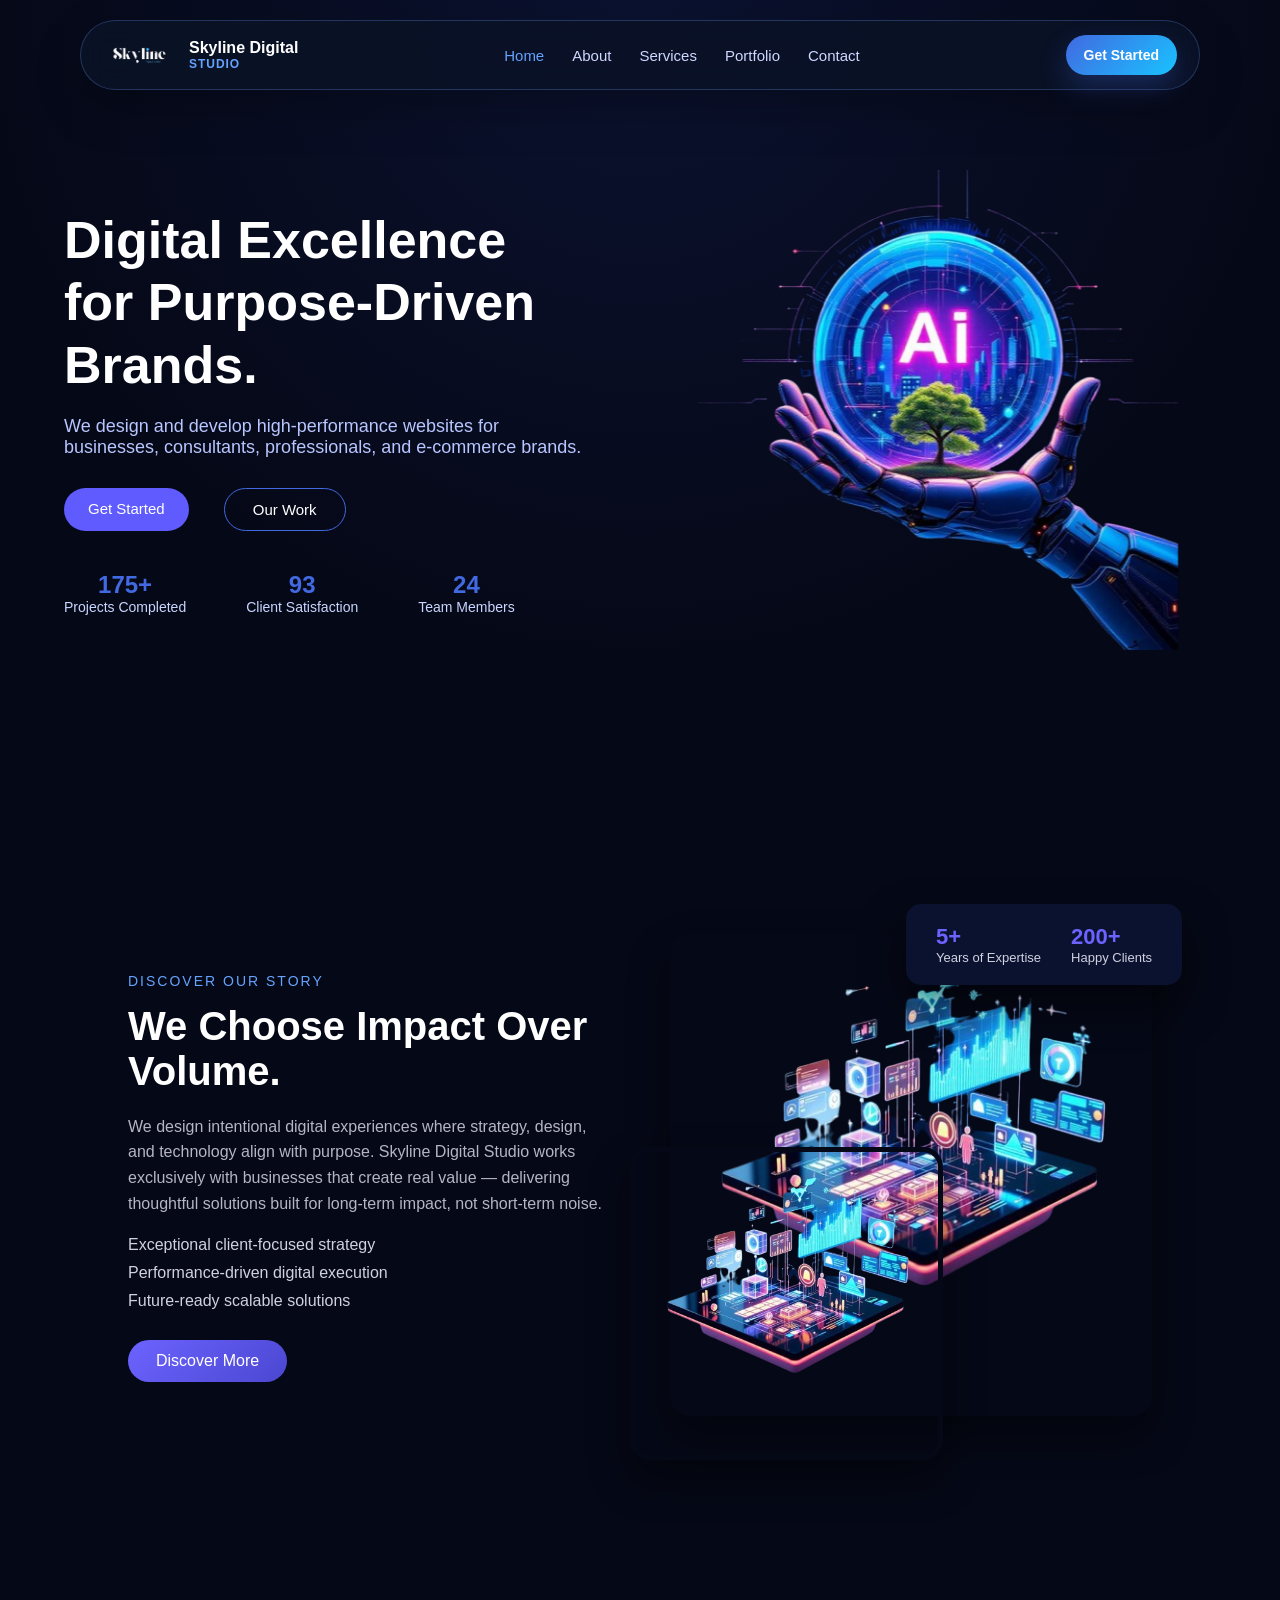
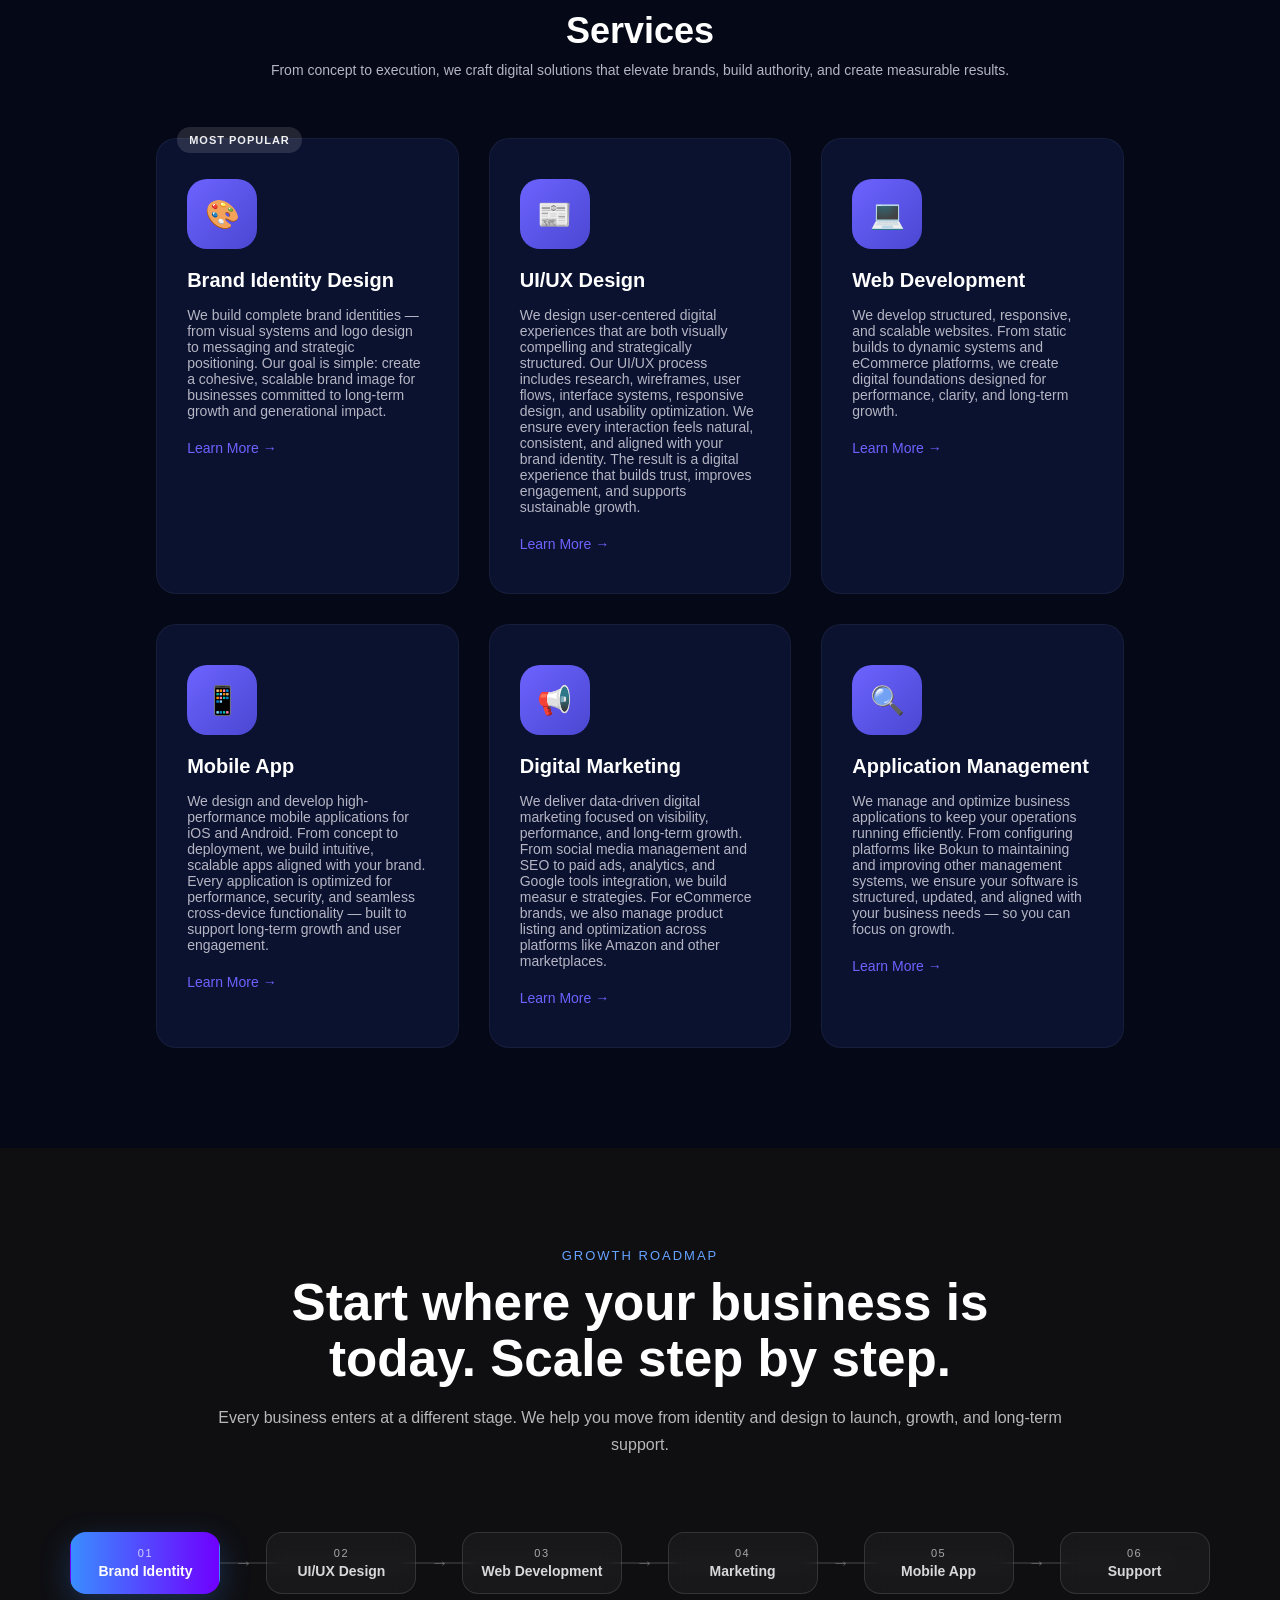
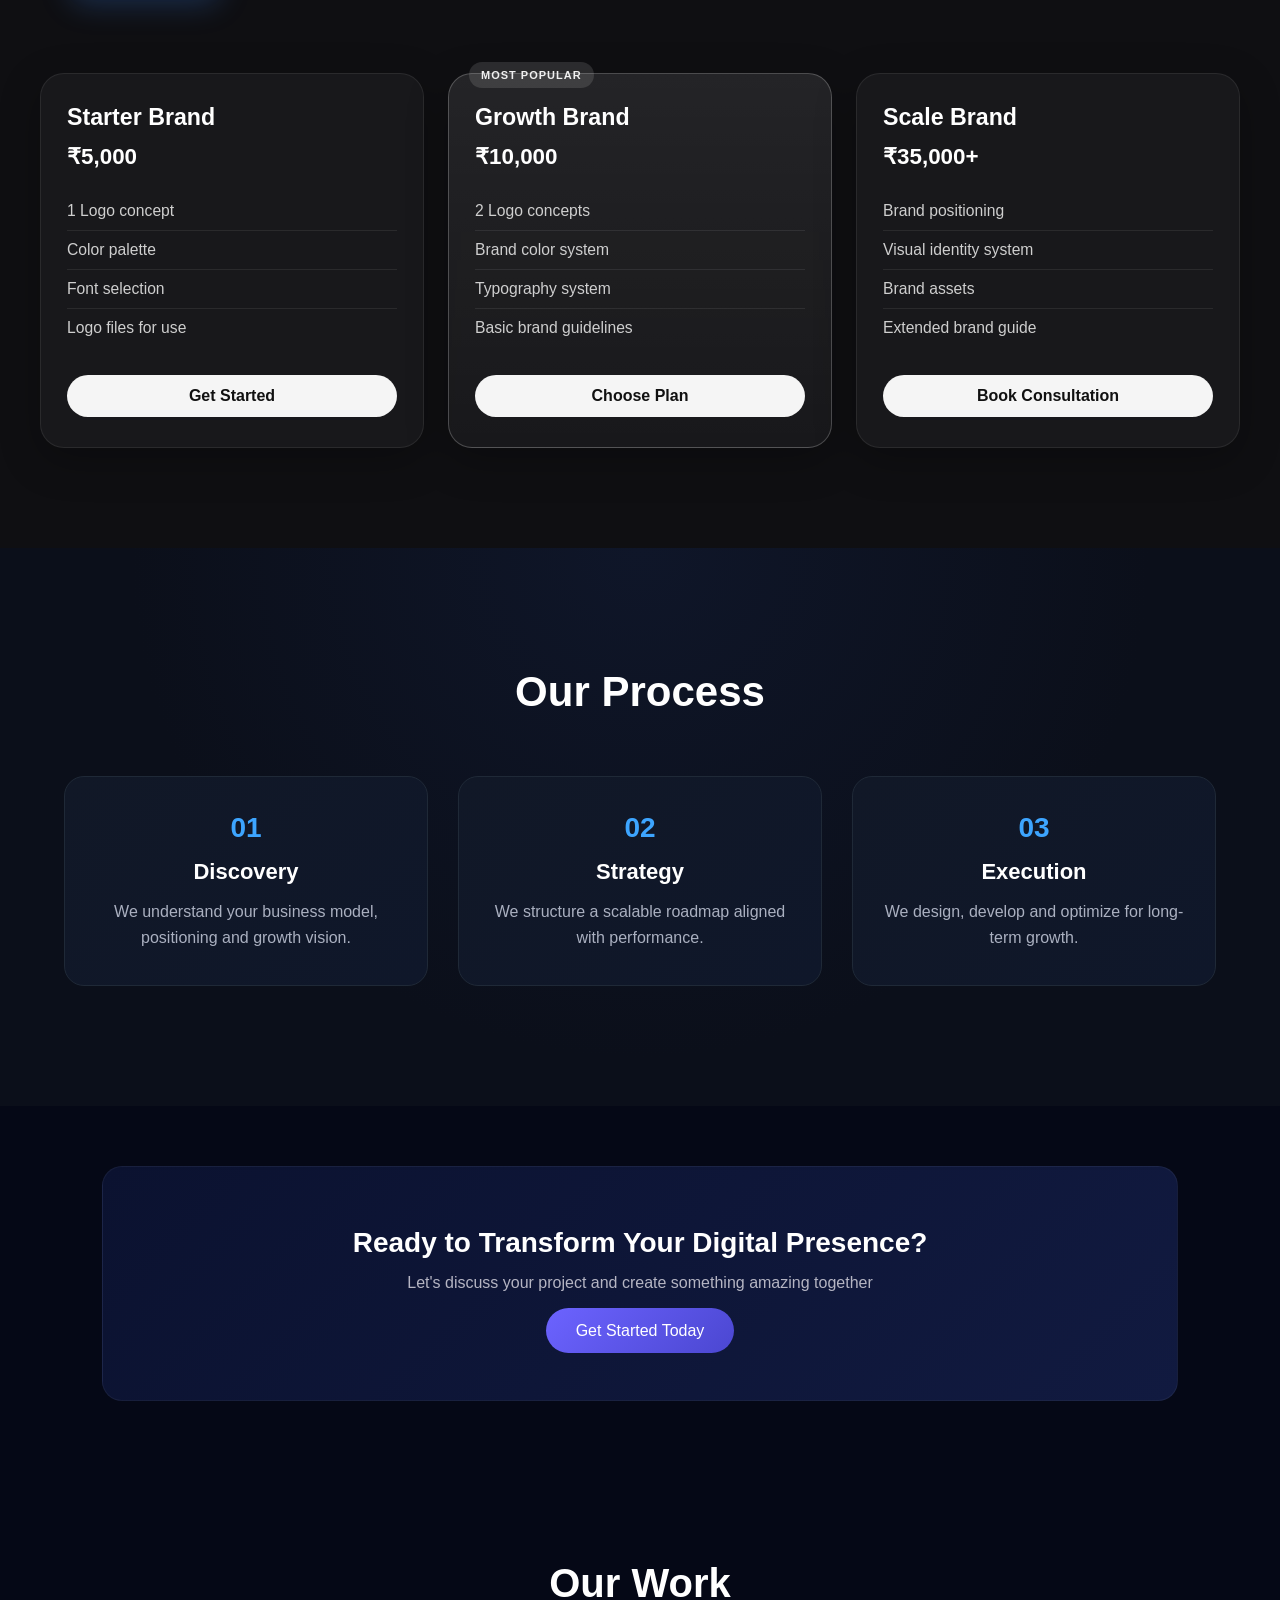
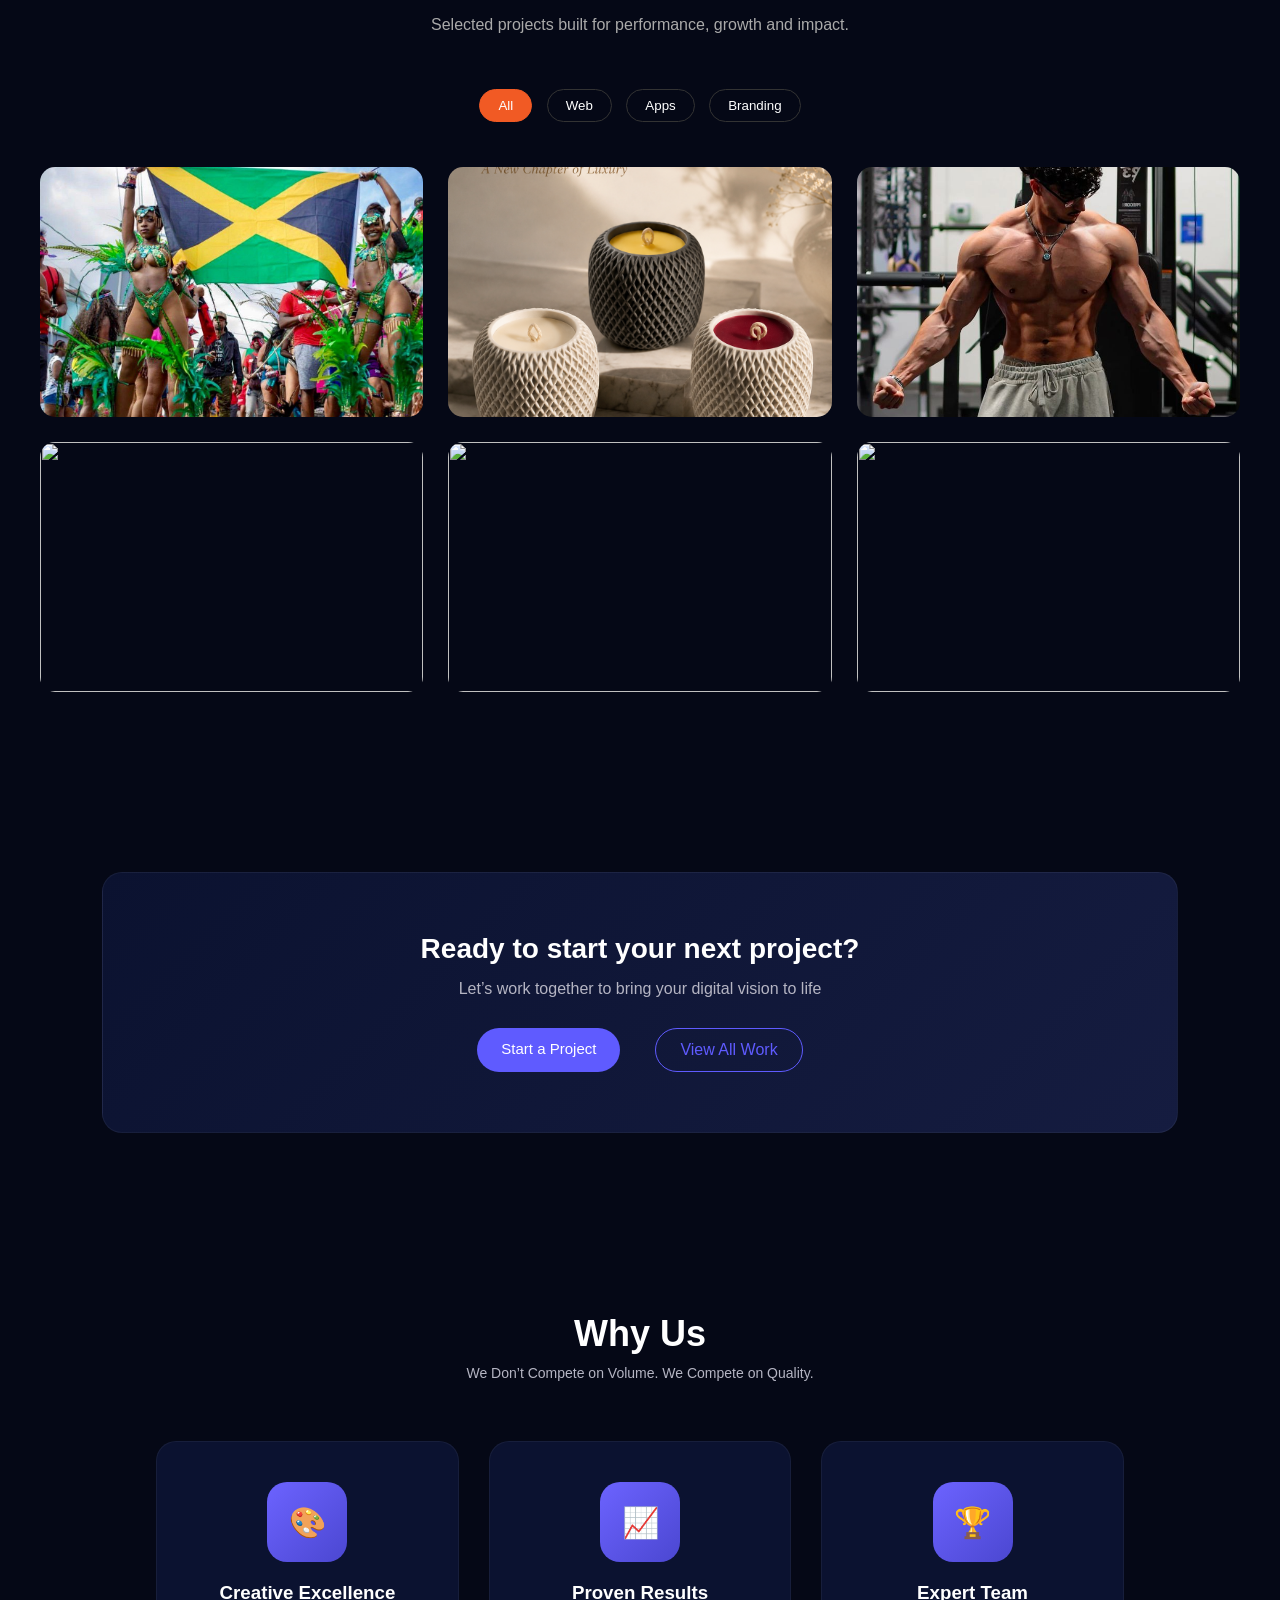
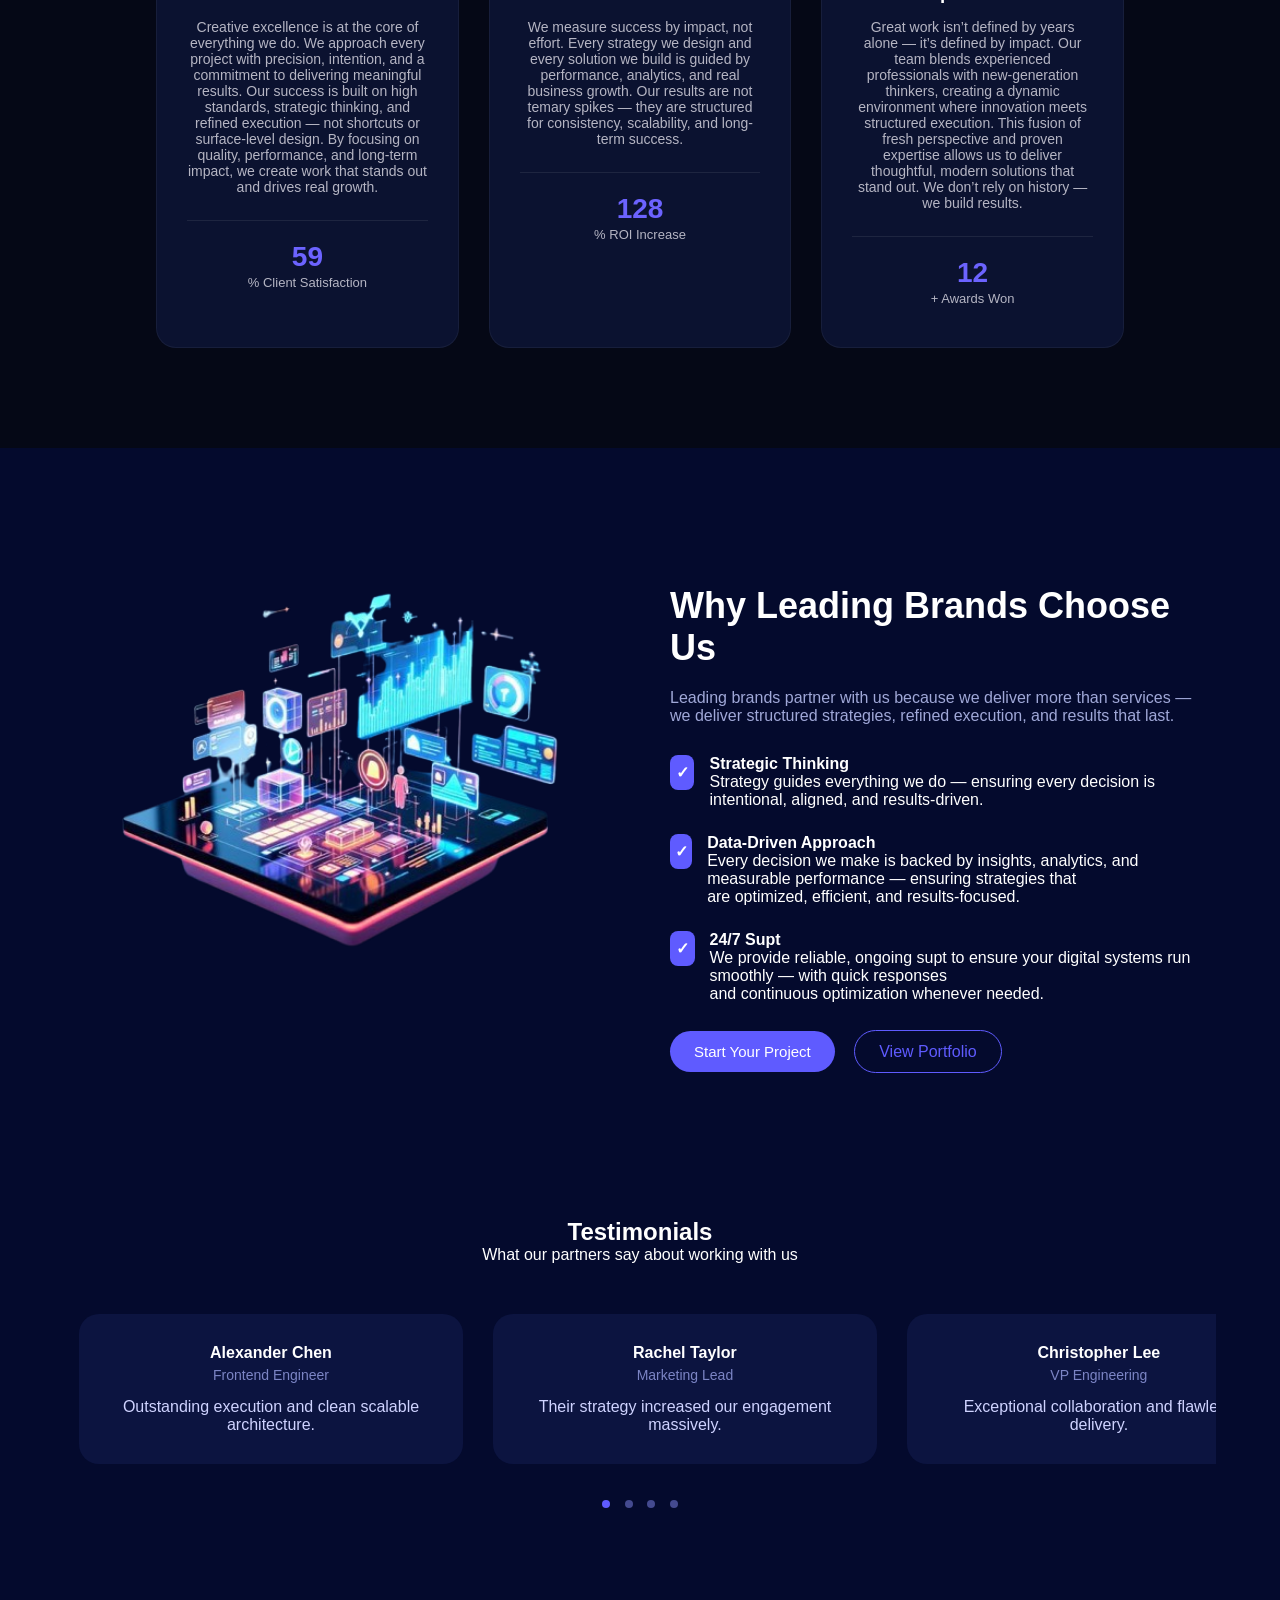
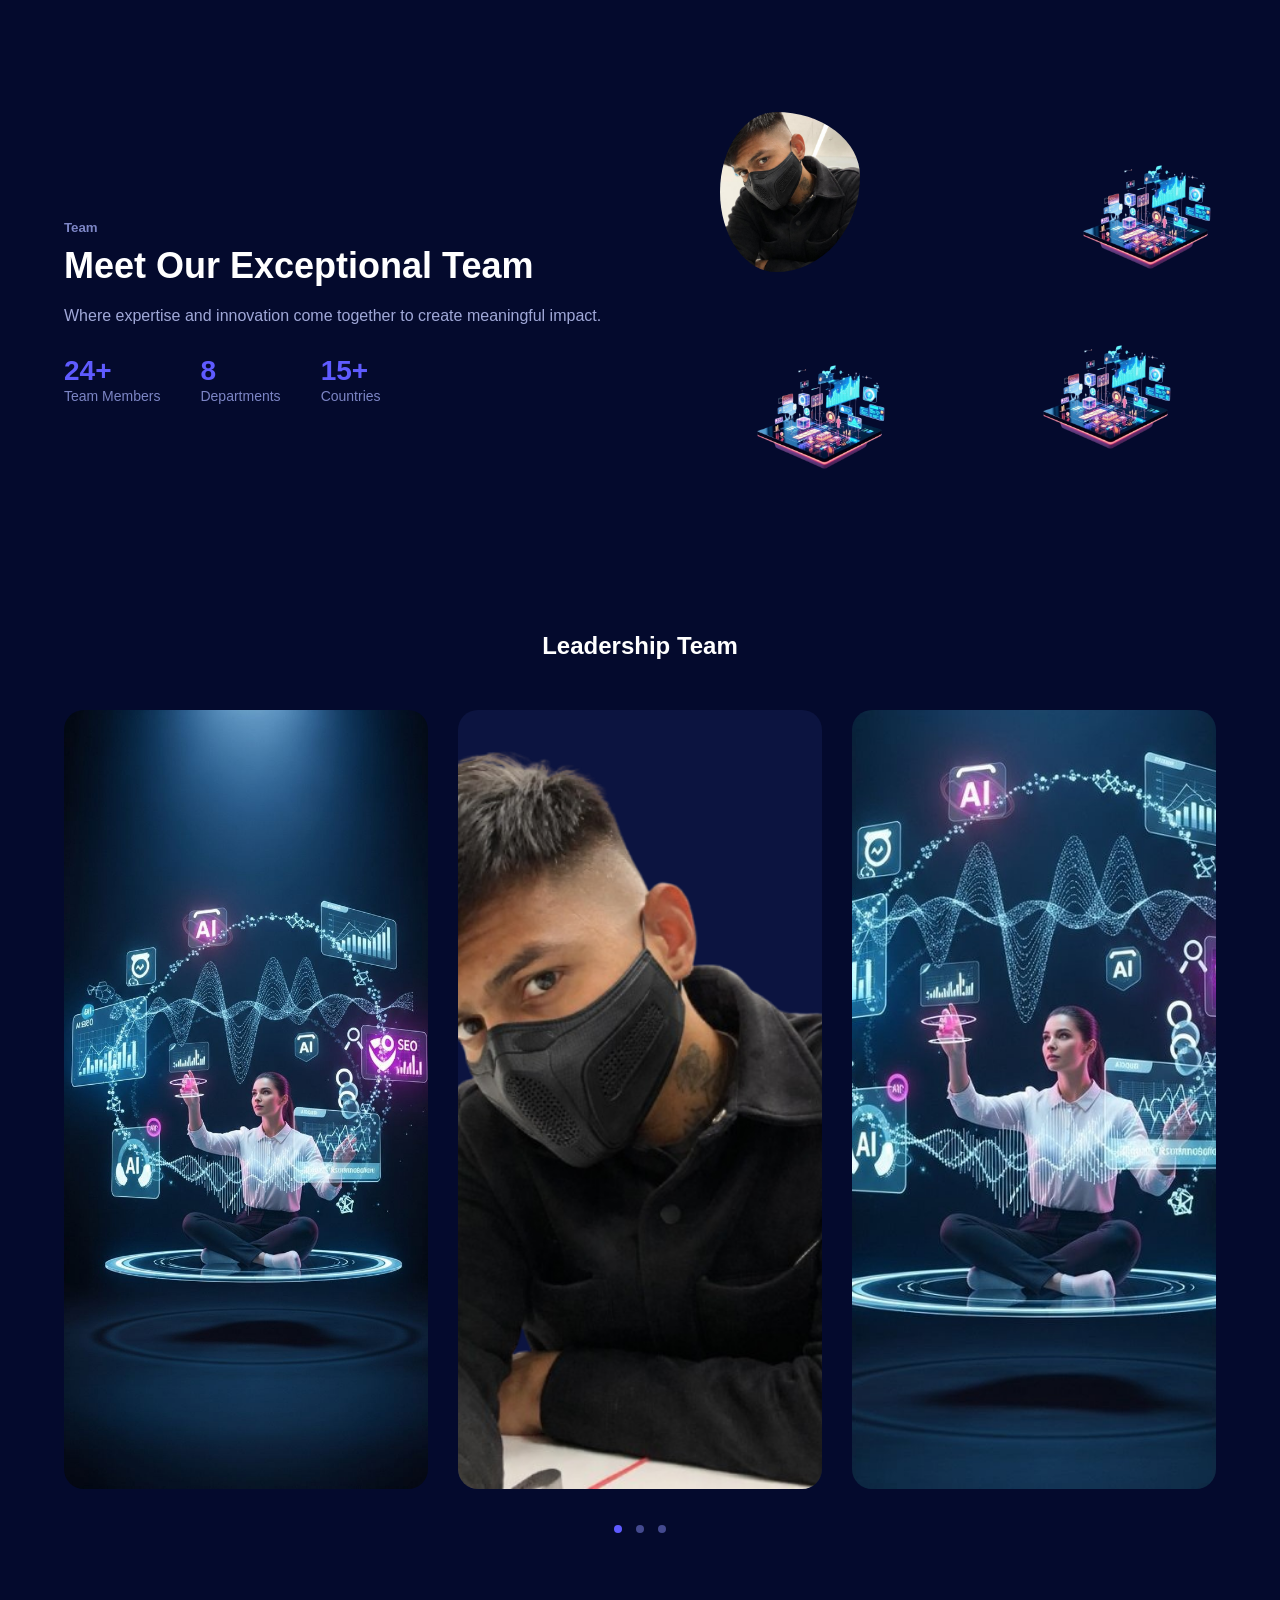
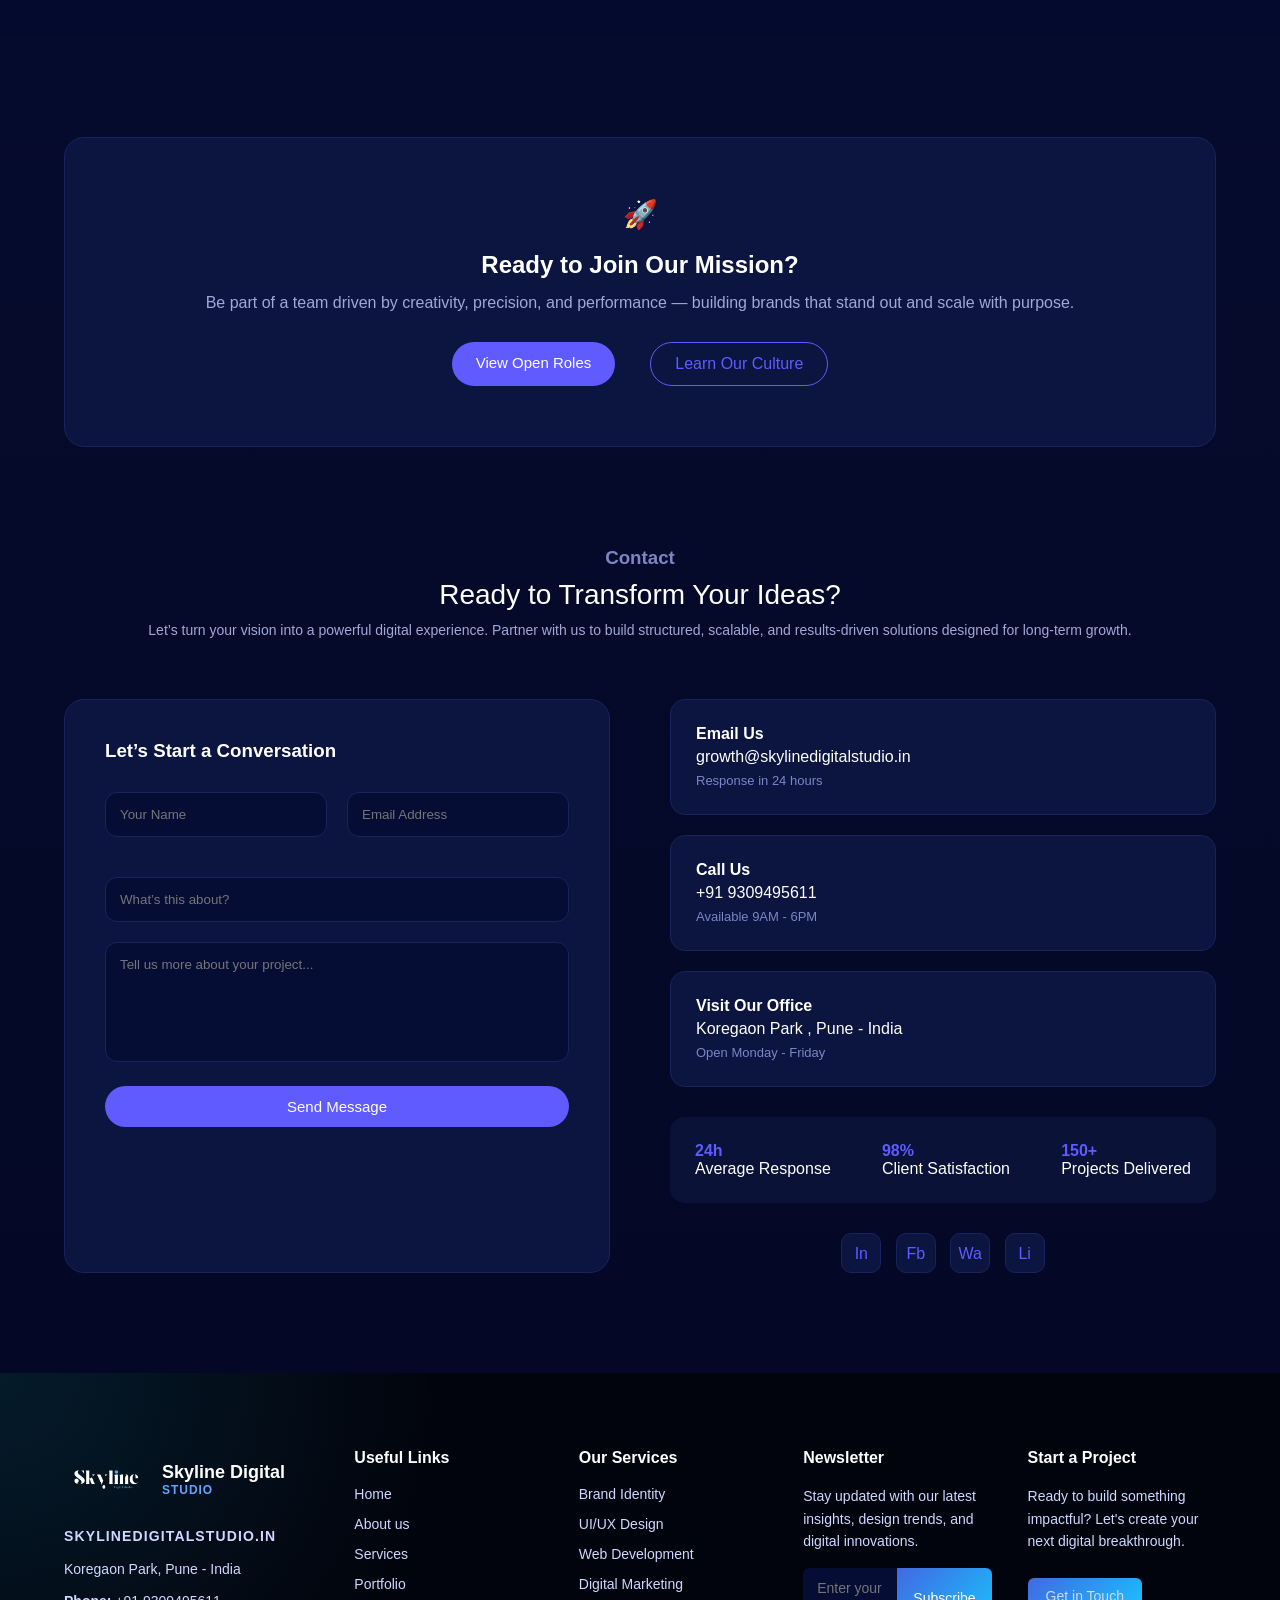
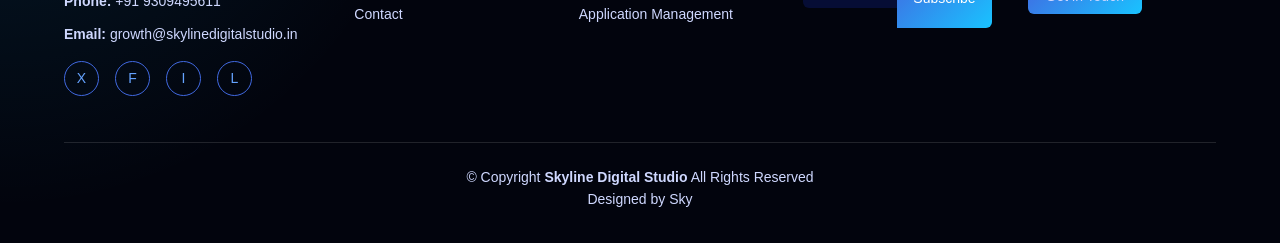
==== index.html @ 2f99b2ff "Update index.html" ====
<!DOCTYPE html>
<html lang="en">
<head>
    <meta charset="UTF-8">
    
    <meta name="viewport" content="width=device-width, initial-scale=1.0">
    <title>Skyline Digital Studio | Digital Strategy, Design & Development</title>
    <meta name="description" content="Skyline Digital Studio builds brand identity, UI/UX, websites, applications, and digital growth systems for purpose-driven businesses.">
    
    <link rel="stylesheet" href="css/style.css">
    <link rel="stylesheet" href="css/layout.css">

       <script async src="https://www.googletagmanager.com/gtag/js?id=G-9115CDZFJK"></script>
<script>
window.dataLayer = window.dataLayer || [];
function gtag(){dataLayer.push(arguments);}
gtag('js', new Date());
gtag('config', 'G-9115CDZFJK');
</script>
</head>
<body>
<div id="site-header"></div>

<!-- ===== Hero ===== -->

<section class="hero">
    <div class="hero-inner">

        <!-- LEFT -->
        <div class="hero-left">
            <h1 class="hero-title">Digital Excellence  <br>  for Purpose-Driven Brands.
</h1>

            <p class="hero-desc">
We design and develop high-performance websites for businesses,
consultants, professionals, and e-commerce brands.

            </p>

            <div class="hero-buttons">
                <a href="#contact" class="btn-primary">Get Started</a>
                <a href="portfolio.html" class="btn-secondary">Our Work</a>
            </div>

            <div class="hero-stats">
                <div class="stat">
                    <h2>175+</h2>
                    <p>Projects Completed</p>
                </div>
                <div class="stat">
                    <h2>93</h2>
                    <p>Client Satisfaction</p>
                </div>
                <div class="stat">
                    <h2>24</h2>
                    <p>Team Members</p>
                </div>
            </div>
        </div>

        <!-- RIGHT -->
        <div class="hero-right">
            <img src="images/bgg-removebg-preview.png" alt="Digital Brain">
        </div>

    </div>
</section>


<!-- ===== ABOUT SECTION ===== -->
<section  id="about"  class="about-section">

    <div class="about-container">

        <!-- LEFT -->
        <div class="about-left reveal">
            <span class="about-tag">DISCOVER OUR STORY</span>

            <h2 class="about-title">
                We Choose Impact Over Volume.

            </h2>

            <p class="about-description">
                We design intentional digital experiences where strategy, design, and technology align with purpose. Skyline Digital Studio works exclusively with businesses that create real value — delivering thoughtful solutions built for long-term impact, not short-term noise.

            </p>

            <ul class="about-list">
                <li>Exceptional client-focused strategy</li>
                <li>Performance-driven digital execution</li>
                <li>Future-ready scalable solutions</li>
            </ul>

            <a href="About.html" class="about-btn">Discover More</a>
        </div>

        <!-- RIGHT -->
        <div class="about-right reveal">

            <div class="image-wrapper">

                <img src="images/images_sky-removebg-preview.png" class="img-main" alt="">
                <img src="images/images_sky-removebg-preview.png" class="img-small" alt="">

                <div class="stats-card">
                    <div>
                        <h3>5+</h3>
                        <p>Years of Expertise</p>
                    </div>
                    <div>
                        <h3>200+</h3>
                        <p>Happy Clients</p>
                    </div>
                </div>

            </div>

        </div>

    </div>

</section>



<!-- ===== ABOUT SECTION ===== -->


<section  id="services" class="services-section">

    <div class="container">

        <div class="services-header">
            <h2>Services</h2>
            <p>From concept to execution, we craft digital solutions that elevate brands, build authority, and create measurable results.</p>
        </div>

        <div class="services-grid">

            <!-- CARD 1 -->
            <div class="service-card popular reveal-scale">
                <span class="badge">MOST POPULAR</span>
                <div class="icon-box">🎨</div>
                <h3>Brand Identity Design</h3>
                <p>We build complete brand identities — from visual systems and logo design to messaging and strategic positioning.

Our goal is simple: create a cohesive, scalable brand image for businesses committed to long-term growth and generational impact.
</p>
                <a href="services.html" class="learn-more">Learn More →</a>
            </div>

            <!-- CARD 2 -->
            <div class="service-card reveal-scale">
                <div class="icon-box">📰</div>
                <h3>UI/UX Design</h3>
                <p>We design user-centered digital experiences that are both visually compelling and strategically structured.

Our UI/UX process includes research, wireframes, user flows, interface systems, responsive design, and usability optimization. We ensure every interaction feels natural, consistent, and aligned with your brand identity.

The result is a digital experience that builds trust, improves engagement, and supports sustainable growth.
</p>
                <a href="services.html" class="learn-more">Learn More →</a>
            </div>

            <!-- CARD 3 -->
            <div class="service-card reveal-scale">
                <div class="icon-box">💻</div>
                <h3>Web Development</h3>
                <p>We develop structured, responsive, and scalable websites.

From static builds to dynamic systems and eCommerce platforms, we create digital foundations designed for performance, clarity, and long-term growth.
</p>
                <a href="services.html" class="learn-more">Learn More →</a>
            </div>

            <!-- CARD 4 -->
            <div class="service-card reveal-scale">
                <div class="icon-box">📱</div>
                <h3>Mobile App</h3>
                <p>We design and develop high-performance mobile applications for iOS and Android.

From concept to deployment, we build intuitive, scalable apps aligned with your brand. Every application is optimized for performance, security, and seamless cross-device functionality — built to support long-term growth and user engagement.

</p>
                <a href="services.html" class="learn-more">Learn More →</a>
            </div>

            <!-- CARD 5 -->
            <div class="service-card reveal-scale">
                <div class="icon-box">📢</div>
                <h3>Digital Marketing</h3>
                <p>We deliver data-driven digital marketing focused on visibility, performance, and long-term growth.

From social media management and SEO to paid ads, analytics, and Google tools integration, we build measur e strategies. For eCommerce brands, we also manage product listing and optimization across platforms like Amazon and other marketplaces.

</p>
                <a href="services.html" class="learn-more">Learn More →</a>
            </div>

            <!-- CARD 6 -->
            <div class="service-card reveal-scale">
                <div class="icon-box">🔍</div>
                <h3>Application Management </h3>
                <p>We manage and optimize business applications to keep your operations running efficiently.

From configuring platforms like Bokun to maintaining and improving other management systems, we ensure your software is structured, updated, and aligned with your business needs — so you can focus on growth.
</p>
                <a href="services.html" class="learn-more">Learn More →</a>
            </div>

        </div>

    </div>

</section>


    <!--growth road map / section -->

<section class="service-tabs-section">

  <div class="section-head">
    <p class="eyebrow">Growth Roadmap</p>
    <h2>Start where your business is today. Scale step by step.</h2>
    <p class="section-subtext">
      Every business enters at a different stage. We help you move from identity and design
      to launch, growth, and long-term support.
    </p>
  </div>

  <!-- ROADMAP TABS -->
  <div class="roadmap-tabs">
    <div class="roadmap-line">
      <span class="roadmap-line-fill"></span>
    </div>

    <button class="tab-btn active" data-tab="brand" data-step="1">
      <span class="step-no">01</span>
      <span class="step-label">Brand Identity</span>
    </button>

    <span class="road-arrow">→</span>

    <button class="tab-btn" data-tab="uiux" data-step="2">
      <span class="step-no">02</span>
      <span class="step-label">UI/UX Design</span>
    </button>

    <span class="road-arrow">→</span>

    <button class="tab-btn" data-tab="web" data-step="3">
      <span class="step-no">03</span>
      <span class="step-label">Web Development</span>
    </button>

    <span class="road-arrow">→</span>

    <button class="tab-btn" data-tab="marketing" data-step="4">
      <span class="step-no">04</span>
      <span class="step-label">Marketing</span>
    </button>

    <span class="road-arrow">→</span>

    <button class="tab-btn" data-tab="mobile" data-step="5">
      <span class="step-no">05</span>
      <span class="step-label">Mobile App</span>
    </button>

    <span class="road-arrow">→</span>

    <button class="tab-btn" data-tab="support" data-step="6">
      <span class="step-no">06</span>
      <span class="step-label">Support</span>
    </button>
  </div>

  <div class="tabs-content">

    <!-- BRAND -->
    <div class="tab-content active" id="brand">
      <div class="pricing-grid">

        <div class="pricing-card">
          <h3>Starter Brand</h3>
          <p class="price">₹5,000</p>
          <ul>
            <li>1 Logo concept</li>
            <li>Color palette</li>
            <li>Font selection</li>
            <li>Logo files for use</li>
          </ul>
          <a href="contact.html" class="price-btn">Get Started</a>
        </div>

        <div class="pricing-card popular"> 
          <span class="badge">Most Popular</span>
          <h3>Growth Brand</h3>
          <p class="price">₹10,000</p>
          <ul>
            <li>2 Logo concepts</li>
            <li>Brand color system</li>
            <li>Typography system</li>
            <li>Basic brand guidelines</li>
          </ul>
          <a href="contact.html" class="price-btn">Choose Plan</a>
        </div>

        <div class="pricing-card">
          <h3>Scale Brand</h3>
          <p class="price">₹35,000+</p>
          <ul>
            <li>Brand positioning</li>
            <li>Visual identity system</li>
            <li>Brand assets</li>
            <li>Extended brand guide</li>
          </ul>
          <a href="contact.html" class="price-btn">Book Consultation</a>
        </div>

      </div>
    </div>

    <!-- UI/UX -->
    <div class="tab-content" id="uiux">
      <div class="pricing-grid">

        <div class="pricing-card">
          <h3>Starter UI</h3>
          <p class="price">₹10,000</p>
          <ul>
            <li>3-page design</li>
            <li>Basic wireframes</li>
            <li>Responsive layout</li>
            <li>Homepage concept</li>
          </ul>
          <a href="contact.html" class="price-btn">Get Started</a>
        </div>

        <div class="pricing-card popular">
          <span class="badge">Most Popular</span>
          <h3>Growth UI/UX</h3>
          <p class="price">₹20,000 </p>
          <ul>
            <li>5–7 page design</li>
            <li>Wireframes + structure</li>
            <li>Desktop + mobile design</li>
            <li>User flow planning</li>
          </ul>
          <a href="contact.html" class="price-btn">Choose Plan</a>
        </div>

        <div class="pricing-card">
          <h3>Scale UX</h3>
          <p class="price">₹40,000+</p>
          <ul>
            <li>Full design system</li>
            <li>Interactive prototype</li>
            <li>Advanced UX planning</li>
            <li>Developer-ready design</li>
          </ul>
          <a href="contact.html" class="price-btn">Book Consultation</a>
        </div>

      </div>
    </div>

    <!-- WEB -->
    <div class="tab-content" id="web">
      <div class="pricing-grid">

        <div class="pricing-card">
          <h3>Starter Site</h3>
          <p class="price">₹15,000</p>
          <ul>
            <li>3–4 page website</li>
            <li>Static website build</li>
            <li>Contact form</li>
            <li>WhatsApp integration</li>
          </ul>
          <a href="contact.html" class="price-btn">Get Started</a>
        </div>

        <div class="pricing-card popular">
          <span class="badge">Most Popular</span>
          <h3>Business Website</h3>
          <p class="price">₹20,000 </p>
          <ul>
            <li>5–8 pages</li>
            <li>SEO-ready structure</li>
            <li>Blog section</li>
            <li>Analytics setup</li>
          </ul>
          <a href="contact.html" class="price-btn">Choose Plan</a>
        </div>

        <div class="pricing-card">
          <h3>Dynamic Website</h3>
          <p class="price">₹40,000+</p>
          <ul>
            <li>CMS or dashboard</li>
            <li>Dynamic content system</li>
            <li>Booking or store setup</li>
            <li>Custom integrations</li>
          </ul>
          <a href="contact.html" class="price-btn">Book Consultation</a>
        </div>

      </div>
    </div>

    <!-- MARKETING -->
    <div class="tab-content" id="marketing">
      <div class="pricing-grid">

        <div class="pricing-card">
          <h3>Starter Social</h3>
          <p class="price">₹8,000 </p>
          <ul>
            <li>8 posts monthly</li>
            <li>Caption writing</li>
            <li>Basic content planning</li>
            <li>Profile management</li>
          </ul>
          <a href="contact.html" class="price-btn">Get Started</a>
        </div>

        <div class="pricing-card popular">
          <span class="badge">Most Popular</span>
          <h3>Growth Marketing</h3>
          <p class="price">₹18,000/mo</p>
          <ul>
            <li>12–16 posts monthly</li>
            <li>Reels support</li>
            <li>Multi-platform posting</li>
            <li>Engagement handling</li>
          </ul>
          <a href="contact.html" class="price-btn">Choose Plan</a>
        </div>

        <div class="pricing-card">
          <h3>Scale Marketing</h3>
          <p class="price">₹30,000+/mo</p>
          <ul>
            <li>Lead generation support</li>
            <li>Ad campaign support</li>
            <li>Monthly reporting</li>
            <li>Growth strategy inputs</li>
          </ul>
          <a href="contact.html" class="price-btn">Book Consultation</a>
        </div>

      </div>
    </div>

    <!-- MOBILE -->
    <div class="tab-content" id="mobile">
      <div class="pricing-grid">

        <div class="pricing-card">
          <h3>Starter App</h3>
          <p class="price">₹80,000 – ₹1,50,000</p>
          <ul>
            <li>Basic business app</li>
            <li>Core screen development</li>
            <li>Android-first build</li>
            <li>Basic API connection</li>
          </ul>
          <a href="contact.html" class="price-btn">Get Started</a>
        </div>

        <div class="pricing-card popular">
          <span class="badge">Most Popular</span>
          <h3>Business App</h3>
          <p class="price">₹2,00,000 – ₹4,00,000</p>
          <ul>
            <li>Android + iOS app</li>
            <li>User login system</li>
            <li>Admin panel</li>
            <li>Payment integration</li>
          </ul>
          <a href="contact.html" class="price-btn">Choose Plan</a>
        </div>

        <div class="pricing-card">
          <h3>Scale App</h3>
          <p class="price">₹5,00,000+</p>
          <ul>
            <li>Custom backend</li>
            <li>Advanced feature planning</li>
            <li>Business-specific workflows</li>
            <li>Scalable setup</li>
          </ul>
          <a href="contact.html" class="price-btn">Book Consultation</a>
        </div>

      </div>
    </div>

    <!-- SUPPORT -->
    <div class="tab-content" id="support">
      <div class="pricing-grid">

        <div class="pricing-card">
          <h3>Basic Support</h3>
          <p class="price">₹8,000 – ₹15,000/mo</p>
          <ul>
            <li>Bug fixes</li>
            <li>Routine updates</li>
            <li>Basic maintenance</li>
            <li>Monthly checks</li>
          </ul>
          <a href="contact.html" class="price-btn">Get Started</a>
        </div>

        <div class="pricing-card popular">
          <span class="badge">Most Popular</span>
          <h3>Growth Support</h3>
          <p class="price">₹20,000 – ₹40,000/mo</p>
          <ul>
            <li>Feature improvements</li>
            <li>Priority support</li>
            <li>Performance updates</li>
            <li>Monitoring support</li>
          </ul>
          <a href="contact.html" class="price-btn">Choose Plan</a>
        </div>

        <div class="pricing-card">
          <h3>Scale Support</h3>
          <p class="price">₹60,000+/mo</p>
          <ul>
            <li>Dedicated tech support</li>
            <li>Long-term maintenance</li>
            <li>Technical oversight</li>
            <li>Scaling support</li>
          </ul>
          <a href="contact.html" class="price-btn">Book Consultation</a>
        </div>

      </div>
    </div>

  </div>
</section>


<!-- PROCESS SECTION -->

    
<section class="process-section">
    <div class="container">
        <h2>Our Process</h2>
        <div class="process-grid">
            <div class="process-step">
                <span>01</span>
                <h4>Discovery</h4>
                <p>We understand your business model, positioning and growth vision.</p>
            </div>
            <div class="process-step">
                <span>02</span>
                <h4>Strategy</h4>
                <p>We structure a scalable roadmap aligned with performance.</p>
            </div>
            <div class="process-step">
                <span>03</span>
                <h4>Execution</h4>
                <p>We design, develop and optimize for long-term growth.</p>
            </div>
        </div>
    </div>
</section>


<!-- ================= CTA SECTION ================= -->
<section class="cta-section">
    <div class="cta-box">
        <h2>Ready to Transform Your Digital Presence?</h2>
        <p>Let's discuss your project and create something amazing together</p>
        <a href="#contact-us" class="cta-btn">Get Started Today</a>
    </div>
</section>


 <!-- PROJECT GRID 11112321321321231231321 -->

<section class="featured-work">

  <div class="fw-container">

    <div class="fw-header">
      <h2>Our Work</h2>
      <p>Selected projects built for performance, growth and impact.</p>
    </div>

    <!-- FILTERS -->
    <div class="fw-filters">
      <button class="fw-btn active" data-filter="all">All</button>
      <button class="fw-btn" data-filter="web">Web</button>
      <button class="fw-btn" data-filter="app">Apps</button>
      <button class="fw-btn" data-filter="branding">Branding</button>
    </div>

    <!-- GRID -->
    <div class="fw-grid">

      <!-- CARD -->
    <a href="https://pajerovacationandtours.com/" target="_blank" class="fw-card" data-category="web">
  <img src="images/pajero cover.jpg">
  <div class="fw-overlay">
    <h3>Pajero Tours</h3>
    <p>Travel Website</p>
  </div>
</a>

   <a href="https://aromedebougie.in/" target="_blank" class="fw-card" data-category="web">
  <img src="images/newchap.png">
  <div class="fw-overlay">
    <h3>Arome de Bougie</h3>
    <p>luxury Home Decor</p>
  </div>
</a>

      <a href="https://eliteaesthetics.life/" target="_blank" class="fw-card" data-category="web">
  <img src="images/bodybuilder.jpg">
  <div class="fw-overlay">
    <h3>Elite Aesthetics</h3>
    <p>Fitness & Lifestyle </p>
  </div>
</a>

      <a href="https://pajerovacationandtours.com/" target="_blank" class="fw-card" data-category="web">
  <img src="https://picsum.photos/600/400?1">
  <div class="fw-overlay">
    <h3>Pajero Tours</h3>
    <p>Travel Website</p>
  </div>
</a>

       <a href="https://pajerovacationandtours.com/" target="_blank" class="fw-card" data-category="web">
  <img src="https://picsum.photos/600/400?1">
  <div class="fw-overlay">
    <h3>Pajero Tours</h3>
    <p>Travel Website</p>
  </div>
</a>

       <a href="https://pajerovacationandtours.com/" target="_blank" class="fw-card" data-category="web">
  <img src="https://picsum.photos/600/400?1">
  <div class="fw-overlay">
    <h3>Pajero Tours</h3>
    <p>Travel Website</p>
  </div>
</a>

    </div>

  </div>

</section>






<!-- ================= SECOND CTA ================= -->
<section class="cta-section-alt">
    <div class="cta-box-alt">
        <h2>Ready to start your next project?</h2>
        <p>Let’s work together to bring your digital vision to life</p>

        <div class="cta-buttons">
            <a href="#contact" class="btn-primary">Start a Project</a>
            <a href="portfolio.html" class="btn-outline">View All Work</a>
        </div>
    </div>
</section>


<!-- ================= WHY US SECTION ================= -->
<section class="why-section">

    <div class="container">

        <div class="why-header">
            <h2>Why Us</h2>
            <p>We Don’t Compete on Volume. We Compete on Quality.</p>
        </div>

        <div class="why-grid">

            <div class="why-card">
                <div class="why-icon">🎨</div>
                <h3>Creative Excellence</h3>
                <p>
                    Creative excellence is at the core of everything we do.

We approach every project with precision, intention, and a commitment to delivering meaningful results. Our success is built on high standards, strategic thinking, and refined execution — not shortcuts or surface-level design.

By focusing on quality, performance, and long-term impact, we create work that stands out and drives real growth.

                </p>
                <div class="why-divider"></div>
                <div class="why-stat">
                    <h4 data-target="93">0</h4>
                    <span>% Client Satisfaction</span>
                </div>
            </div>

            <div class="why-card">
                <div class="why-icon">📈</div>
                <h3>Proven Results</h3>
                <p>
                   We measure success by impact, not effort.

Every strategy we design and every solution we build is guided by performance, analytics, and real business growth. Our results are not temary spikes — they are structured for consistency, scalability, and long-term success.

                </p>
                <div class="why-divider"></div>
                <div class="why-stat">
                    <h4 data-target="200">0</h4>
                    <span>% ROI Increase</span>
                </div>
            </div>

            <div class="why-card">
                <div class="why-icon">🏆</div>
                <h3>Expert Team</h3>
                <p>
                    Great work isn’t defined by years alone — it’s defined by impact.

Our team blends experienced professionals with new-generation thinkers, creating a dynamic environment where innovation meets structured execution. This fusion of fresh perspective and proven expertise allows us to deliver thoughtful, modern solutions that stand out.

We don’t rely on history — we build results.

                </p>
                <div class="why-divider"></div>
                <div class="why-stat">
                    <h4 data-target="20">0</h4>
                    <span>+ Awards Won</span>
                </div>
            </div>

        </div>

    </div>

</section>

<section class="why-testimonial-section">

  <div class="boxed-container">

    <!-- WHY SECTION -->
    <div class="why-box">

      <div class="why-left">
        <img src="images/images_sky-removebg-preview.png" alt="Why Choose Us">
      </div>

      <div class="why-right">
        <h2>Why Leading Brands Choose Us</h2>
        <p class="why-desc">
         Leading brands partner with us because we deliver more than services — we deliver structured strategies, refined execution, and results that last.

        </p>

        <div class="why-list">

          <div class="why-item">
            <div class="check-icon">✓</div>
            <div>
              <h4>Strategic Thinking</h4>
              <p>Strategy guides everything we do — ensuring every decision is intentional, aligned, and results-driven.
</p>
            </div>
          </div>

          <div class="why-item">
            <div class="check-icon">✓</div>
            <div>
              <h4>Data-Driven Approach</h4>
              <p>Every decision we make is backed by insights, analytics, and measurable performance — ensuring strategies that <br>are optimized, efficient, and results-focused.

</p>
            </div>
          </div>

          <div class="why-item">
            <div class="check-icon">✓</div>
            <div>
              <h4>24/7 Supt</h4>
              <p>We provide reliable, ongoing supt to ensure your digital systems run smoothly — with quick responses <br> and continuous optimization whenever needed.
</p>
            </div>
          </div>

        </div>

        <div class="why-buttons">
          <a href="#contact" class="btn-primary">Start Your Project</a>
          <a href="portfolio.html" class="btn-outline">View Portfolio</a>
        </div>
      </div>

    </div>

    <div class="testimonial-box">

  <div class="testimonial-heading">
    <h2>Testimonials</h2>
    <p>What our partners say about working with us</p>
  </div>

  <div class="testimonial-slider">

    <div class="testimonial-track">

      <div class="testimonial-card">
        <h4>Alexander Chen</h4>
        <span>Frontend Engineer</span>
        <p>Outstanding execution and clean scalable architecture.</p>
      </div>

      <div class="testimonial-card">
        <h4>Rachel Taylor</h4>
        <span>Marketing Lead</span>
        <p>Their strategy increased our engagement massively.</p>
      </div>

      <div class="testimonial-card">
        <h4>Christopher Lee</h4>
        <span>VP Engineering</span>
        <p>Exceptional collaboration and flawless delivery.</p>
      </div>

      <div class="testimonial-card">
        <h4>Daniel Moore</h4>
        <span>Founder</span>
        <p>Professional team with strong technical clarity.</p>
      </div>

    </div>

  </div>

  <div class="dots">
    <span class="active" data-index="0"></span>
    <span data-index="1"></span>
    <span data-index="2"></span>
    <span data-index="3"></span>
  </div>

</div>


  </div>
</section>
   <!-- ===== tEAM SECTION  ===== -->

<section class="team-section">

  <div class="boxed-container">

    <!-- ===== TOP TEAM INTRO ===== -->

    <div  id="team" class="team-top">

      <div class="team-left">
        <h5 class="section-mini">Team</h5>
        <h2>Meet Our Exceptional Team</h2>
        <p>
         Where expertise and innovation come together to create meaningful impact.

        </p>

        <div class="team-stats">
          <div>
            <h3>24+</h3>
            <span>Team Members</span>
          </div>
          <div>
            <h3>8</h3>
            <span>Departments</span>
          </div>    
          <div>
            <h3>15+</h3>
            <span>Countries</span>
          </div>
        </div>
      </div>

      <div class="team-right">
        <img src="images/WhatsApp Image 2026-02-23 at 3.40.35 AM.jpeg" class="blob blob1">
        <img src="images/images_sky-removebg-preview.png" class="blob blob2">
        <img src="images/images_sky-removebg-preview.png" class="blob blob3">
        <img src="images/images_sky-removebg-preview.png" class="blob blob4">
      </div>

    </div>

    <!-- ===== LEADERSHIP SLIDER ===== -->

    <div class="leadership-section">

      <h2 class="leadership-title">Leadership Team</h2>

      <div class="leadership-slider">
        <div class="leadership-track">

          <div class="leader-card">
            <img src="images/hero sectuion.jpg" alt="Aastha Sawerdaker">
            <div class="leader-info">
              <h4>Aastha Sawerdaker</h4>
              <span>Lead UI/UX Designer</span>
              <p>UI/UX Design & Brand Strategy Specialists.</p>
            </div>
          </div>

          <div class="leader-card">
            <img src="images/WhatsApp_Image_2026-02-23_at_3.40.35_AM-removebg-preview.png" alt="Sky">
            <div class="leader-info">
              <h4>SKY</h4>
              <span>Founder/Chief Executive Officer</span>
              <p></p>
            </div>
          </div>

          <div class="leader-card">
            <img src="images/hero sectuion 2.jpg" alt="Atharva Kulkarni">
            <div class="leader-info">
              <h4>Atharva Kulkarni</h4>
              <span>Chief Technology Officer</span>
              <p>Backend engineer leading scalable, secure, and high-performance system architecture. </p>
            </div>
          </div>

        </div>
      </div>

      <div class="leadership-dots">
        <span class="active" data-index="0"></span>
        <span data-index="1"></span>
        <span data-index="2"></span>
      </div>

    </div>

  </div>
</section>


<section class="contact-section">

  <div class="boxed-container">

    <!-- ===== TOP CTA CARD ===== -->

    <div class="cta-card">
      <div class="cta-icon">🚀</div>
      <h2>Ready to Join Our Mission?</h2>
      <p>
      Be part of a team driven by creativity, precision, and performance — building brands that stand out and scale with purpose.
      </p>

      <div class="cta-buttons">
        <a href="contact.html" class="btn-primary">View Open Roles</a>
        <a href="About.html" class="btn-outline">Learn Our Culture</a>
      </div>
    </div>

    <!-- ===== CONTACT HEADER ===== -->

    <div id="contact" class="contact-header">
      <h3>Contact</h3>
      <p>Ready to Transform Your Ideas?</p>
      <span>
       Let’s turn your vision into a powerful digital experience. Partner with us to build structured, scalable, and results-driven solutions designed for long-term growth.
 
      </span>
    </div>

    <!-- ===== CONTACT CONTENT ===== -->

    <div id="contact-us"  class="contact-grid">

      <!-- LEFT FORM -->
      <div class="contact-form-card">
        <h3>Let’s Start a Conversation</h3>

        <form>
          <div class="form-row">
            <input type="text" placeholder="Your Name">
            <input type="email" placeholder="Email Address">
          </div>

          <input type="text" placeholder="What’s this about?">
          <textarea placeholder="Tell us more about your project..."></textarea>

          <button type="submit" class="btn-primary full-btn">
            Send Message
          </button>
        </form>
      </div>

      <!-- RIGHT INFO -->
      <div class="contact-info">

        <div class="info-card">
          <h4>Email Us</h4>
          <p>growth@skylinedigitalstudio.in</p>
          <span>Response in 24 hours</span>
        </div>

        <div class="info-card">
          <h4>Call Us</h4>
          <p>+91 9309495611</p>
          <span>Available 9AM - 6PM</span>
        </div>

        <div class="info-card">
          <h4>Visit Our Office</h4>
          <p>Koregaon Park , Pune - India </p>
          <span>Open Monday - Friday</span>
        </div>

        <div class="stats-bar">
          <div>
            <h4>24h</h4>
            <span>Average Response</span>
          </div>
          <div>
            <h4>98%</h4>
            <span>Client Satisfaction</span>
          </div>
          <div>
            <h4>150+</h4>
            <span>Projects Delivered</span>
          </div>
        </div>

        <div class="social-row">
          <a href="https://www.instagram.com/skylinedigitalstudio.in">In</a>
          <a href="contact.html">Fb</a>
          <a href="https://wa.me/919309495611">Wa</a>
          <a href="contact.html">Li</a>
        </div>

      </div>

    </div>

  </div>
</section>
<div id="site-footer"></div>

    <script src="js/layout.js"></script>
<script src="js/html.js"></script>


</body>
</html>
---- css/style.css ----
/* RESET */
* {
    margin: 0;
    padding: 0;
    box-sizing: border-box;
    font-family: 'Segoe UI', sans-serif;
}
.no-scroll {
  overflow: hidden;
}

html {
  scroll-behavior: smooth;
}

body {
    background: #050816;
}

.container {
    width: 90%;
    max-width: 1200px;
    margin: 0 auto;
}

h3{
  color:white;  
}
h2{
color:white;
    
}

h4{

 color:white;   
}

/* NAVIGATION CONTAINER(overlapping hero) */
.main-header {
    position: fixed;
    width: 100%;
    top: 25px;
    z-index: 1000;
    display: flex;
    justify-content: center;
}


/* NAVBAR PILL */
.navbar {
    width: 85%;
    max-width: 1200px;
    padding: 10px 30px;
    border-radius: 60px;
    background: rgba(15, 23, 60, 0.75);
    backdrop-filter: blur(12px);
    display: flex;
    align-items: center;
    justify-content: space-between;
    box-shadow: 0 0 25px rgba(65, 105, 225, 0.25);
    border: 1px solid rgba(65, 105, 225, 0.2);
}

/* LOGO */
.logo img {
    height: 40px;
}

/* NAV LINKS */
.nav-links {
    list-style: none;
    display: flex;
    gap: 35px;
}

.nav-links a {
    text-decoration: none;
    color: #dbe4ff;
    font-size: 15px;
    position: relative;
    transition: 0.3s;
}

/* Hover underline glow */
.nav-links a::after {
    content: '';
    position: absolute;
    bottom: -6px;
    left: 0;
    width: 0%;
    height: 2px;
    background: royalblue;
    transition: 0.3s;
}

.nav-links a:hover::after {
    width: 100%;
}

.nav-links a:hover {
    color: #ffffff;
}

/* CTA BUTTON */
.btn-start {
    padding: 10px 22px;
    border-radius: 30px;
    background: royalblue;
    color: #fff;
    text-decoration: none;
    font-size: 14px;
    transition: 0.3s;
}

.btn-start:hover {
    box-shadow: 0 0 15px royalblue;
}

/* HAMBURGER */
.hamburger {
    display: none;
    font-size: 26px;
    color: white;
    cursor: pointer;
}

/* RESPONSIVE */
/* ================= MOBILE NAV FIX ================= */

@media (max-width: 900px) {

    .navbar {
        padding: 12px 20px;
        border-radius: 40px;
    justify-content: space-between;

    }

/* Hide only links, not CTA */
.nav-links {
    position: fixed;
    top: 110px;
    right: 20px;
    width: 230px;
    background: rgba(8, 15, 40, 0.98);
    backdrop-filter: blur(10px);
    flex-direction: column;
    align-items: flex-start;
    padding: 25px;
    gap: 22px;
    border-radius: 18px;
    box-shadow: 0 0 25px rgba(65,105,225,0.35);

    transform: translateY(-20px);
    opacity: 0;
    pointer-events: none;
    transition: 0.35s ease;
}



.nav-links.active {
    transform: translateY(0);
    opacity: 1;
    pointer-events: auto;
}



    .nav-links a {
        font-size: 16px;
        width: 100%;
    }

    /* hide desktop CTA on mobile */
    .cta {
        display: none;
    }

    .hamburger {
        display: block;
    }


/* IMPORTANT: keep CTA visible */
.cta {
    display: block;
}

/* Order items correctly */
.logo { order: 1; }
.cta { order: 2; }
.hamburger { order: 3; }


}


/* ================= HERO ================= */

.hero {
    background: radial-gradient(circle at top, #0b1230, #050816 70%);
    color: white;
      padding: 170px 5% 90px;
       margin-bottom: 100px;
}

.hero-inner {
    display: flex;
    align-items: center;
    justify-content: space-between;
    gap: 40px;
    flex-wrap: wrap;

}



/* LEFT */
.hero-left {
    flex: 1;
    min-width: 300px;
    animation: fadeUp 1s ease forwards;
}

.hero-title {
    font-size: 52px;
    line-height: 1.2;
    margin-bottom: 20px;
}

.hero-desc {
    font-size: 18px;
    color: #b8c6ff;
    margin-bottom: 30px;
    max-width: 520px;
}

.hero-buttons {
    display: flex;
    gap: 20px;
    margin-bottom: 40px;
}

.btn-primary,
.btn-secondary {
    padding: 12px 28px;
    border-radius: 30px;
    text-decoration: none;
    font-size: 15px;
    transition: 0.3s ease;
}

.btn-primary {
    background: royalblue;
    color: white;
}

.btn-primary:hover {
    transform: translateY(-3px);
    box-shadow: 0 0 20px royalblue;
}

.btn-secondary {
    border: 1px solid royalblue;
    color: white;
}

.btn-secondary:hover {
    background: royalblue;
}

/* STATS */
.hero-stats {
    display: flex;
    gap: 50px;
}

.stat h2 {
    color: royalblue;
    font-size: 26px;
}

.stat p {
    font-size: 14px;
    color: #c9d6ff;
}

/* RIGHT */
.hero-right {
    flex: 1;
    min-width: 300px;
    text-align: center;
    animation: fadeUp 1.2s ease forwards;
}

.hero-right img {
    width: 100%;
    max-width: 480px;
    animation: float 4s ease-in-out infinite;
}

/* ANIMATIONS */
@keyframes fadeUp {
    from {
        opacity: 0;
        transform: translateY(40px);
    }
    to {
        opacity: 1;
        transform: translateY(0);
    }
}

@keyframes float {
    0% { transform: translateY(0); }
    50% { transform: translateY(-12px); }   
    100% { transform: translateY(0); }
}

/* ================= MOBILE ================= */

@media (max-width: 900px)



{
    
    .hero {
        padding: 120px 5% 70px;
    }

    .hero-inner {
        flex-direction: column;
        text-align: center;
    }

    .hero-title {
        font-size: 34px;
    }

    .hero-desc {
        margin: 20px auto;
         font-size: 14px;
    }

    .hero-buttons {
        justify-content: center;
    }

    .hero-stats {
        justify-content: center;
        flex-wrap: wrap;
        gap: 30px;
    }

    .hero-right {
        margin-top: 50px;
         margin-bottom: 0px;
    }


}



/* Center buttons on mobile */

/* STATS MOBILE LAYOUT */
.hero-stats {
    width: 100%;
    display: grid;
    grid-template-columns: 1fr 1fr;
    gap: 25px;
    margin-top: 35px;
    text-align: center;
}

.stat-center {
    grid-column: 1 / span 2;
}


/* ===== STATS SECTION ===== */

.hero-stats {
    display: flex;
    gap: 60px;
    margin-top: 40px;
}

.stat h2 {
    color: royalblue;
    font-size: 24px;
}

.stat p {
    font-size: 14px;
    color: #c9d6ff;
}


/* ================= ABOUT SECTION ================= */
/* =========================
   ABOUT SECTION
========================= */

.about-section {
      
    padding: 90px 10%;
    background: #050816;
    color: white;
}

.about-container {
    display: flex;
    align-items: center;
    justify-content: space-between;
    gap: 60px;
}

/* LEFT SIDE */
.about-left {
    flex: 1;
}

.about-tag {
    display: inline-block;
    color: #6c63ff;
    font-size: 14px;
    margin-bottom: 15px;
    letter-spacing: 2px;
}

.about-title {
    font-size: 40px;
    font-weight: 700;
    margin-bottom: 20px;
}

.about-description {
    color: #b5b5c3;
    margin-bottom: 20px;
    line-height: 1.6;
}

.about-list {
    list-style: none;
    margin-bottom: 30px;
}

.about-list li {
    margin-bottom: 10px;
    color: #d1d1e0;
}

.about-btn {
    display: inline-block;
    padding: 12px 28px;
    background: linear-gradient(135deg, #6c63ff, #4b47d1);
    border-radius: 30px;
    color: white;
    text-decoration: none;
    transition: 0.3s;
}

.about-btn:hover {
    transform: translateY(-3px);
}

/* RIGHT SIDE */
.about-right {
    flex: 1;
    display: flex;
    justify-content: center;
}

.image-wrapper {
    position: relative;
    width: 100%;
    max-width: 500px;
}

/* Main Image */
.img-main {
    width: 100%;
    border-radius: 20px;
    box-shadow: 0 20px 40px rgba(0,0,0,0.4);
}

/* Small Overlapping Image */
.img-small {
    position: absolute;
    bottom: -40px;
    left: -40px;
    width: 65%;
    border-radius: 20px;
    border: 5px solid #050816;
    box-shadow: 0 20px 40px rgba(0,0,0,0.4);
}

/* Stats Card */
.stats-card {
    position: absolute;
    top: -30px;
    right: -30px;
    background: #0b1230;
    padding: 20px 30px;
    border-radius: 15px;
    display: flex;
    gap: 30px;
    box-shadow: 0 20px 40px rgba(0,0,0,0.5);
}

.stats-card h3 {
    font-size: 22px;
    color: #6c63ff;
}

.stats-card p {
    font-size: 13px;
    color: #d1d1e0;
}

/* =========================
   MOBILE VERSION
========================= */

@media (max-width: 768px) {


 

    .about-container {
        flex-direction: column;
        gap: 50px;
        
    }

    .about-title {
        font-size: 30px;
    }

    .image-wrapper {
        max-width: 100%;
    }

    /* Make it look wrapped & clean */
    .img-small {
        position: absolute;
        bottom: -20px;
        left: 20px;
        width: 70%;
    }

    .stats-card {
        position: absolute;
        top: -20px;
        right: 10px;
        padding: 15px 20px;
        gap: 20px;
    }
}

.reveal-left,
.reveal-right,
.reveal-scale {
    opacity: 0;
    transform: translateY(50px);
    transition: 0.8s ease;
}

.reveal-left.active,
.reveal-right.active,
.reveal-scale.active {
    opacity: 1;
    transform: translateY(0);
}



/* =========================
   SERVICES SECTION
========================= */

.services-section {
    padding: 100px 8%;
    background: #050816;
    color: white;
}

.services-header {
    text-align: center;
    margin-bottom: 60px;
}

.services-header h2 {
    font-size: 36px;
    margin-bottom: 10px;
}

.services-header p {
    color: #b5b5c3;
    font-size: 14px;
}

/* GRID */
.services-grid {
    display: grid;
    grid-template-columns: repeat(3, 1fr);
    gap: 30px;
}

/* CARD */
.service-card {
    background: #0b1230;
    padding: 40px 30px;
    border-radius: 20px;
    position: relative;
    transition: 0.4s ease;
    border: 1px solid rgba(255,255,255,0.05);
}

/* HOVER EFFECT */
.service-card:hover {
    transform: translateY(-10px);
    box-shadow: 0 20px 50px rgba(108,99,255,0.2);
    border: 1px solid rgba(108,99,255,0.3);
}

/* ICON */
.icon-box {
    width: 70px;
    height: 70px;
    background: linear-gradient(135deg, #6c63ff, #4b47d1);
    border-radius: 20px;
    display: flex;
    align-items: center;
    justify-content: center;
    font-size: 28px;
    margin-bottom: 20px;
}

/* TITLE */
.service-card h3 {
    margin-bottom: 15px;
    font-size: 20px;
}

/* TEXT */
.service-card p {
    color: #b5b5c3;
    font-size: 14px;
    margin-bottom: 20px;
}

/* LEARN MORE */
.learn-more {
    color: #6c63ff;
    text-decoration: none;
    font-size: 14px;
    transition: 0.3s;
}

.learn-more:hover {
    letter-spacing: 1px;
}

/* BADGE */
.badge {
    position: absolute;
    top: -12px;
    left: 20px;
    background: linear-gradient(135deg, #ff6a6a, #ff9b6a);
    padding: 5px 15px;
    font-size: 11px;
    border-radius: 20px;
    font-weight: 600;
}

/* =========================
   MOBILE VERSION
========================= */

@media (max-width: 992px) {
    .services-grid {
        grid-template-columns: repeat(2, 1fr);
    }
}

@media (max-width: 768px) {
    .services-grid {
        grid-template-columns: 1fr;
    }

    .services-section {
        padding: 80px 6%;
    }
}
/* =========================
   road maps service cost 
========================= */

.service-tabs-section {
  padding: 100px 40px;
  background: #0f0f12;
  color: #f5f5f5;
}

.section-head {
  max-width: 850px;
  margin: 0 auto 50px;
  text-align: center;
}

.eyebrow {
  font-size: 13px;
  letter-spacing: 2px;
  text-transform: uppercase;
  color: #a7a7a7;
  margin-bottom: 12px;
}

.section-head h2 {
  font-size: clamp(2rem, 4vw, 3.4rem);
  line-height: 1.1;
  margin-bottom: 16px;
}

.section-subtext {
  color: #b7b7b7;
  font-size: 1rem;
  line-height: 1.7;
}


.roadmap-tabs {
  position: relative;
  display: flex;
  align-items: center;
  justify-content: center;
  flex-wrap: wrap;
  gap: 14px;
  max-width: 1300px;
  margin: 0 auto 55px;
  padding: 24px 10px;
}

.roadmap-line {
  position: absolute;
  top: 50%;
  left: 6%;
  width: 88%;
  height: 2px;
  background: rgba(255,255,255,0.12);
  transform: translateY(-50%);
  z-index: 0;
}

.roadmap-line-fill {
  display: block;
  width: 0%;
  height: 100%;
  background: linear-gradient(90deg, #3a8dff, #6f00ff);
  transition: width 0.4s ease;
}

.tab-btn {
  position: relative;
  z-index: 2;
  min-width: 150px;
  padding: 14px 18px;
  border: 1px solid rgba(255,255,255,0.12);
  background: rgba(255,255,255,0.04);
  color: #d8d8d8;
  border-radius: 16px;
  cursor: pointer;
  transition: 0.3s ease;
  backdrop-filter: blur(10px);
  text-align: center;
}

.tab-btn:hover {
  transform: translateY(-2px);
  border-color: rgba(255,255,255,0.25);
  background: rgba(255,255,255,0.08);
}

.tab-btn.active {
  background: linear-gradient(90deg, #3a8dff, #6f00ff);
  color: #fff;
  border-color: transparent;
  box-shadow: 0 10px 30px rgba(58,141,255,0.25);
}

.tab-btn.completed {
  border-color: rgba(255,255,255,0.22);
  color: #fff;
}

.step-no {
  display: block;
  font-size: 11px;
  letter-spacing: 1.5px;
  text-transform: uppercase;
  opacity: 0.75;
  margin-bottom: 4px;
}

.step-label {
  display: block;
  font-size: 14px;
  font-weight: 600;
}

.road-arrow {
  position: relative;
  z-index: 2;
  font-size: 18px;
  color: rgba(255,255,255,0.45);
  user-select: none;
}

/* Tabs Content */

.tabs-content {
  max-width: 1250px;
  margin: 0 auto;
}

.tab-content {
  display: none;
  animation: fadeUp 0.35s ease;
}

.tab-content.active {
  display: block;
}

@keyframes fadeUp {
  from {
    opacity: 0;
    transform: translateY(16px);
  }
  to {
    opacity: 1;
    transform: translateY(0);
  }
}

/* Pricing */

.pricing-grid {
  display: grid;
  grid-template-columns: repeat(3, 1fr);
  gap: 24px;
  align-items: stretch;
}

.pricing-card {
  position: relative;
  padding: 30px 26px;
  border-radius: 24px;
  background: rgba(255,255,255,0.04);
  border: 1px solid rgba(255,255,255,0.08);
  box-shadow: 0 12px 40px rgba(0,0,0,0.25);
  transition: 0.35s ease;

  display: flex;
  flex-direction: column;
  height: 100%;
}


.pricing-card:hover {
  transform: translateY(-6px);
  border-color: rgba(255,255,255,0.18);
}

.pricing-card h3 {
  font-size: 1.45rem;
  margin-bottom: 12px;
}

.price {
  font-size: 1.4rem;
  font-weight: 600;
  margin-bottom: 22px;
  color: #ffffff;
}

.pricing-card ul {
  list-style: none;
  padding: 0;
  margin: 0 0 28px;
  flex-grow: 1;
}


.pricing-card ul li {
  padding: 10px 0;
  border-bottom: 1px solid rgba(255,255,255,0.08);
  color: #cfcfcf;
  font-size: 0.98rem;
}

.pricing-card ul li:last-child {
  border-bottom: none;
}

.price-btn {
  display: inline-flex;
  align-items: center;
  justify-content: center;
  padding: 12px 18px;
  border-radius: 999px;
  text-decoration: none;
  color: #111;
  background: #f5f5f5;
  font-weight: 600;
  transition: 0.3s ease;
  width: 100%;
  margin-top: auto;
}
.price-btn:hover {
  transform: translateY(-2px);
}

.pricing-card.popular {
  background: linear-gradient(180deg, rgba(255,255,255,0.09), rgba(255,255,255,0.04));
  border-color: rgba(255,255,255,0.22);
}

.badge {
  display: inline-block;
  margin-bottom: 16px;
  padding: 7px 12px;
  border-radius: 999px;
  font-size: 11px;
  letter-spacing: 1px;
  text-transform: uppercase;
  background: rgba(255,255,255,0.12);
  color: #f0f0f0;
}

.badge {
  display: inline-block;
  margin-bottom: 20px;
}

/* Responsive tabs */

@media (max-width: 1100px) {
  .pricing-grid {
    grid-template-columns: repeat(2, 1fr);
  }

  .roadmap-line,
  .road-arrow {
    display: none;
  }

  .roadmap-tabs {
    gap: 12px;
  }
}

@media (max-width: 768px) {
  .service-tabs-section {
    padding: 80px 20px;
  }

  .pricing-grid {
    grid-template-columns: 1fr;
  }

  .tab-btn {
    min-width: calc(50% - 10px);
    flex: 1 1 calc(50% - 10px);
  }

  .step-label {
    font-size: 13px;
  }
}

@media (max-width: 520px) {
  .tab-btn {
    min-width: 100%;
    flex: 1 1 100%;
  }
}

/* ================= PROCESS ================= */

.process-section {
  padding: 120px 0;
  background: radial-gradient(circle at top, #0f1629, #0b0f1a 60%);
}

.process-section h2 {
  text-align: center;
  font-size: 42px;
  margin-bottom: 60px;
}

.process-grid {
  display: grid;
  grid-template-columns: repeat(3, 1fr);
  gap: 30px;
}

.process-step {
  background: linear-gradient(145deg, #111827, #0f172a);
  padding: 35px 30px;
  border-radius: 20px;
  border: 1px solid #1f2937;
  text-align: center;
}

.process-step span {
  display: inline-block;
  font-size: 28px;
  font-weight: 700;
  color: #3da5ff;
  margin-bottom: 15px;
}

.process-step h4 {
  font-size: 22px;
  margin-bottom: 14px;
}

.process-step p {
  color: #aab0c0;
  line-height: 1.6;
}

@media (max-width: 900px) {
  .process-grid {
    grid-template-columns: 1fr;
  }
}


/* ================= CTA ================= */

.cta-section {
    padding: 60px 8%;
    background: #050816;
}

.cta-box {
    background: linear-gradient(135deg, #0b1230, #111a40);
    padding: 60px;
    border-radius: 20px;
    text-align: center;
    border: 1px solid rgba(255,255,255,0.05);
}

.cta-box h2 {
    font-size: 28px;
    margin-bottom: 15px;
    color: white;
}

.cta-box p {
    color: #b5b5c3;
    margin-bottom: 30px;
}

.cta-btn {
    background: linear-gradient(135deg, #6c63ff, #4b47d1);
    padding: 14px 30px;
    border-radius: 30px;
    color: white;
    text-decoration: none;
    transition: 0.3s;
}

.cta-btn:hover {
    transform: translateY(-4px);
    box-shadow: 0 15px 40px rgba(108,99,255,0.3);
}



/* ================= ALT CTA ================= */

.cta-section-alt {
    padding: 80px 8%;
    background: #050816;
}

.cta-box-alt {
    background: linear-gradient(135deg, #0b1230, #151c40);
    padding: 60px;
    border-radius: 20px;
    text-align: center;
    border: 1px solid rgba(255,255,255,0.05);
}

.cta-box-alt h2 {
    font-size: 28px;
    margin-bottom: 15px;
    color: white;
}

.cta-box-alt p {
    color: #b5b5c3;
    margin-bottom: 30px;
}

.cta-buttons {
    display: flex;
    justify-content: center;
    gap: 20px;
    flex-wrap: wrap;
}

.btn-primary {
    background: linear-gradient(135deg, #6c63ff, #4b47d1);
    padding: 14px 30px;
    border-radius: 30px;
    color: white;
    text-decoration: none;
    transition: 0.3s;
}

.btn-primary:hover {
    transform: translateY(-4px);
    box-shadow: 0 15px 40px rgba(108,99,255,0.3);
}

.btn-outline {
    padding: 14px 30px;
    border-radius: 30px;
    border: 1px solid #6c63ff;
    color: #6c63ff;
    text-decoration: none;
    transition: 0.3s;
}

.btn-outline:hover {
    background: #6c63ff;
    color: white;
}


/* ================= WHY US ================= */
/* ================= WHY US SECTION ================= */

.why-section {
    padding: 100px 8%;
    background: #050816;
    color: white;
}

.why-header {
    text-align: center;
    margin-bottom: 60px;
}

.why-header h2 {
    font-size: 36px;
    margin-bottom: 10px;
}

.why-header p {
    color: #b5b5c3;
    font-size: 14px;
}

/* GRID */

.why-grid {
    display: grid;
    grid-template-columns: repeat(3, 1fr);
    gap: 30px;
}

/* CARD */

.why-card {
    background: #0b1230;
    padding: 40px 30px;
    border-radius: 20px;
    text-align: center;
    border: 1px solid rgba(255,255,255,0.05);

    opacity: 0;
    transform: translateY(60px);
    transition: all 0.9s cubic-bezier(0.22, 1, 0.36, 1);
}

.why-card.show {
    opacity: 1;
    transform: translateY(0);
}

.why-card:hover {
    transform: translateY(-8px);
    box-shadow: 0 20px 50px rgba(108,99,255,0.2);
}

/* ICON */

.why-icon {
    width: 80px;
    height: 80px;
    margin: 0 auto 20px;
    background: linear-gradient(135deg, #6c63ff, #4b47d1);
    border-radius: 20px;
    display: flex;
    align-items: center;
    justify-content: center;
    font-size: 30px;
}

/* TEXT */

.why-card h3 {
    margin-bottom: 15px;
}

.why-card p {
    color: #b5b5c3;
    font-size: 14px;
    margin-bottom: 25px;
}

/* DIVIDER */

.why-divider {
    height: 1px;
    background: rgba(255,255,255,0.08);
    margin-bottom: 20px;
}

/* STATS */

.why-stat h4 {
    font-size: 28px;
    color: #6c63ff;
}

.why-stat span {
    font-size: 13px;
    color: #b5b5c3;
}

/* RESPONSIVE */

@media (max-width: 992px) {
    .why-grid {
        grid-template-columns: repeat(2, 1fr);
    }
}

@media (max-width: 768px) {
    .why-grid {
        grid-template-columns: 1fr;
    }

    .why-section {
        padding: 80px 6%;
    }
}


/* ===== SECTION BACKGROUND ===== */

.why-testimonial-section {
    background: #040a2d;
    padding: 100px 0;
    color: white;
}

/* ===== BOXED CONTAINER ===== */

.boxed-container {
    width: 90%;
    max-width: 1200px;
    margin: auto;
}

/* ================= WHY SECTION ================= */

.why-box {
    display: grid;
    grid-template-columns: 1fr 1fr;
    gap: 60px;
    align-items: center;
    margin-bottom: 120px;
}

.why-left img {
    width: 100%;
}

.why-right h2 {
    font-size: 36px;
    margin-bottom: 20px;
}

.why-desc {
    color: #a0a8d8;
    margin-bottom: 30px;
}

.why-list {
    display: flex;
    flex-direction: column;
    gap: 25px;
    margin-bottom: 40px;
}

.why-item {
    display: flex;
    gap: 15px;
}

.check-icon {
    width: 35px;
    height: 35px;
    background: #5f5bff;
    border-radius: 8px;
    display: flex;
    align-items: center;
    justify-content: center;
    font-weight: bold;
}

/* Buttons */

.btn-primary {
    background: #5f5bff;
    padding: 12px 26px;
    border-radius: 30px;
    text-decoration: none;
    color: white;
    margin-right: 15px;
    transition: 0.3s;
}

.btn-primary:hover {
    background: #4c48e0;
}

.btn-outline {
    border: 1px solid #5f5bff;
    padding: 12px 26px;
    border-radius: 30px;
    text-decoration: none;
    color: #5f5bff;
    transition: 0.3s;
}

.btn-outline:hover {
    background: #5f5bff;
    color: white;
}

/* ===== TESTIMONIAL SLIDER ===== */

.testimonial-box {
    margin-top: 100px;
    text-align: center;
}

.testimonial-slider {
    overflow: hidden;
    position: relative;
    margin-top: 50px;
}

.testimonial-track {
    display: flex;
    transition: transform 0.6s ease;
}

.testimonial-card {
    min-width: 33.33%;
    padding: 30px;
    background: #0c1440;
    border-radius: 20px;
    margin: 0 15px;
    transition: 0.4s;
}

.testimonial-card h4 {
    margin-bottom: 5px;
}

.testimonial-card span {
    font-size: 14px;
    color: #7c85c5;
    display: block;
    margin-bottom: 15px;
}

.testimonial-card p {
    color: #cfd3ff;
}

/* Active center highlight */
.testimonial-card.active {
    transform: scale(1.05);
    background: #121c5a;
}

/* Dots */

.dots {
    margin-top: 30px;
}

.dots span {
    display: inline-block;
    width: 8px;
    height: 8px;
    background: #444a8f;
    border-radius: 50%;
    margin: 0 5px;
    cursor: pointer;
}

.dots span.active {
    background: #5f5bff;
}




/* ================= RESPONSIVE ================= */

@media (max-width: 992px) {

    .why-box {
        grid-template-columns: 1fr;
        text-align: center;
    }

    .why-item {
        justify-content: center;
        text-align: left;
    }

    .testimonial-grid {
        grid-template-columns: 1fr;
    }

    .why-right h2 {
        font-size: 28px;
    }

}


/* MOBILE */

@media (max-width: 992px) {

    .testimonial-card {
        min-width: 100%;
        margin: 0;
    }

}


.team-section {
    background: #040a2d;
    padding: 100px 0;
    color: white;
}

.boxed-container {
    width: 90%;
    max-width: 1200px;
    margin: auto;
}

/* ===== TOP TEAM ===== */

.team-top {
    display: grid;
    grid-template-columns: 1fr 1fr;
    align-items: center;
    gap: 60px;
    margin-bottom: 120px;
}

.section-mini {
    color: #7c85c5;
    margin-bottom: 10px;
}

.team-left h2 {
    font-size: 36px;
    margin-bottom: 20px;
}

.team-left p {
    color: #a0a8d8;
    margin-bottom: 30px;
}

.team-stats {
    display: flex;
    gap: 40px;
}

.team-stats h3 {
    color: #5f5bff;
    font-size: 28px;
}

.team-stats span {
    font-size: 14px;
    color: #7c85c5;
}

/* ===== BLOB IMAGES ===== */

.team-right {
    position: relative;
    height: 400px;
}

.blob {
    width: 140px;
    height: 160px;
    object-fit: cover;
    border-radius: 40% 60% 60% 40% / 50% 40% 60% 50%;
    position: absolute;
}

.blob1 { top: 0; left: 50px; }
.blob2 { top: 40px; right: 0; }
.blob3 { bottom: 0; left: 80px; }
.blob4 { bottom: 20px; right: 40px; }

/* ===== LEADERSHIP SLIDER ===== */

.leadership-title {
    text-align: center;
    margin-bottom: 50px;
}

.leadership-slider {
    overflow: hidden;
}

.leadership-track {
    display: flex;
    transition: transform 0.6s ease;
}

.leadership-track {
    display: flex;
    gap: 30px; /* instead of margin */
    transition: transform 0.6s ease;
}

.leader-card {
    min-width: calc(33.33% - 20px);
    background: #0c1440;
    border-radius: 20px;
    overflow: hidden;
    transition: 0.4s;
}


.leader-card img {
    width: 100%;
    height: 250px;
    object-fit: cover;
}

.leader-info {
    padding: 25px;
    text-align: center;
}

.leader-info span {
    color: #5f5bff;
    font-size: 14px;
}

.leader-info p {
    color: #cfd3ff;
    font-size: 14px;
    margin-top: 10px;
}

.leader-card:hover {
    transform: translateY(-10px);
}

/* Dots */

.leadership-dots {
    text-align: center;
    margin-top: 30px;
}

.leadership-dots span {
    display: inline-block;
    width: 8px;
    height: 8px;
    background: #444a8f;
    border-radius: 50%;
    margin: 0 5px;
    cursor: pointer;
}

.leadership-dots .active {
    background: #5f5bff;
}

/* ===== RESPONSIVE ===== */

@media (max-width: 992px) {

    .team-top {
        grid-template-columns: 1fr;
        text-align: center;
    }

    .team-stats {
        justify-content: center;
    }

    .team-right {
        margin-top: 40px;
    }

    .leader-card {
        min-width: 100%;
        margin: 0;
    }
}


.contact-section {
    background: linear-gradient(180deg, #050b2c, #040826);
    padding: 100px 0;
    color: white;
}

.boxed-container {
    width: 90%;
    max-width: 1200px;
    margin: auto;
}

/* ===== CTA CARD ===== */

.cta-card {
    background: #0c1440;
    border-radius: 20px;
    padding: 60px 40px;
    text-align: center;
    margin-bottom: 100px;
    border: 1px solid #1a235e;
}

.cta-icon {
    font-size: 28px;
    margin-bottom: 20px;
}

.cta-card h2 {
    margin-bottom: 15px;
}

.cta-card p {
    color: #a0a8d8;
    margin-bottom: 30px;
}

.cta-buttons {
    display: flex;
    justify-content: center;
    gap: 20px;
}

/* ===== CONTACT HEADER ===== */

.contact-header {
    text-align: center;
    margin-bottom: 60px;
}

.contact-header h3 {
    color: #7c85c5;
}

.contact-header p {
    font-size: 28px;
    margin: 10px 0;
}

.contact-header span {
    color: #a0a8d8;
    font-size: 14px;
}

/* ===== GRID ===== */

.contact-grid {
    display: grid;
    grid-template-columns: 1fr 1fr;
    gap: 60px;
}

/* ===== FORM CARD ===== */

.contact-form-card {
    background: #0c1440;
    padding: 40px;
    border-radius: 20px;
    border: 1px solid #1a235e;
}

.contact-form-card h3 {
    margin-bottom: 30px;
}

.form-row {
    display: flex;
    gap: 20px;
    margin-bottom: 20px;
}

input, textarea {
    width: 100%;
    padding: 14px;
    border-radius: 12px;
    border: 1px solid #1a235e;
    background: #060d35;
    color: white;
    margin-bottom: 20px;
}

textarea {
    height: 120px;
    resize: none;
}

.full-btn {
    width: 100%;
}

/* ===== INFO SIDE ===== */

.info-card {
    background: #0c1440;
    padding: 25px;
    border-radius: 15px;
    margin-bottom: 20px;
    border: 1px solid #1a235e;
}

.info-card p {
    margin: 5px 0;
}

.info-card span {
    font-size: 13px;
    color: #7c85c5;
}

/* ===== STATS BAR ===== */

.stats-bar {
    background: #0a1238;
    padding: 25px;
    border-radius: 15px;
    display: flex;
    justify-content: space-between;
    margin: 30px 0;
}

.stats-bar h4 {
    color: #5f5bff;
}

/* ===== SOCIAL ===== */

.social-row {
    text-align: center;
}

.social-row a {
    display: inline-block;
    width: 40px;
    height: 40px;
    line-height: 40px;
    background: #0c1440;
    border-radius: 10px;
    margin: 0 5px;
    text-decoration: none;
    color: #5f5bff;
    border: 1px solid #1a235e;
    transition: 0.3s;
}

.social-row a:hover {
    background: #5f5bff;
    color: white;
}

/* ===== BUTTONS ===== */

.btn-primary {
    background: #5f5bff;
    padding: 12px 24px;
    border-radius: 30px;
    color: white;
    text-decoration: none;
    border: none;
    cursor: pointer;
}

.btn-outline {
    border: 1px solid #5f5bff;
    padding: 12px 24px;
    border-radius: 30px;
    color: #5f5bff;
    text-decoration: none;
}

.btn-outline:hover,
.btn-primary:hover {
    opacity: 0.9;
}

/* ===== RESPONSIVE ===== */

@media (max-width: 992px) {

    .contact-grid {
        grid-template-columns: 1fr;
    }

    .form-row {
        flex-direction: column;
    }

    .stats-bar {
        flex-direction: column;
        gap: 20px;
        text-align: center;
    }

}



.footer {
  background: #000000;
  color: #fff;
  padding: 70px 5% 30px;
  font-family: 'Poppins', sans-serif;
}

.footer-container {
  display: grid;
  grid-template-columns: repeat(5, 1fr);
  gap: 40px;
}

.footer-col h2,
.footer-col h4 {
  margin-bottom: 20px;
  font-weight: 600;
}

.footer-col p {
  font-size: 14px;
  margin-bottom: 10px;
  color: #cfd3ff;
}

.footer-col ul {
  list-style: none;
  padding: 0;
}

.footer-col ul li {
  margin-bottom: 12px;
}

.footer-col ul li a {
  text-decoration: none;
  color: #cfd3ff;
  font-size: 14px;
  transition: 0.3s;
}

.footer-col ul li a:hover {
  color: #3a8bfd;
  padding-left: 5px;
}

/* Social Icons */
.social-icons {
  margin-top: 15px;
}

.social-icons a {
  display: inline-block;
  width: 35px;
  height: 35px;
  border: 1px solid #3a8bfd;
  border-radius: 50%;
  text-align: center;
  line-height: 35px;
  margin-right: 8px;
  color: #3a8bfd;
  transition: 0.3s;
}

.social-icons a:hover {
  background: #3a8bfd;
  color: #fff;
}

/* Bottom */
.footer-bottom {
  text-align: center;
  margin-top: 50px;
  padding-top: 20px;
  border-top: 1px solid rgba(255,255,255,0.1);
  font-size: 14px;
  color: #cfd3ff;
}
.newsletter-form {
    display: flex;
    align-items: stretch;
    margin-top: 15px;
    width: 100%;
}

.newsletter-form input {
    flex: 1;
    padding: 12px 15px;
    border: none;
    outline: none;
    font-size: 14px;
    border-radius: 6px 0 0 6px;
    box-sizing: border-box;
}

.newsletter-form button {
    padding: 0 20px;
    border: none;
    background: #5f5bff;
    color: white;
    font-size: 14px;
    cursor: pointer;
    border-radius: 0 6px 6px 0;
    display: flex;
    align-items: center;
    justify-content: center;
}


.footer-btn {
    display: inline-block;
    margin-top: 15px;
    padding: 10px 18px;
    background: #5f5bff;
    color: white;
    border-radius: 5px;
    text-decoration: none;
}


@media (max-width: 992px) {
  .footer-container {
    grid-template-columns: repeat(2, 1fr);
  }
}

@media (max-width: 600px) {
  .footer-container {
    grid-template-columns: 1fr;
  }
}







/* SECTION */
.featured-work {
  padding: 100px 20px;
  background: #050816;
  color: #fff;
}

.fw-container {
  max-width: 1200px;
  margin: auto;
}

/* HEADER */
.fw-header {
  text-align: center;
  margin-bottom: 50px;
}

.fw-header h2 {
  font-size: 40px;
  margin-bottom: 10px;
}

.fw-header p {
  color: #aaa;
}

/* FILTERS */
.fw-filters {
  text-align: center;
  margin-bottom: 40px;
}

.fw-btn {
  background: transparent;
  border: 1px solid #333;
  color: #fff;
  padding: 8px 18px;
  margin: 5px;
  border-radius: 20px;
  cursor: pointer;
  transition: 0.3s;
}

.fw-btn.active,
.fw-btn:hover {
  background: #f15a24;
  border-color: #f15a24;
}

/* GRID */
.fw-grid {
  display: grid;
  grid-template-columns: repeat(3, 1fr);
  gap: 25px;
}

/* CARD */
.fw-card {
  position: relative;
  overflow: hidden;
  border-radius: 15px;
  cursor: pointer;
}

.fw-card img {
  width: 100%;
  height: 250px;
  object-fit: cover;
  display: block;
  transition: 0.4s;
}

/* OVERLAY */
.fw-overlay {
  position: absolute;
  inset: 0;
  background: rgba(0,0,0,0.6);
  display: flex;
  flex-direction: column;
  justify-content: center;
  align-items: center;
  opacity: 0;
  transition: 0.4s;
  text-align: center;
}

.fw-overlay h3 {
  margin-bottom: 5px;
}

.fw-overlay p {
  font-size: 14px;
  color: #ccc;
}

/* HOVER */
.fw-card:hover img {
  transform: scale(1.1);
}

.fw-card:hover .fw-overlay {
  opacity: 1;
}
/* TABLET */
@media (max-width: 992px) {
  .fw-grid {
    grid-template-columns: repeat(2, 1fr);
  }
}

/* MOBILE */
@media (max-width: 768px) {

  .featured-work {
    padding: 60px 20px;
  }

  .fw-grid {
    grid-template-columns: 1fr;
  }

  .fw-header h2 {
    font-size: 28px;
  }

}
---- css/layout.css ----
:root {
  --sky-bg: #050816;
  --sky-surface: rgba(10, 18, 38, 0.9);
  --sky-surface-solid: #0b1220;
  --sky-border: rgba(100, 149, 237, 0.28);
  --sky-text: #ffffff;
  --sky-muted: #cfd8ff;
  --sky-primary: #4169e1;
  --sky-primary-soft: #65a3ff;
  --sky-accent: #19c3ff;
}

body.menu-open {
  overflow: hidden;
}

#site-header .main-header {
  position: fixed;
  top: 20px;
  left: 0;
  width: 100%;
  z-index: 1000;
  display: flex;
  justify-content: center;
  padding: 0 16px;
  background: transparent;
  backdrop-filter: none;
}

#site-header .container-head,
#site-header .navbar {
  width: min(1120px, 100%);
  min-height: 68px;
  margin: 0 auto;
  padding: 10px 22px;
  border: 1px solid var(--sky-border);
  border-radius: 999px;
  background: var(--sky-surface);
  box-shadow: 0 18px 45px rgba(0, 0, 0, 0.26);
  backdrop-filter: blur(14px);
  display: flex;
  align-items: center;
  justify-content: space-between;
  gap: 24px;
}

#site-header .logo {
  display: inline-flex;
  align-items: center;
  gap: 12px;
  color: var(--sky-text);
  text-decoration: none;
  white-space: nowrap;
}

#site-header .logo img {
  width: 74px;
  height: 48px;
  object-fit: contain;
}

#site-header .brand-copy {
  display: flex;
  flex-direction: column;
  gap: 2px;
  line-height: 1;
}

#site-header .brand-copy strong {
  color: var(--sky-text);
  font-size: 16px;
  font-weight: 800;
}

#site-header .brand-copy small {
  color: var(--sky-primary-soft);
  font-size: 12px;
  font-weight: 700;
  letter-spacing: 0.08em;
  text-transform: uppercase;
}

#site-header .nav-links {
  display: flex;
  align-items: center;
  justify-content: center;
  gap: 28px;
  margin: 0;
  padding: 0;
  list-style: none;
}

#site-header .nav-links a {
  margin: 0;
  color: var(--sky-muted);
  font-size: 15px;
  line-height: 1;
  text-decoration: none;
  transition: color 0.25s ease;
}

#site-header .nav-links a:hover,
#site-header .nav-links a.active {
  color: var(--sky-primary-soft);
  border: 0;
  padding-bottom: 0;
}

#site-header .btn-start {
  display: inline-flex;
  align-items: center;
  justify-content: center;
  min-height: 40px;
  padding: 0 18px;
  border-radius: 999px;
  background: linear-gradient(135deg, var(--sky-primary), var(--sky-accent));
  color: var(--sky-text);
  font-size: 14px;
  font-weight: 700;
  text-decoration: none;
  box-shadow: 0 12px 28px rgba(65, 105, 225, 0.28);
}

#site-header .hamburger {
  display: none;
  width: 42px;
  height: 42px;
  border: 0;
  border-radius: 50%;
  background: rgba(255, 255, 255, 0.08);
  cursor: pointer;
  align-items: center;
  justify-content: center;
  flex-direction: column;
  gap: 5px;
}

#site-header .hamburger span {
  width: 20px;
  height: 2px;
  background: var(--sky-text);
  border-radius: 999px;
  transition: transform 0.25s ease, opacity 0.25s ease;
}

#site-header .hamburger.active span:nth-child(1) {
  transform: translateY(7px) rotate(45deg);
}

#site-header .hamburger.active span:nth-child(2) {
  opacity: 0;
}

#site-header .hamburger.active span:nth-child(3) {
  transform: translateY(-7px) rotate(-45deg);
}

#site-footer .footer {
  margin-top: 0;
  padding: 76px 5% 30px;
  background:
    radial-gradient(circle at top left, rgba(25, 195, 255, 0.12), transparent 32%),
    #02040d;
  color: var(--sky-text);
  font-family: "Poppins", "Segoe UI", sans-serif;
}

#site-footer .footer-container {
  display: grid;
  grid-template-columns: 1.35fr repeat(4, minmax(0, 1fr));
  gap: 36px;
}

#site-footer .footer-col h4 {
  margin: 0 0 18px;
  color: var(--sky-text);
  font-weight: 700;
}

#site-footer .footer-col p {
  margin: 0 0 10px;
  color: var(--sky-muted);
  font-size: 14px;
  line-height: 1.6;
}

#site-footer .footer-brand {
  display: inline-flex;
  align-items: center;
  gap: 12px;
  margin-bottom: 16px;
  color: var(--sky-text);
  text-decoration: none;
}

#site-footer .footer-brand img {
  width: 86px;
  height: 60px;
  object-fit: contain;
}

#site-footer .footer-brand span {
  display: flex;
  flex-direction: column;
  gap: 3px;
  line-height: 1;
}

#site-footer .footer-brand strong {
  color: var(--sky-text);
  font-size: 18px;
  font-weight: 800;
}

#site-footer .footer-brand small,
#site-footer .footer-domain {
  color: var(--sky-primary-soft);
  font-size: 12px;
  font-weight: 700;
  letter-spacing: 0.08em;
  text-transform: uppercase;
}

#site-footer .footer-col ul {
  margin: 0;
  padding: 0;
  list-style: none;
}

#site-footer .footer-col li {
  margin-bottom: 12px;
}

#site-footer .footer-col a {
  color: var(--sky-muted);
  font-size: 14px;
  text-decoration: none;
  transition: color 0.25s ease;
}

#site-footer .footer-col a:hover {
  color: var(--sky-primary-soft);
}

#site-footer .social-icons {
  display: flex;
  gap: 8px;
  margin-top: 16px;
}

#site-footer .social-icons a {
  display: inline-flex;
  width: 35px;
  height: 35px;
  border: 1px solid var(--sky-primary);
  border-radius: 50%;
  align-items: center;
  justify-content: center;
  color: var(--sky-primary-soft);
}

#site-footer .social-icons a:hover {
  background: var(--sky-primary);
  color: var(--sky-text);
}

#site-footer .newsletter-form {
  display: flex;
  width: 100%;
  margin-top: 15px;
}

#site-footer .newsletter-form input {
  min-width: 0;
  flex: 1;
  padding: 12px 14px;
  border: 0;
  border-radius: 6px 0 0 6px;
  outline: 0;
}

#site-footer .newsletter-form button,
#site-footer .footer-btn {
  border: 0;
  background: linear-gradient(135deg, var(--sky-primary), var(--sky-accent));
  color: var(--sky-text);
  cursor: pointer;
  text-decoration: none;
}

#site-footer .newsletter-form button {
  padding: 0 16px;
  border-radius: 0 6px 6px 0;
}

#site-footer .footer-btn {
  display: inline-flex;
  margin-top: 15px;
  padding: 10px 18px;
  border-radius: 6px;
}

#site-footer .footer-bottom {
  margin-top: 46px;
  padding-top: 20px;
  border-top: 1px solid rgba(255, 255, 255, 0.12);
  color: var(--sky-muted);
  text-align: center;
  font-size: 14px;
}

#site-footer .footer-bottom p {
  margin: 6px 0;
  color: var(--sky-muted);
}

@media (max-width: 900px) {
  #site-header .main-header {
    top: 14px;
  }

  #site-header .container-head,
  #site-header .navbar {
    min-height: 62px;
    padding: 10px 12px 10px 16px;
  }

  #site-header .logo img {
    width: 58px;
    height: 40px;
  }

  #site-header .brand-copy strong {
    font-size: 14px;
  }

  #site-header .brand-copy small {
    font-size: 10px;
  }

  #site-header .nav-links {
    position: fixed;
    top: 88px;
    right: 16px;
    width: min(280px, calc(100vw - 32px));
    height: auto;
    padding: 24px;
    border: 1px solid var(--sky-border);
    border-radius: 22px;
    background: rgba(8, 15, 35, 0.98);
    box-shadow: 0 24px 60px rgba(0, 0, 0, 0.34);
    display: flex;
    flex-direction: column;
    align-items: flex-start;
    gap: 22px;
    opacity: 0;
    pointer-events: none;
    transform: translateY(-12px);
    transition: opacity 0.25s ease, transform 0.25s ease;
    z-index: 1001;
  }

  #site-header .nav-links.active {
    opacity: 1;
    pointer-events: auto;
    transform: translateY(0);
  }

  #site-header .nav-links a {
    width: 100%;
    font-size: 18px;
    opacity: 1;
    transform: none;
    letter-spacing: 0;
  }

  #site-header .btn-start {
    display: none;
  }

  #site-header .hamburger {
    display: inline-flex;
  }
}

@media (max-width: 992px) {
  #site-footer .footer-container {
    grid-template-columns: repeat(2, minmax(0, 1fr));
  }
}

@media (max-width: 640px) {
  #site-footer .footer-container {
    grid-template-columns: 1fr;
  }

  #site-footer .newsletter-form {
    flex-direction: column;
    gap: 10px;
  }

  #site-footer .newsletter-form input,
  #site-footer .newsletter-form button {
    width: 100%;
    min-height: 44px;
    border-radius: 6px;
  }
}


/* Shared page polish */
:where(.btn-primary, .primary-btn, .price-btn, .cta-btn, .calendly-btn) {
  background: linear-gradient(135deg, var(--sky-primary), var(--sky-accent));
  color: #ffffff;
}

:where(.btn-secondary, .outline-btn, .btn-outline) {
  border-color: var(--sky-primary-soft);
  color: var(--sky-primary-soft);
}

.card-img {
  overflow: hidden;
}

.card-img img,
.leader-card img {
  display: block;
  width: 100%;
  height: 100%;
  object-fit: cover;
}

.portfolio-card .card-img img {
  min-height: 180px;
}

.contact-details strong,
.about-tag,
.eyebrow {
  color: var(--sky-primary-soft);
}
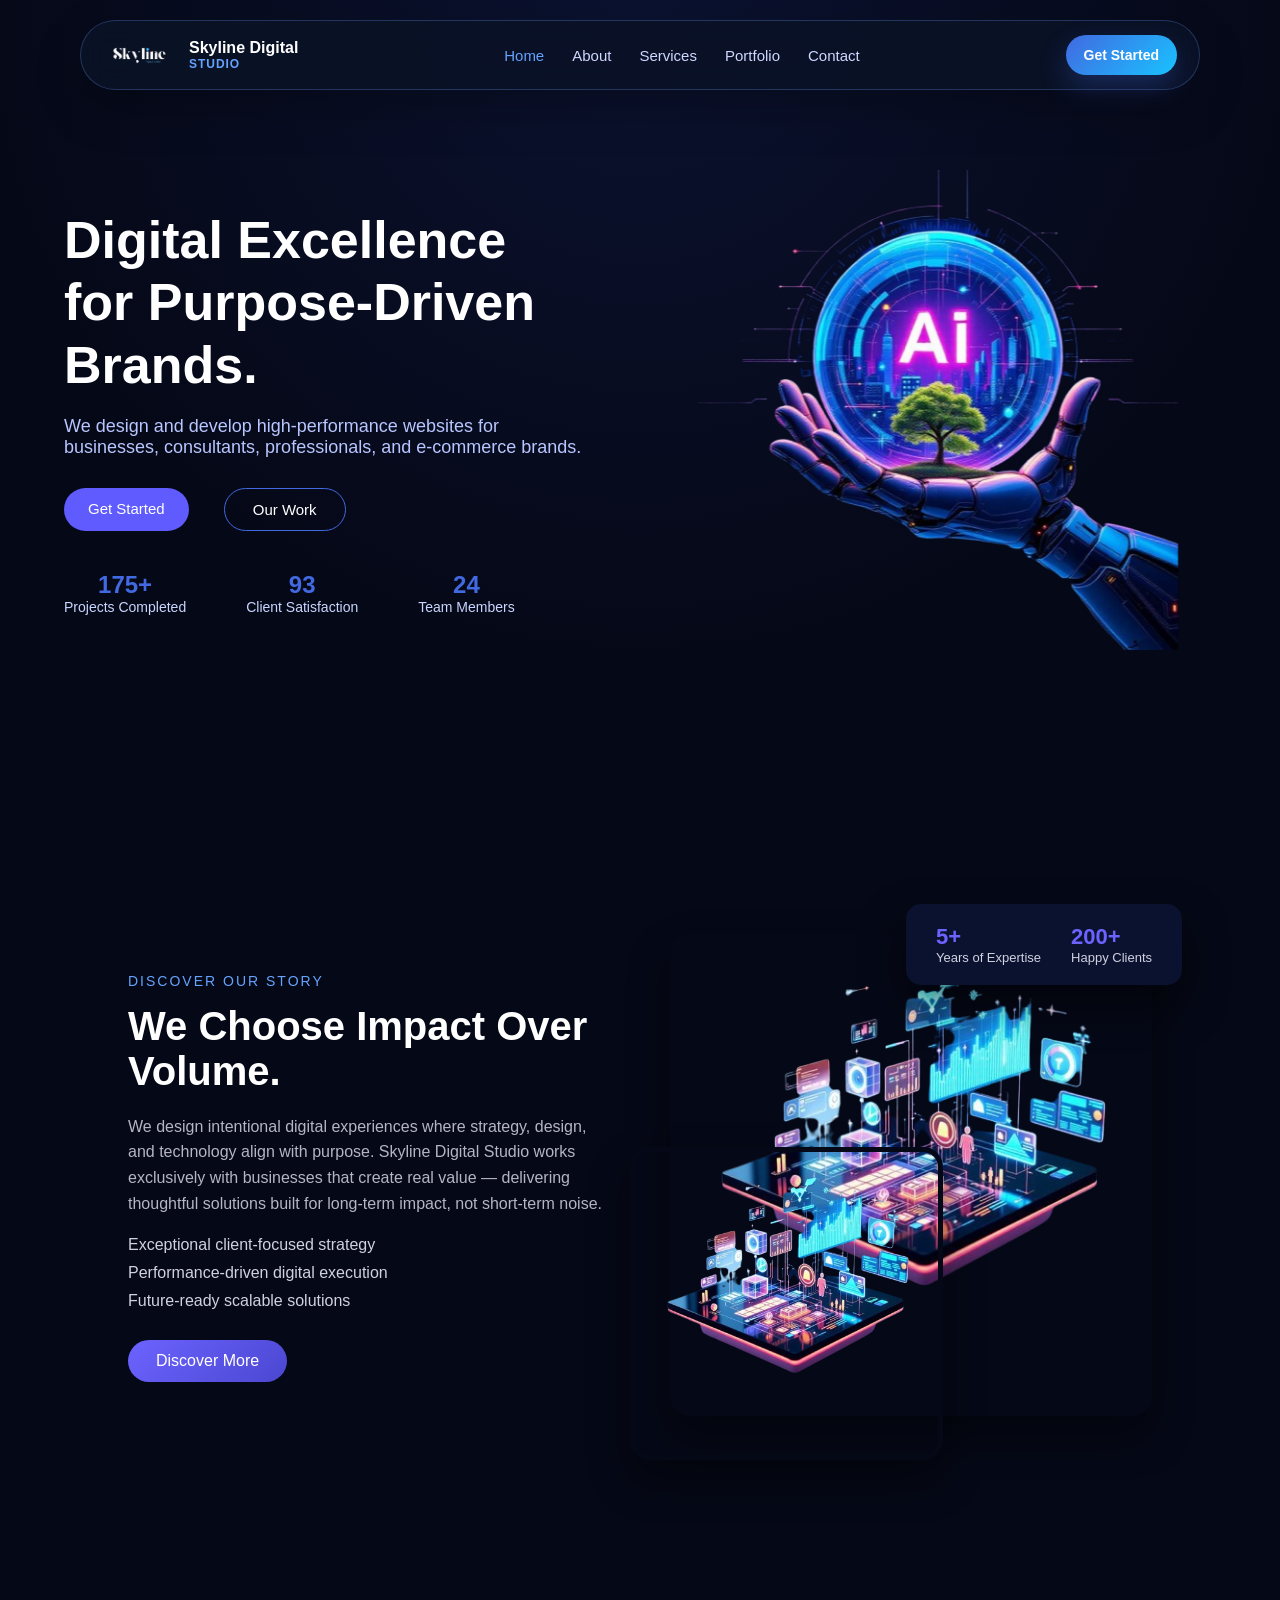
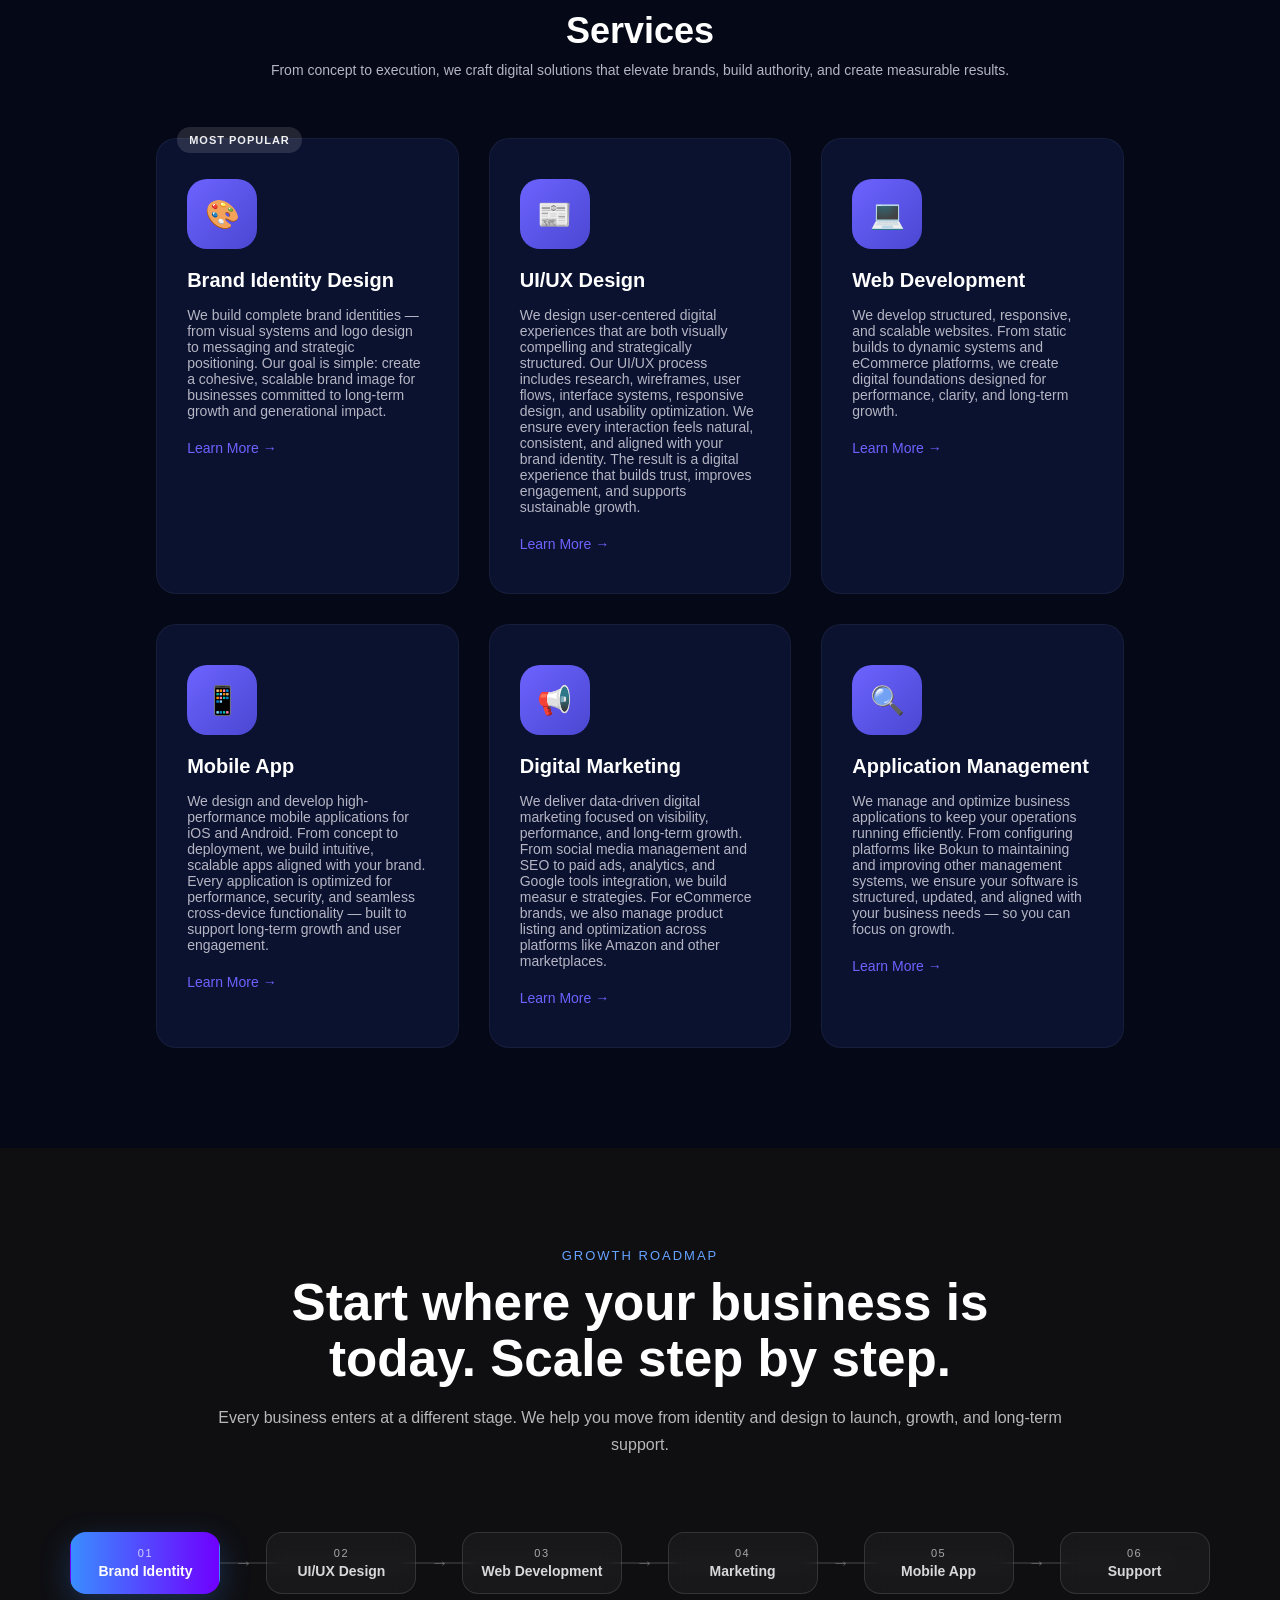
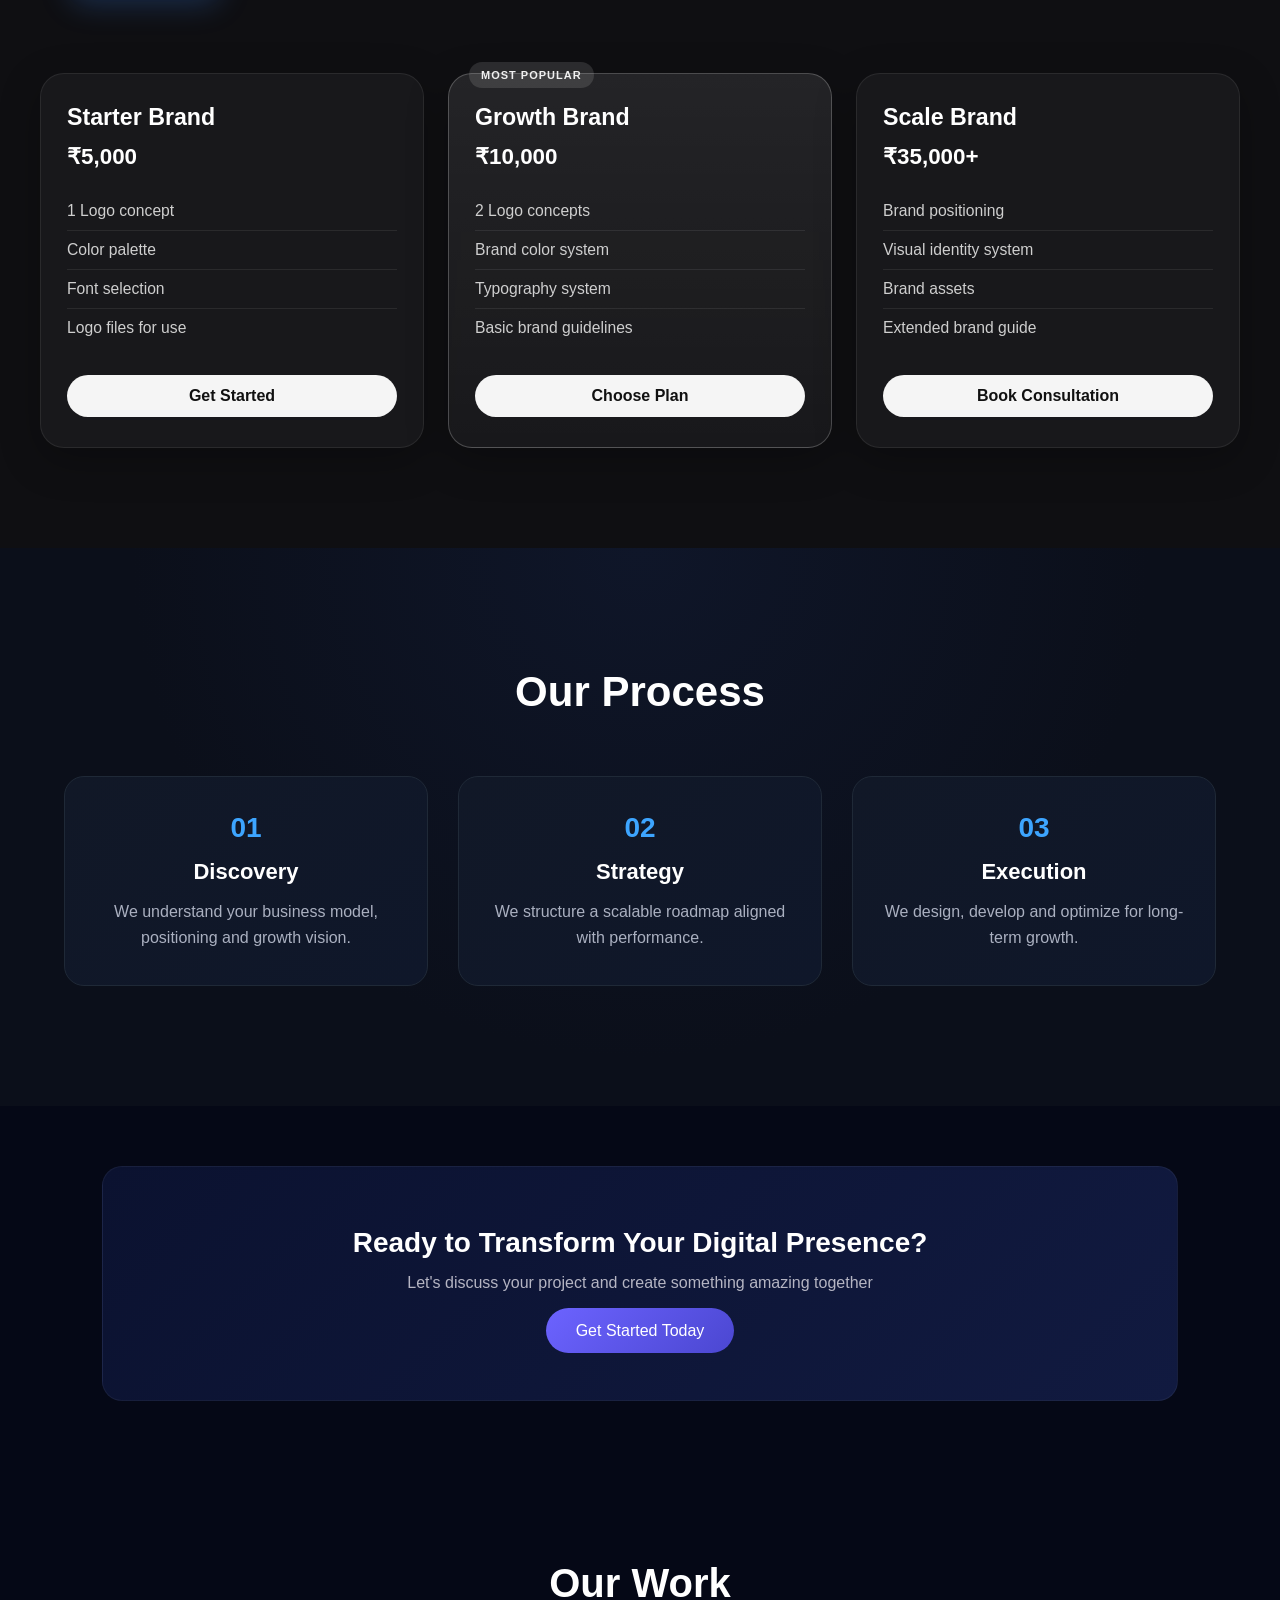
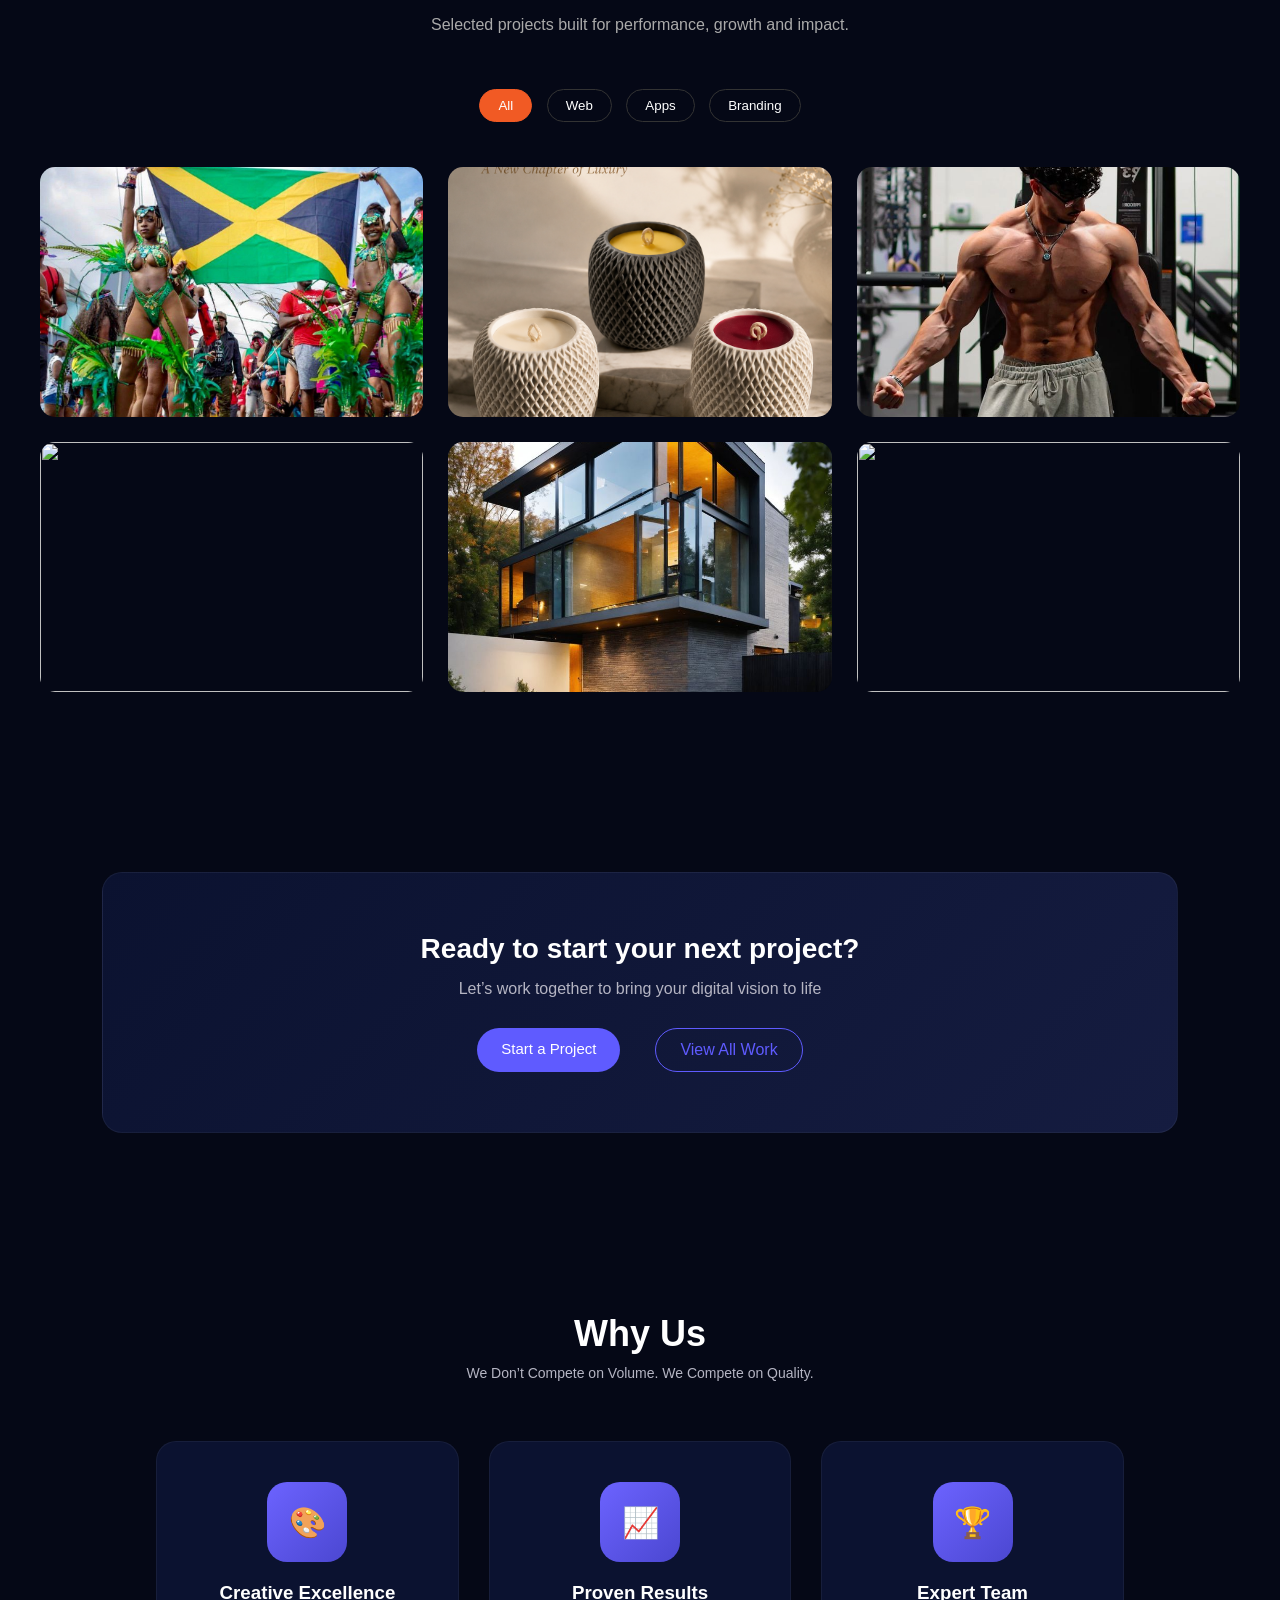
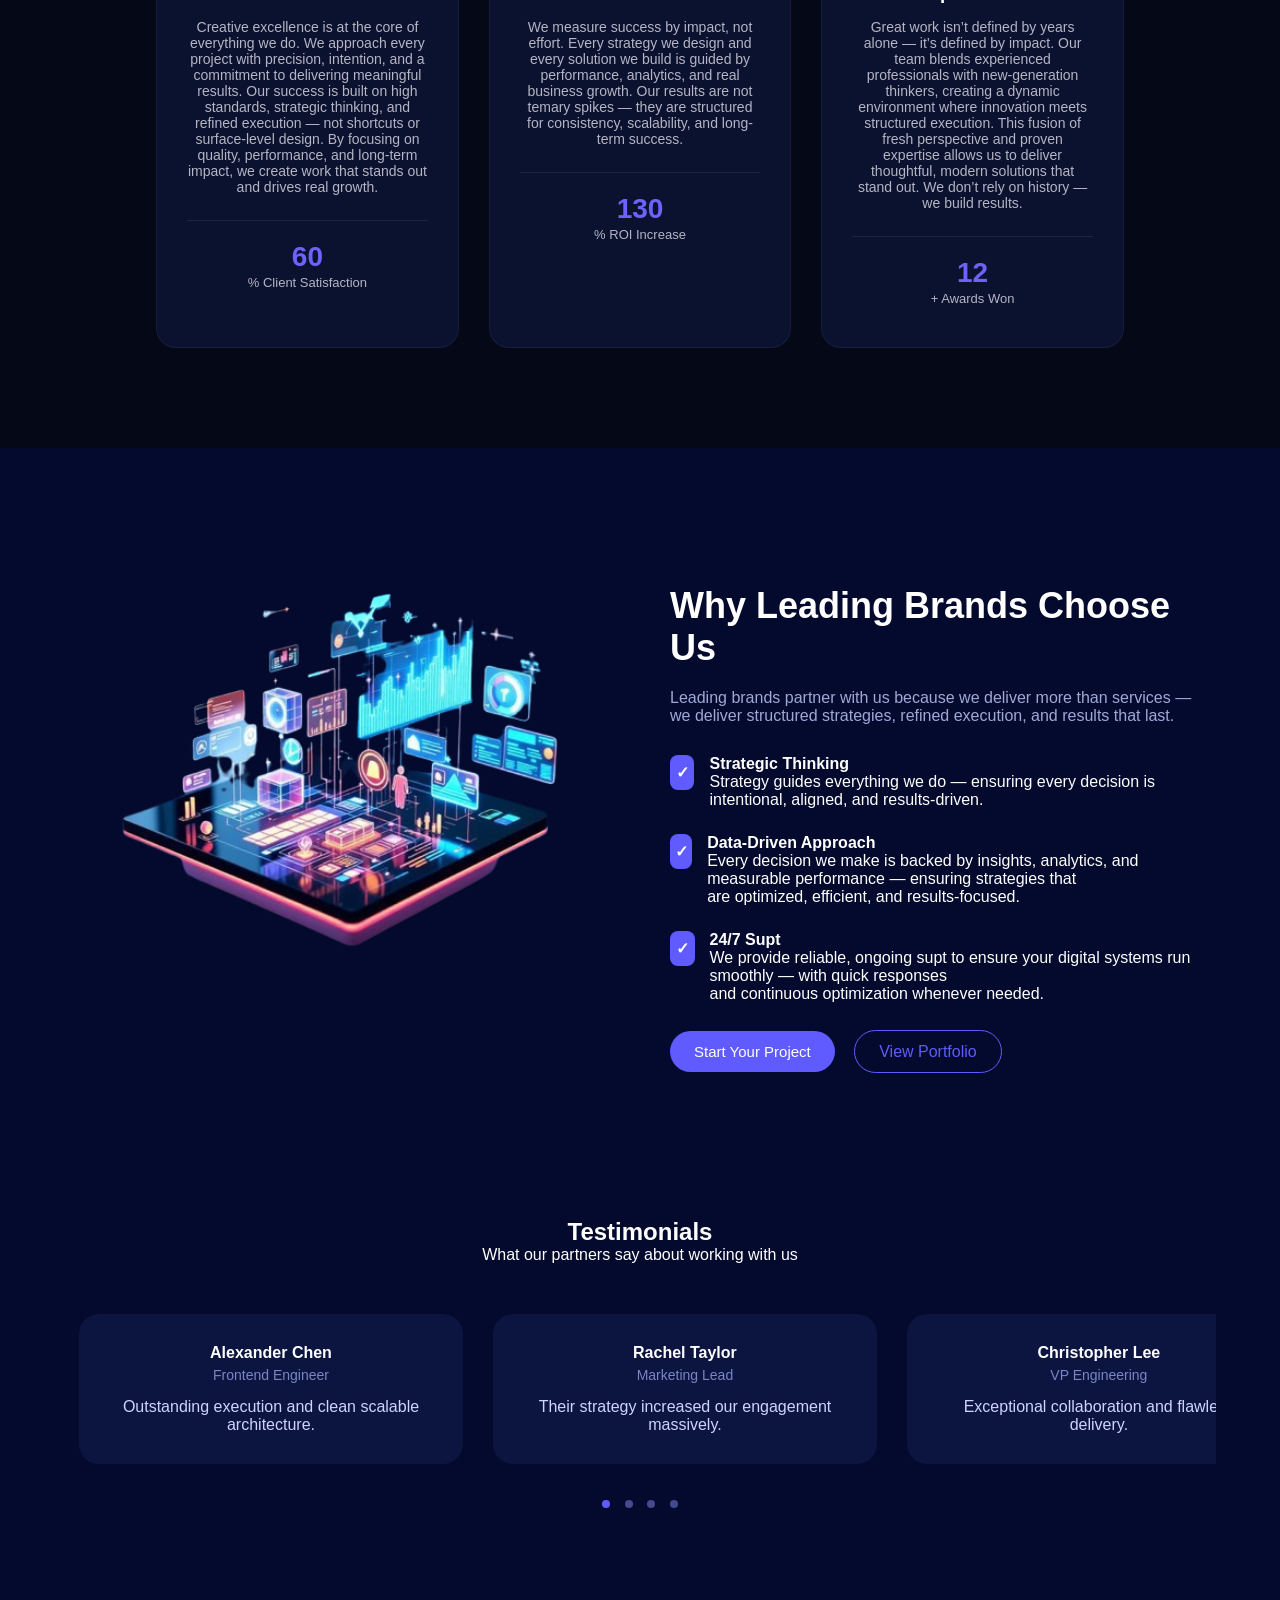
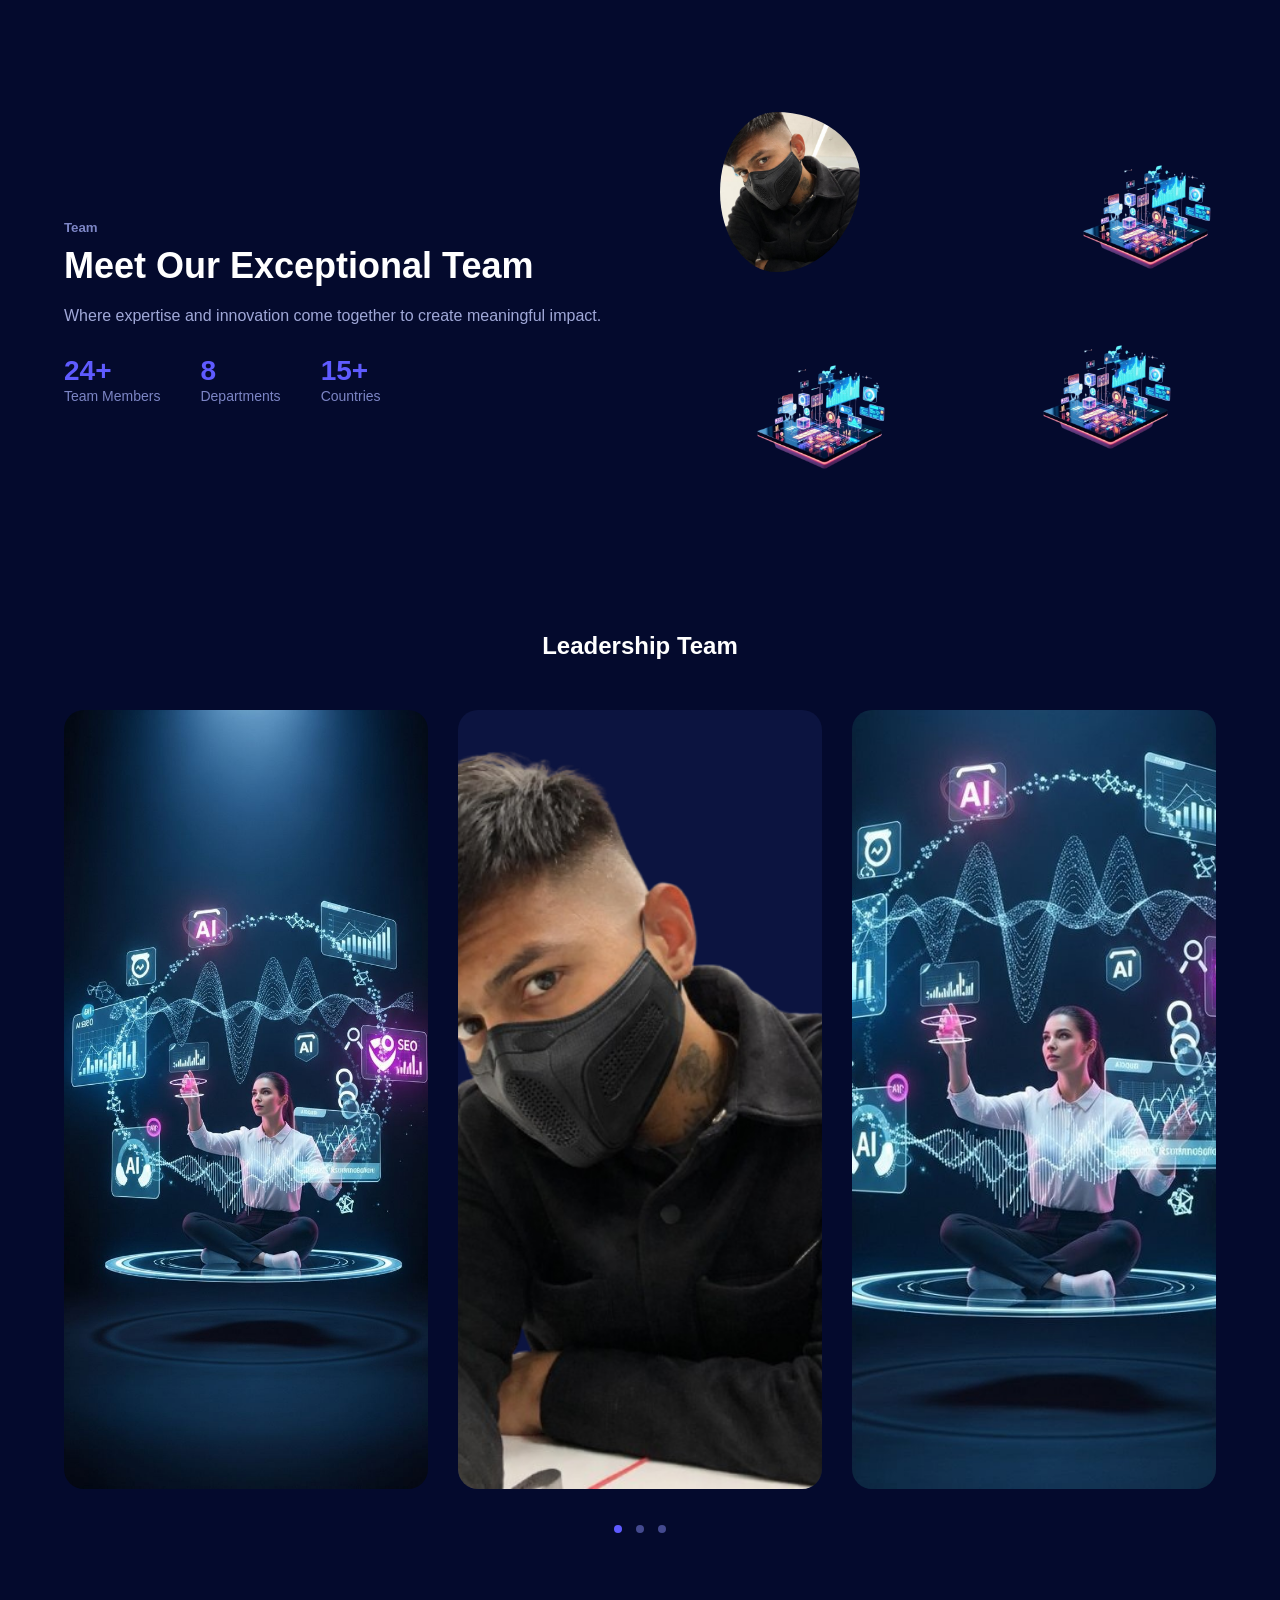
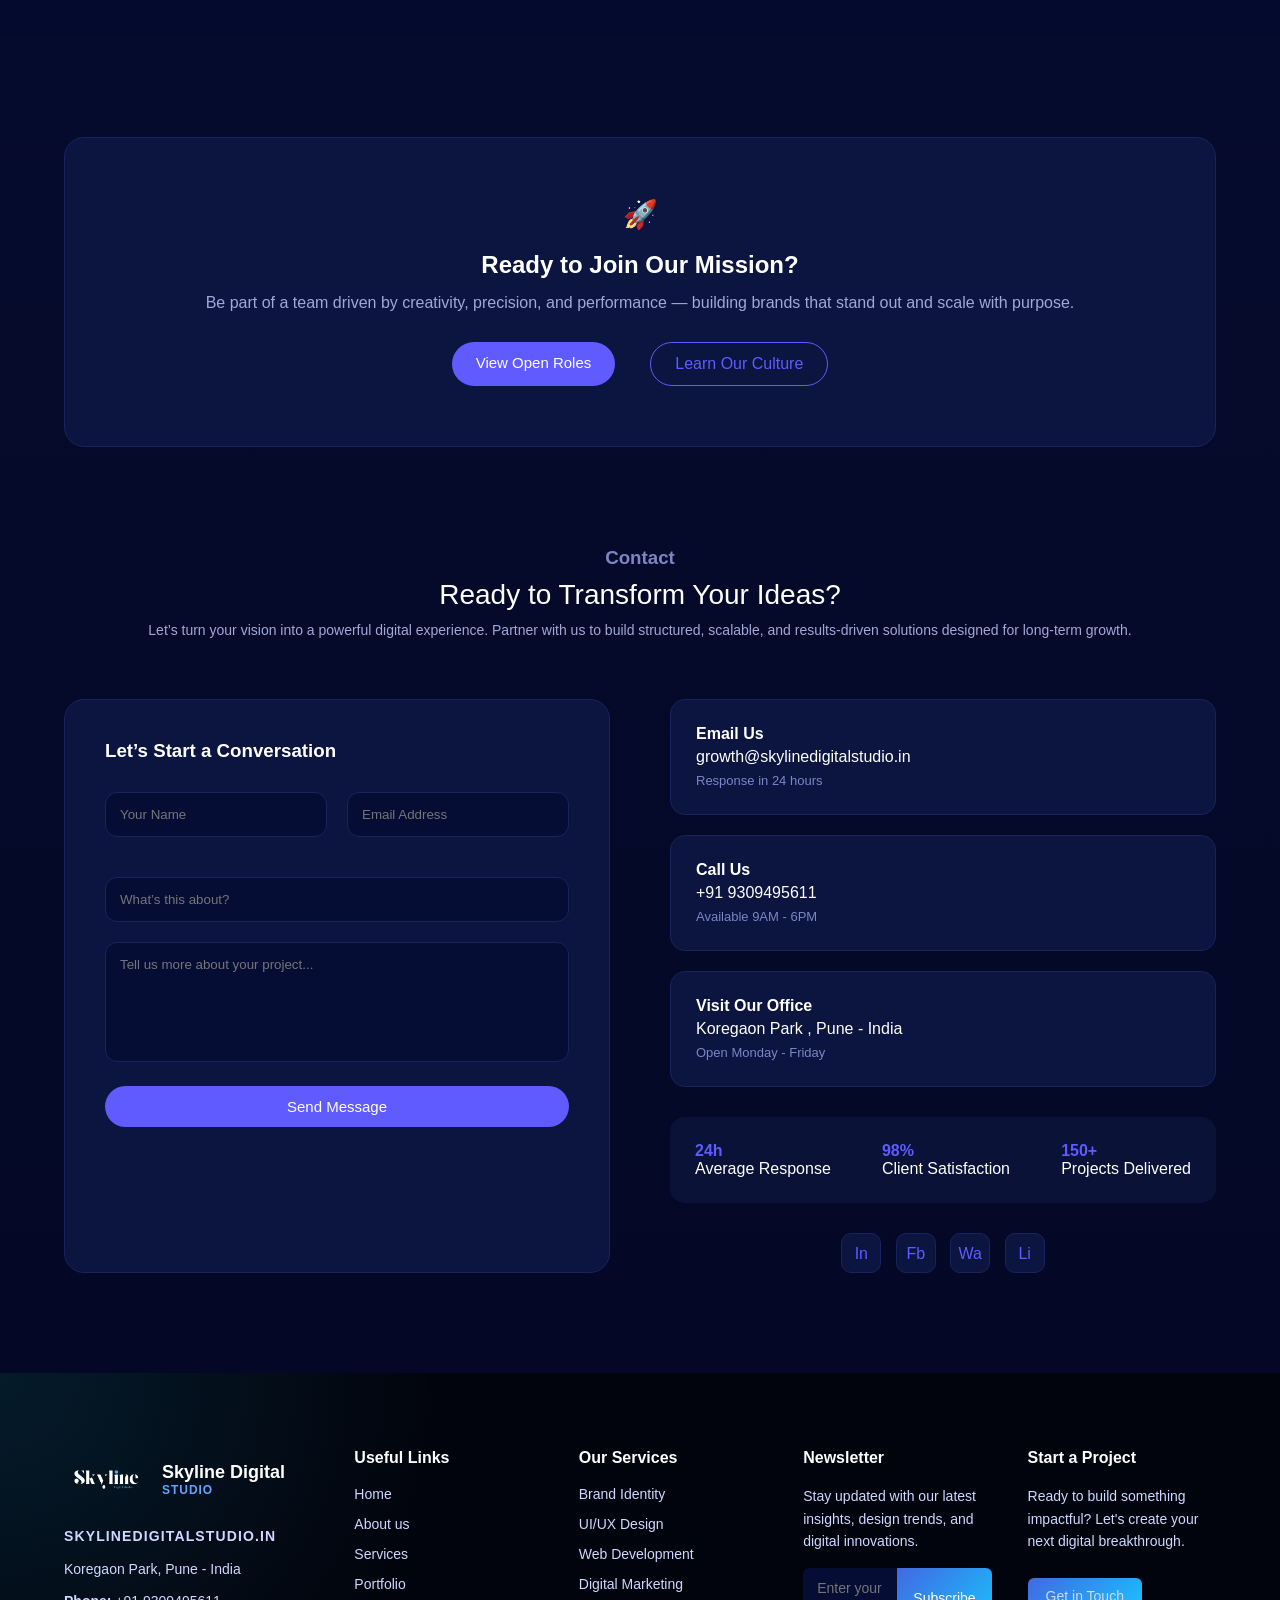
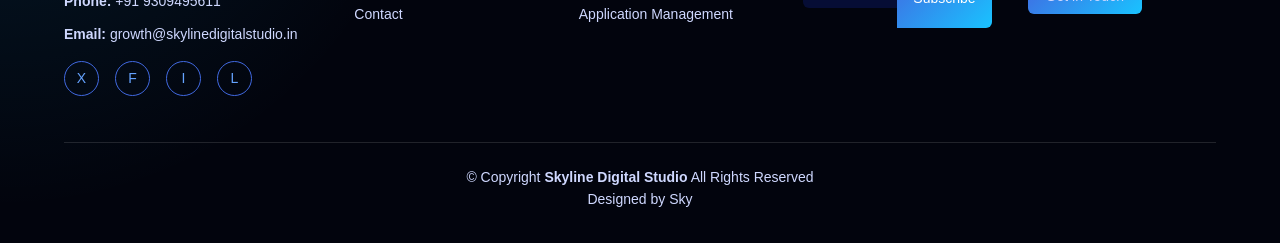
==== commit 35f97a51: "Update index.html" ====
--- a/index.html
+++ b/index.html
@@ -638,11 +638,11 @@
   </div>
 </a>
 
-       <a href="https://pajerovacationandtours.com/" target="_blank" class="fw-card" data-category="web">
-  <img src="https://picsum.photos/600/400?1">
+       <a href="" target="_blank" class="fw-card" data-category="web">
+  <img src="images/real estate.jpg">
   <div class="fw-overlay">
-    <h3>Pajero Tours</h3>
-    <p>Travel Website</p>
+    <h3>Cominng Soon </h3>
+    <p>Real Estate</p>
   </div>
 </a>
 
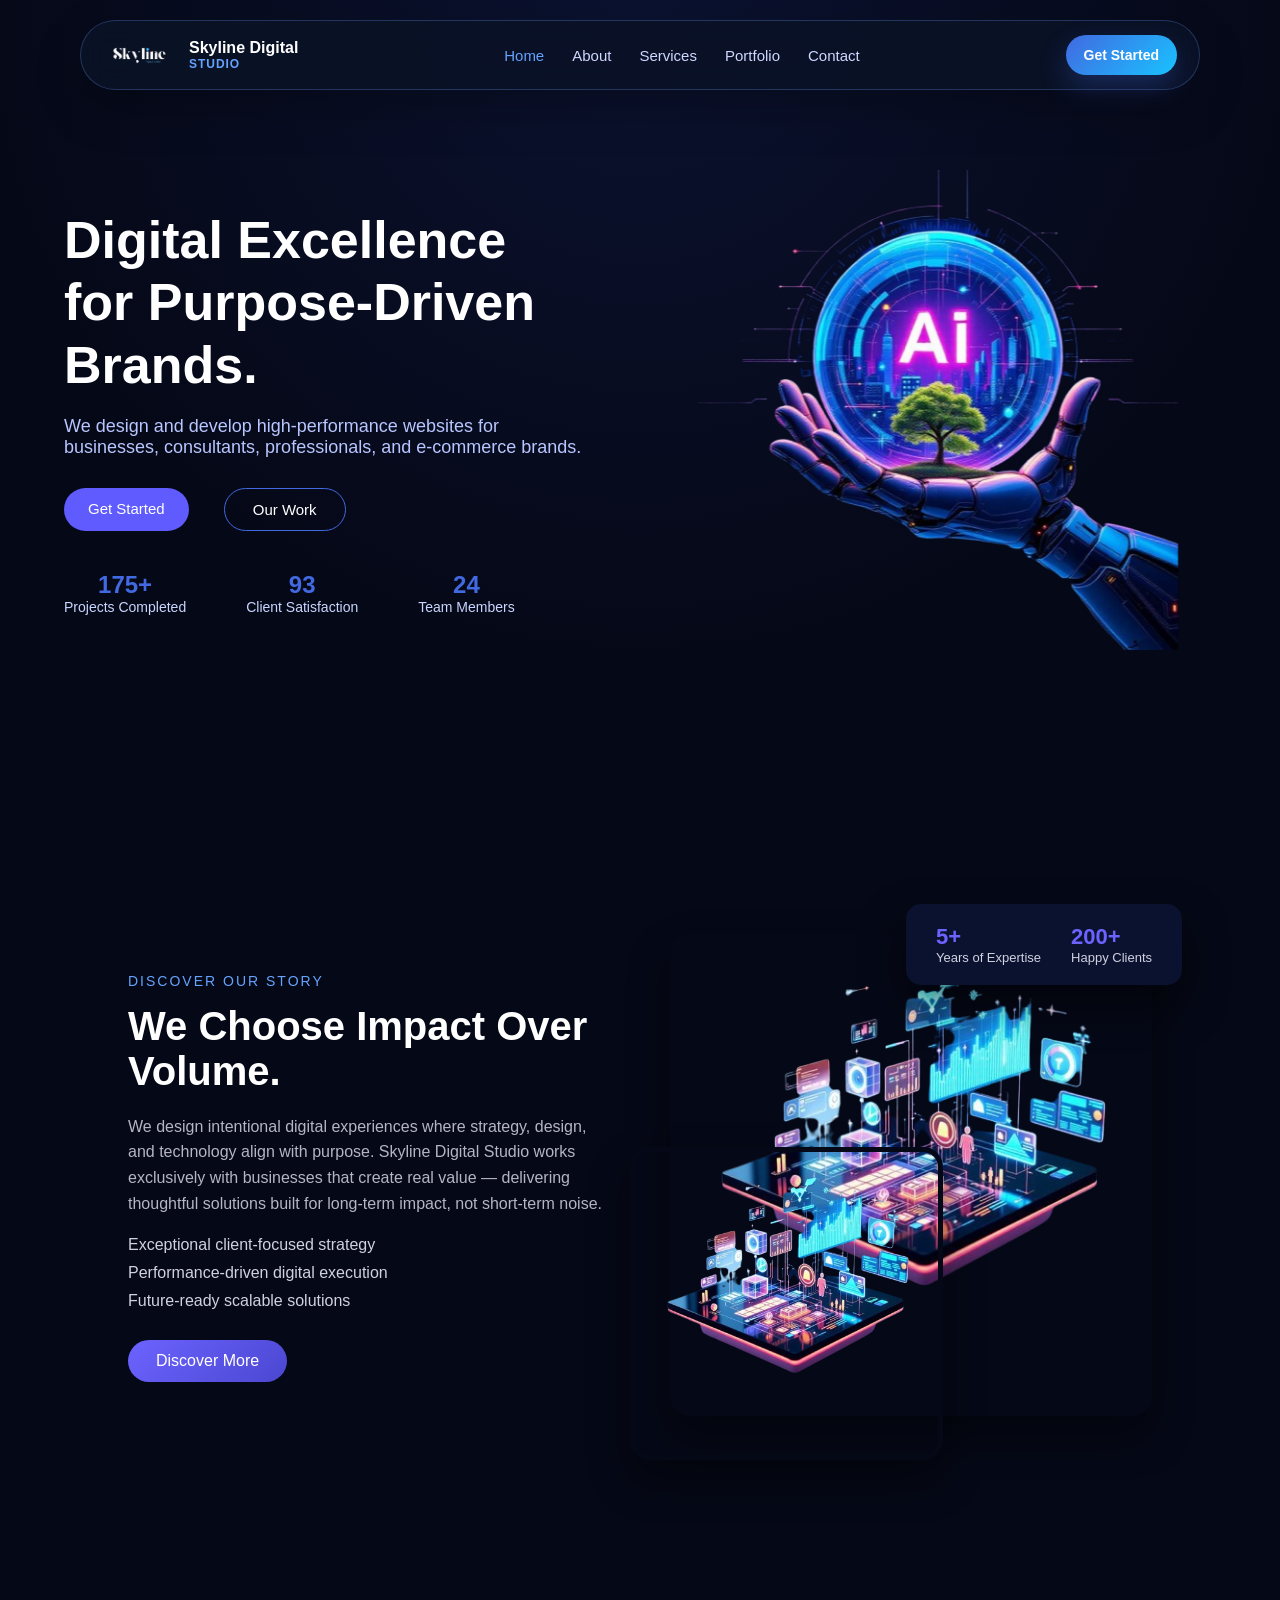
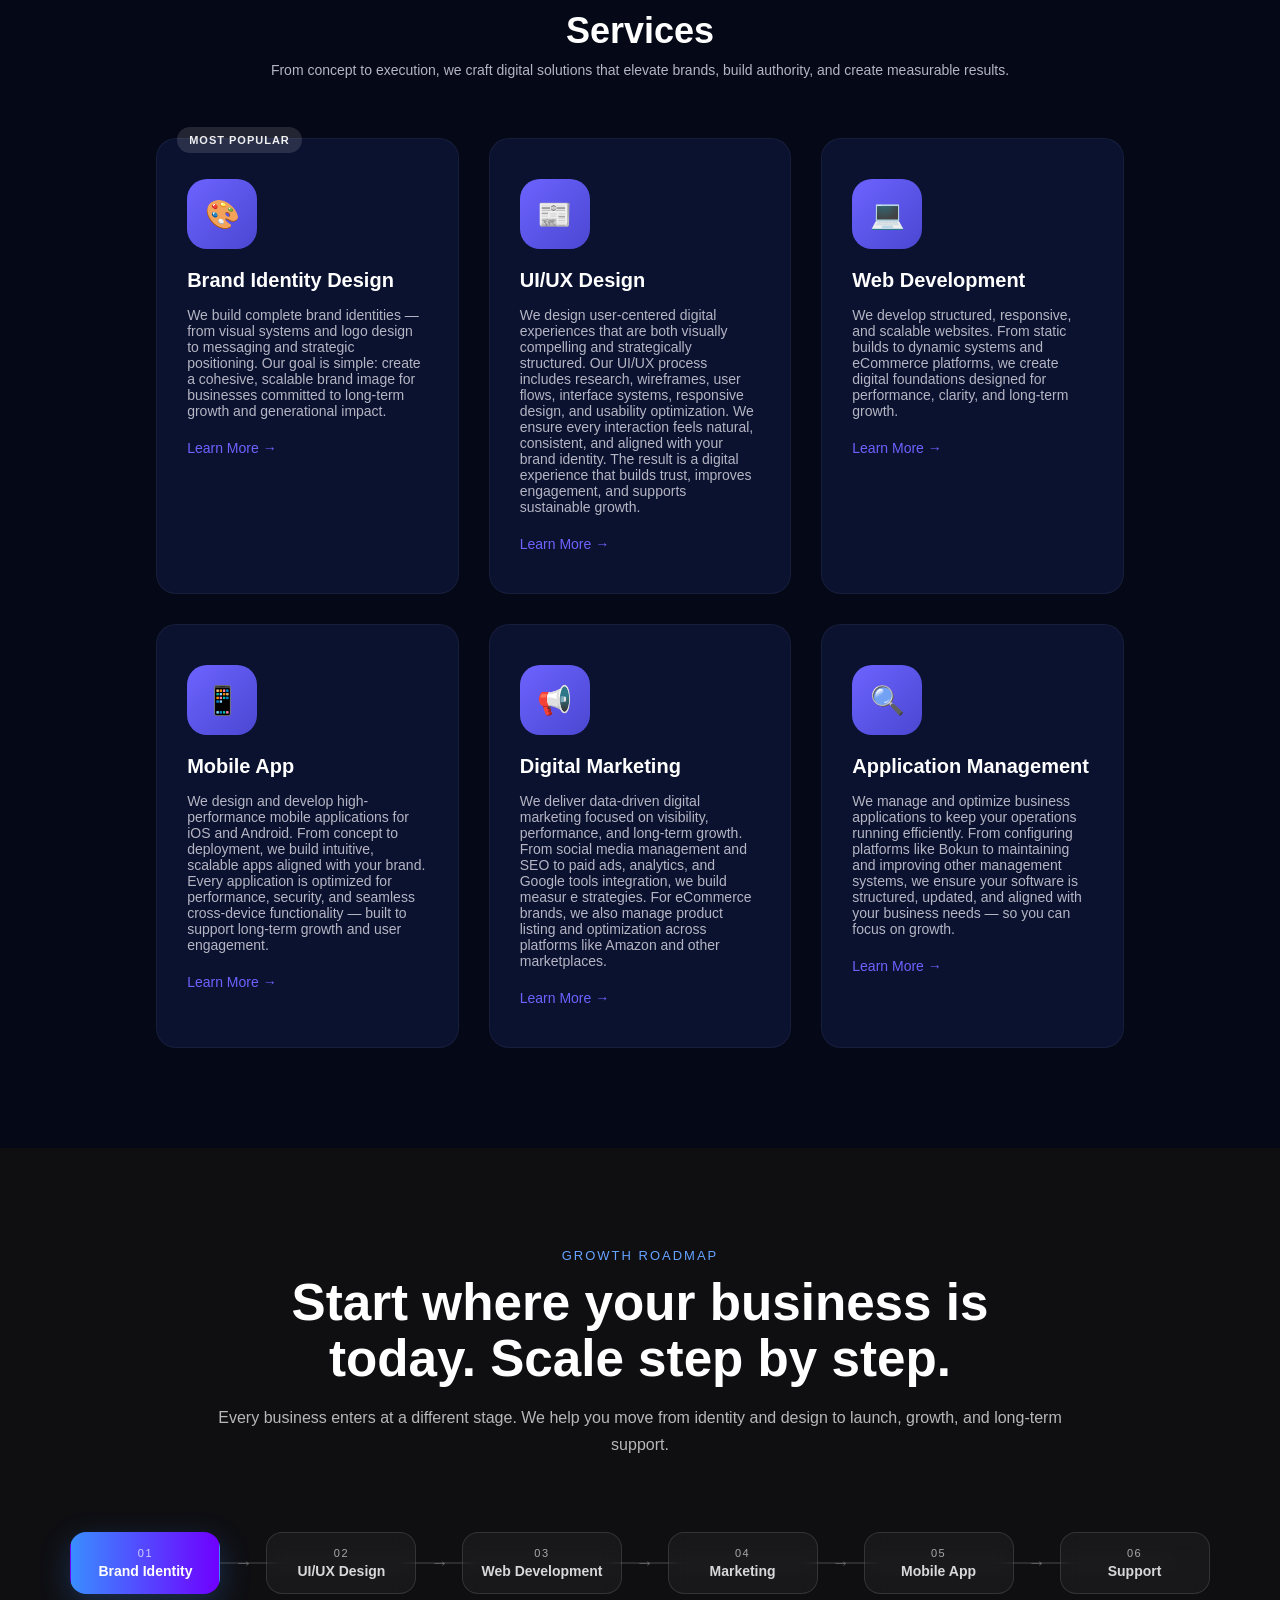
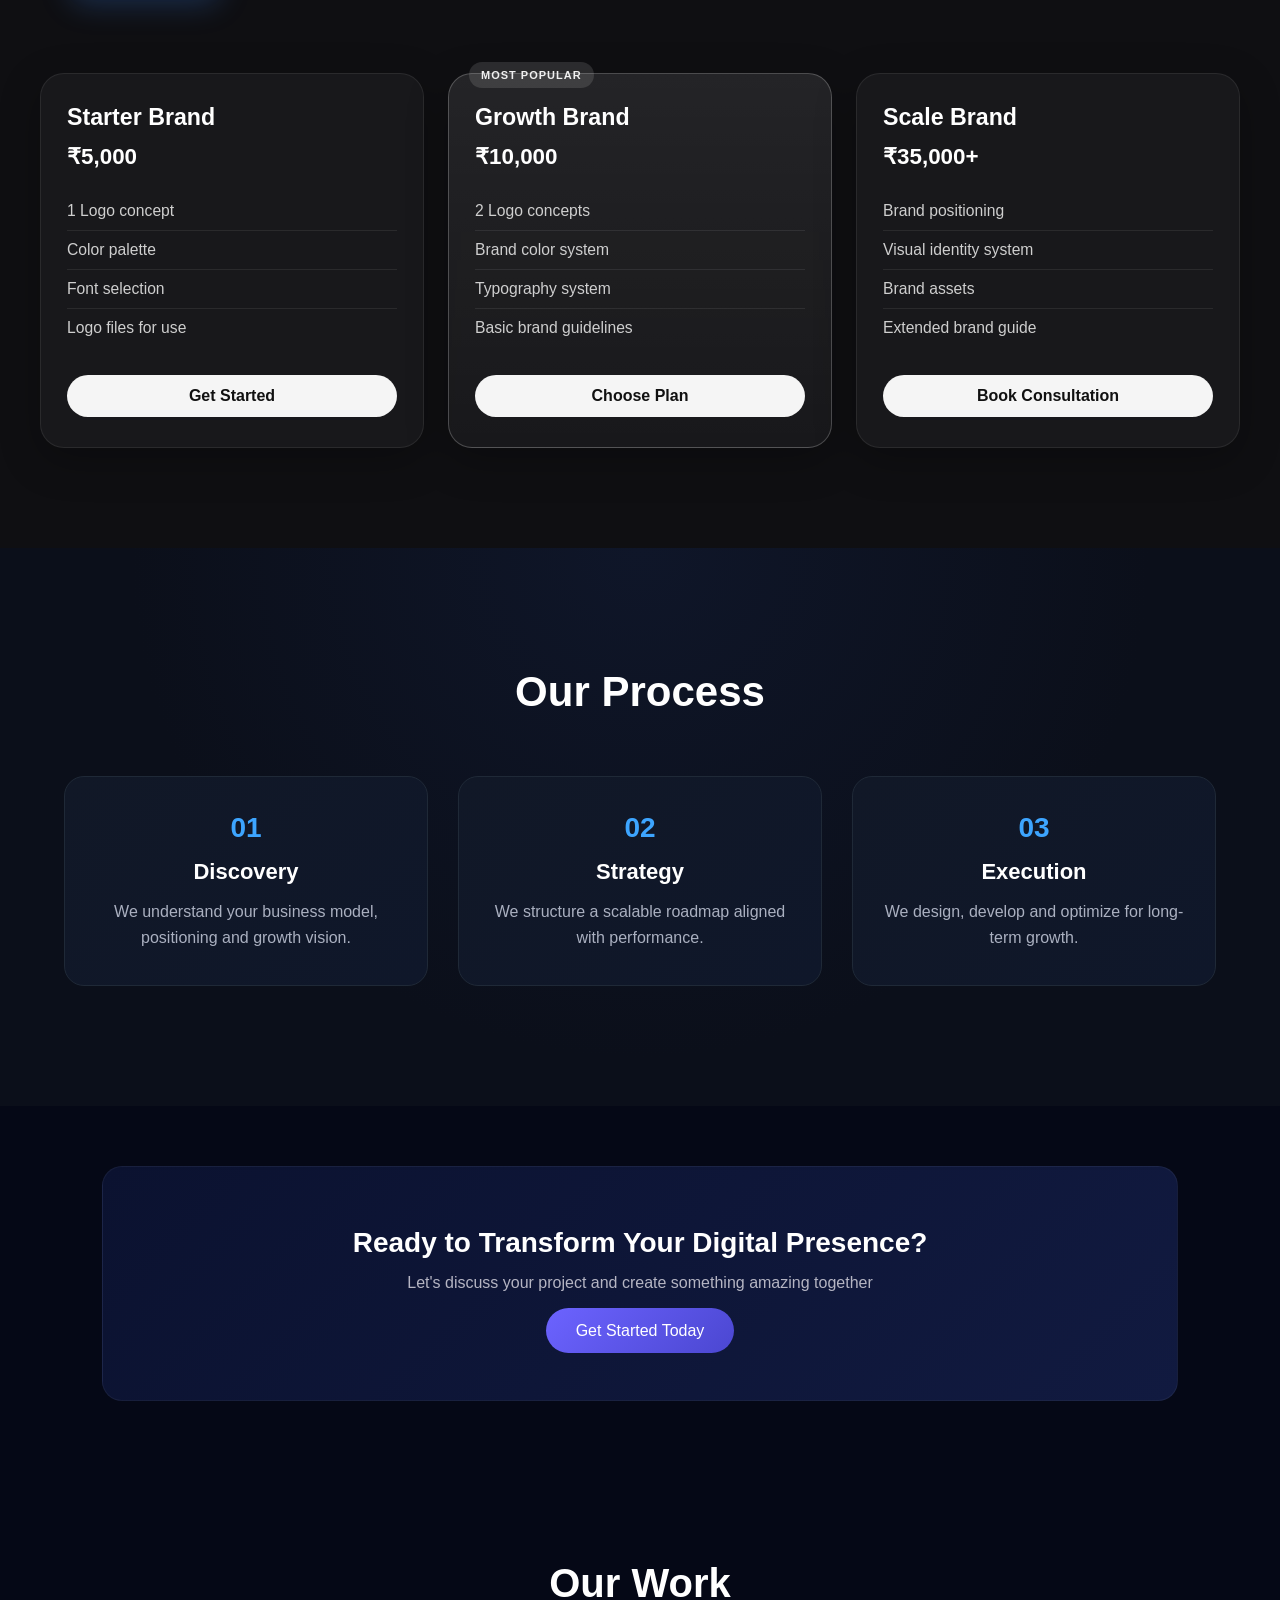
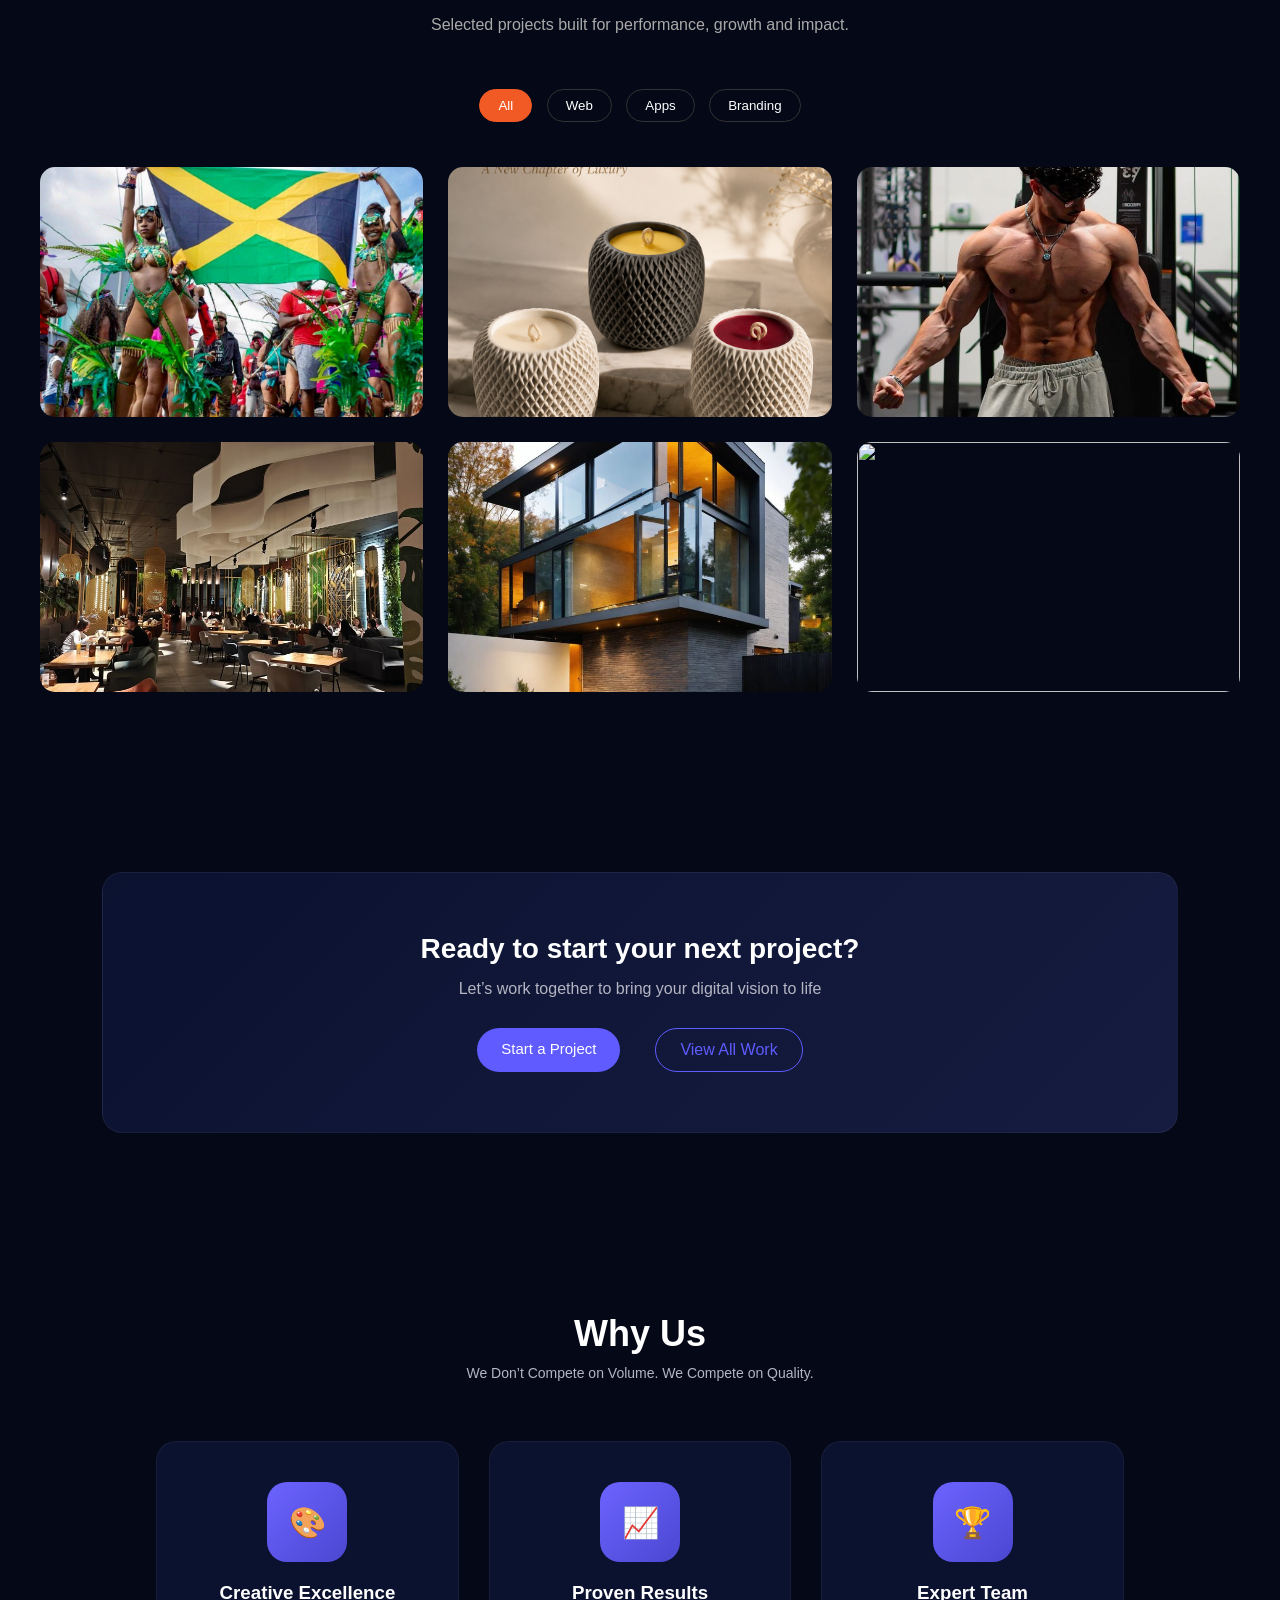
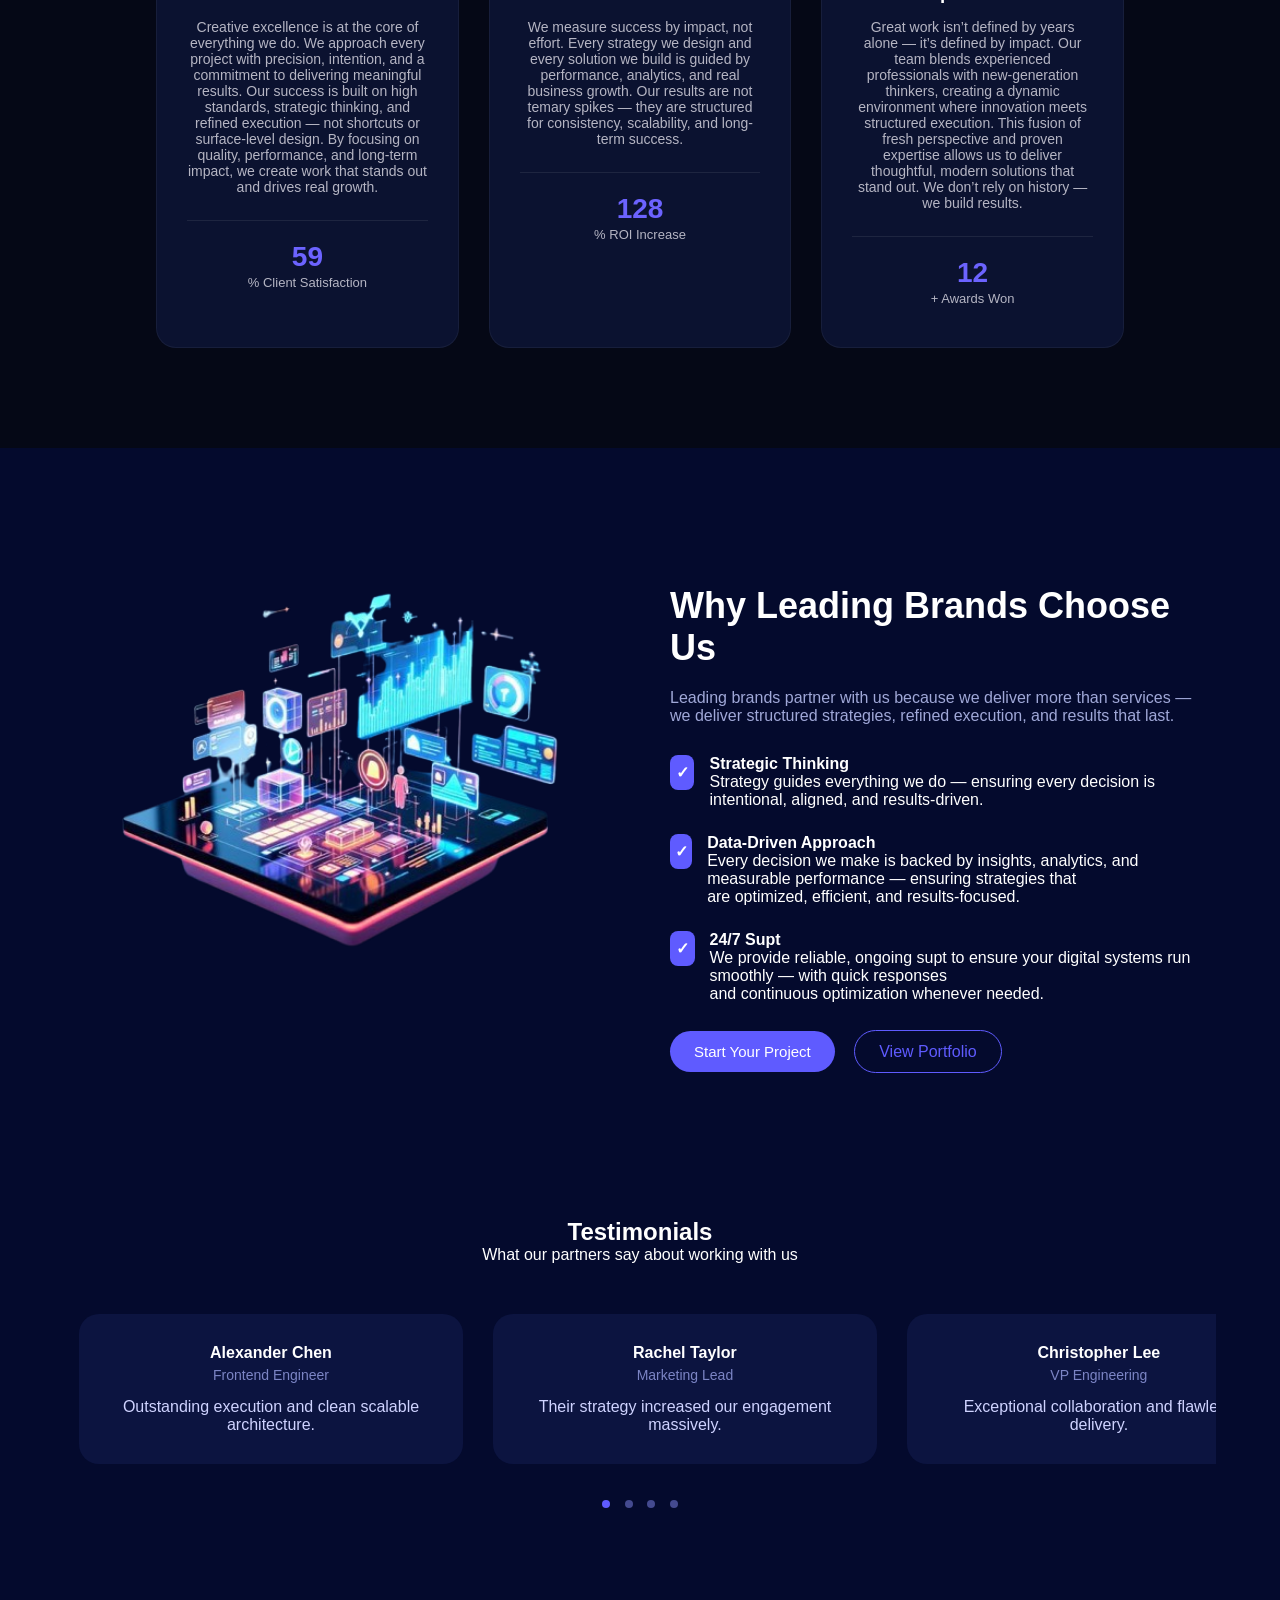
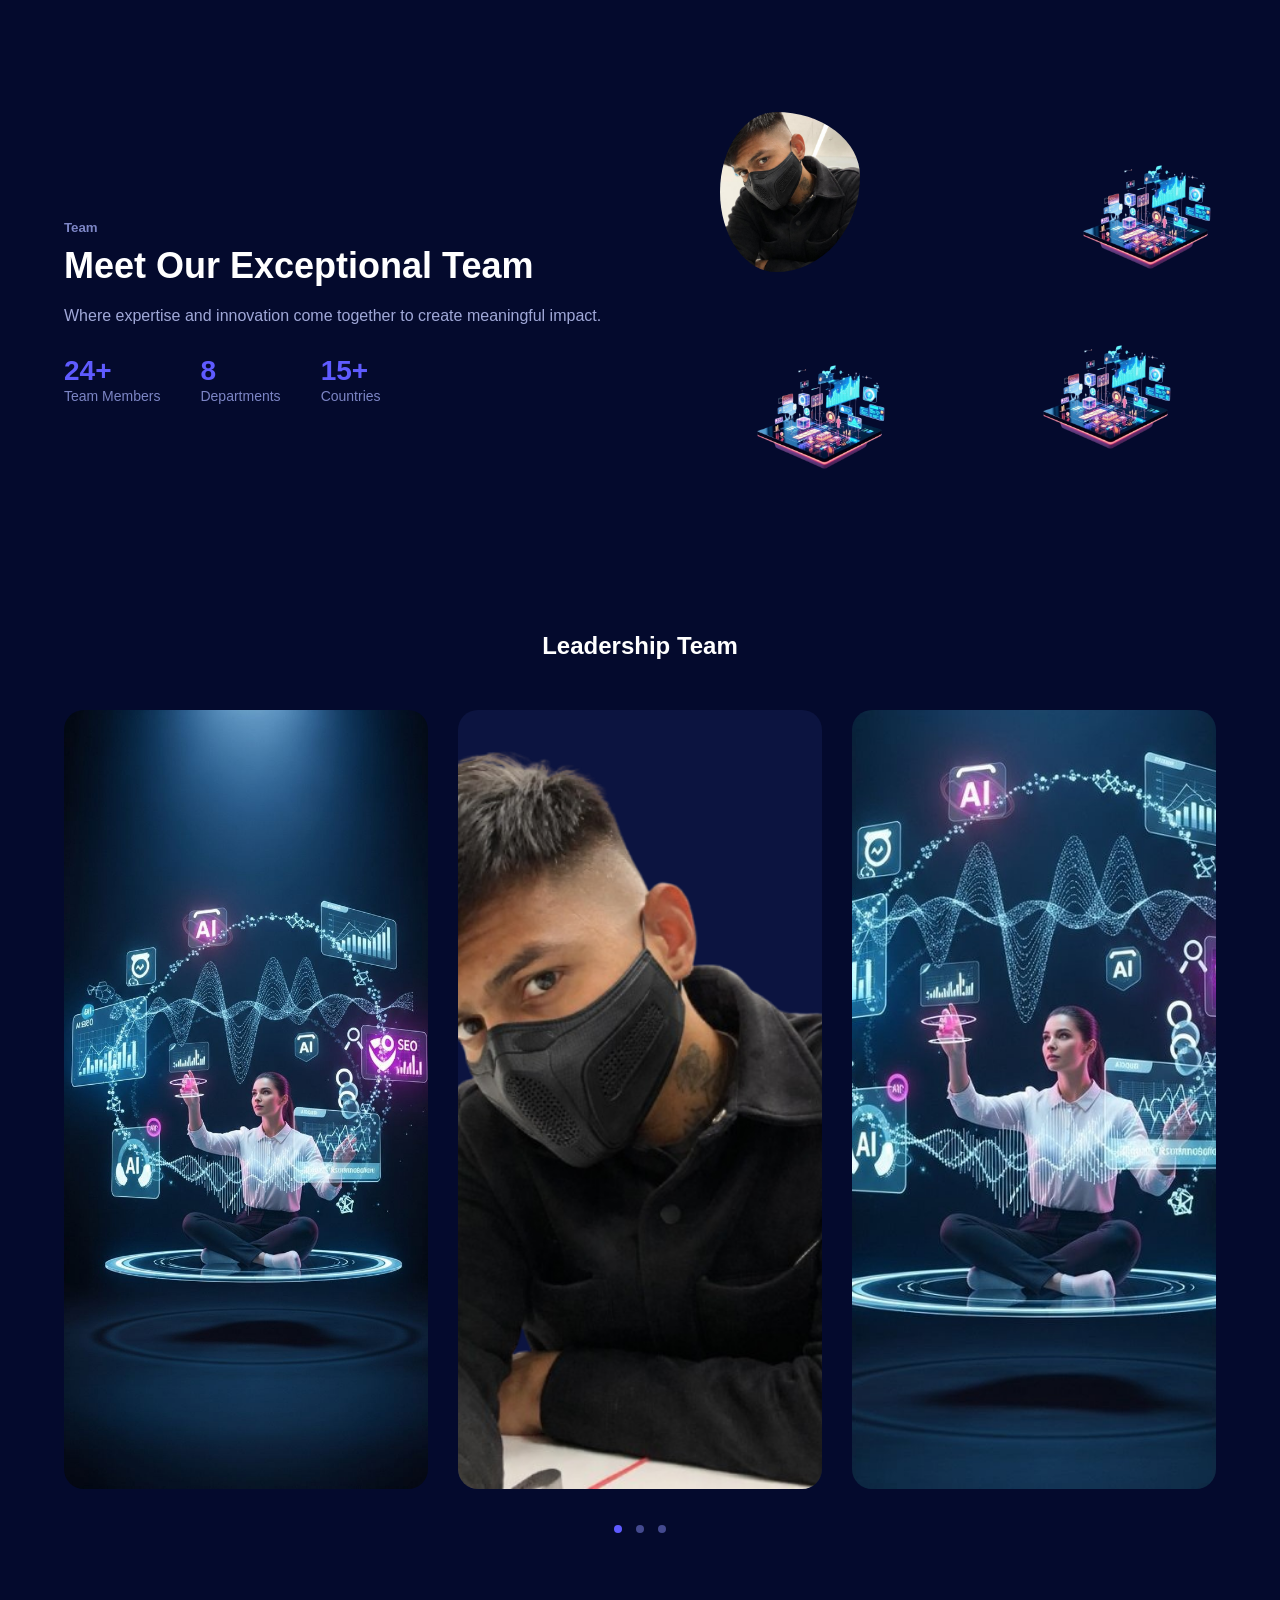
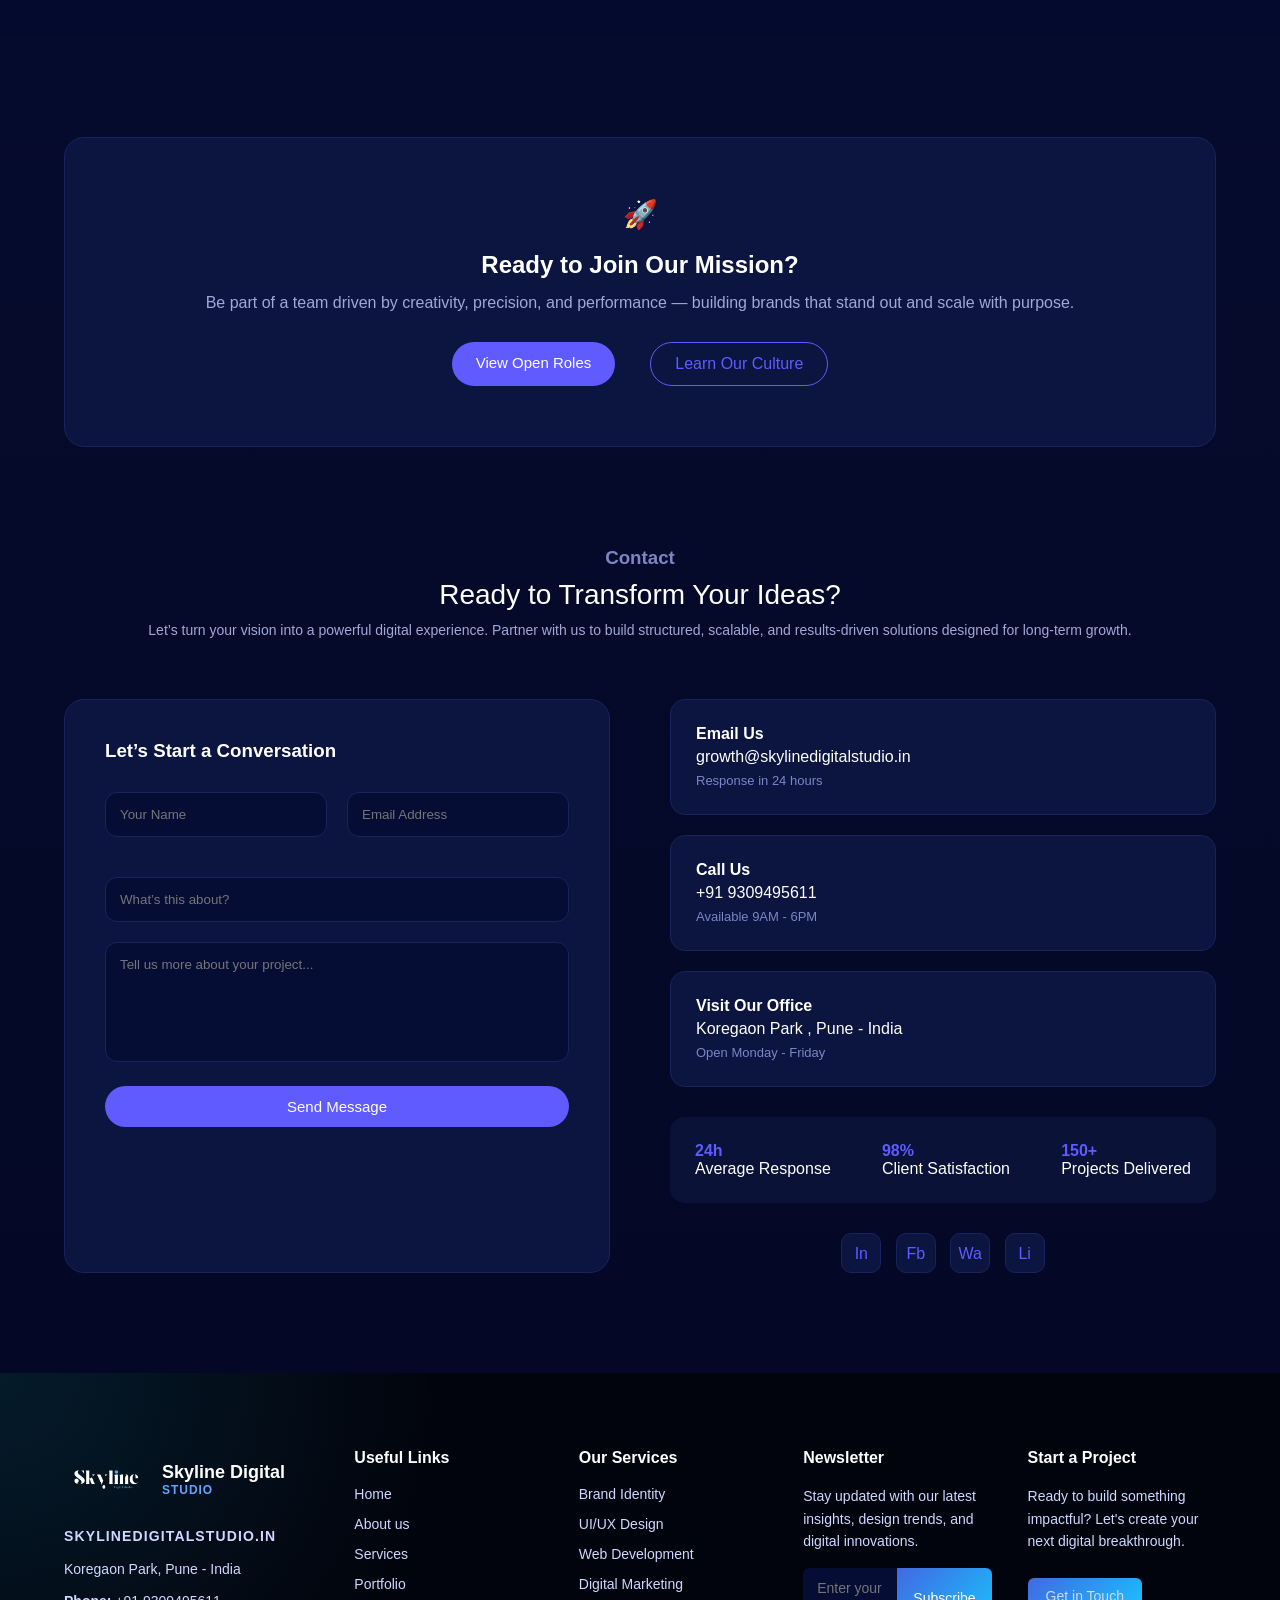
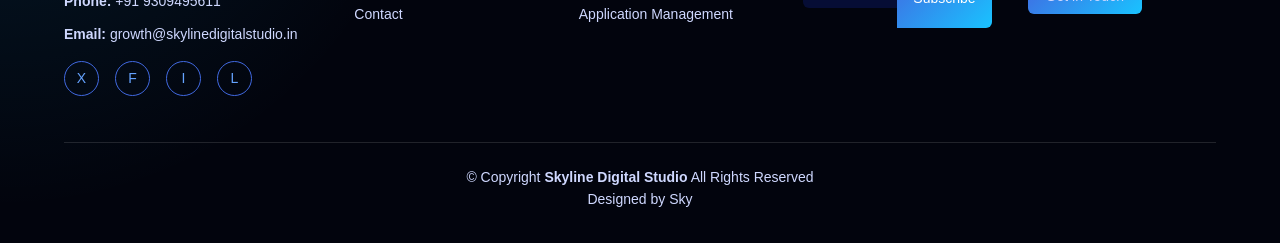
==== commit e77d4245: "Update index.html" ====
--- a/index.html
+++ b/index.html
@@ -630,11 +630,11 @@
   </div>
 </a>
 
-      <a href="https://pajerovacationandtours.com/" target="_blank" class="fw-card" data-category="web">
-  <img src="https://picsum.photos/600/400?1">
+      <a href=" target="_blank" class="fw-card" data-category="web">
+  <img src="images/Hotels.jpg">
   <div class="fw-overlay">
-    <h3>Pajero Tours</h3>
-    <p>Travel Website</p>
+    <h3>Restrauts and Cafes </h3>
+    <p>Coming Soon </p>
   </div>
 </a>
 
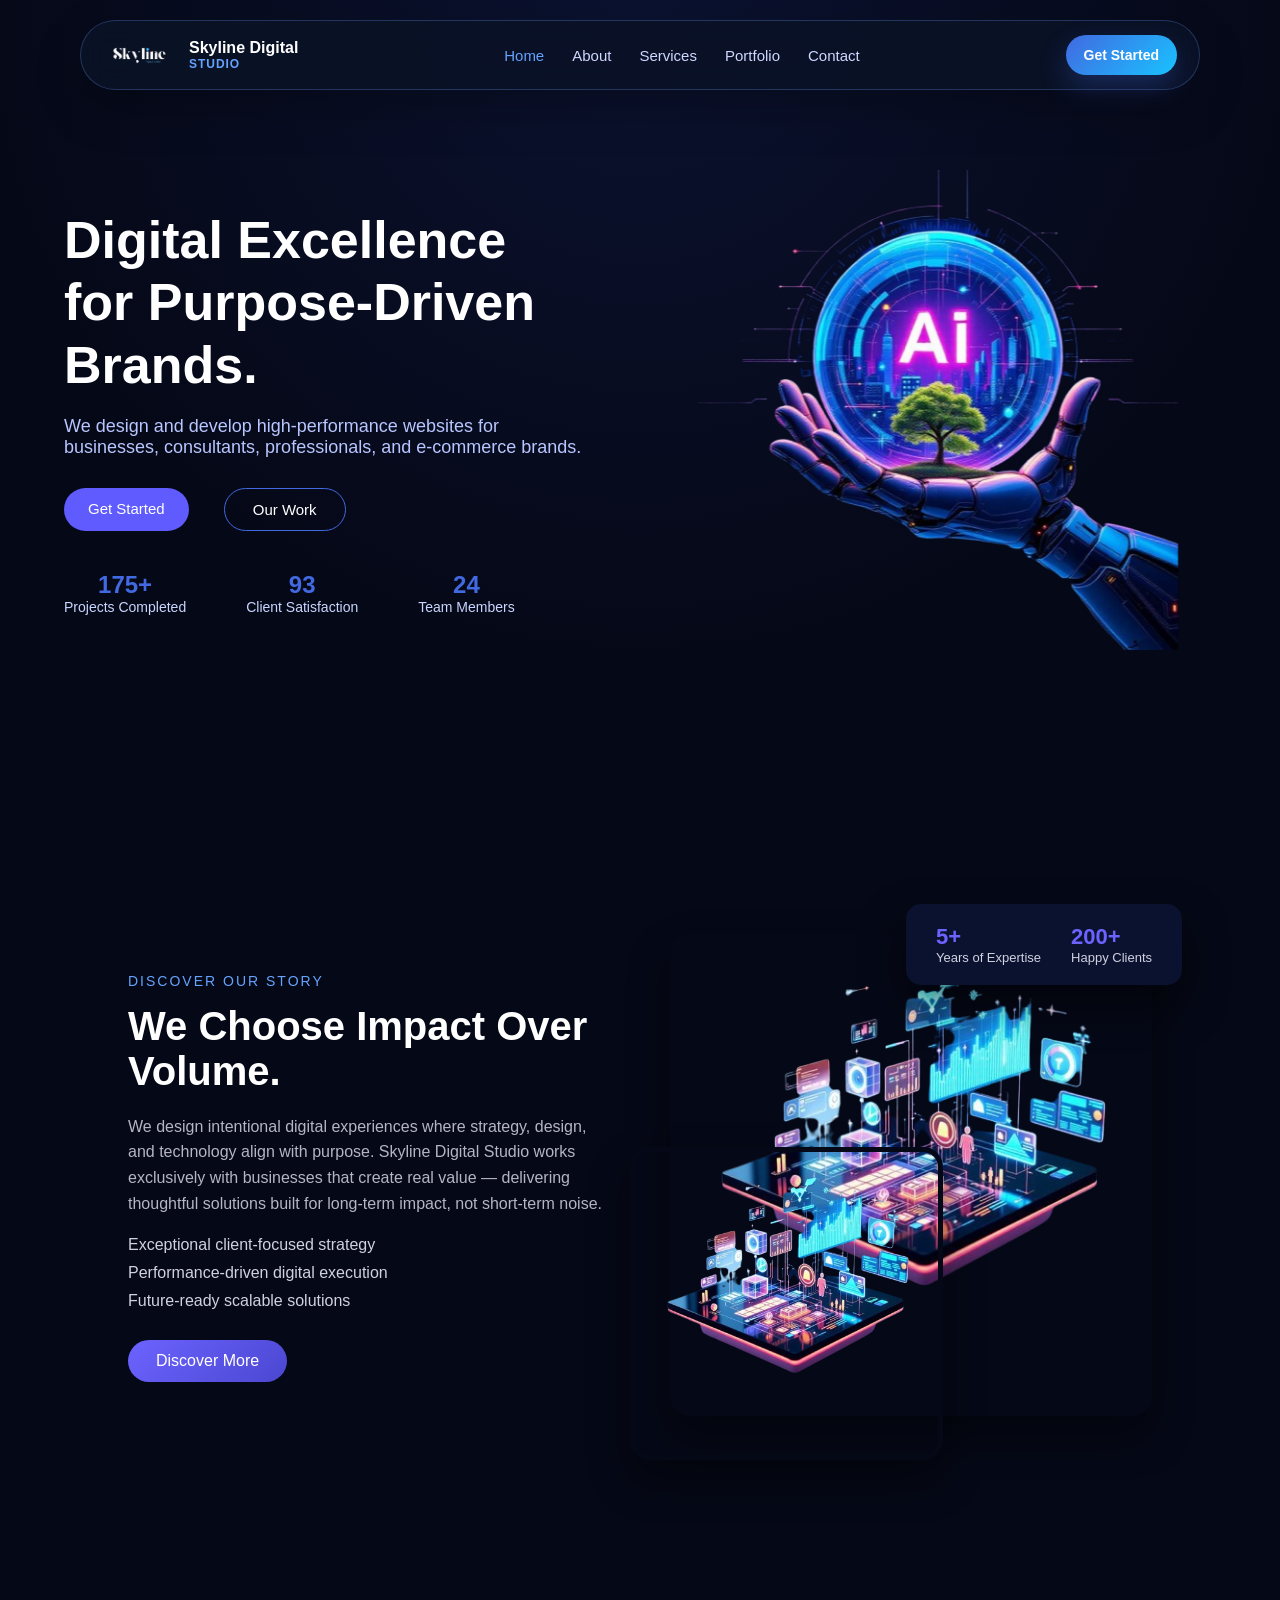
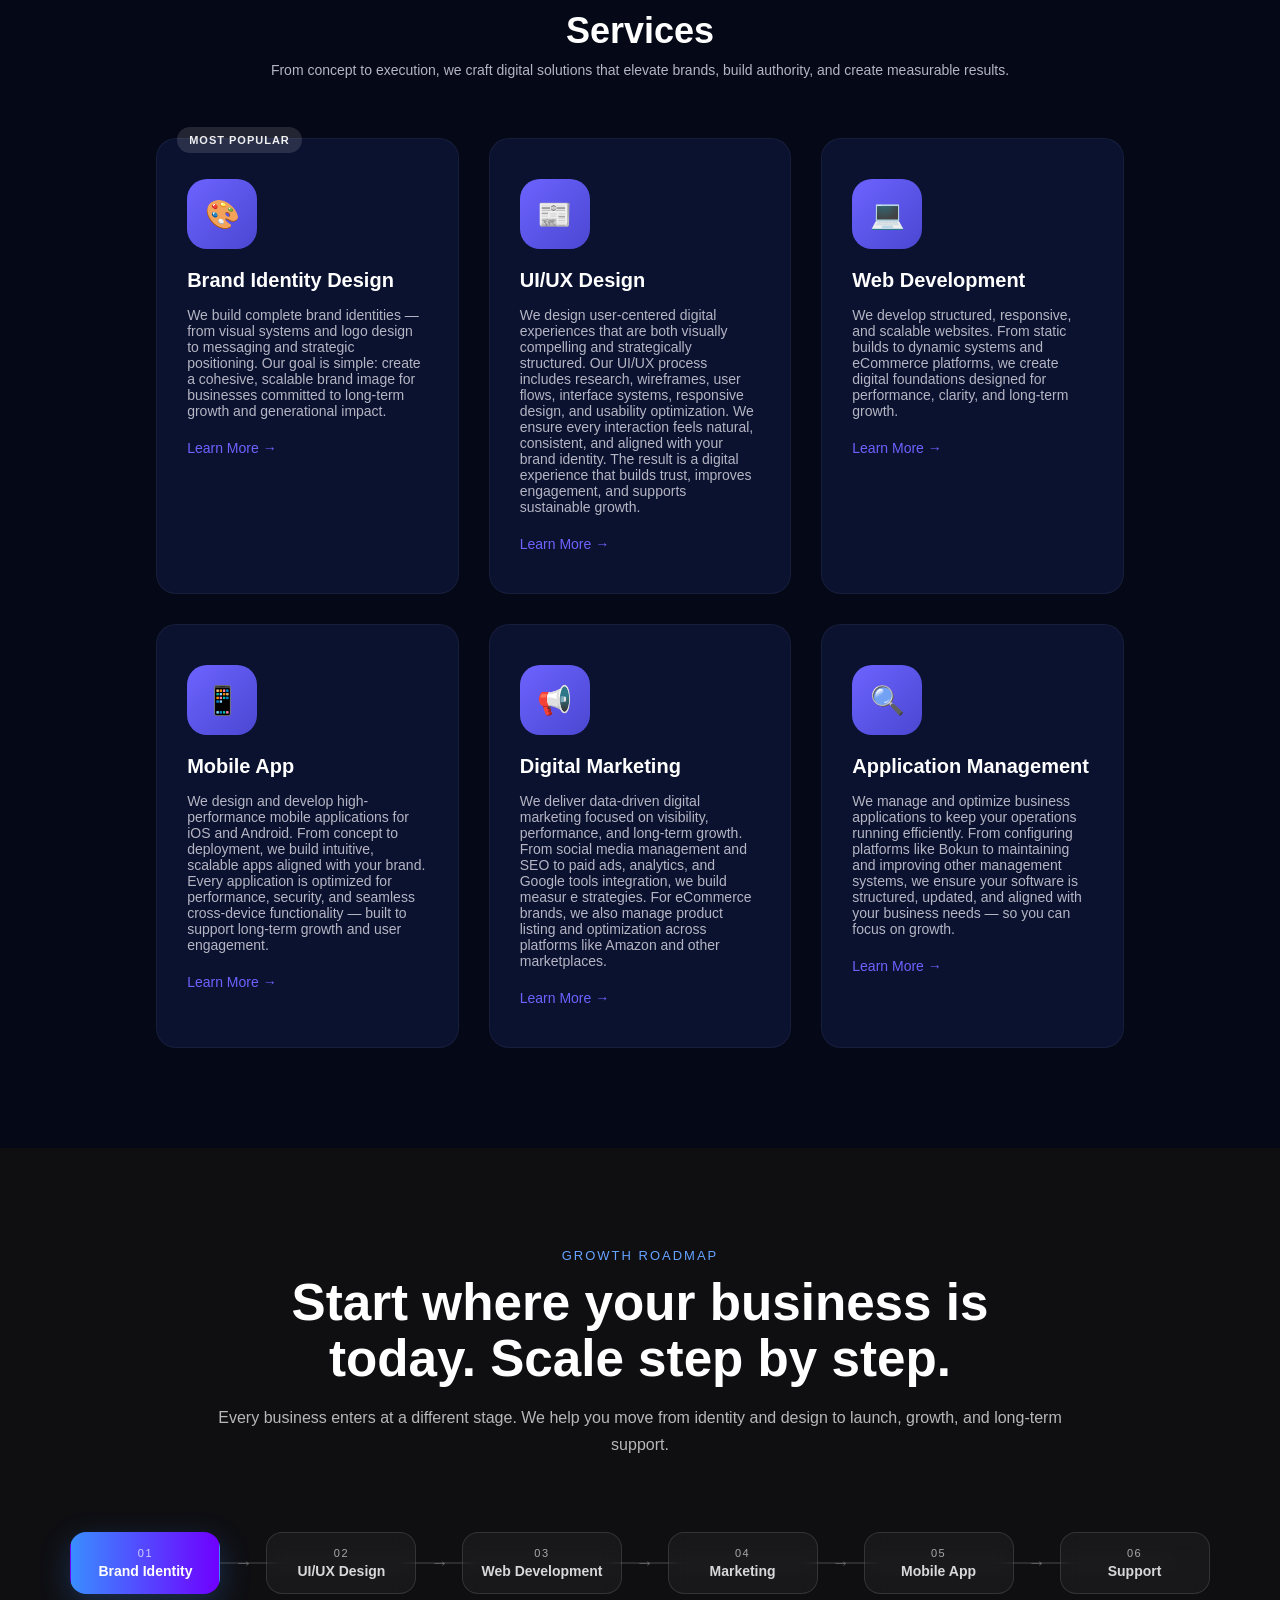
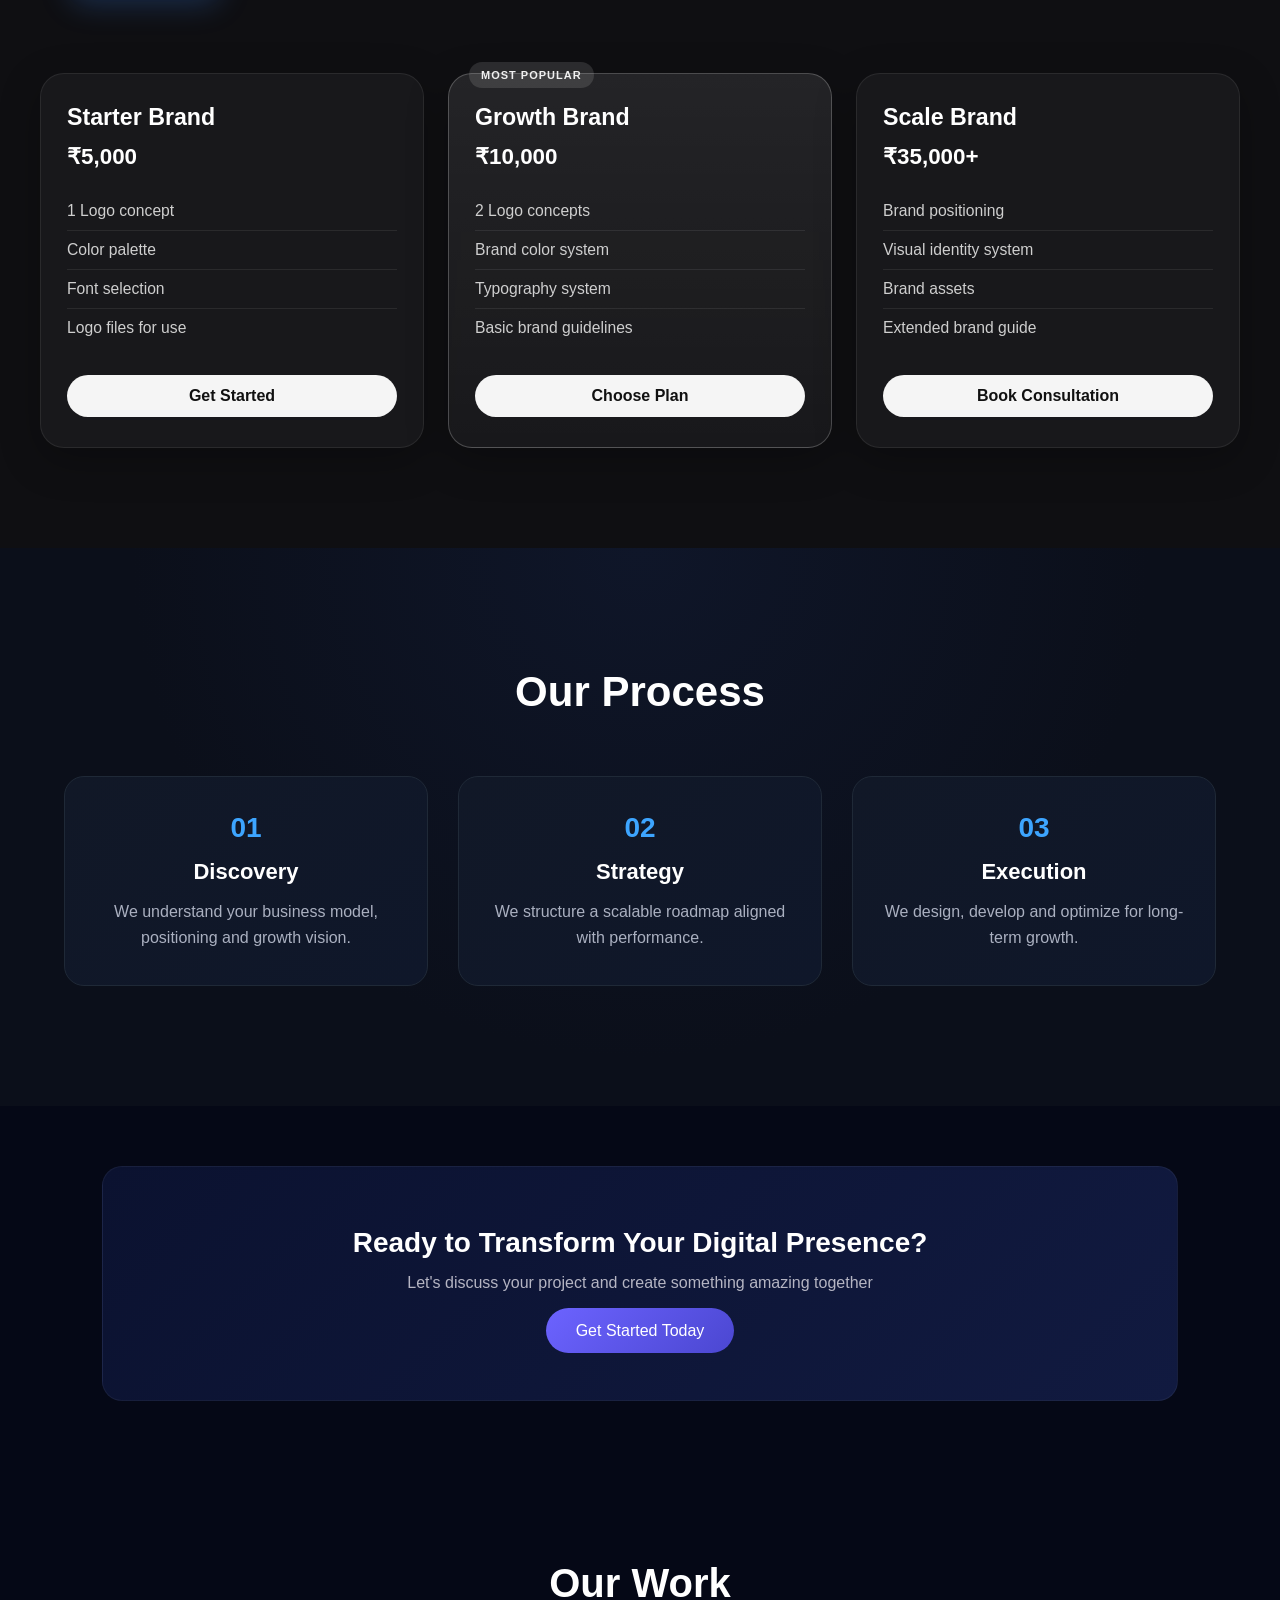
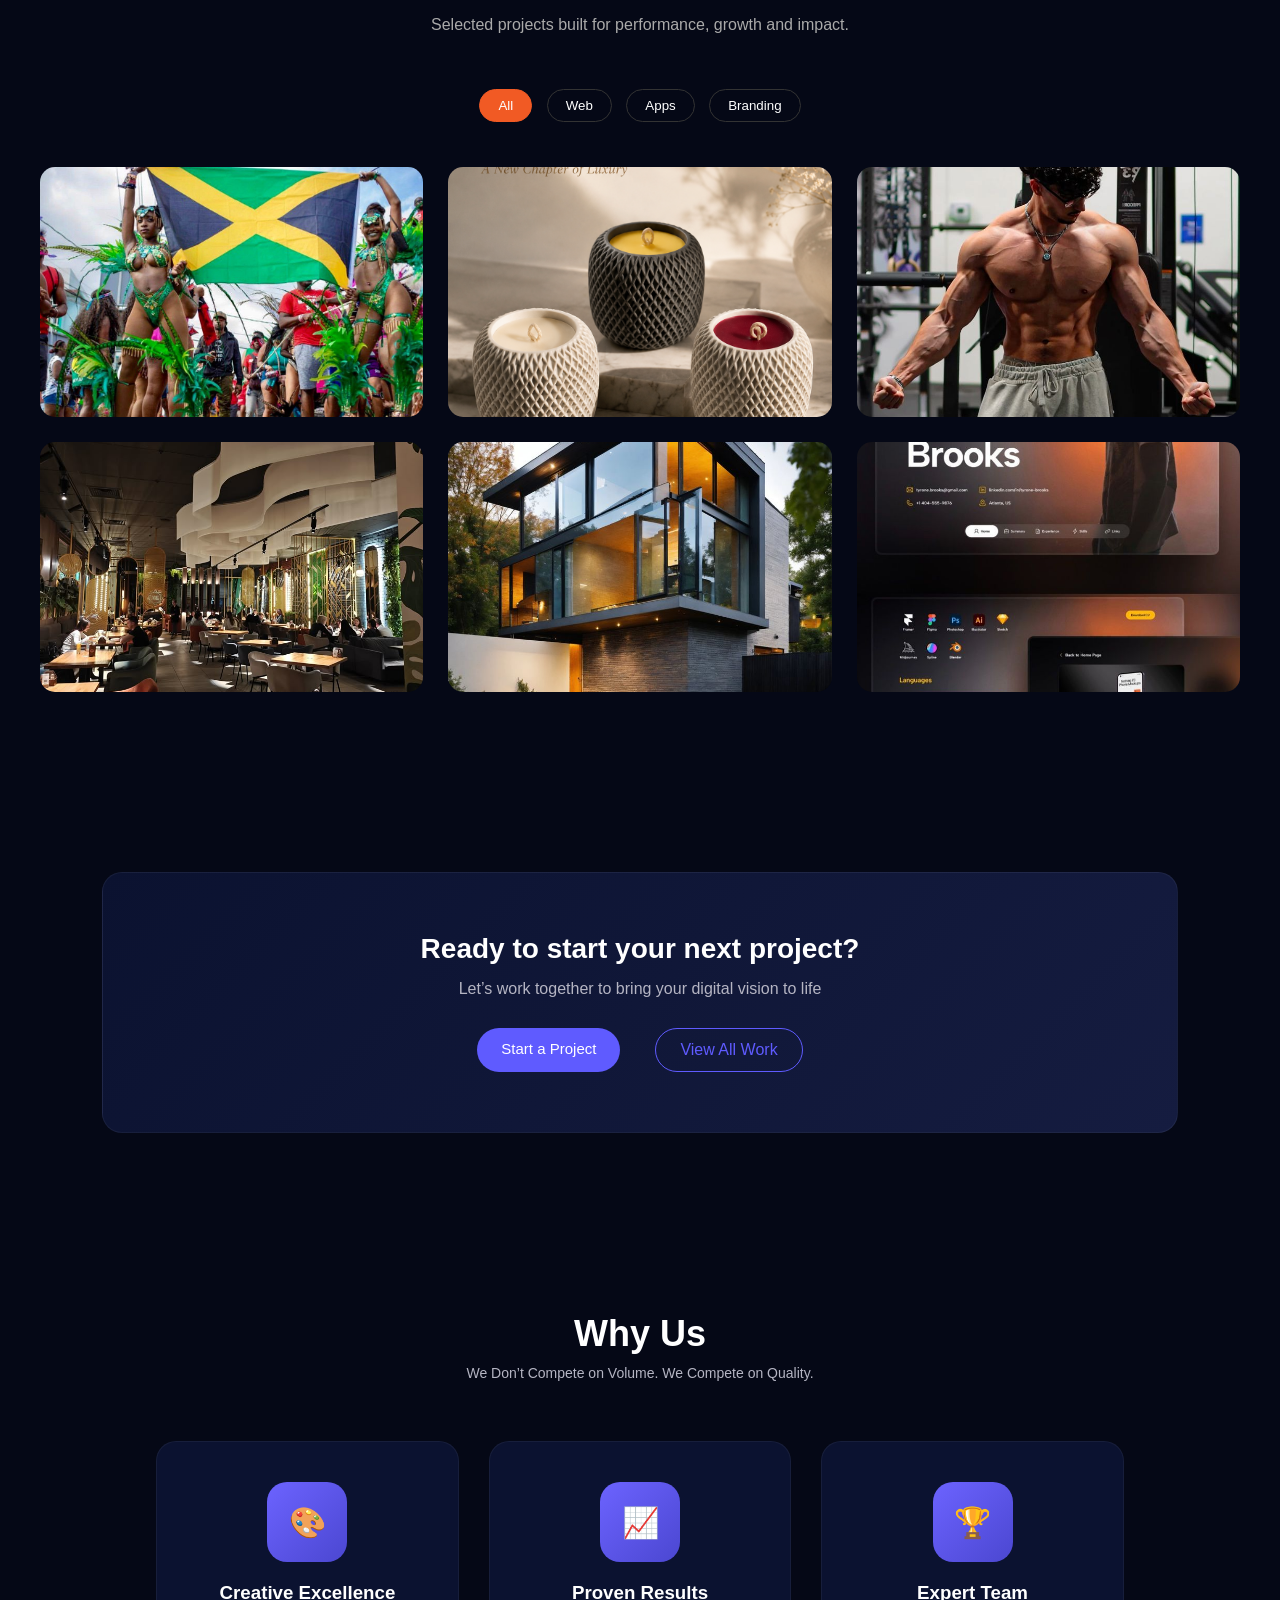
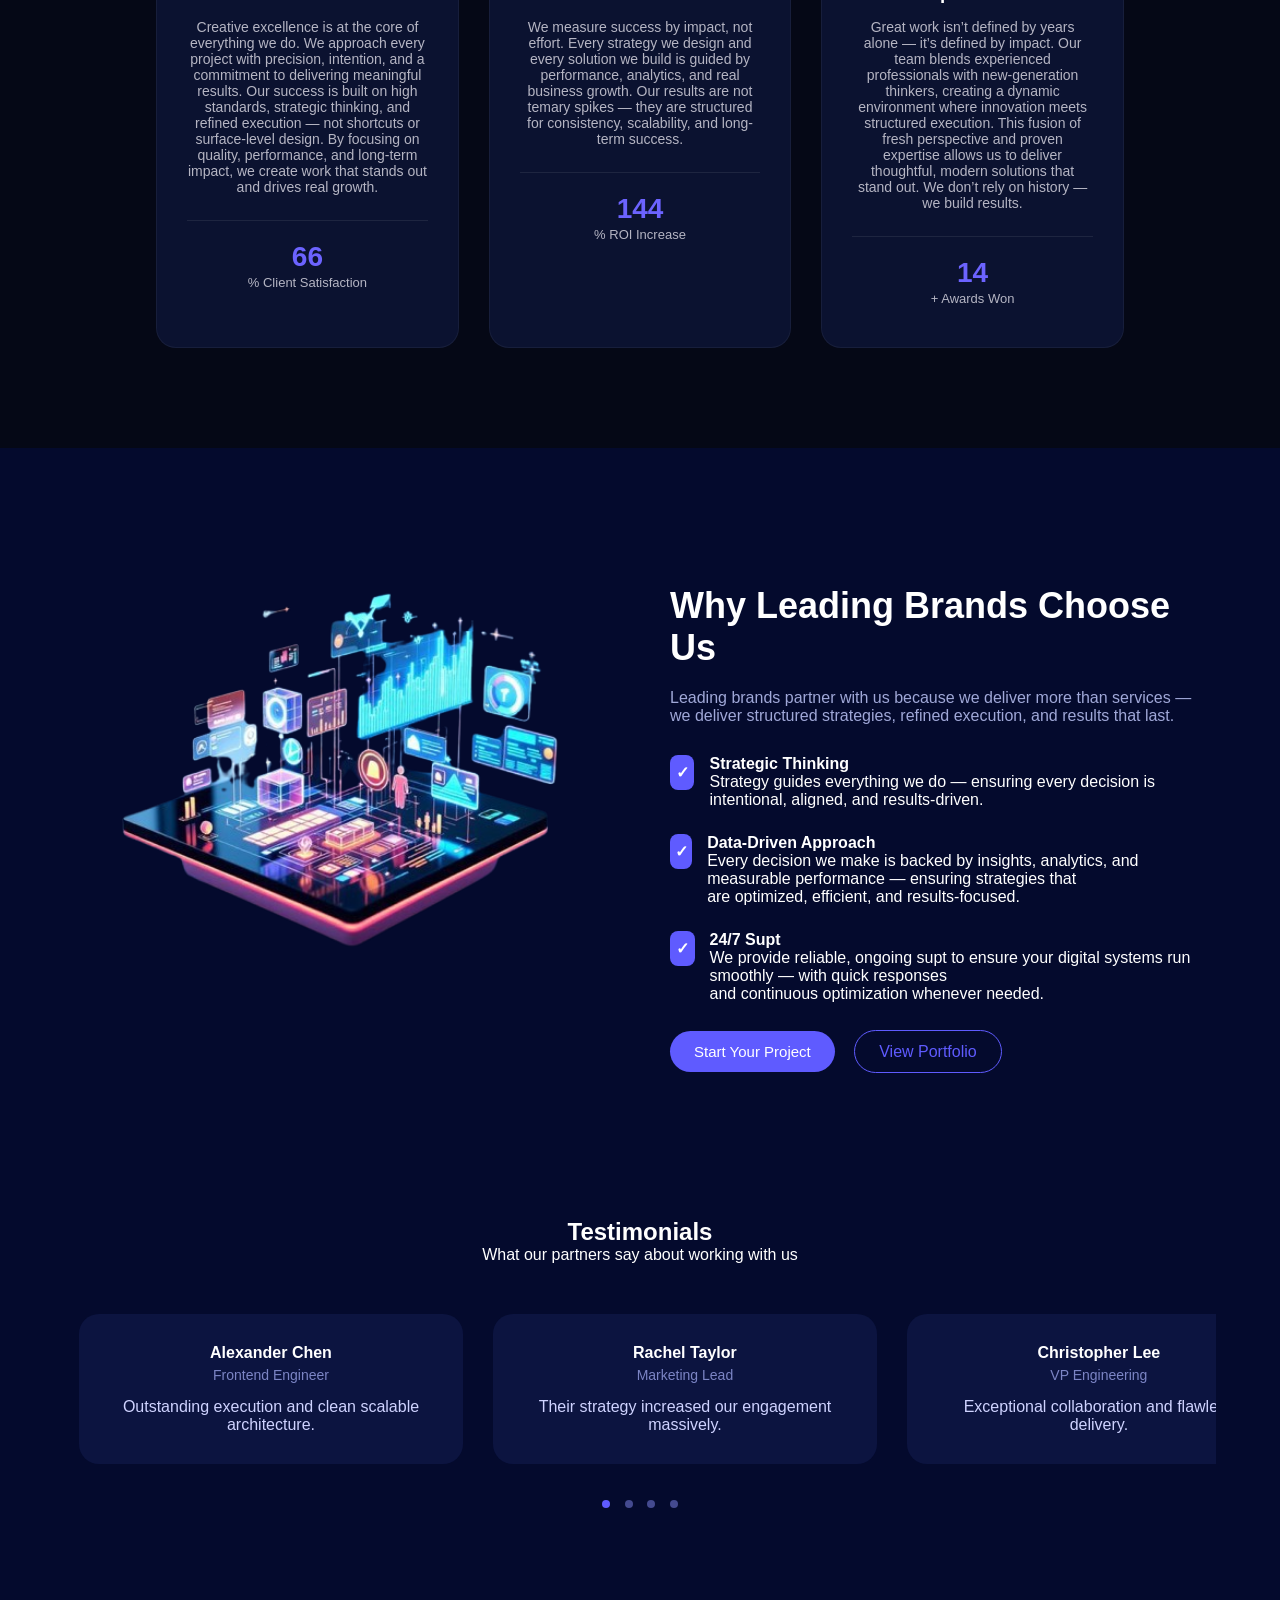
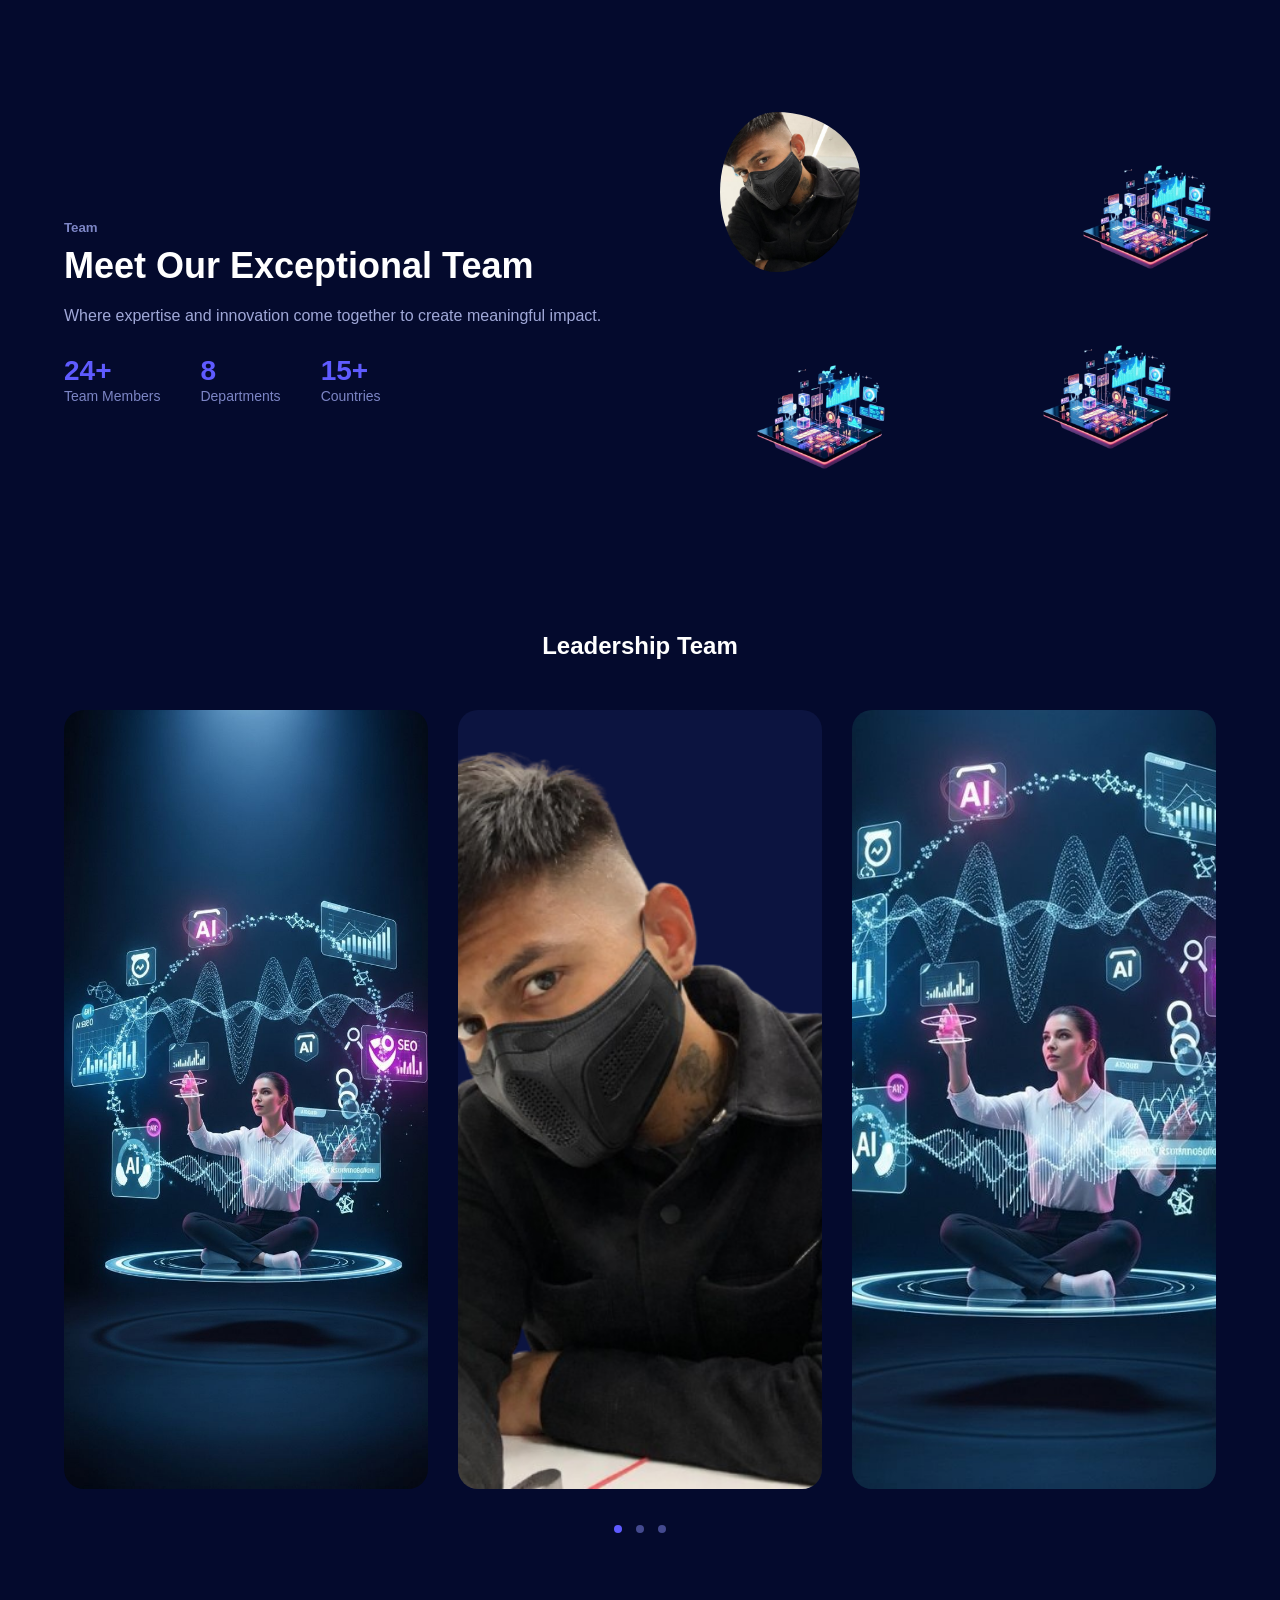
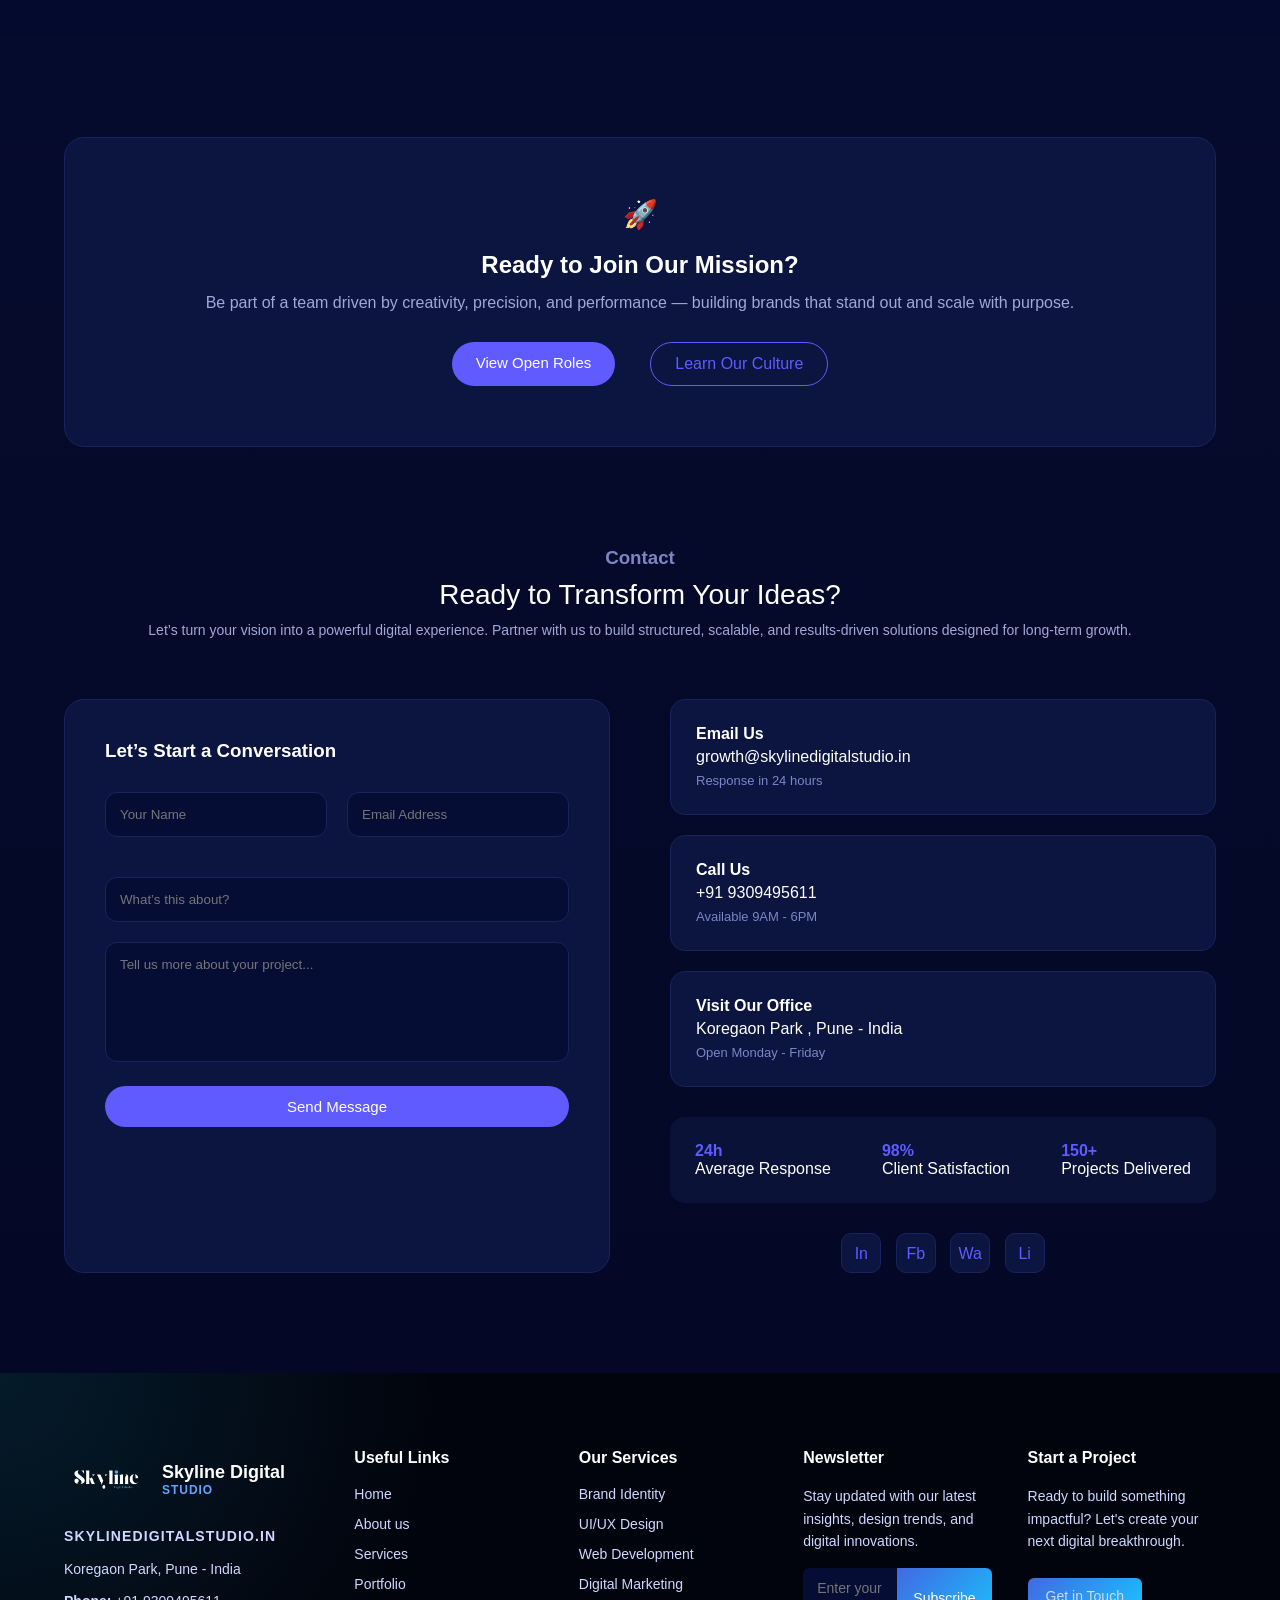
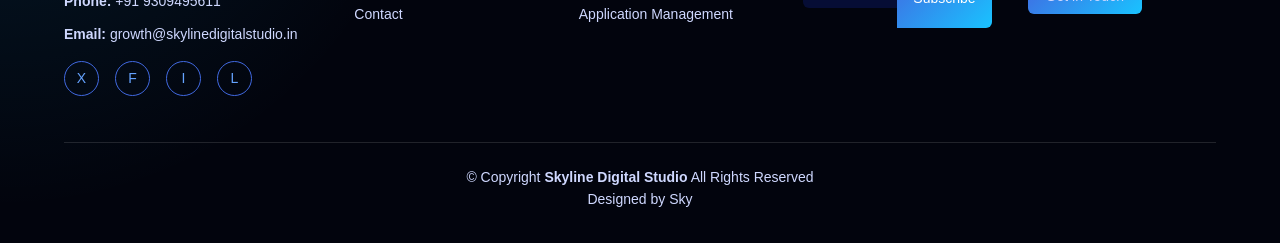
==== commit 547174dd: "Update index.html" ====
--- a/index.html
+++ b/index.html
@@ -646,8 +646,8 @@
   </div>
 </a>
 
-       <a href="https://pajerovacationandtours.com/" target="_blank" class="fw-card" data-category="web">
-  <img src="https://picsum.photos/600/400?1">
+       <a href="" target="_blank" class="fw-card" data-category="web">
+  <img src="images/portfolioscreenshot.jpg">
   <div class="fw-overlay">
     <h3>Pajero Tours</h3>
     <p>Travel Website</p>
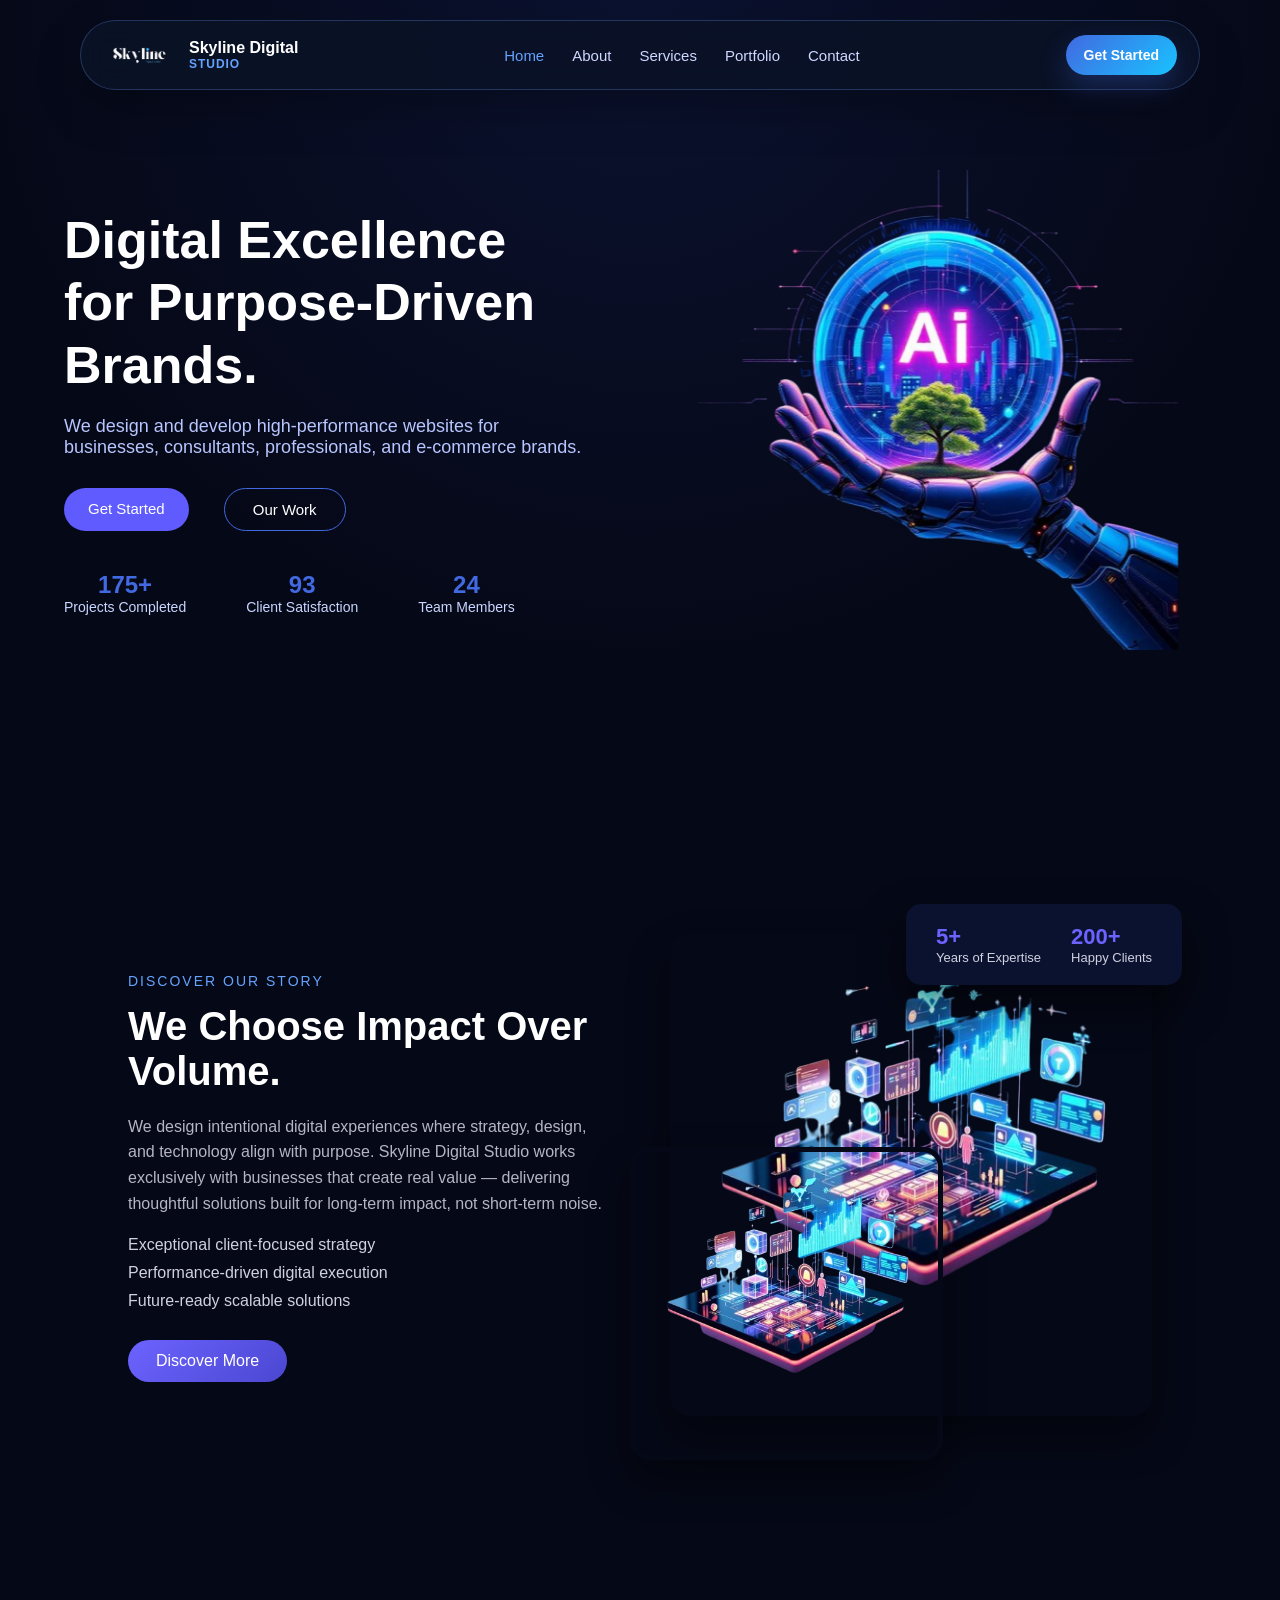
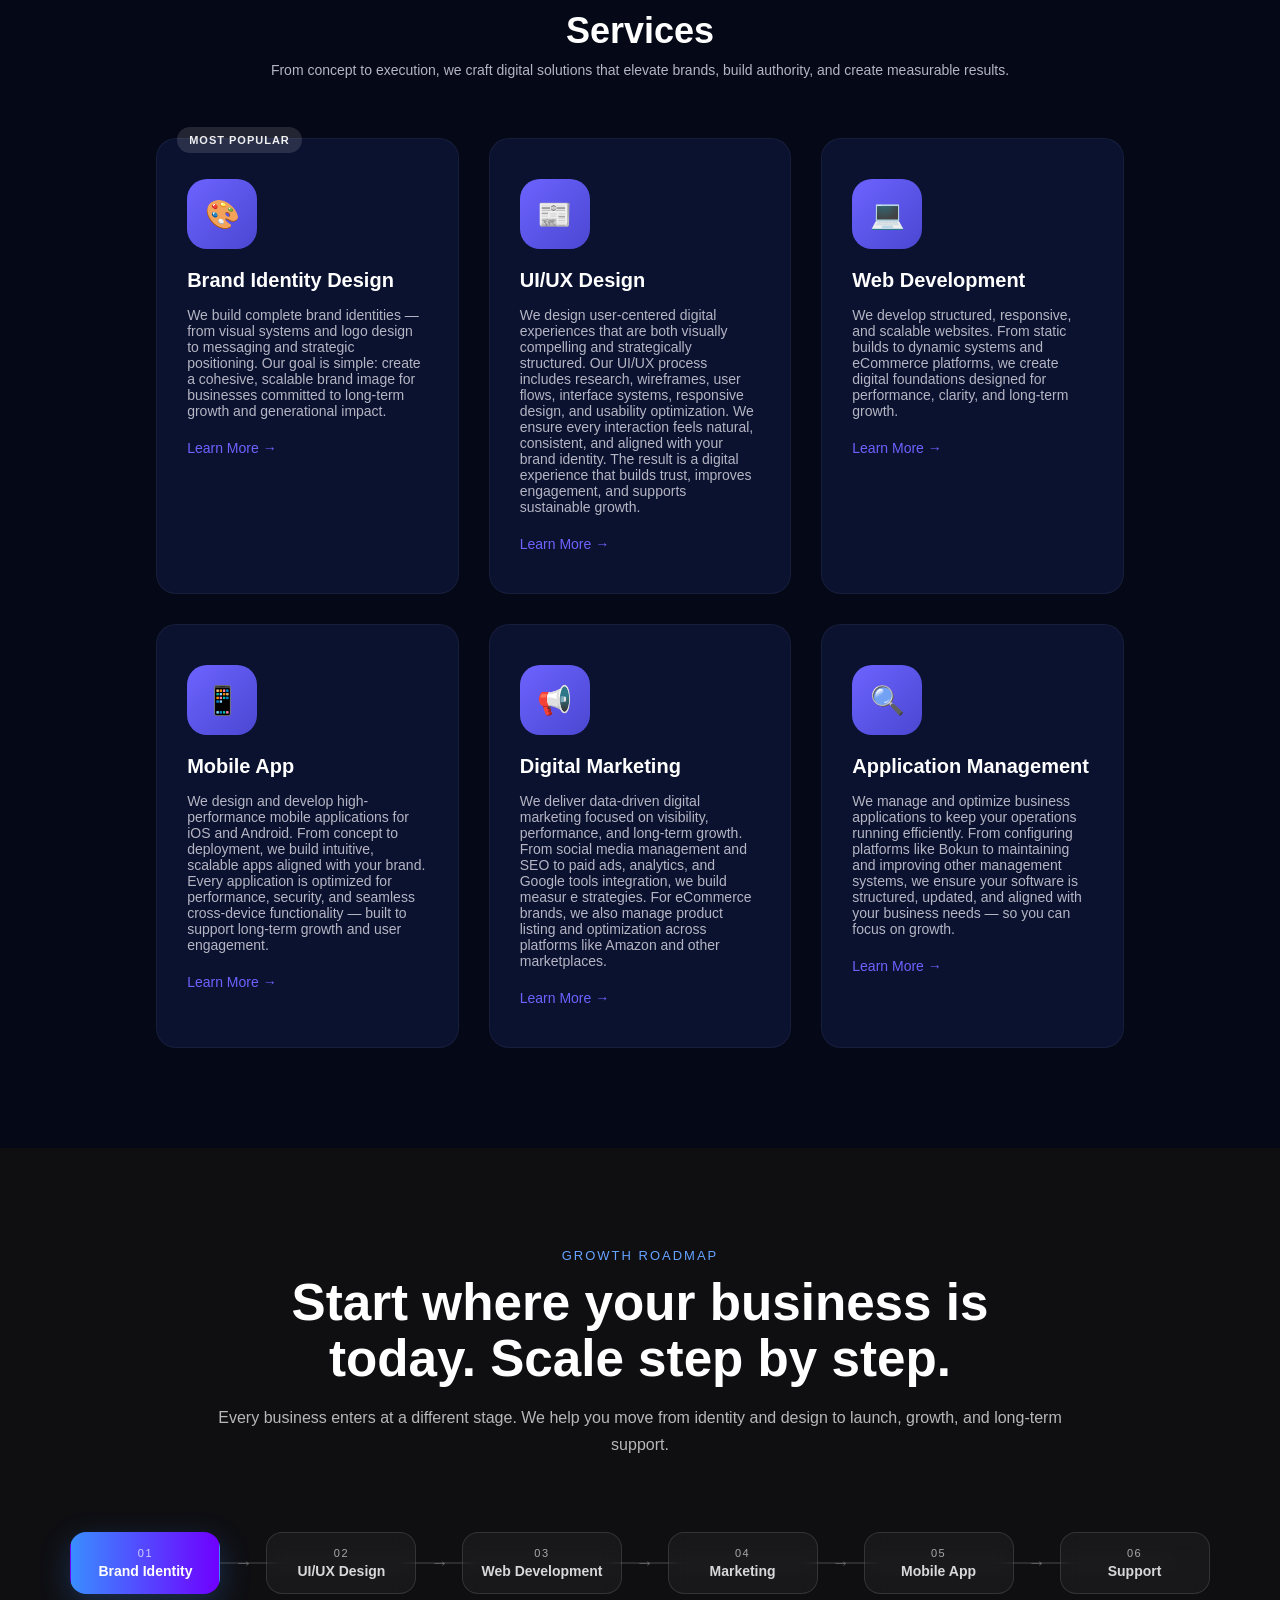
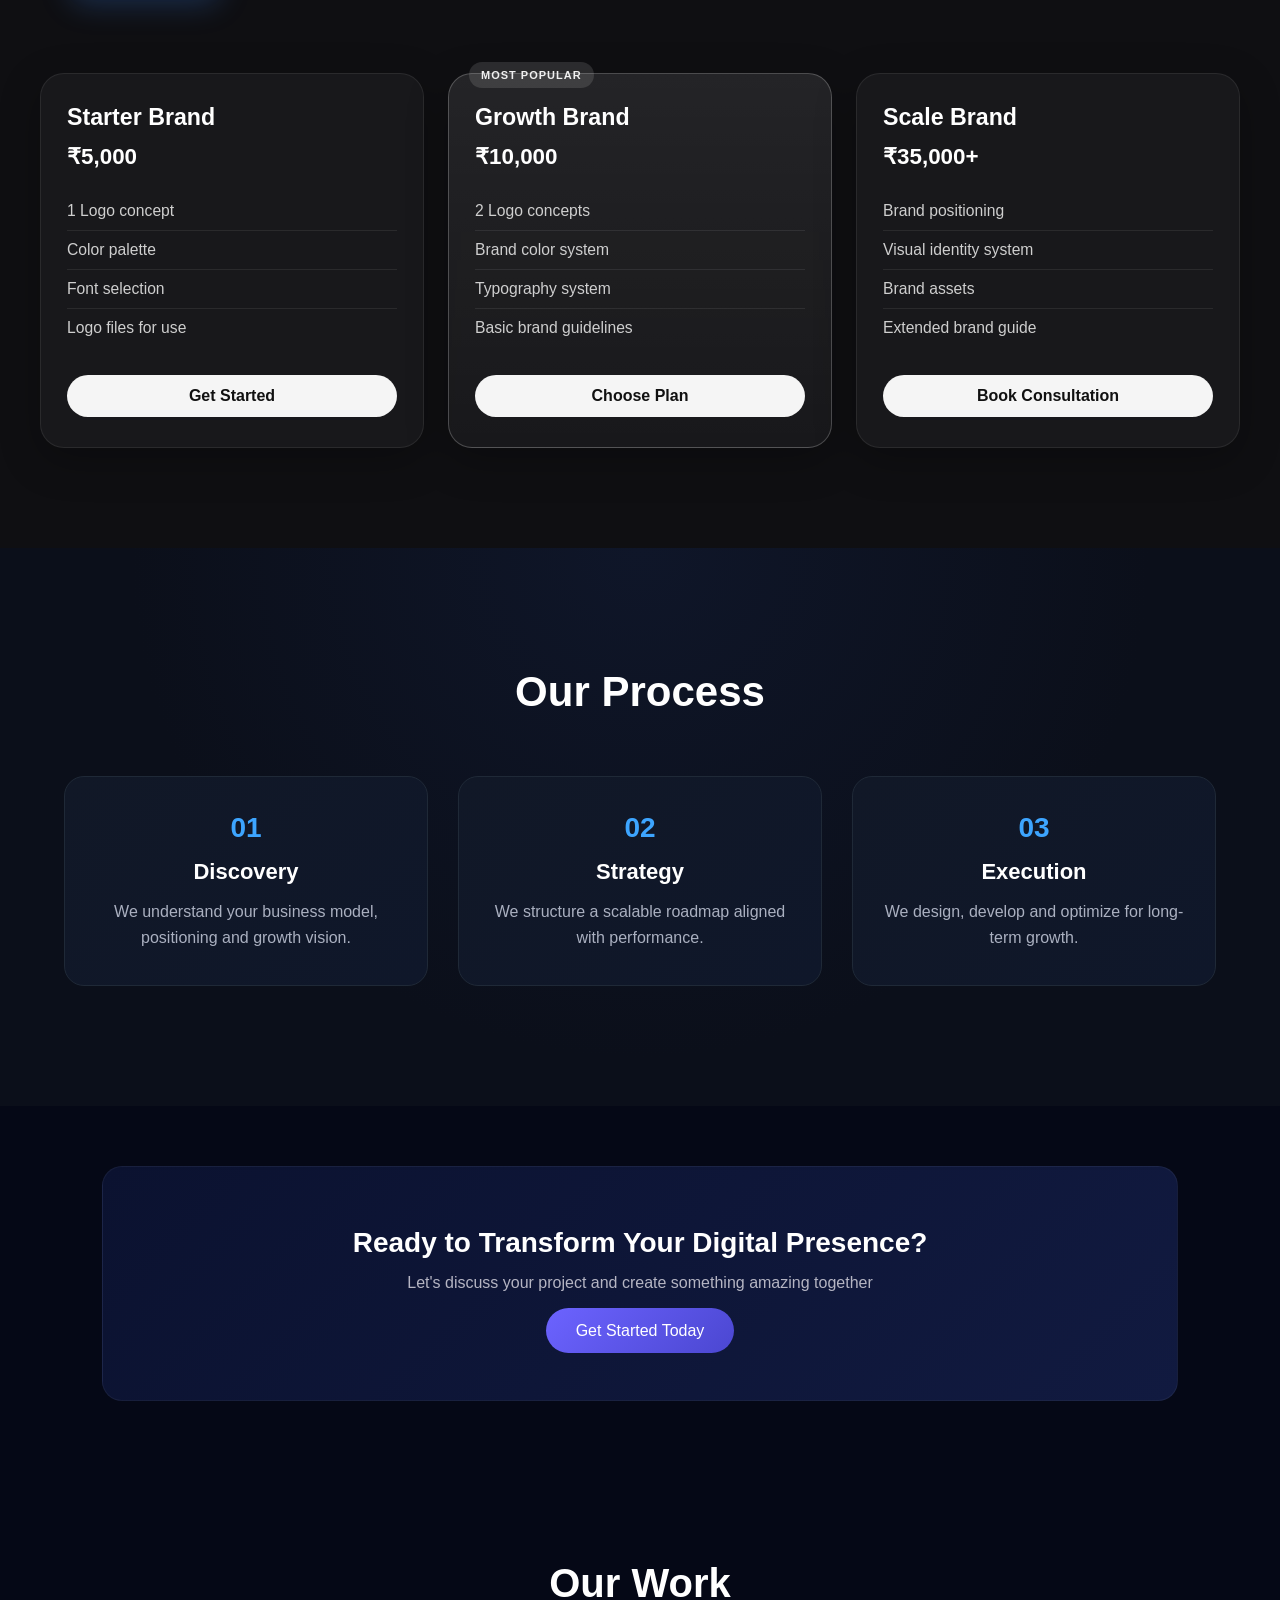
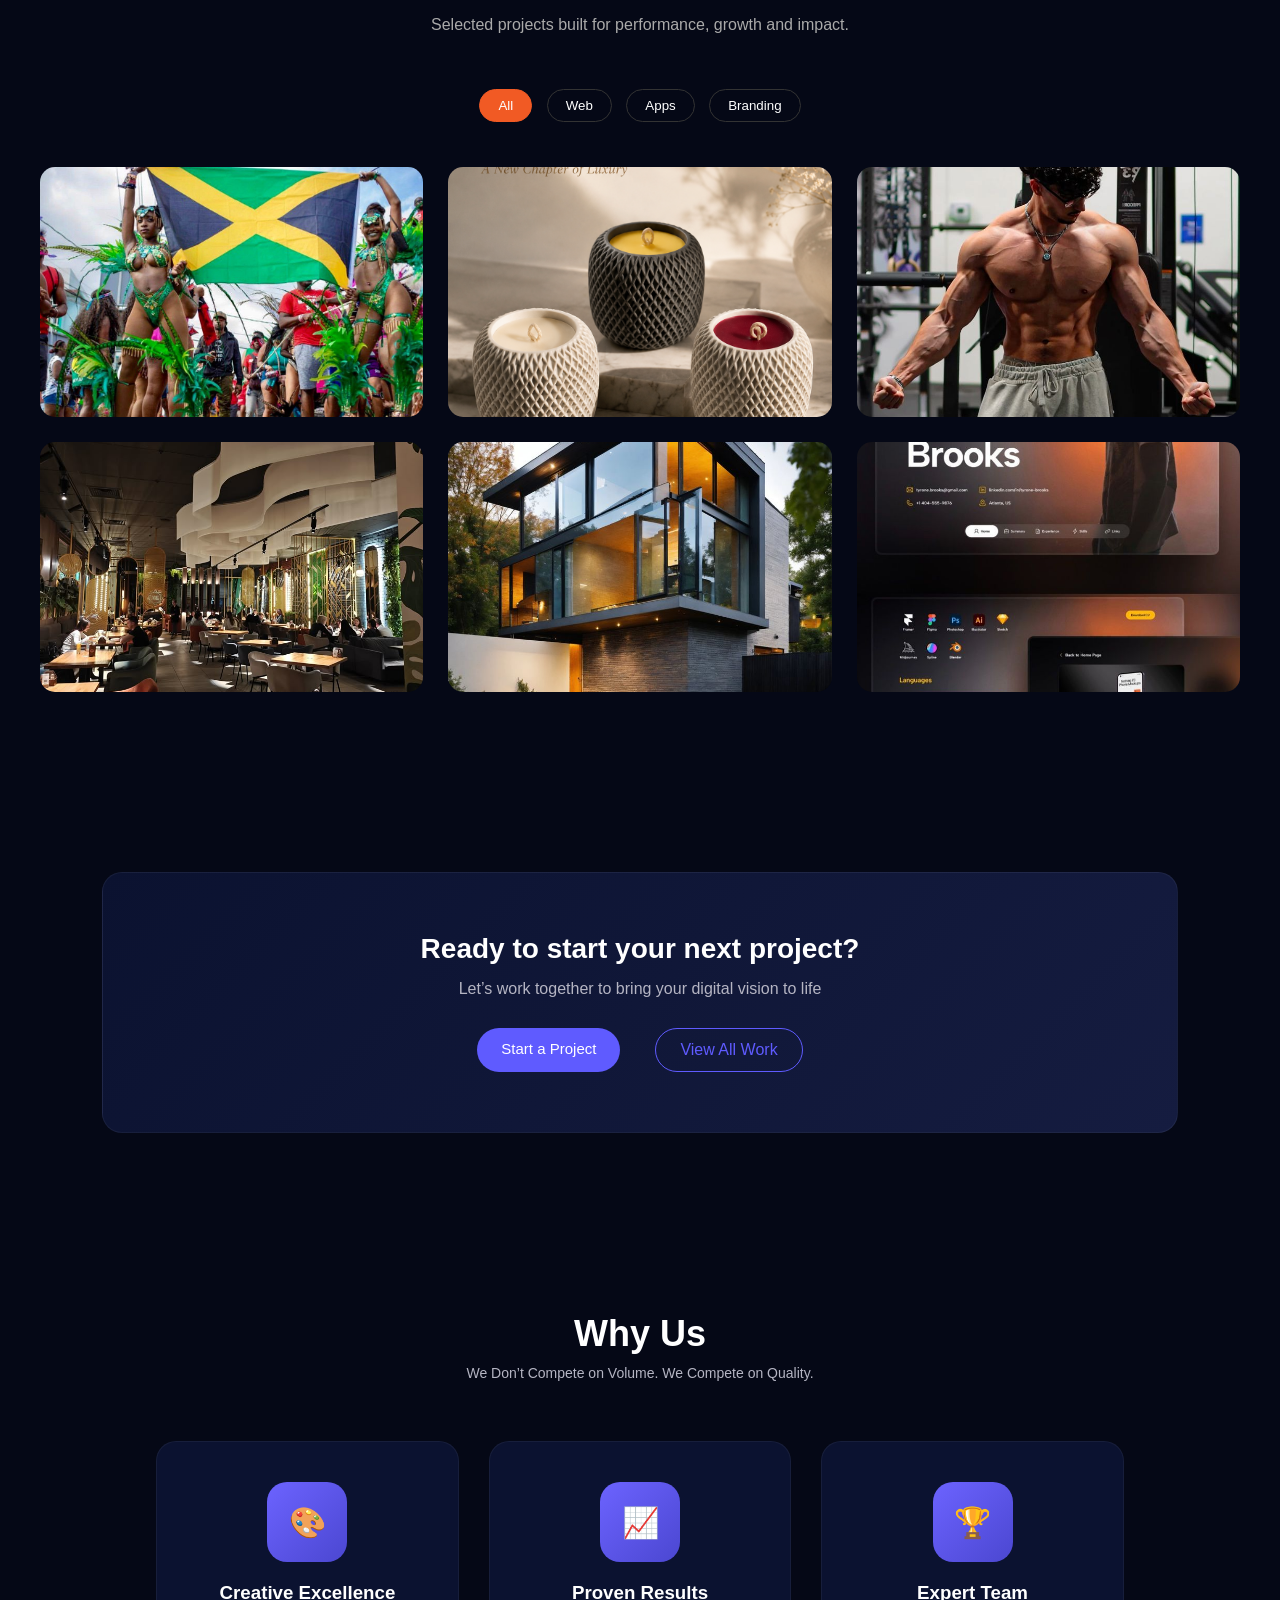
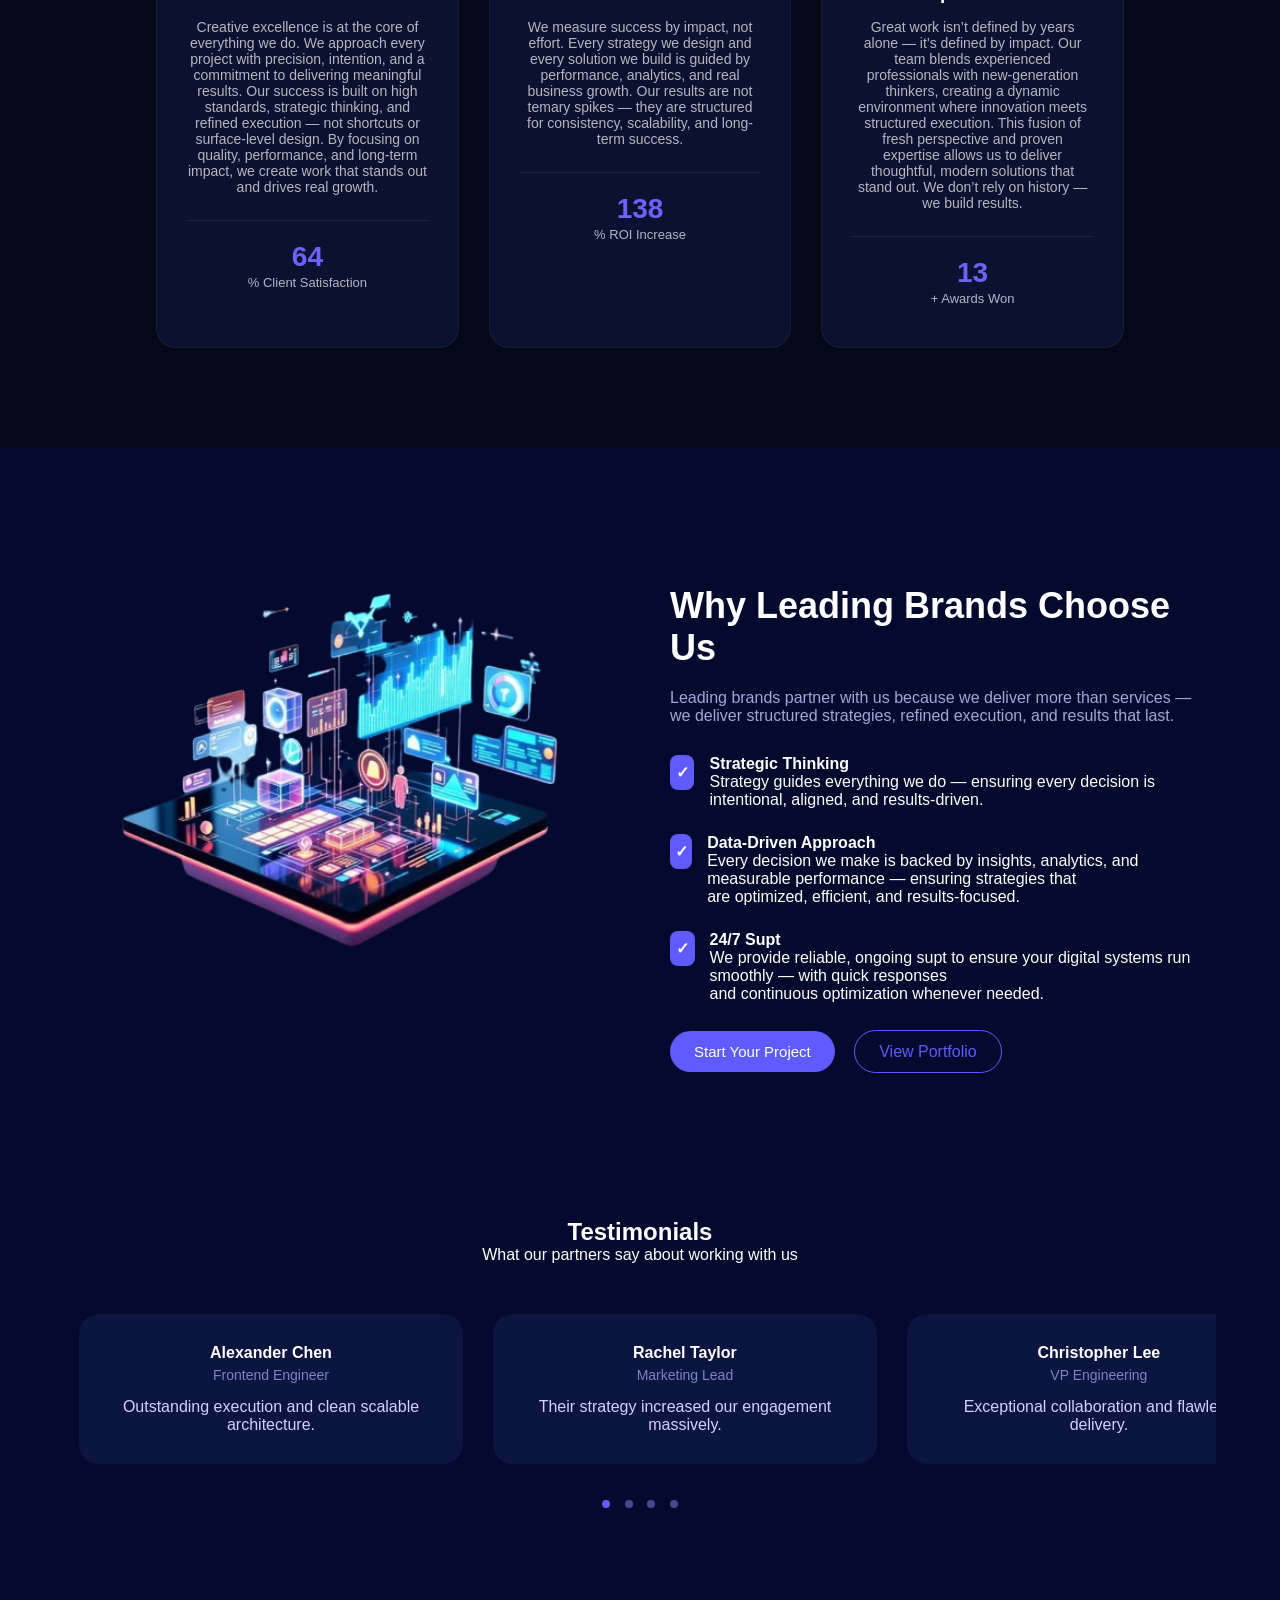
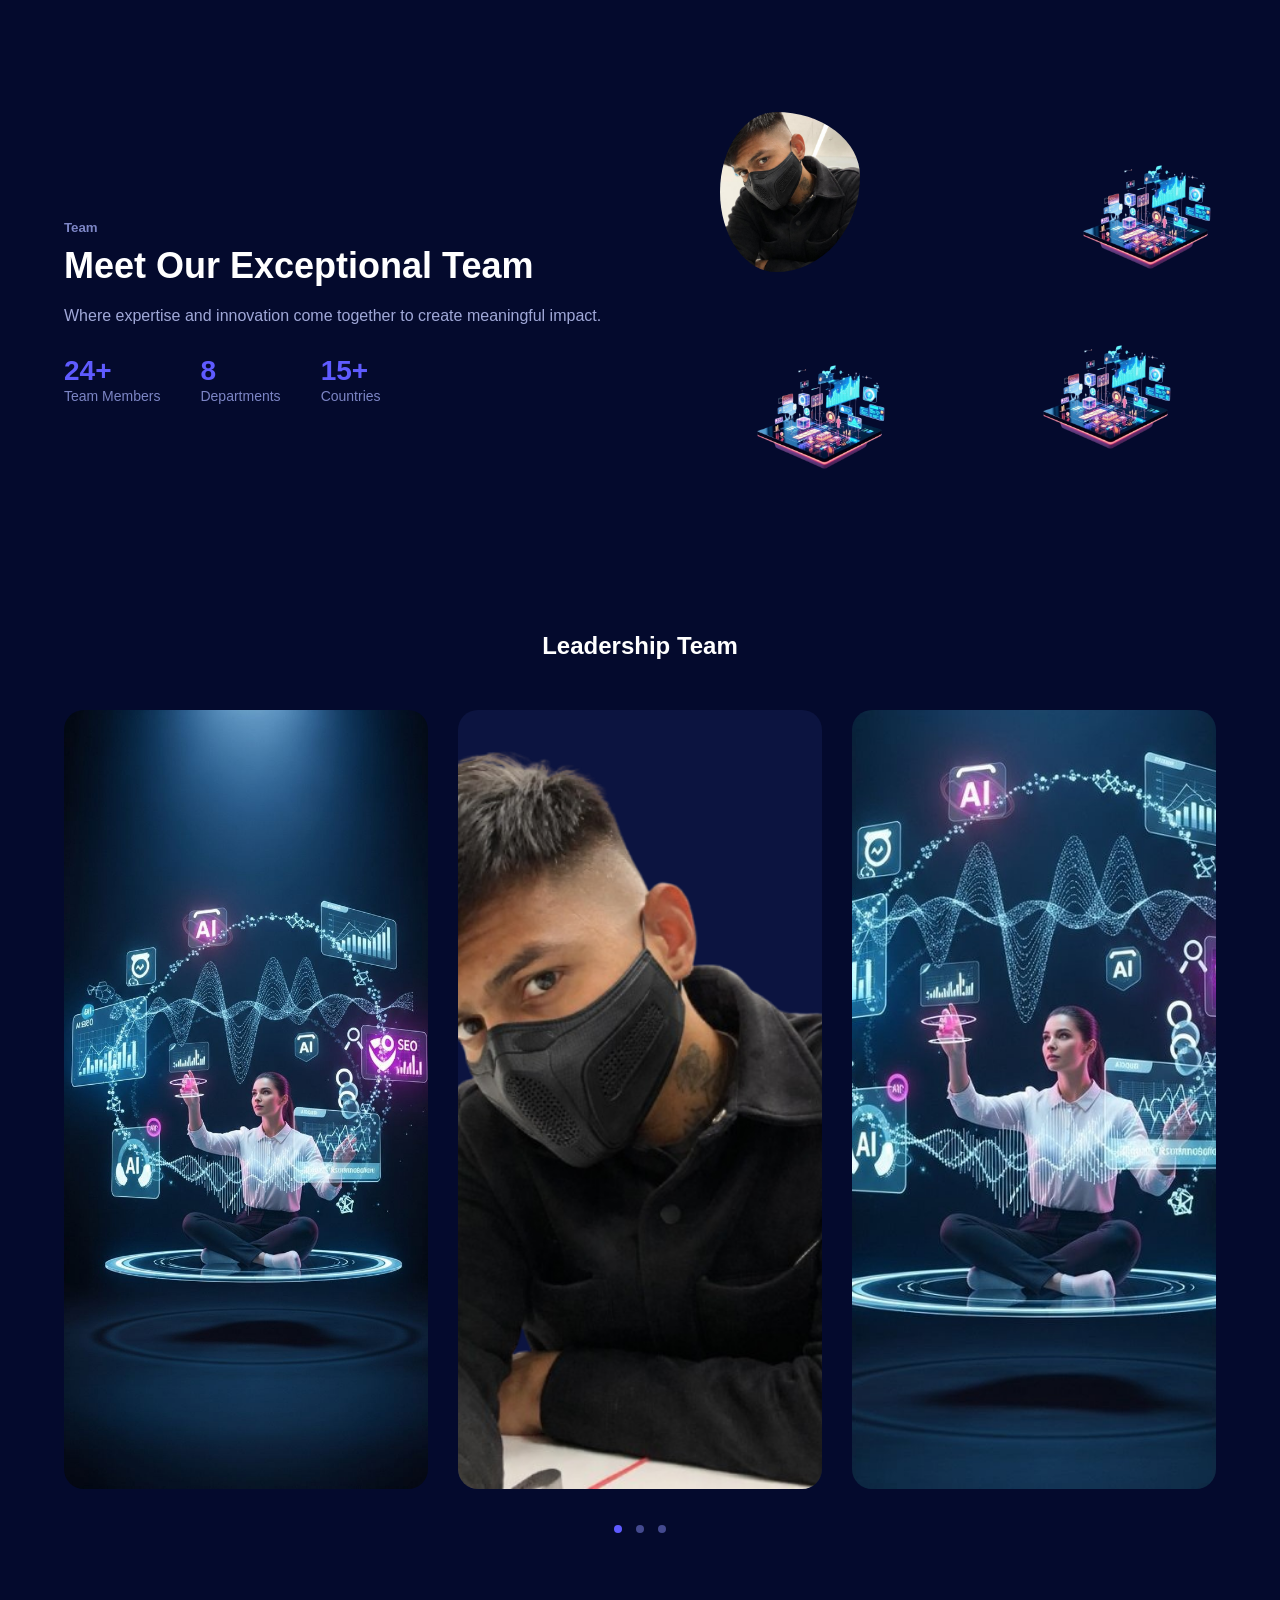
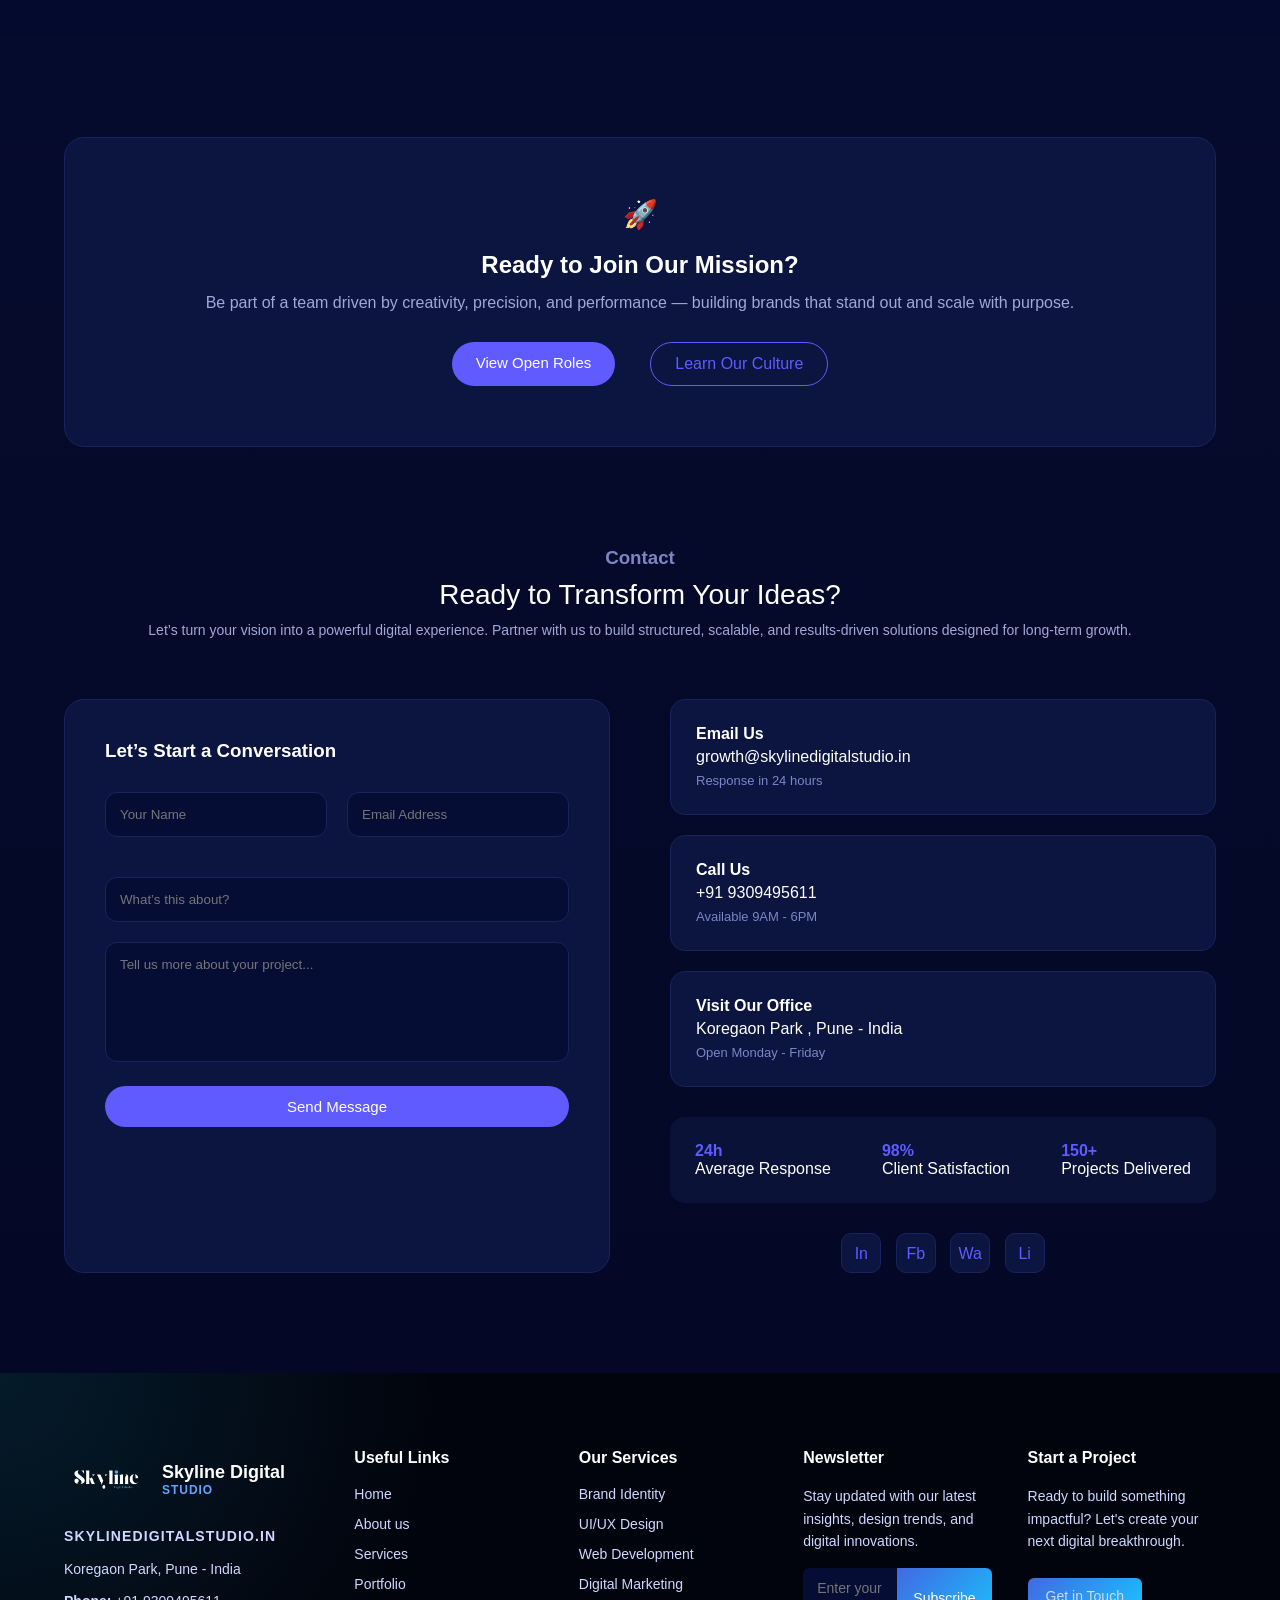
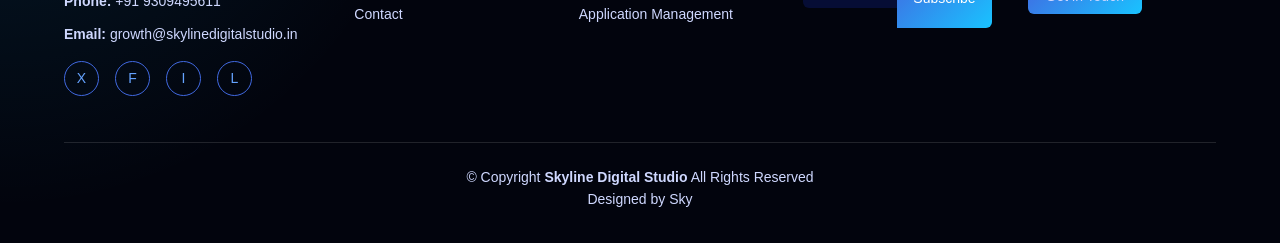
==== commit 83cd43c6: "Update index.html" ====
--- a/index.html
+++ b/index.html
@@ -649,7 +649,7 @@
        <a href="" target="_blank" class="fw-card" data-category="web">
   <img src="images/portfolioscreenshot.jpg">
   <div class="fw-overlay">
-    <h3>Pajero Tours</h3>
+    <h3>Portfoloi</h3>
     <p>Travel Website</p>
   </div>
 </a>
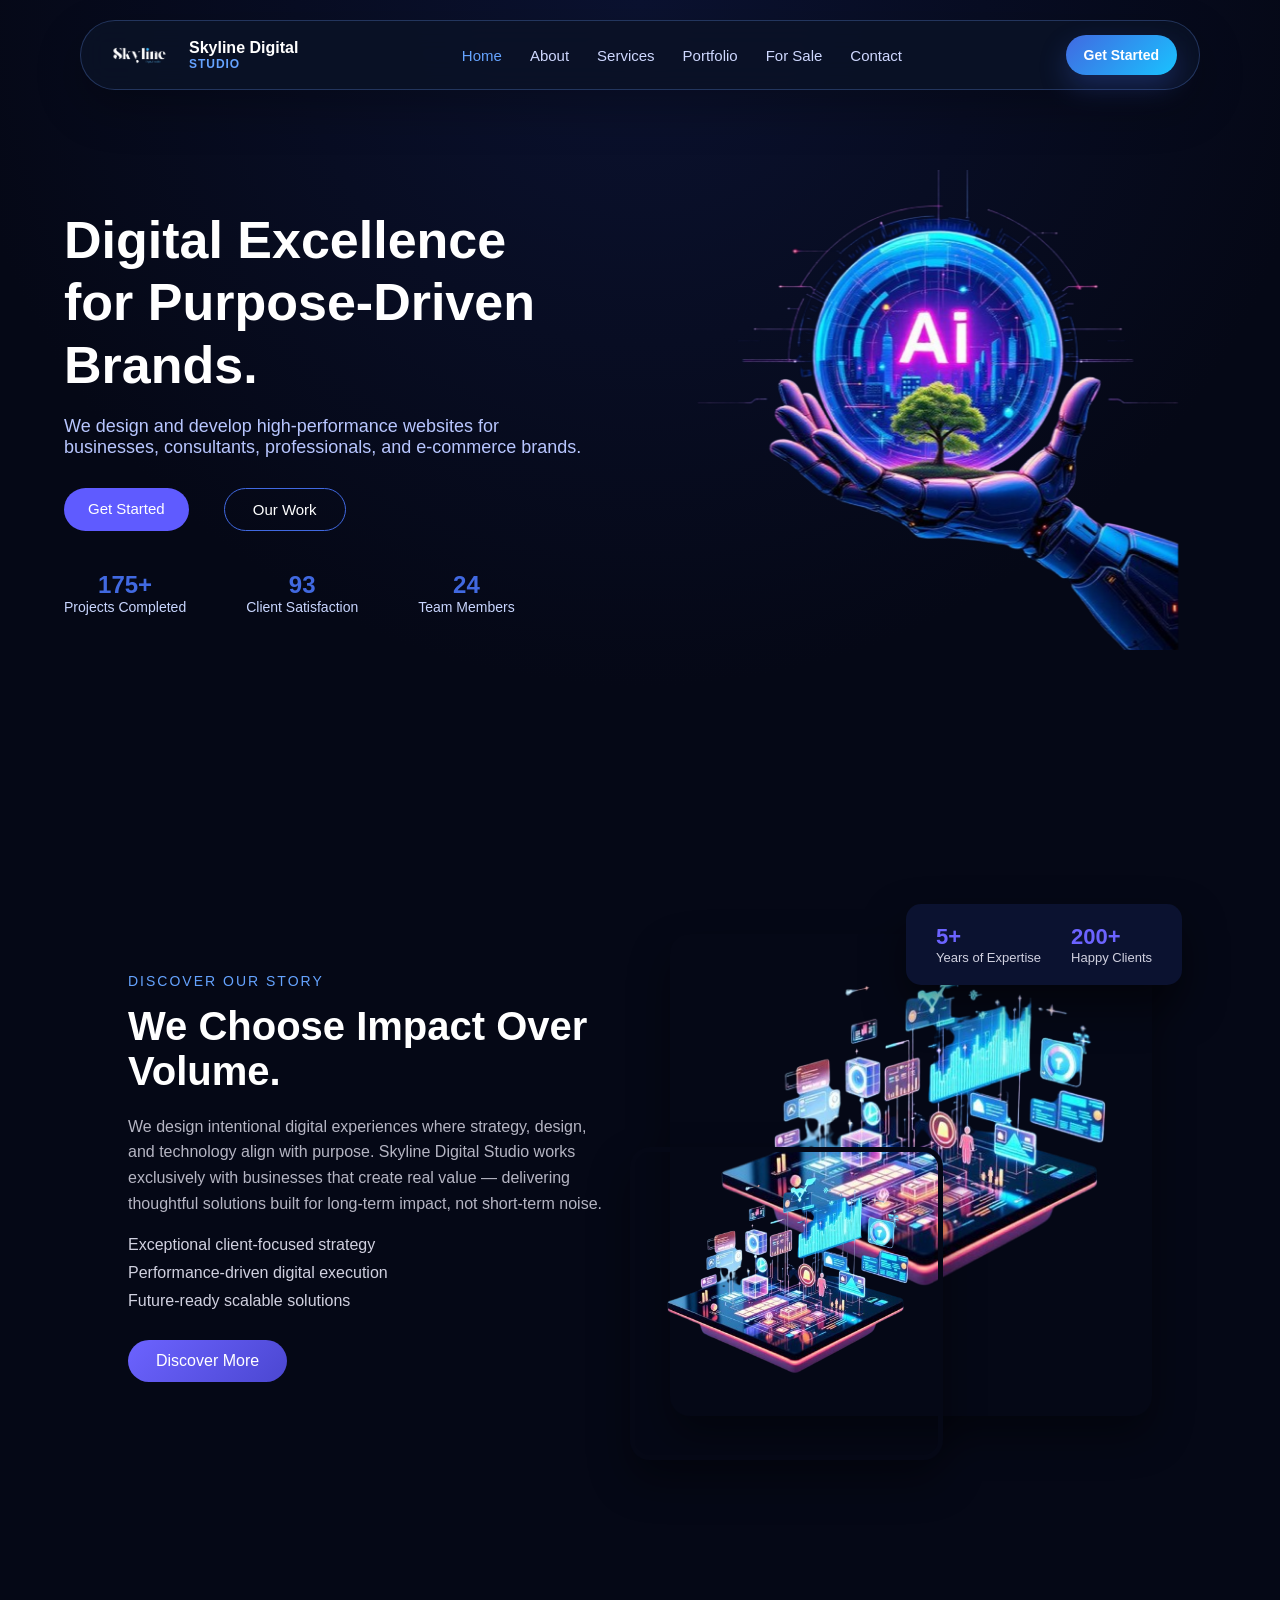
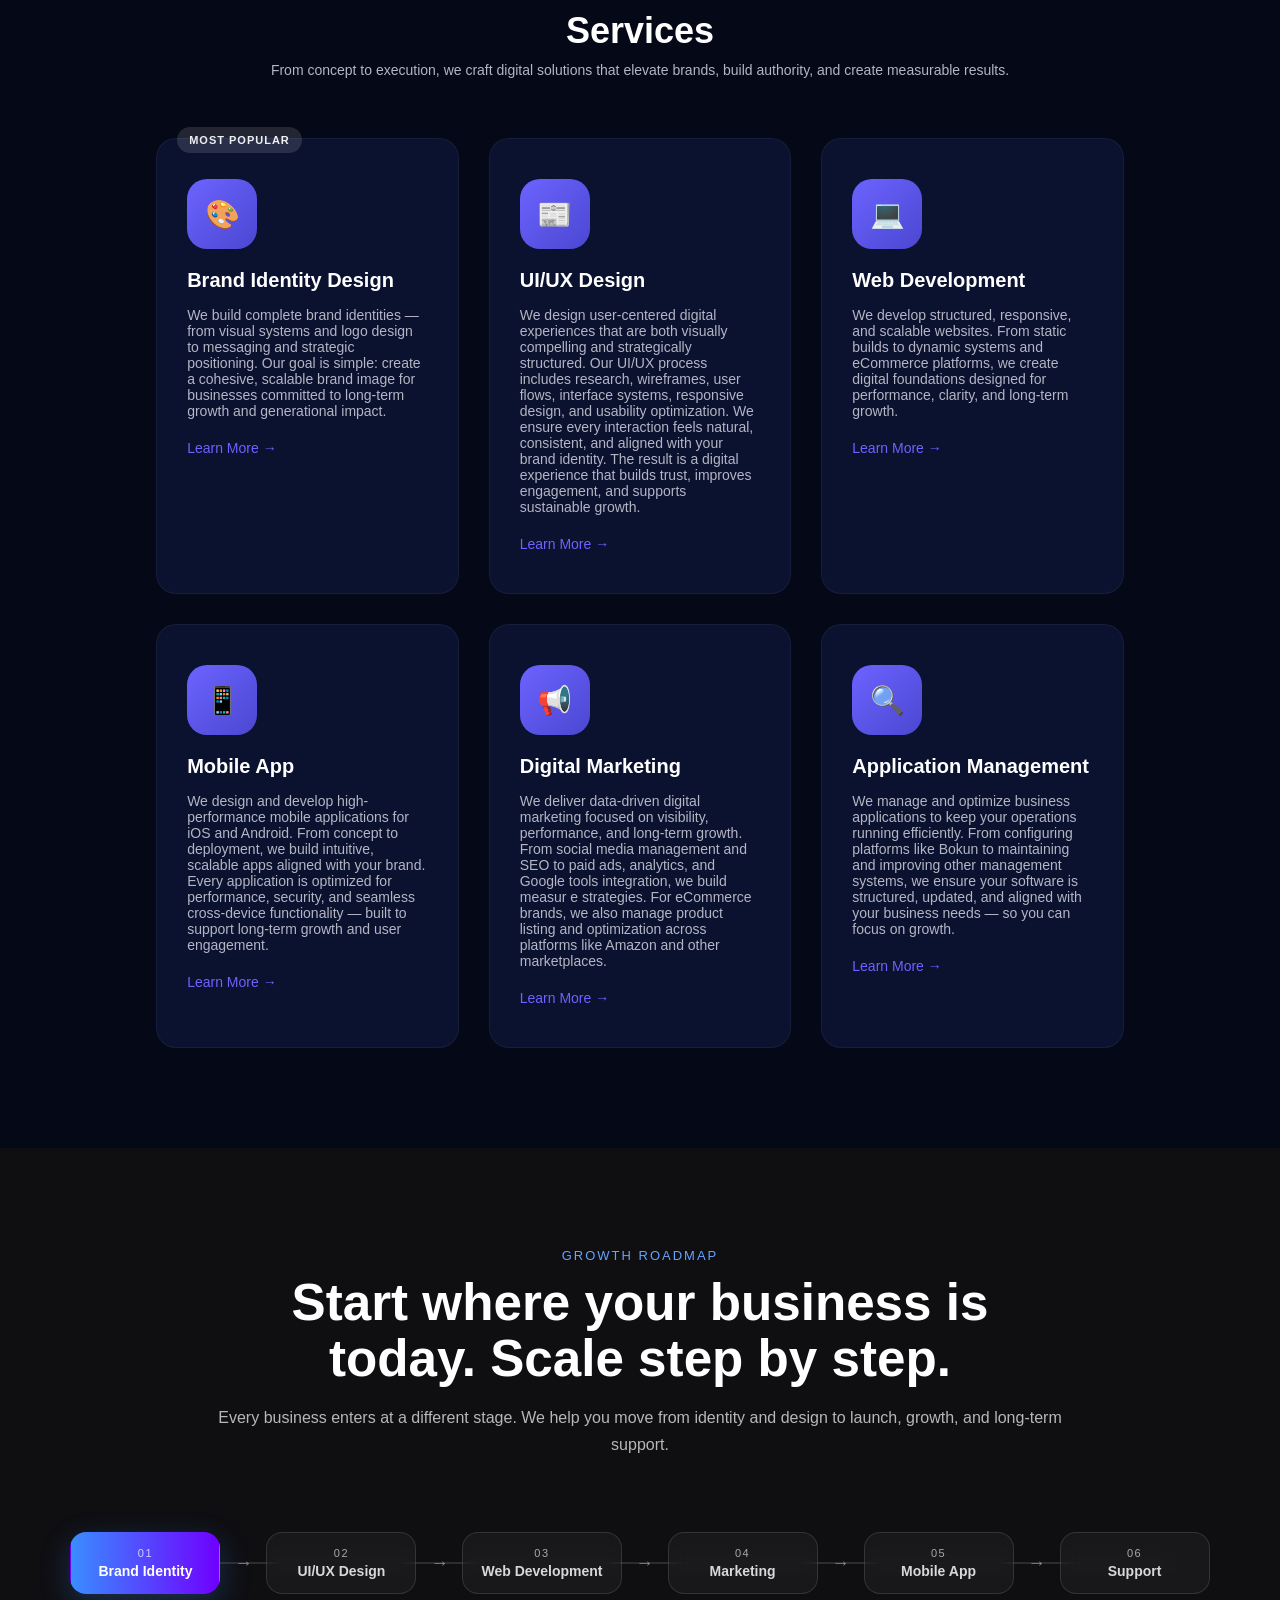
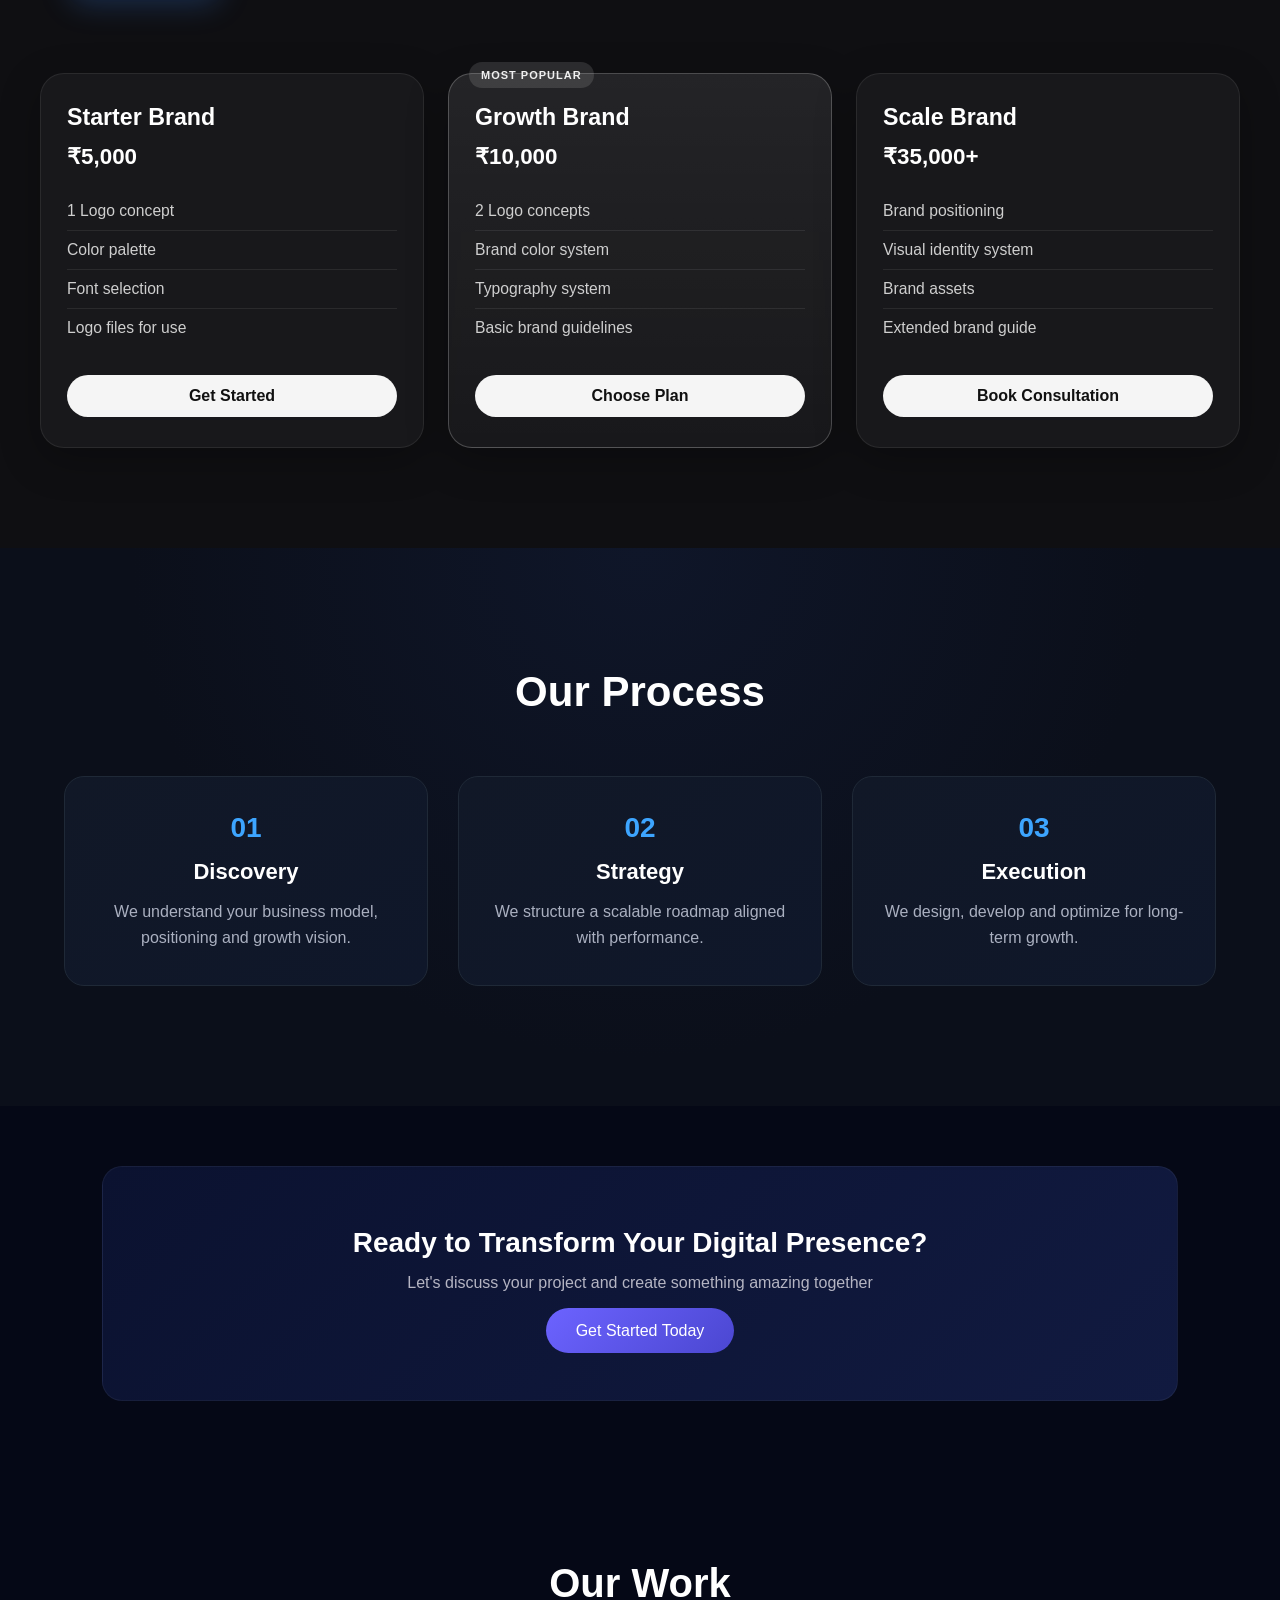
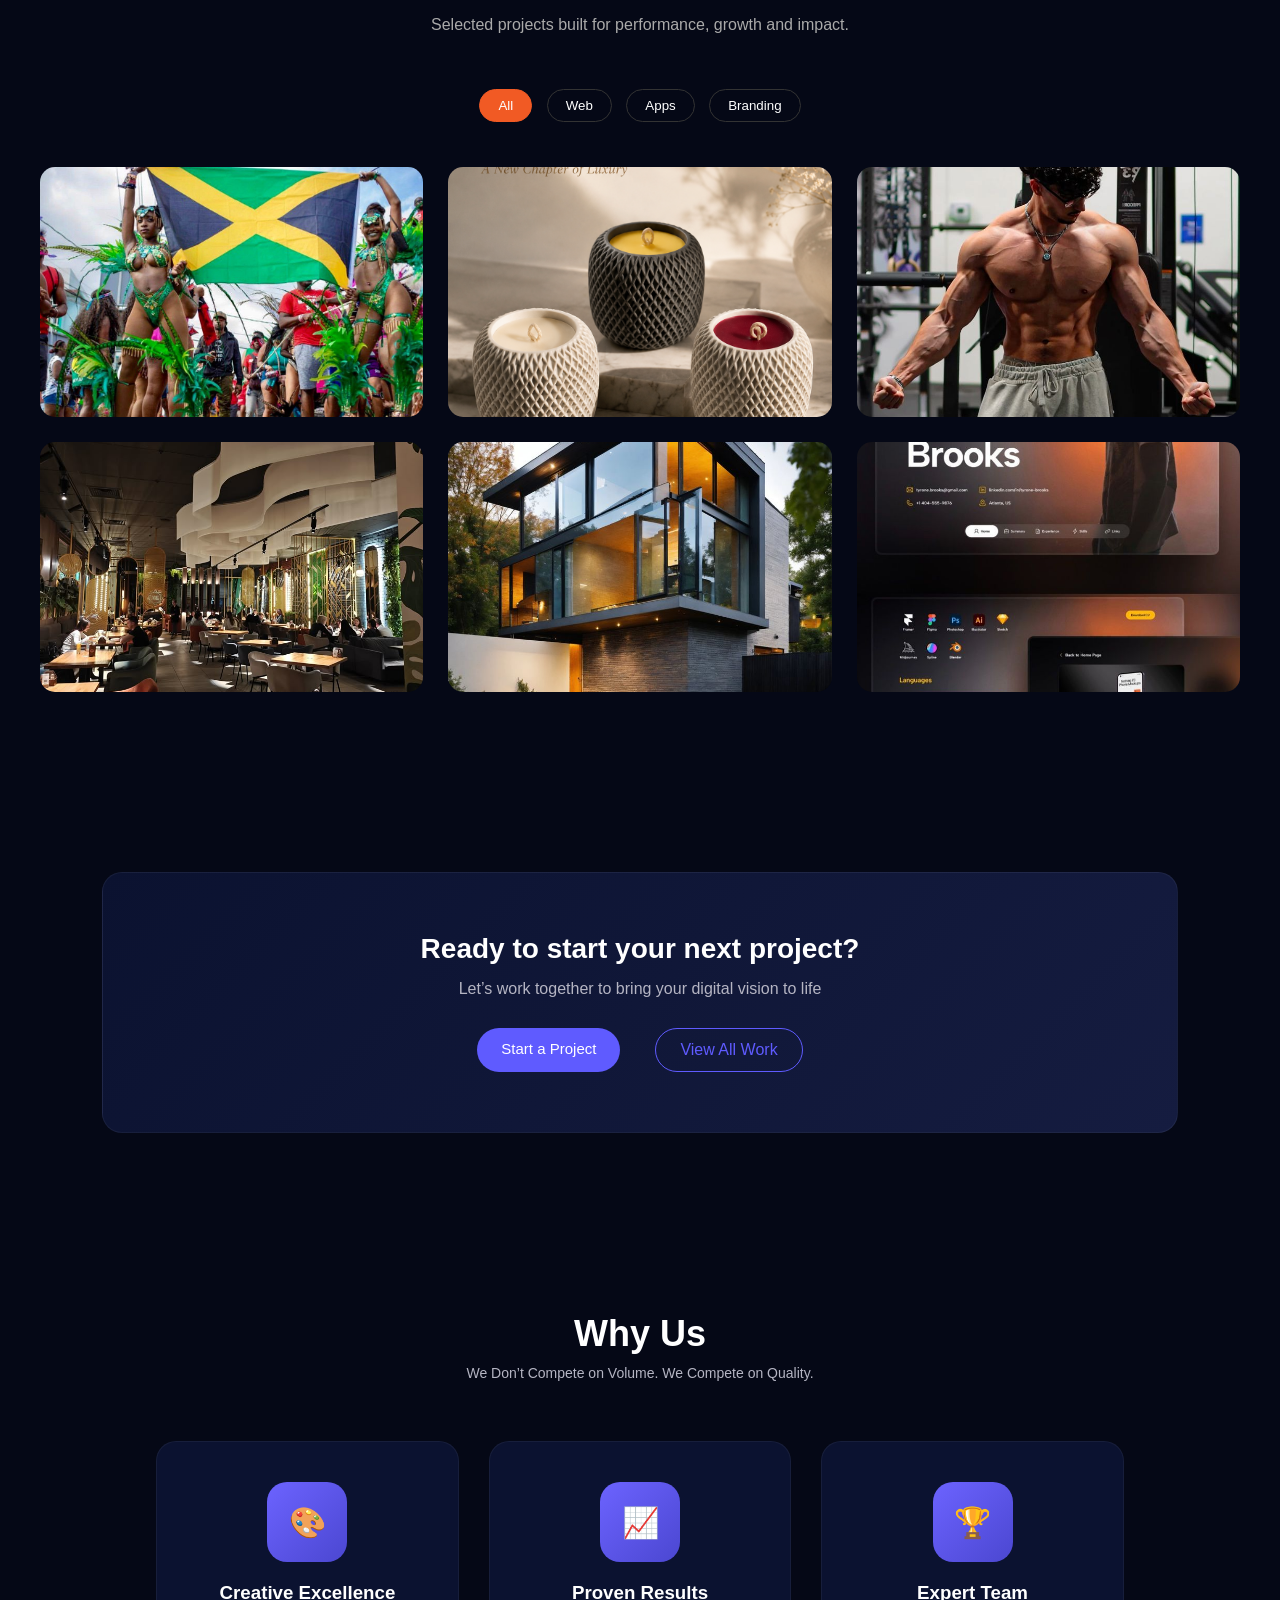
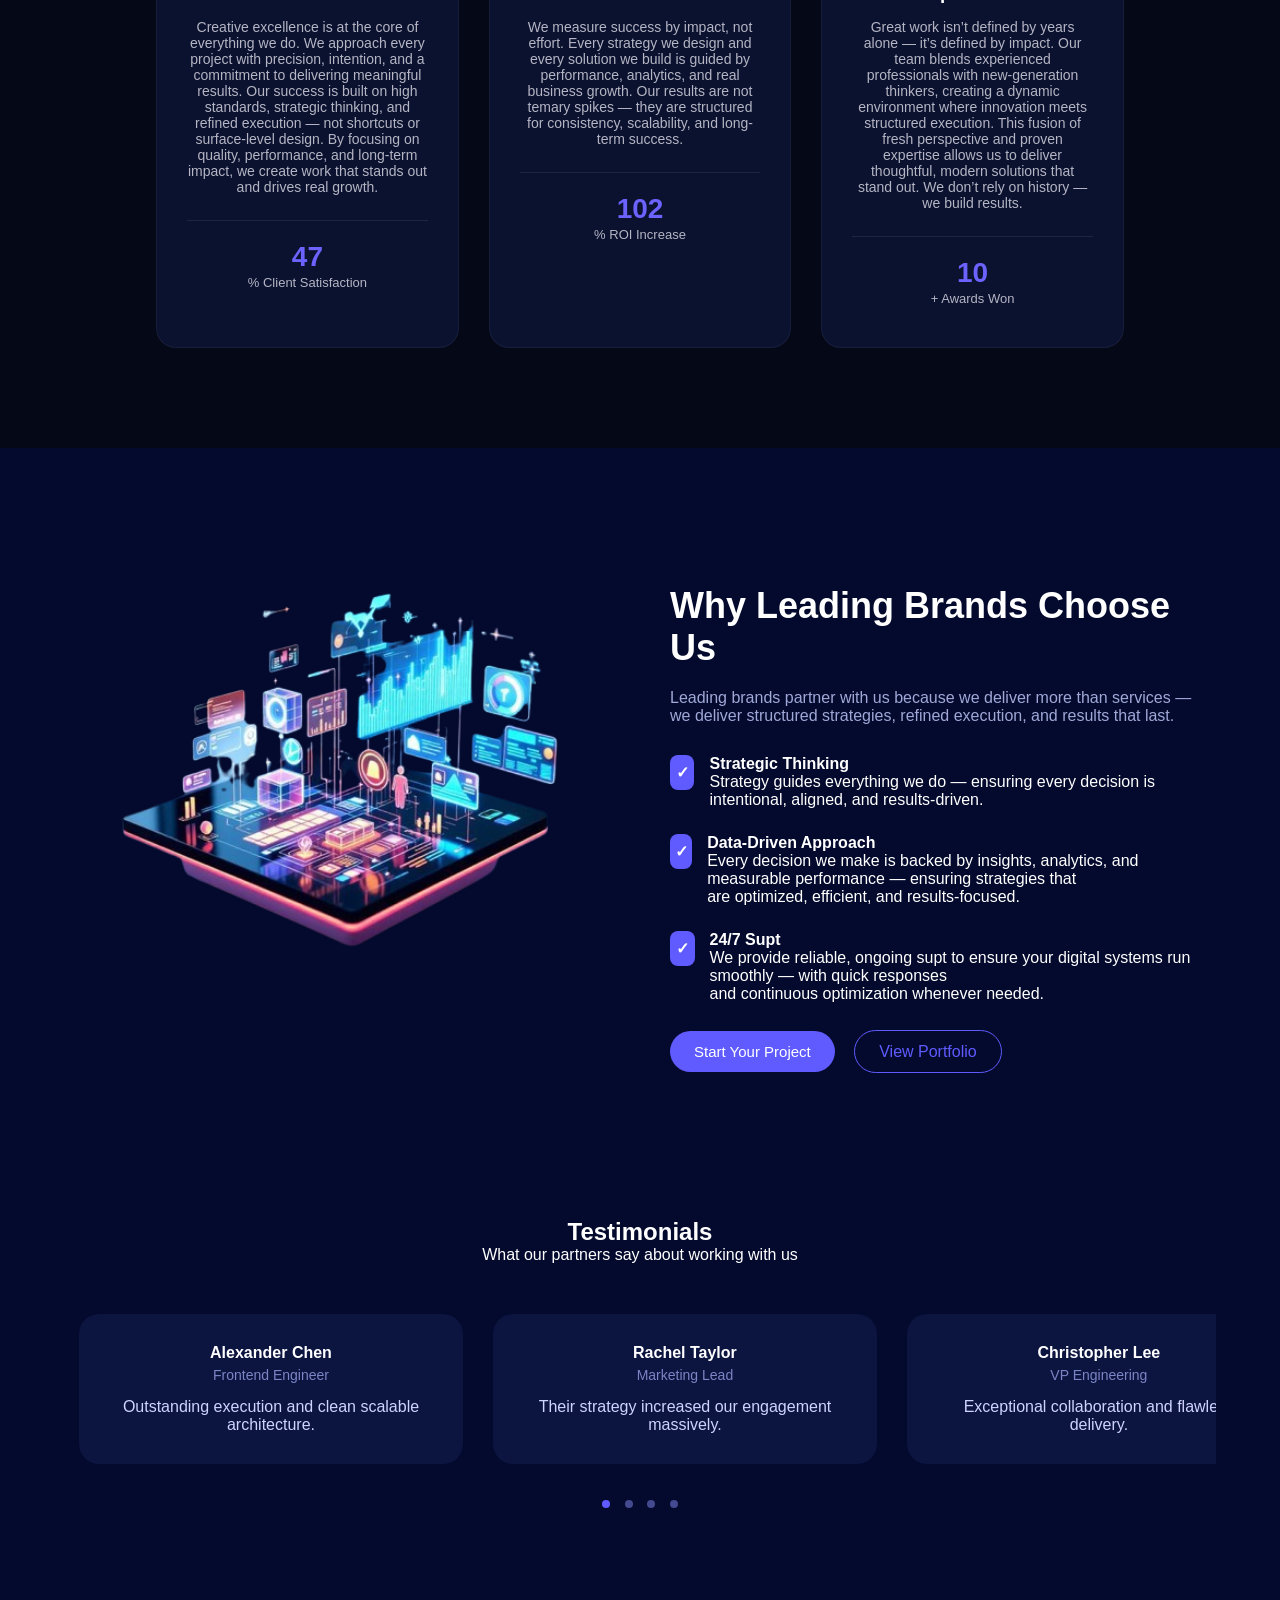
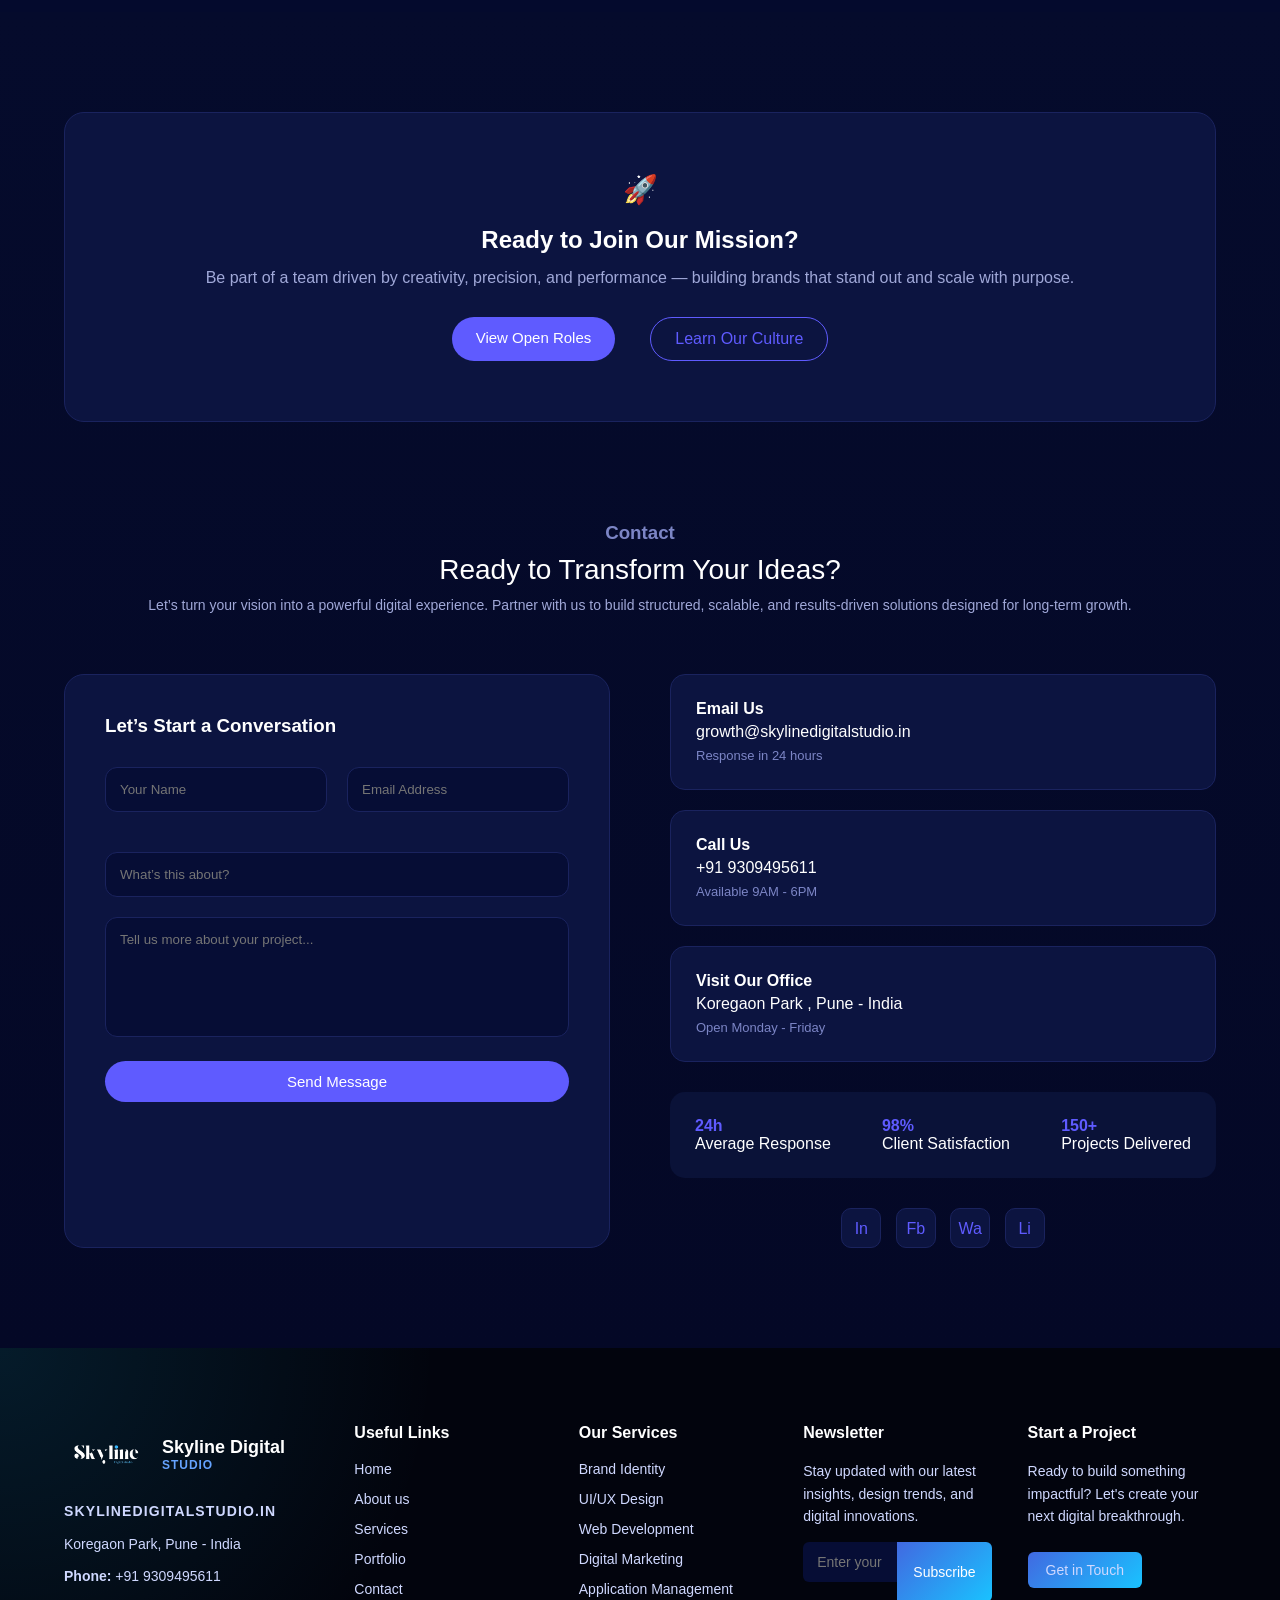
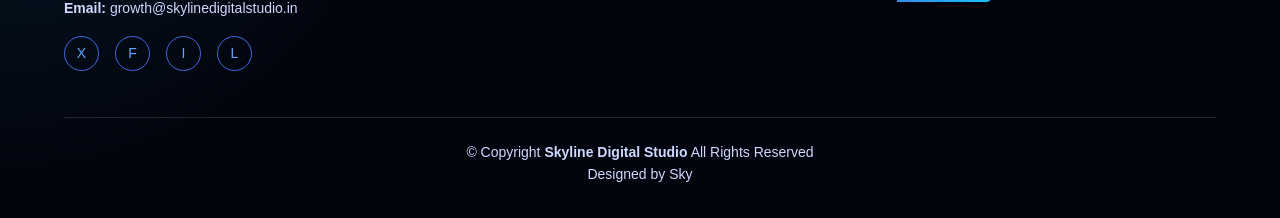
==== commit 86a8609e: "Update index.html" ====
--- a/index.html
+++ b/index.html
@@ -5,7 +5,7 @@
     
     <meta name="viewport" content="width=device-width, initial-scale=1.0">
     <title>Skyline Digital Studio | Digital Strategy, Design & Development</title>
-    <meta name="description" content="Skyline Digital Studio builds brand identity, UI/UX, websites, applications, and digital growth systems for purpose-driven businesses.">
+    <meta name="description" content="Skylinef Digital Studio builds brand identity, UI/UX, websites, applications, and digital growth systems for purpose-driven businesses.">
     
     <link rel="stylesheet" href="css/style.css">
     <link rel="stylesheet" href="css/layout.css">
@@ -858,98 +858,8 @@
 
   </div>
 </section>
-   <!-- ===== tEAM SECTION  ===== -->
-
-<section class="team-section">
-
-  <div class="boxed-container">
-
-    <!-- ===== TOP TEAM INTRO ===== -->
-
-    <div  id="team" class="team-top">
-
-      <div class="team-left">
-        <h5 class="section-mini">Team</h5>
-        <h2>Meet Our Exceptional Team</h2>
-        <p>
-         Where expertise and innovation come together to create meaningful impact.
-
-        </p>
-
-        <div class="team-stats">
-          <div>
-            <h3>24+</h3>
-            <span>Team Members</span>
-          </div>
-          <div>
-            <h3>8</h3>
-            <span>Departments</span>
-          </div>    
-          <div>
-            <h3>15+</h3>
-            <span>Countries</span>
-          </div>
-        </div>
-      </div>
-
-      <div class="team-right">
-        <img src="images/WhatsApp Image 2026-02-23 at 3.40.35 AM.jpeg" class="blob blob1">
-        <img src="images/images_sky-removebg-preview.png" class="blob blob2">
-        <img src="images/images_sky-removebg-preview.png" class="blob blob3">
-        <img src="images/images_sky-removebg-preview.png" class="blob blob4">
-      </div>
-
-    </div>
-
-    <!-- ===== LEADERSHIP SLIDER ===== -->
-
-    <div class="leadership-section">
-
-      <h2 class="leadership-title">Leadership Team</h2>
-
-      <div class="leadership-slider">
-        <div class="leadership-track">
-
-          <div class="leader-card">
-            <img src="images/hero sectuion.jpg" alt="Aastha Sawerdaker">
-            <div class="leader-info">
-              <h4>Aastha Sawerdaker</h4>
-              <span>Lead UI/UX Designer</span>
-              <p>UI/UX Design & Brand Strategy Specialists.</p>
-            </div>
-          </div>
-
-          <div class="leader-card">
-            <img src="images/WhatsApp_Image_2026-02-23_at_3.40.35_AM-removebg-preview.png" alt="Sky">
-            <div class="leader-info">
-              <h4>SKY</h4>
-              <span>Founder/Chief Executive Officer</span>
-              <p></p>
-            </div>
-          </div>
-
-          <div class="leader-card">
-            <img src="images/hero sectuion 2.jpg" alt="Atharva Kulkarni">
-            <div class="leader-info">
-              <h4>Atharva Kulkarni</h4>
-              <span>Chief Technology Officer</span>
-              <p>Backend engineer leading scalable, secure, and high-performance system architecture. </p>
-            </div>
-          </div>
-
-        </div>
-      </div>
-
-      <div class="leadership-dots">
-        <span class="active" data-index="0"></span>
-        <span data-index="1"></span>
-        <span data-index="2"></span>
-      </div>
-
-    </div>
-
-  </div>
-</section>
+
+
 
 
 <section class="contact-section">
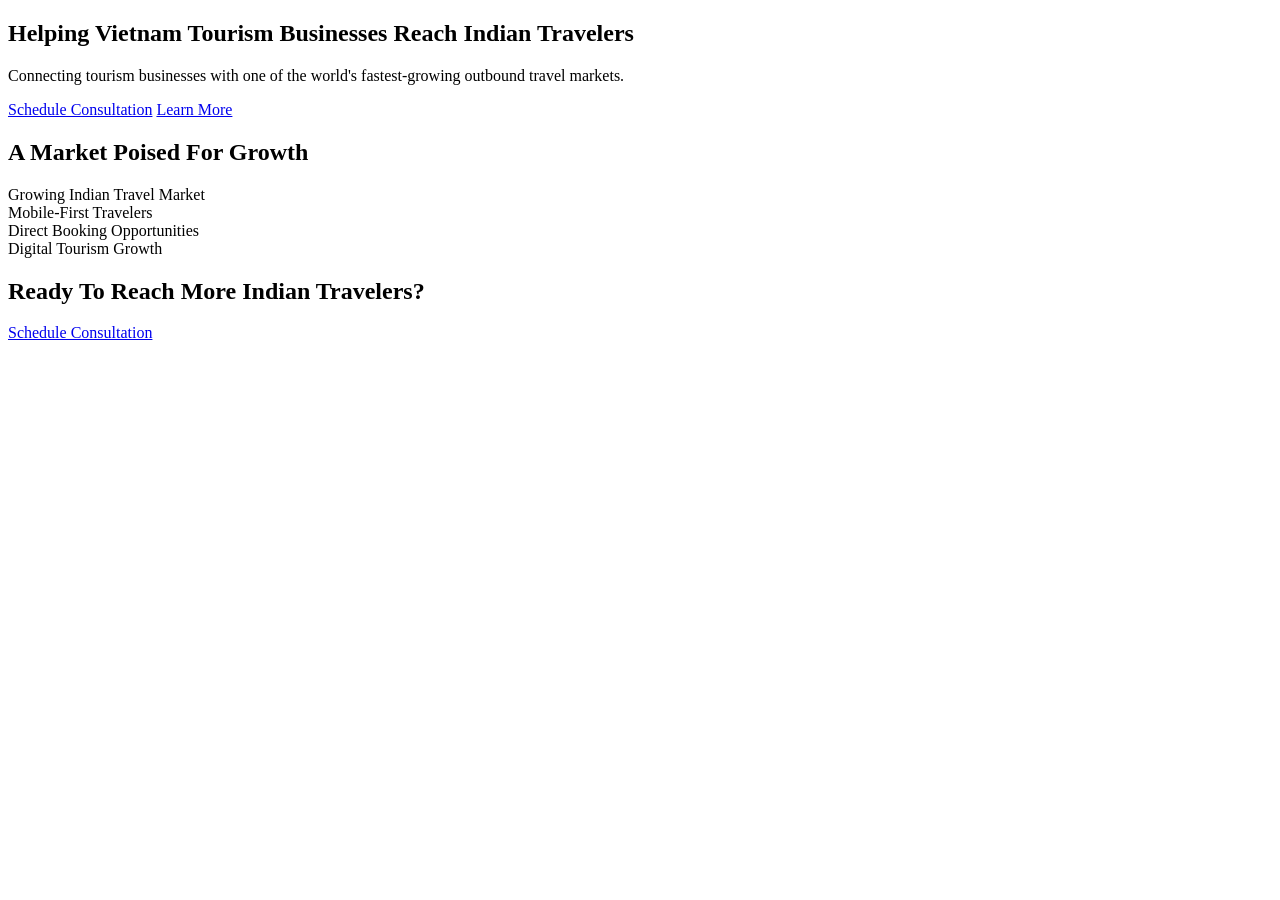
==== commit 18c4aecf: "Add files via upload" ====
--- a/index.html
+++ b/index.html
@@ -1,979 +1,36 @@
-<!DOCTYPE html>
-<html lang="en">
-<head>
-    <meta charset="UTF-8">
-    
-    <meta name="viewport" content="width=device-width, initial-scale=1.0">
-    <title>Skyline Digital Studio | Digital Strategy, Design & Development</title>
-    <meta name="description" content="Skylinef Digital Studio builds brand identity, UI/UX, websites, applications, and digital growth systems for purpose-driven businesses.">
-    
-    <link rel="stylesheet" href="css/style.css">
-    <link rel="stylesheet" href="css/layout.css">
-
-       <script async src="https://www.googletagmanager.com/gtag/js?id=G-9115CDZFJK"></script>
-<script>
-window.dataLayer = window.dataLayer || [];
-function gtag(){dataLayer.push(arguments);}
-gtag('js', new Date());
-gtag('config', 'G-9115CDZFJK');
-</script>
-</head>
-<body>
-<div id="site-header"></div>
-
-<!-- ===== Hero ===== -->
-
-<section class="hero">
-    <div class="hero-inner">
-
-        <!-- LEFT -->
-        <div class="hero-left">
-            <h1 class="hero-title">Digital Excellence  <br>  for Purpose-Driven Brands.
-</h1>
-
-            <p class="hero-desc">
-We design and develop high-performance websites for businesses,
-consultants, professionals, and e-commerce brands.
-
-            </p>
-
-            <div class="hero-buttons">
-                <a href="#contact" class="btn-primary">Get Started</a>
-                <a href="portfolio.html" class="btn-secondary">Our Work</a>
-            </div>
-
-            <div class="hero-stats">
-                <div class="stat">
-                    <h2>175+</h2>
-                    <p>Projects Completed</p>
-                </div>
-                <div class="stat">
-                    <h2>93</h2>
-                    <p>Client Satisfaction</p>
-                </div>
-                <div class="stat">
-                    <h2>24</h2>
-                    <p>Team Members</p>
-                </div>
-            </div>
-        </div>
-
-        <!-- RIGHT -->
-        <div class="hero-right">
-            <img src="images/bgg-removebg-preview.png" alt="Digital Brain">
-        </div>
-
-    </div>
-</section>
-
-
-<!-- ===== ABOUT SECTION ===== -->
-<section  id="about"  class="about-section">
-
-    <div class="about-container">
-
-        <!-- LEFT -->
-        <div class="about-left reveal">
-            <span class="about-tag">DISCOVER OUR STORY</span>
-
-            <h2 class="about-title">
-                We Choose Impact Over Volume.
-
-            </h2>
-
-            <p class="about-description">
-                We design intentional digital experiences where strategy, design, and technology align with purpose. Skyline Digital Studio works exclusively with businesses that create real value — delivering thoughtful solutions built for long-term impact, not short-term noise.
-
-            </p>
-
-            <ul class="about-list">
-                <li>Exceptional client-focused strategy</li>
-                <li>Performance-driven digital execution</li>
-                <li>Future-ready scalable solutions</li>
-            </ul>
-
-            <a href="About.html" class="about-btn">Discover More</a>
-        </div>
-
-        <!-- RIGHT -->
-        <div class="about-right reveal">
-
-            <div class="image-wrapper">
-
-                <img src="images/images_sky-removebg-preview.png" class="img-main" alt="">
-                <img src="images/images_sky-removebg-preview.png" class="img-small" alt="">
-
-                <div class="stats-card">
-                    <div>
-                        <h3>5+</h3>
-                        <p>Years of Expertise</p>
-                    </div>
-                    <div>
-                        <h3>200+</h3>
-                        <p>Happy Clients</p>
-                    </div>
-                </div>
-
-            </div>
-
-        </div>
-
-    </div>
-
-</section>
-
-
-
-<!-- ===== ABOUT SECTION ===== -->
-
-
-<section  id="services" class="services-section">
-
-    <div class="container">
-
-        <div class="services-header">
-            <h2>Services</h2>
-            <p>From concept to execution, we craft digital solutions that elevate brands, build authority, and create measurable results.</p>
-        </div>
-
-        <div class="services-grid">
-
-            <!-- CARD 1 -->
-            <div class="service-card popular reveal-scale">
-                <span class="badge">MOST POPULAR</span>
-                <div class="icon-box">🎨</div>
-                <h3>Brand Identity Design</h3>
-                <p>We build complete brand identities — from visual systems and logo design to messaging and strategic positioning.
-
-Our goal is simple: create a cohesive, scalable brand image for businesses committed to long-term growth and generational impact.
-</p>
-                <a href="services.html" class="learn-more">Learn More →</a>
-            </div>
-
-            <!-- CARD 2 -->
-            <div class="service-card reveal-scale">
-                <div class="icon-box">📰</div>
-                <h3>UI/UX Design</h3>
-                <p>We design user-centered digital experiences that are both visually compelling and strategically structured.
-
-Our UI/UX process includes research, wireframes, user flows, interface systems, responsive design, and usability optimization. We ensure every interaction feels natural, consistent, and aligned with your brand identity.
-
-The result is a digital experience that builds trust, improves engagement, and supports sustainable growth.
-</p>
-                <a href="services.html" class="learn-more">Learn More →</a>
-            </div>
-
-            <!-- CARD 3 -->
-            <div class="service-card reveal-scale">
-                <div class="icon-box">💻</div>
-                <h3>Web Development</h3>
-                <p>We develop structured, responsive, and scalable websites.
-
-From static builds to dynamic systems and eCommerce platforms, we create digital foundations designed for performance, clarity, and long-term growth.
-</p>
-                <a href="services.html" class="learn-more">Learn More →</a>
-            </div>
-
-            <!-- CARD 4 -->
-            <div class="service-card reveal-scale">
-                <div class="icon-box">📱</div>
-                <h3>Mobile App</h3>
-                <p>We design and develop high-performance mobile applications for iOS and Android.
-
-From concept to deployment, we build intuitive, scalable apps aligned with your brand. Every application is optimized for performance, security, and seamless cross-device functionality — built to support long-term growth and user engagement.
-
-</p>
-                <a href="services.html" class="learn-more">Learn More →</a>
-            </div>
-
-            <!-- CARD 5 -->
-            <div class="service-card reveal-scale">
-                <div class="icon-box">📢</div>
-                <h3>Digital Marketing</h3>
-                <p>We deliver data-driven digital marketing focused on visibility, performance, and long-term growth.
-
-From social media management and SEO to paid ads, analytics, and Google tools integration, we build measur e strategies. For eCommerce brands, we also manage product listing and optimization across platforms like Amazon and other marketplaces.
-
-</p>
-                <a href="services.html" class="learn-more">Learn More →</a>
-            </div>
-
-            <!-- CARD 6 -->
-            <div class="service-card reveal-scale">
-                <div class="icon-box">🔍</div>
-                <h3>Application Management </h3>
-                <p>We manage and optimize business applications to keep your operations running efficiently.
-
-From configuring platforms like Bokun to maintaining and improving other management systems, we ensure your software is structured, updated, and aligned with your business needs — so you can focus on growth.
-</p>
-                <a href="services.html" class="learn-more">Learn More →</a>
-            </div>
-
-        </div>
-
-    </div>
-
-</section>
-
-
-    <!--growth road map / section -->
-
-<section class="service-tabs-section">
-
-  <div class="section-head">
-    <p class="eyebrow">Growth Roadmap</p>
-    <h2>Start where your business is today. Scale step by step.</h2>
-    <p class="section-subtext">
-      Every business enters at a different stage. We help you move from identity and design
-      to launch, growth, and long-term support.
-    </p>
-  </div>
-
-  <!-- ROADMAP TABS -->
-  <div class="roadmap-tabs">
-    <div class="roadmap-line">
-      <span class="roadmap-line-fill"></span>
-    </div>
-
-    <button class="tab-btn active" data-tab="brand" data-step="1">
-      <span class="step-no">01</span>
-      <span class="step-label">Brand Identity</span>
-    </button>
-
-    <span class="road-arrow">→</span>
-
-    <button class="tab-btn" data-tab="uiux" data-step="2">
-      <span class="step-no">02</span>
-      <span class="step-label">UI/UX Design</span>
-    </button>
-
-    <span class="road-arrow">→</span>
-
-    <button class="tab-btn" data-tab="web" data-step="3">
-      <span class="step-no">03</span>
-      <span class="step-label">Web Development</span>
-    </button>
-
-    <span class="road-arrow">→</span>
-
-    <button class="tab-btn" data-tab="marketing" data-step="4">
-      <span class="step-no">04</span>
-      <span class="step-label">Marketing</span>
-    </button>
-
-    <span class="road-arrow">→</span>
-
-    <button class="tab-btn" data-tab="mobile" data-step="5">
-      <span class="step-no">05</span>
-      <span class="step-label">Mobile App</span>
-    </button>
-
-    <span class="road-arrow">→</span>
-
-    <button class="tab-btn" data-tab="support" data-step="6">
-      <span class="step-no">06</span>
-      <span class="step-label">Support</span>
-    </button>
-  </div>
-
-  <div class="tabs-content">
-
-    <!-- BRAND -->
-    <div class="tab-content active" id="brand">
-      <div class="pricing-grid">
-
-        <div class="pricing-card">
-          <h3>Starter Brand</h3>
-          <p class="price">₹5,000</p>
-          <ul>
-            <li>1 Logo concept</li>
-            <li>Color palette</li>
-            <li>Font selection</li>
-            <li>Logo files for use</li>
-          </ul>
-          <a href="contact.html" class="price-btn">Get Started</a>
-        </div>
-
-        <div class="pricing-card popular"> 
-          <span class="badge">Most Popular</span>
-          <h3>Growth Brand</h3>
-          <p class="price">₹10,000</p>
-          <ul>
-            <li>2 Logo concepts</li>
-            <li>Brand color system</li>
-            <li>Typography system</li>
-            <li>Basic brand guidelines</li>
-          </ul>
-          <a href="contact.html" class="price-btn">Choose Plan</a>
-        </div>
-
-        <div class="pricing-card">
-          <h3>Scale Brand</h3>
-          <p class="price">₹35,000+</p>
-          <ul>
-            <li>Brand positioning</li>
-            <li>Visual identity system</li>
-            <li>Brand assets</li>
-            <li>Extended brand guide</li>
-          </ul>
-          <a href="contact.html" class="price-btn">Book Consultation</a>
-        </div>
-
-      </div>
-    </div>
-
-    <!-- UI/UX -->
-    <div class="tab-content" id="uiux">
-      <div class="pricing-grid">
-
-        <div class="pricing-card">
-          <h3>Starter UI</h3>
-          <p class="price">₹10,000</p>
-          <ul>
-            <li>3-page design</li>
-            <li>Basic wireframes</li>
-            <li>Responsive layout</li>
-            <li>Homepage concept</li>
-          </ul>
-          <a href="contact.html" class="price-btn">Get Started</a>
-        </div>
-
-        <div class="pricing-card popular">
-          <span class="badge">Most Popular</span>
-          <h3>Growth UI/UX</h3>
-          <p class="price">₹20,000 </p>
-          <ul>
-            <li>5–7 page design</li>
-            <li>Wireframes + structure</li>
-            <li>Desktop + mobile design</li>
-            <li>User flow planning</li>
-          </ul>
-          <a href="contact.html" class="price-btn">Choose Plan</a>
-        </div>
-
-        <div class="pricing-card">
-          <h3>Scale UX</h3>
-          <p class="price">₹40,000+</p>
-          <ul>
-            <li>Full design system</li>
-            <li>Interactive prototype</li>
-            <li>Advanced UX planning</li>
-            <li>Developer-ready design</li>
-          </ul>
-          <a href="contact.html" class="price-btn">Book Consultation</a>
-        </div>
-
-      </div>
-    </div>
-
-    <!-- WEB -->
-    <div class="tab-content" id="web">
-      <div class="pricing-grid">
-
-        <div class="pricing-card">
-          <h3>Starter Site</h3>
-          <p class="price">₹15,000</p>
-          <ul>
-            <li>3–4 page website</li>
-            <li>Static website build</li>
-            <li>Contact form</li>
-            <li>WhatsApp integration</li>
-          </ul>
-          <a href="contact.html" class="price-btn">Get Started</a>
-        </div>
-
-        <div class="pricing-card popular">
-          <span class="badge">Most Popular</span>
-          <h3>Business Website</h3>
-          <p class="price">₹20,000 </p>
-          <ul>
-            <li>5–8 pages</li>
-            <li>SEO-ready structure</li>
-            <li>Blog section</li>
-            <li>Analytics setup</li>
-          </ul>
-          <a href="contact.html" class="price-btn">Choose Plan</a>
-        </div>
-
-        <div class="pricing-card">
-          <h3>Dynamic Website</h3>
-          <p class="price">₹40,000+</p>
-          <ul>
-            <li>CMS or dashboard</li>
-            <li>Dynamic content system</li>
-            <li>Booking or store setup</li>
-            <li>Custom integrations</li>
-          </ul>
-          <a href="contact.html" class="price-btn">Book Consultation</a>
-        </div>
-
-      </div>
-    </div>
-
-    <!-- MARKETING -->
-    <div class="tab-content" id="marketing">
-      <div class="pricing-grid">
-
-        <div class="pricing-card">
-          <h3>Starter Social</h3>
-          <p class="price">₹8,000 </p>
-          <ul>
-            <li>8 posts monthly</li>
-            <li>Caption writing</li>
-            <li>Basic content planning</li>
-            <li>Profile management</li>
-          </ul>
-          <a href="contact.html" class="price-btn">Get Started</a>
-        </div>
-
-        <div class="pricing-card popular">
-          <span class="badge">Most Popular</span>
-          <h3>Growth Marketing</h3>
-          <p class="price">₹18,000/mo</p>
-          <ul>
-            <li>12–16 posts monthly</li>
-            <li>Reels support</li>
-            <li>Multi-platform posting</li>
-            <li>Engagement handling</li>
-          </ul>
-          <a href="contact.html" class="price-btn">Choose Plan</a>
-        </div>
-
-        <div class="pricing-card">
-          <h3>Scale Marketing</h3>
-          <p class="price">₹30,000+/mo</p>
-          <ul>
-            <li>Lead generation support</li>
-            <li>Ad campaign support</li>
-            <li>Monthly reporting</li>
-            <li>Growth strategy inputs</li>
-          </ul>
-          <a href="contact.html" class="price-btn">Book Consultation</a>
-        </div>
-
-      </div>
-    </div>
-
-    <!-- MOBILE -->
-    <div class="tab-content" id="mobile">
-      <div class="pricing-grid">
-
-        <div class="pricing-card">
-          <h3>Starter App</h3>
-          <p class="price">₹80,000 – ₹1,50,000</p>
-          <ul>
-            <li>Basic business app</li>
-            <li>Core screen development</li>
-            <li>Android-first build</li>
-            <li>Basic API connection</li>
-          </ul>
-          <a href="contact.html" class="price-btn">Get Started</a>
-        </div>
-
-        <div class="pricing-card popular">
-          <span class="badge">Most Popular</span>
-          <h3>Business App</h3>
-          <p class="price">₹2,00,000 – ₹4,00,000</p>
-          <ul>
-            <li>Android + iOS app</li>
-            <li>User login system</li>
-            <li>Admin panel</li>
-            <li>Payment integration</li>
-          </ul>
-          <a href="contact.html" class="price-btn">Choose Plan</a>
-        </div>
-
-        <div class="pricing-card">
-          <h3>Scale App</h3>
-          <p class="price">₹5,00,000+</p>
-          <ul>
-            <li>Custom backend</li>
-            <li>Advanced feature planning</li>
-            <li>Business-specific workflows</li>
-            <li>Scalable setup</li>
-          </ul>
-          <a href="contact.html" class="price-btn">Book Consultation</a>
-        </div>
-
-      </div>
-    </div>
-
-    <!-- SUPPORT -->
-    <div class="tab-content" id="support">
-      <div class="pricing-grid">
-
-        <div class="pricing-card">
-          <h3>Basic Support</h3>
-          <p class="price">₹8,000 – ₹15,000/mo</p>
-          <ul>
-            <li>Bug fixes</li>
-            <li>Routine updates</li>
-            <li>Basic maintenance</li>
-            <li>Monthly checks</li>
-          </ul>
-          <a href="contact.html" class="price-btn">Get Started</a>
-        </div>
-
-        <div class="pricing-card popular">
-          <span class="badge">Most Popular</span>
-          <h3>Growth Support</h3>
-          <p class="price">₹20,000 – ₹40,000/mo</p>
-          <ul>
-            <li>Feature improvements</li>
-            <li>Priority support</li>
-            <li>Performance updates</li>
-            <li>Monitoring support</li>
-          </ul>
-          <a href="contact.html" class="price-btn">Choose Plan</a>
-        </div>
-
-        <div class="pricing-card">
-          <h3>Scale Support</h3>
-          <p class="price">₹60,000+/mo</p>
-          <ul>
-            <li>Dedicated tech support</li>
-            <li>Long-term maintenance</li>
-            <li>Technical oversight</li>
-            <li>Scaling support</li>
-          </ul>
-          <a href="contact.html" class="price-btn">Book Consultation</a>
-        </div>
-
-      </div>
-    </div>
-
-  </div>
-</section>
-
-
-<!-- PROCESS SECTION -->
-
-    
-<section class="process-section">
-    <div class="container">
-        <h2>Our Process</h2>
-        <div class="process-grid">
-            <div class="process-step">
-                <span>01</span>
-                <h4>Discovery</h4>
-                <p>We understand your business model, positioning and growth vision.</p>
-            </div>
-            <div class="process-step">
-                <span>02</span>
-                <h4>Strategy</h4>
-                <p>We structure a scalable roadmap aligned with performance.</p>
-            </div>
-            <div class="process-step">
-                <span>03</span>
-                <h4>Execution</h4>
-                <p>We design, develop and optimize for long-term growth.</p>
-            </div>
-        </div>
-    </div>
-</section>
-
-
-<!-- ================= CTA SECTION ================= -->
-<section class="cta-section">
-    <div class="cta-box">
-        <h2>Ready to Transform Your Digital Presence?</h2>
-        <p>Let's discuss your project and create something amazing together</p>
-        <a href="#contact-us" class="cta-btn">Get Started Today</a>
-    </div>
-</section>
-
-
- <!-- PROJECT GRID 11112321321321231231321 -->
-
-<section class="featured-work">
-
-  <div class="fw-container">
-
-    <div class="fw-header">
-      <h2>Our Work</h2>
-      <p>Selected projects built for performance, growth and impact.</p>
-    </div>
-
-    <!-- FILTERS -->
-    <div class="fw-filters">
-      <button class="fw-btn active" data-filter="all">All</button>
-      <button class="fw-btn" data-filter="web">Web</button>
-      <button class="fw-btn" data-filter="app">Apps</button>
-      <button class="fw-btn" data-filter="branding">Branding</button>
-    </div>
-
-    <!-- GRID -->
-    <div class="fw-grid">
-
-      <!-- CARD -->
-    <a href="https://pajerovacationandtours.com/" target="_blank" class="fw-card" data-category="web">
-  <img src="images/pajero cover.jpg">
-  <div class="fw-overlay">
-    <h3>Pajero Tours</h3>
-    <p>Travel Website</p>
-  </div>
-</a>
-
-   <a href="https://aromedebougie.in/" target="_blank" class="fw-card" data-category="web">
-  <img src="images/newchap.png">
-  <div class="fw-overlay">
-    <h3>Arome de Bougie</h3>
-    <p>luxury Home Decor</p>
-  </div>
-</a>
-
-      <a href="https://eliteaesthetics.life/" target="_blank" class="fw-card" data-category="web">
-  <img src="images/bodybuilder.jpg">
-  <div class="fw-overlay">
-    <h3>Elite Aesthetics</h3>
-    <p>Fitness & Lifestyle </p>
-  </div>
-</a>
-
-      <a href=" target="_blank" class="fw-card" data-category="web">
-  <img src="images/Hotels.jpg">
-  <div class="fw-overlay">
-    <h3>Restrauts and Cafes </h3>
-    <p>Coming Soon </p>
-  </div>
-</a>
-
-       <a href="" target="_blank" class="fw-card" data-category="web">
-  <img src="images/real estate.jpg">
-  <div class="fw-overlay">
-    <h3>Cominng Soon </h3>
-    <p>Real Estate</p>
-  </div>
-</a>
-
-       <a href="" target="_blank" class="fw-card" data-category="web">
-  <img src="images/portfolioscreenshot.jpg">
-  <div class="fw-overlay">
-    <h3>Portfoloi</h3>
-    <p>Travel Website</p>
-  </div>
-</a>
-
-    </div>
-
-  </div>
-
-</section>
-
-
-
-
-
-
-<!-- ================= SECOND CTA ================= -->
-<section class="cta-section-alt">
-    <div class="cta-box-alt">
-        <h2>Ready to start your next project?</h2>
-        <p>Let’s work together to bring your digital vision to life</p>
-
-        <div class="cta-buttons">
-            <a href="#contact" class="btn-primary">Start a Project</a>
-            <a href="portfolio.html" class="btn-outline">View All Work</a>
-        </div>
-    </div>
-</section>
-
-
-<!-- ================= WHY US SECTION ================= -->
-<section class="why-section">
-
-    <div class="container">
-
-        <div class="why-header">
-            <h2>Why Us</h2>
-            <p>We Don’t Compete on Volume. We Compete on Quality.</p>
-        </div>
-
-        <div class="why-grid">
-
-            <div class="why-card">
-                <div class="why-icon">🎨</div>
-                <h3>Creative Excellence</h3>
-                <p>
-                    Creative excellence is at the core of everything we do.
-
-We approach every project with precision, intention, and a commitment to delivering meaningful results. Our success is built on high standards, strategic thinking, and refined execution — not shortcuts or surface-level design.
-
-By focusing on quality, performance, and long-term impact, we create work that stands out and drives real growth.
-
-                </p>
-                <div class="why-divider"></div>
-                <div class="why-stat">
-                    <h4 data-target="93">0</h4>
-                    <span>% Client Satisfaction</span>
-                </div>
-            </div>
-
-            <div class="why-card">
-                <div class="why-icon">📈</div>
-                <h3>Proven Results</h3>
-                <p>
-                   We measure success by impact, not effort.
-
-Every strategy we design and every solution we build is guided by performance, analytics, and real business growth. Our results are not temary spikes — they are structured for consistency, scalability, and long-term success.
-
-                </p>
-                <div class="why-divider"></div>
-                <div class="why-stat">
-                    <h4 data-target="200">0</h4>
-                    <span>% ROI Increase</span>
-                </div>
-            </div>
-
-            <div class="why-card">
-                <div class="why-icon">🏆</div>
-                <h3>Expert Team</h3>
-                <p>
-                    Great work isn’t defined by years alone — it’s defined by impact.
-
-Our team blends experienced professionals with new-generation thinkers, creating a dynamic environment where innovation meets structured execution. This fusion of fresh perspective and proven expertise allows us to deliver thoughtful, modern solutions that stand out.
-
-We don’t rely on history — we build results.
-
-                </p>
-                <div class="why-divider"></div>
-                <div class="why-stat">
-                    <h4 data-target="20">0</h4>
-                    <span>+ Awards Won</span>
-                </div>
-            </div>
-
-        </div>
-
-    </div>
-
-</section>
-
-<section class="why-testimonial-section">
-
-  <div class="boxed-container">
-
-    <!-- WHY SECTION -->
-    <div class="why-box">
-
-      <div class="why-left">
-        <img src="images/images_sky-removebg-preview.png" alt="Why Choose Us">
-      </div>
-
-      <div class="why-right">
-        <h2>Why Leading Brands Choose Us</h2>
-        <p class="why-desc">
-         Leading brands partner with us because we deliver more than services — we deliver structured strategies, refined execution, and results that last.
-
-        </p>
-
-        <div class="why-list">
-
-          <div class="why-item">
-            <div class="check-icon">✓</div>
-            <div>
-              <h4>Strategic Thinking</h4>
-              <p>Strategy guides everything we do — ensuring every decision is intentional, aligned, and results-driven.
-</p>
-            </div>
-          </div>
-
-          <div class="why-item">
-            <div class="check-icon">✓</div>
-            <div>
-              <h4>Data-Driven Approach</h4>
-              <p>Every decision we make is backed by insights, analytics, and measurable performance — ensuring strategies that <br>are optimized, efficient, and results-focused.
-
-</p>
-            </div>
-          </div>
-
-          <div class="why-item">
-            <div class="check-icon">✓</div>
-            <div>
-              <h4>24/7 Supt</h4>
-              <p>We provide reliable, ongoing supt to ensure your digital systems run smoothly — with quick responses <br> and continuous optimization whenever needed.
-</p>
-            </div>
-          </div>
-
-        </div>
-
-        <div class="why-buttons">
-          <a href="#contact" class="btn-primary">Start Your Project</a>
-          <a href="portfolio.html" class="btn-outline">View Portfolio</a>
-        </div>
-      </div>
-
-    </div>
-
-    <div class="testimonial-box">
-
-  <div class="testimonial-heading">
-    <h2>Testimonials</h2>
-    <p>What our partners say about working with us</p>
-  </div>
-
-  <div class="testimonial-slider">
-
-    <div class="testimonial-track">
-
-      <div class="testimonial-card">
-        <h4>Alexander Chen</h4>
-        <span>Frontend Engineer</span>
-        <p>Outstanding execution and clean scalable architecture.</p>
-      </div>
-
-      <div class="testimonial-card">
-        <h4>Rachel Taylor</h4>
-        <span>Marketing Lead</span>
-        <p>Their strategy increased our engagement massively.</p>
-      </div>
-
-      <div class="testimonial-card">
-        <h4>Christopher Lee</h4>
-        <span>VP Engineering</span>
-        <p>Exceptional collaboration and flawless delivery.</p>
-      </div>
-
-      <div class="testimonial-card">
-        <h4>Daniel Moore</h4>
-        <span>Founder</span>
-        <p>Professional team with strong technical clarity.</p>
-      </div>
-
-    </div>
-
-  </div>
-
-  <div class="dots">
-    <span class="active" data-index="0"></span>
-    <span data-index="1"></span>
-    <span data-index="2"></span>
-    <span data-index="3"></span>
-  </div>
-
-</div>
-
-
-  </div>
-</section>
-
-
-
-
-<section class="contact-section">
-
-  <div class="boxed-container">
-
-    <!-- ===== TOP CTA CARD ===== -->
-
-    <div class="cta-card">
-      <div class="cta-icon">🚀</div>
-      <h2>Ready to Join Our Mission?</h2>
-      <p>
-      Be part of a team driven by creativity, precision, and performance — building brands that stand out and scale with purpose.
-      </p>
-
-      <div class="cta-buttons">
-        <a href="contact.html" class="btn-primary">View Open Roles</a>
-        <a href="About.html" class="btn-outline">Learn Our Culture</a>
-      </div>
-    </div>
-
-    <!-- ===== CONTACT HEADER ===== -->
-
-    <div id="contact" class="contact-header">
-      <h3>Contact</h3>
-      <p>Ready to Transform Your Ideas?</p>
-      <span>
-       Let’s turn your vision into a powerful digital experience. Partner with us to build structured, scalable, and results-driven solutions designed for long-term growth.
- 
-      </span>
-    </div>
-
-    <!-- ===== CONTACT CONTENT ===== -->
-
-    <div id="contact-us"  class="contact-grid">
-
-      <!-- LEFT FORM -->
-      <div class="contact-form-card">
-        <h3>Let’s Start a Conversation</h3>
-
-        <form>
-          <div class="form-row">
-            <input type="text" placeholder="Your Name">
-            <input type="email" placeholder="Email Address">
-          </div>
-
-          <input type="text" placeholder="What’s this about?">
-          <textarea placeholder="Tell us more about your project..."></textarea>
-
-          <button type="submit" class="btn-primary full-btn">
-            Send Message
-          </button>
-        </form>
-      </div>
-
-      <!-- RIGHT INFO -->
-      <div class="contact-info">
-
-        <div class="info-card">
-          <h4>Email Us</h4>
-          <p>growth@skylinedigitalstudio.in</p>
-          <span>Response in 24 hours</span>
-        </div>
-
-        <div class="info-card">
-          <h4>Call Us</h4>
-          <p>+91 9309495611</p>
-          <span>Available 9AM - 6PM</span>
-        </div>
-
-        <div class="info-card">
-          <h4>Visit Our Office</h4>
-          <p>Koregaon Park , Pune - India </p>
-          <span>Open Monday - Friday</span>
-        </div>
-
-        <div class="stats-bar">
-          <div>
-            <h4>24h</h4>
-            <span>Average Response</span>
-          </div>
-          <div>
-            <h4>98%</h4>
-            <span>Client Satisfaction</span>
-          </div>
-          <div>
-            <h4>150+</h4>
-            <span>Projects Delivered</span>
-          </div>
-        </div>
-
-        <div class="social-row">
-          <a href="https://www.instagram.com/skylinedigitalstudio.in">In</a>
-          <a href="contact.html">Fb</a>
-          <a href="https://wa.me/919309495611">Wa</a>
-          <a href="contact.html">Li</a>
-        </div>
-
-      </div>
-
-    </div>
-
-  </div>
-</section>
-<div id="site-footer"></div>
-
-    <script src="js/layout.js"></script>
-<script src="js/html.js"></script>
-
-
-</body>
-</html>
-
-
-
-
-
+<!DOCTYPE html>
+<html lang='en'>
+<head>
+<meta charset='UTF-8'>
+<meta name='viewport' content='width=device-width, initial-scale=1.0'>
+<title>Vietnam Tourism Growth Initiative</title>
+<link rel='stylesheet' href='style.css'>
+</head>
+<body>
+<section class='hero'>
+<div class='content'>
+<h1>Helping Vietnam Tourism Businesses Reach <span>Indian Travelers</span></h1>
+<p>Connecting tourism businesses with one of the world's fastest-growing outbound travel markets.</p>
+<div class='buttons'>
+<a href='#' class='btn gold'>Schedule Consultation</a>
+<a href='#' class='btn outline'>Learn More</a>
+</div>
+</div>
+</section>
+
+<section class='section'>
+<h2>A Market <span>Poised</span> For Growth</h2>
+<div class='grid'>
+<div class='card'>Growing Indian Travel Market</div>
+<div class='card'>Mobile-First Travelers</div>
+<div class='card'>Direct Booking Opportunities</div>
+<div class='card'>Digital Tourism Growth</div>
+</div>
+</section>
+
+<section class='cta'>
+<h2>Ready To Reach More Indian Travelers?</h2>
+<a href='#' class='btn gold'>Schedule Consultation</a>
+</section>
+</body>
+</html>
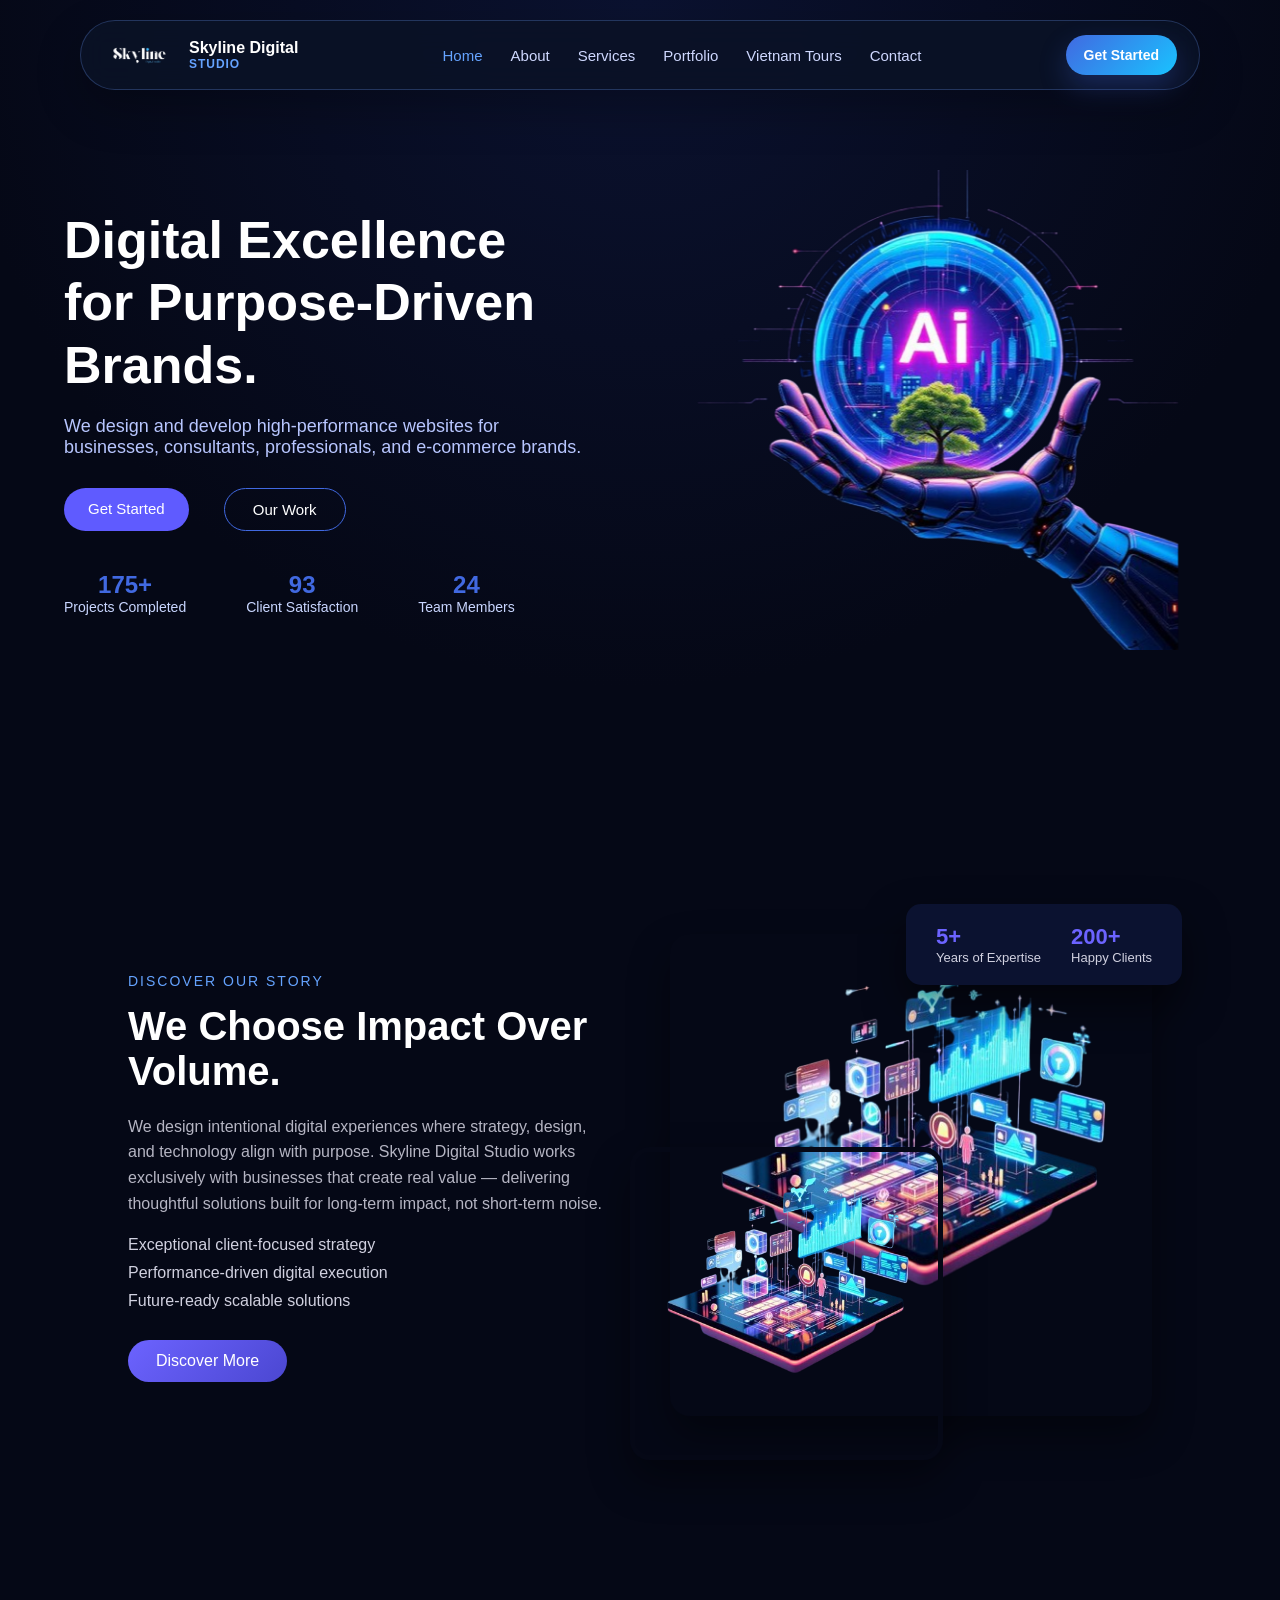
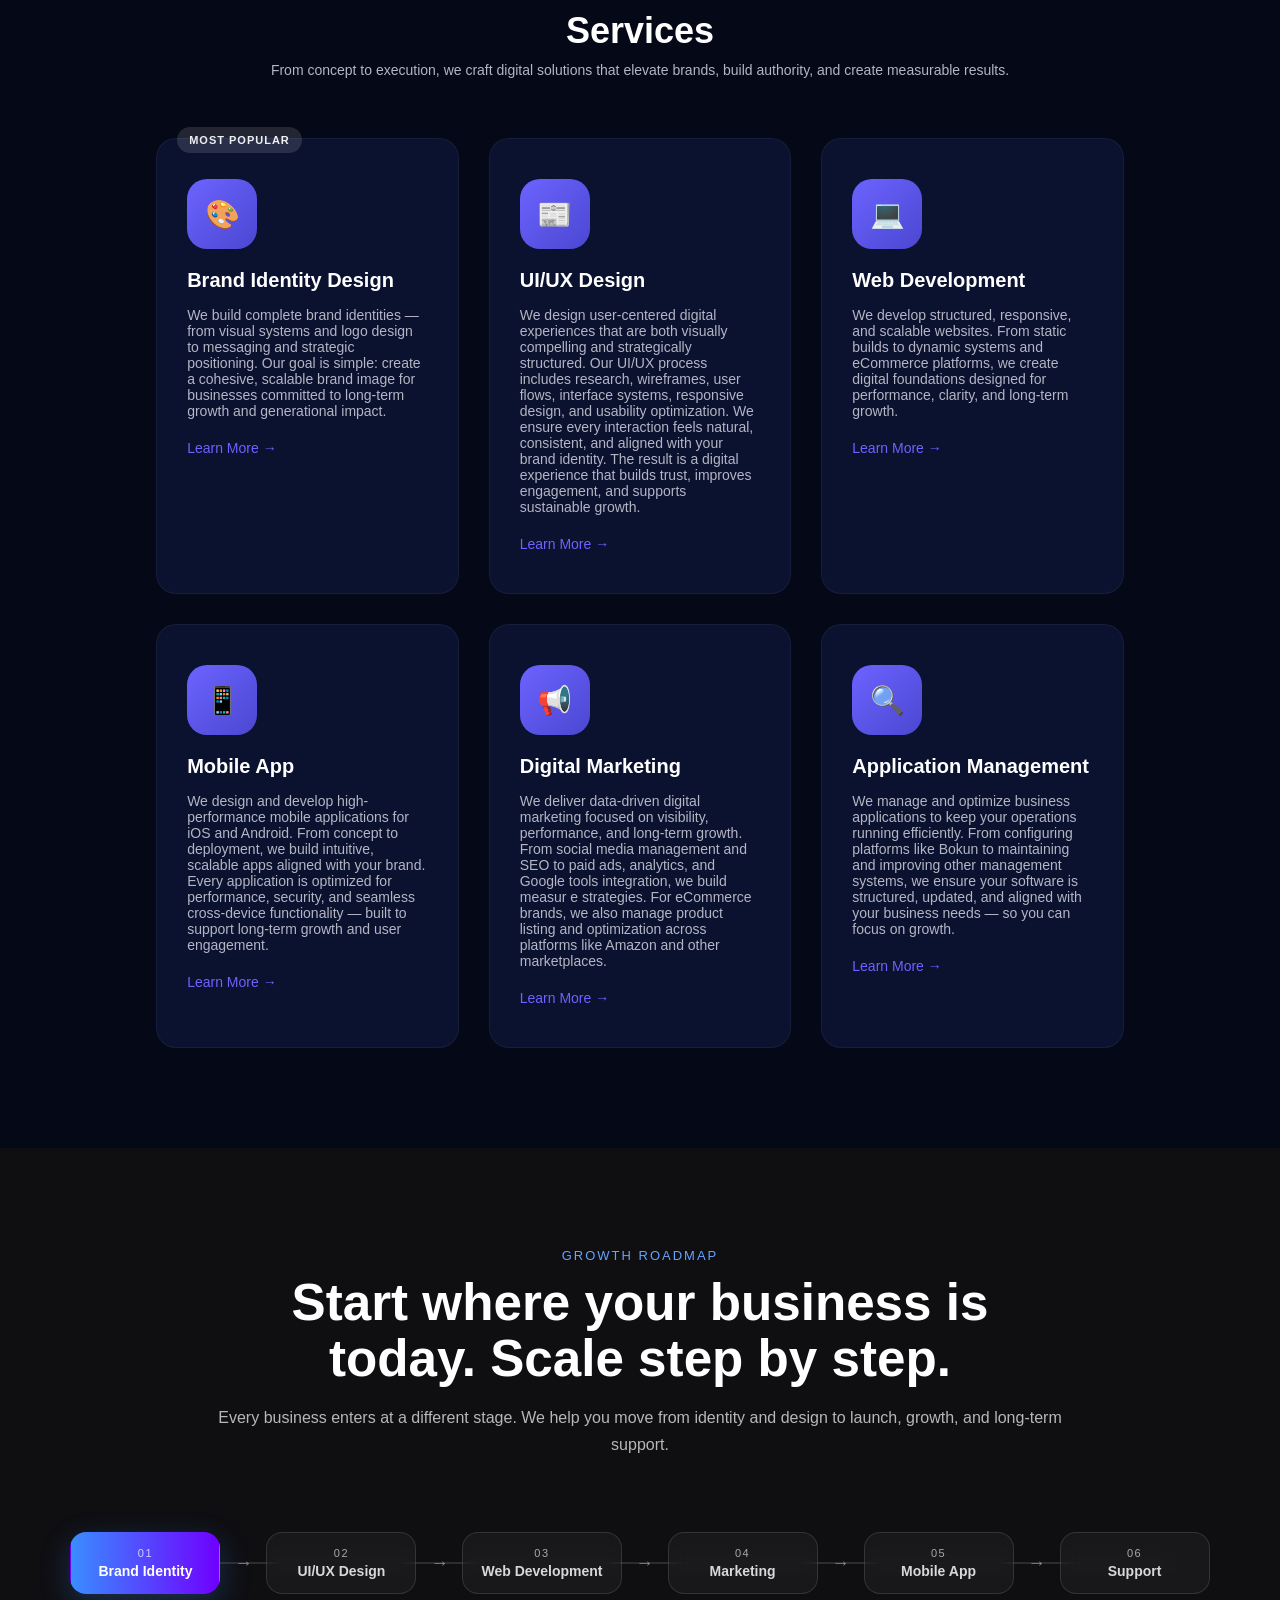
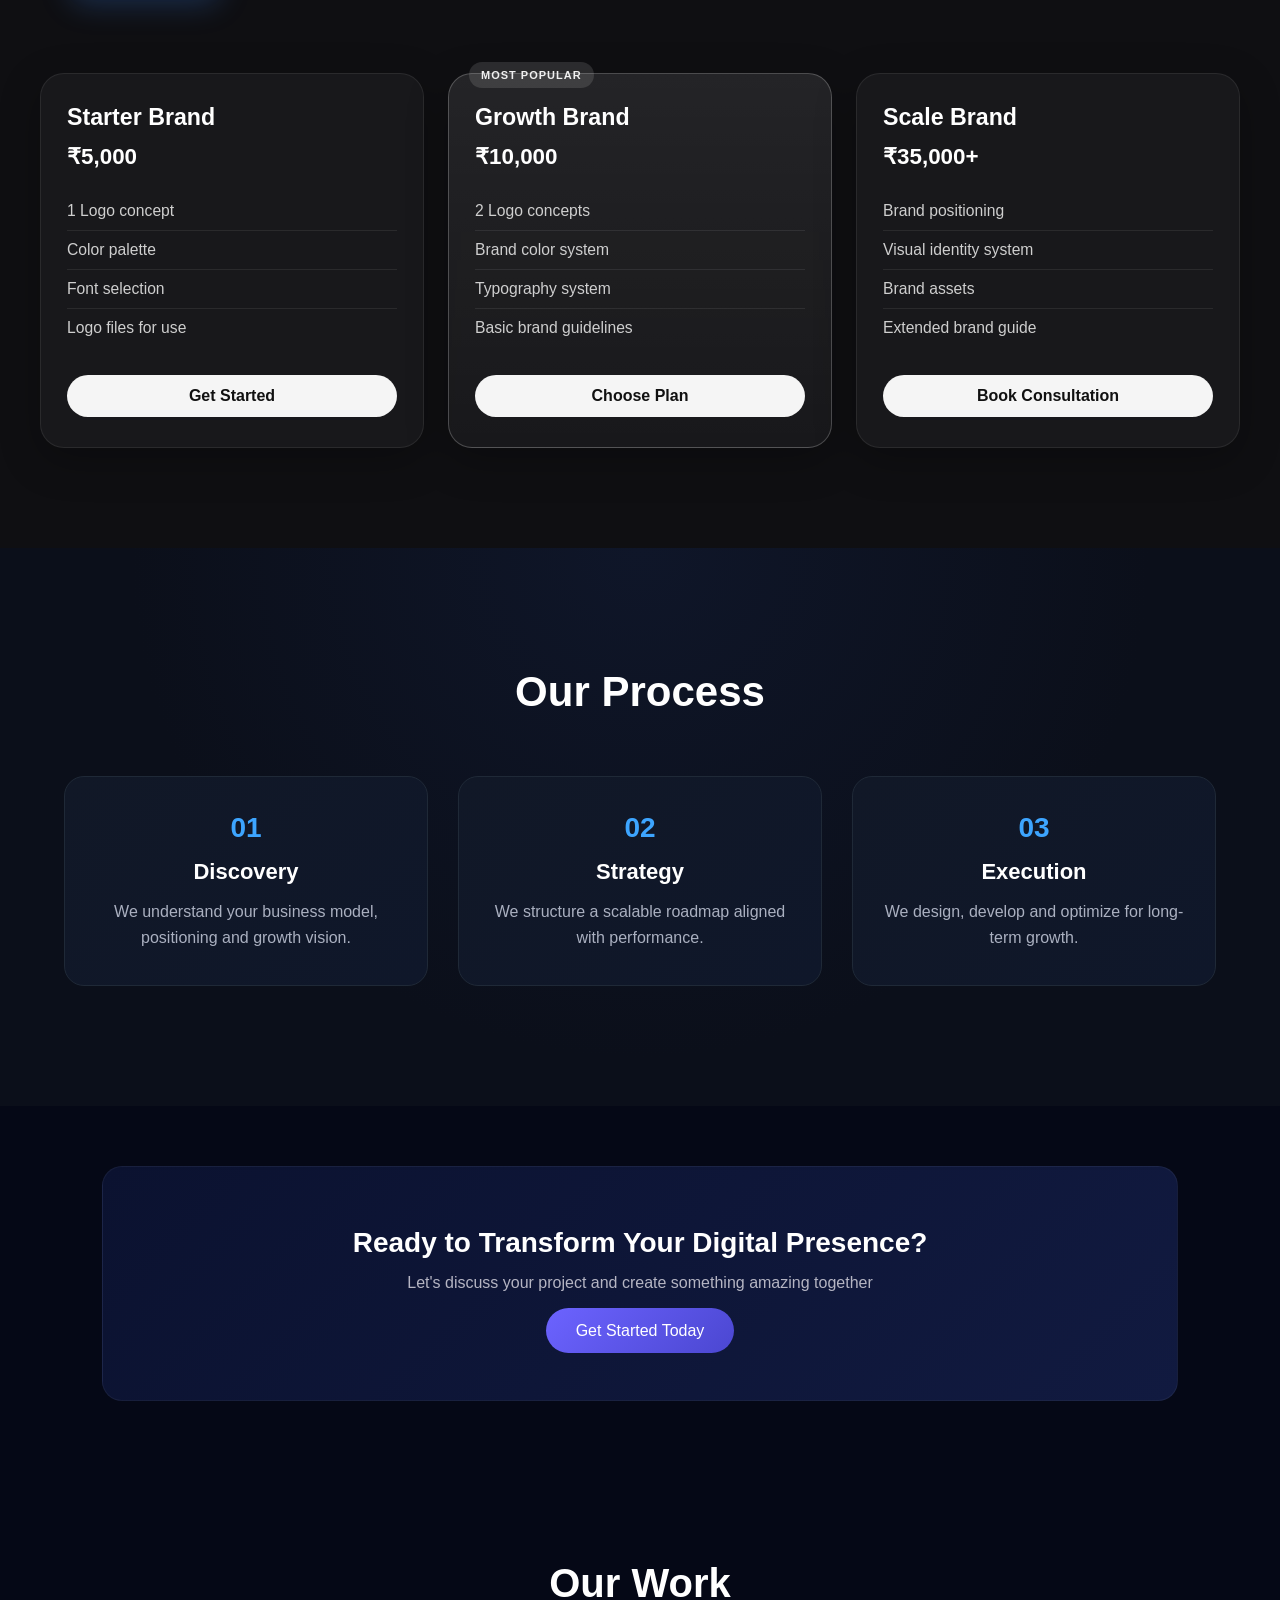
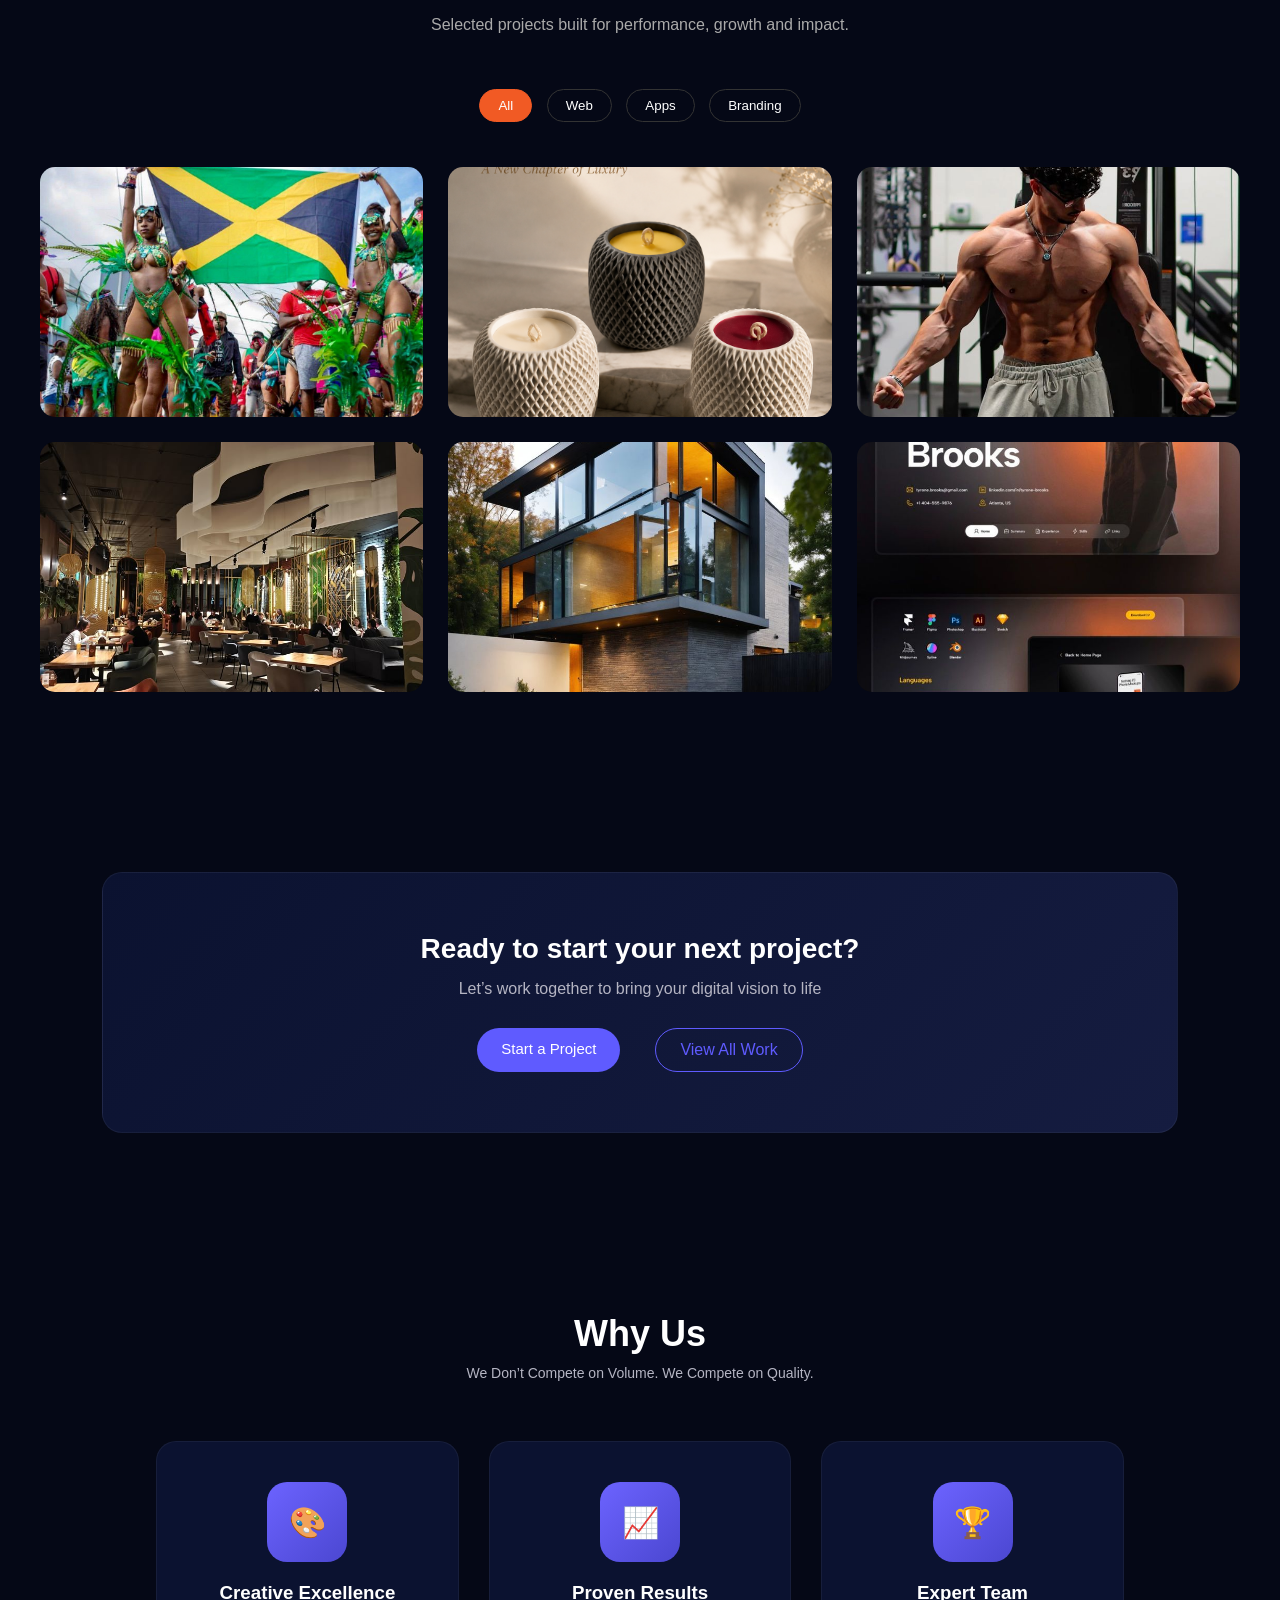
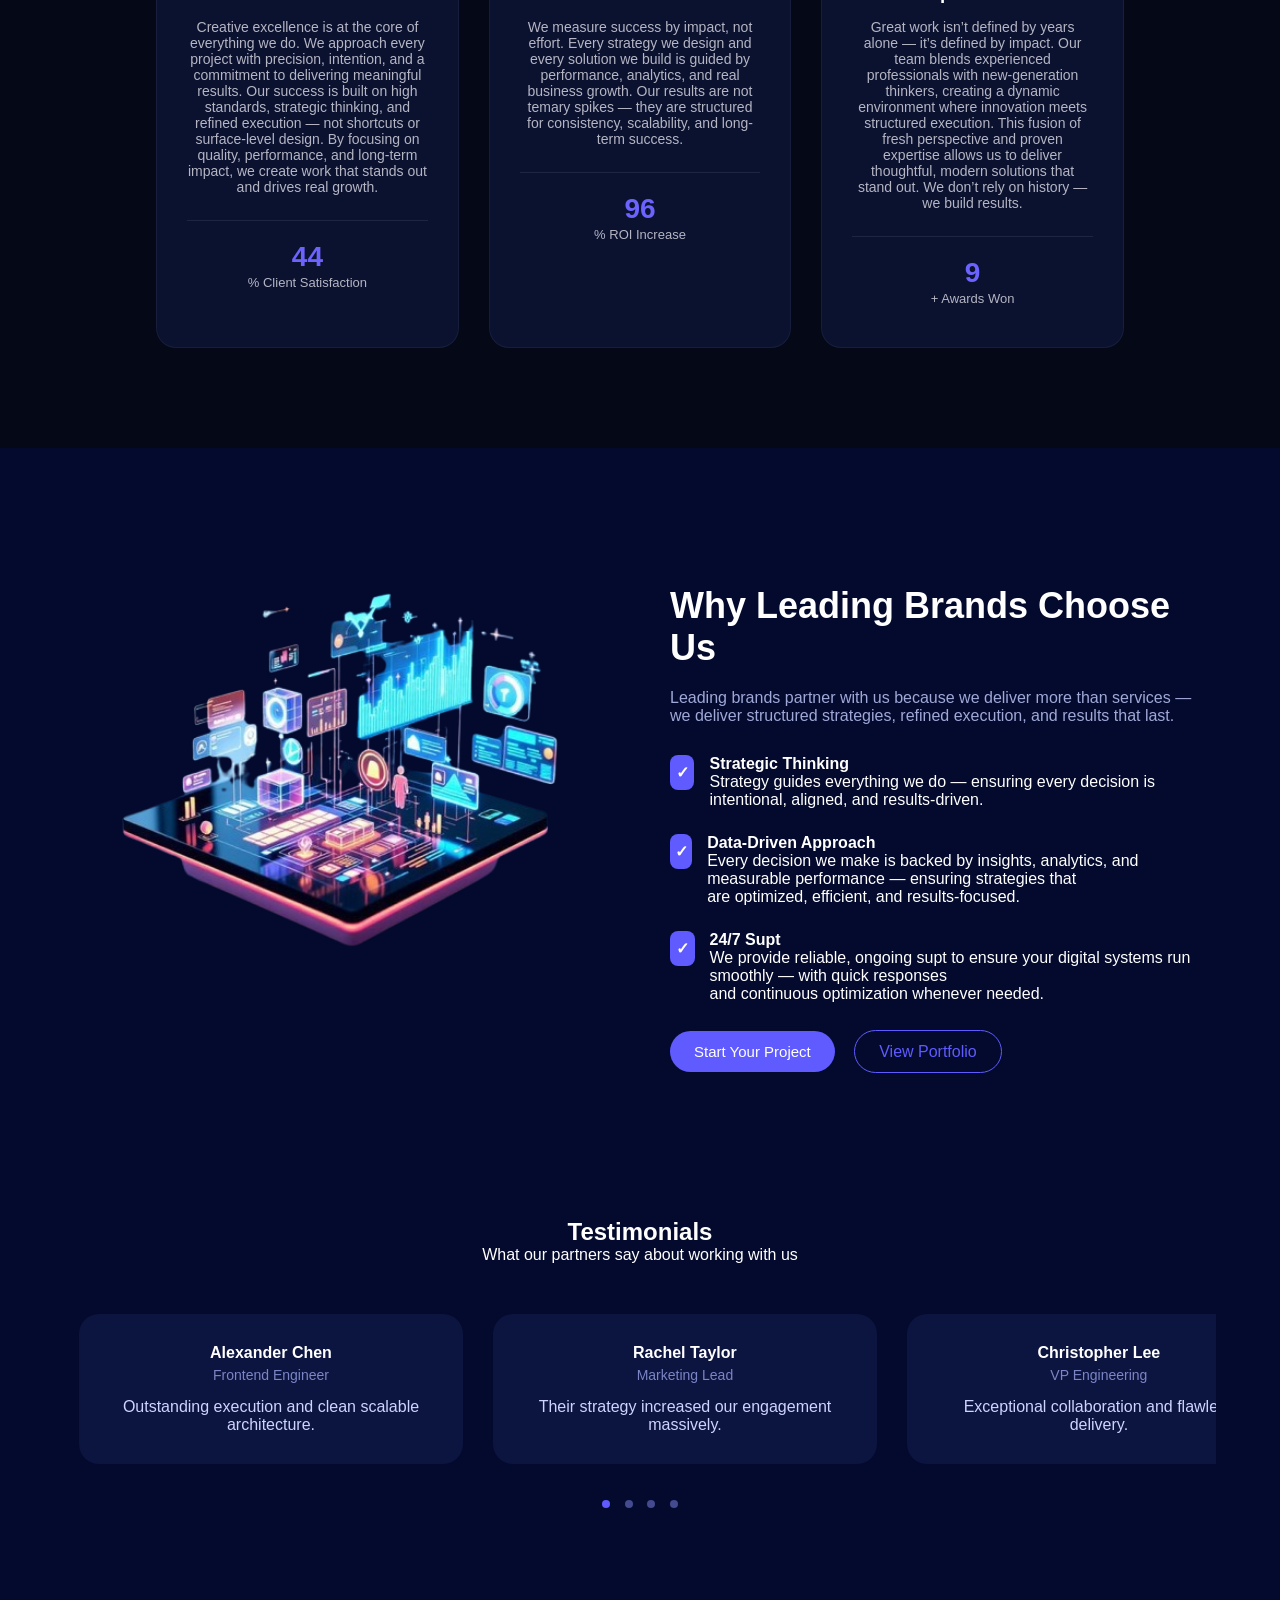
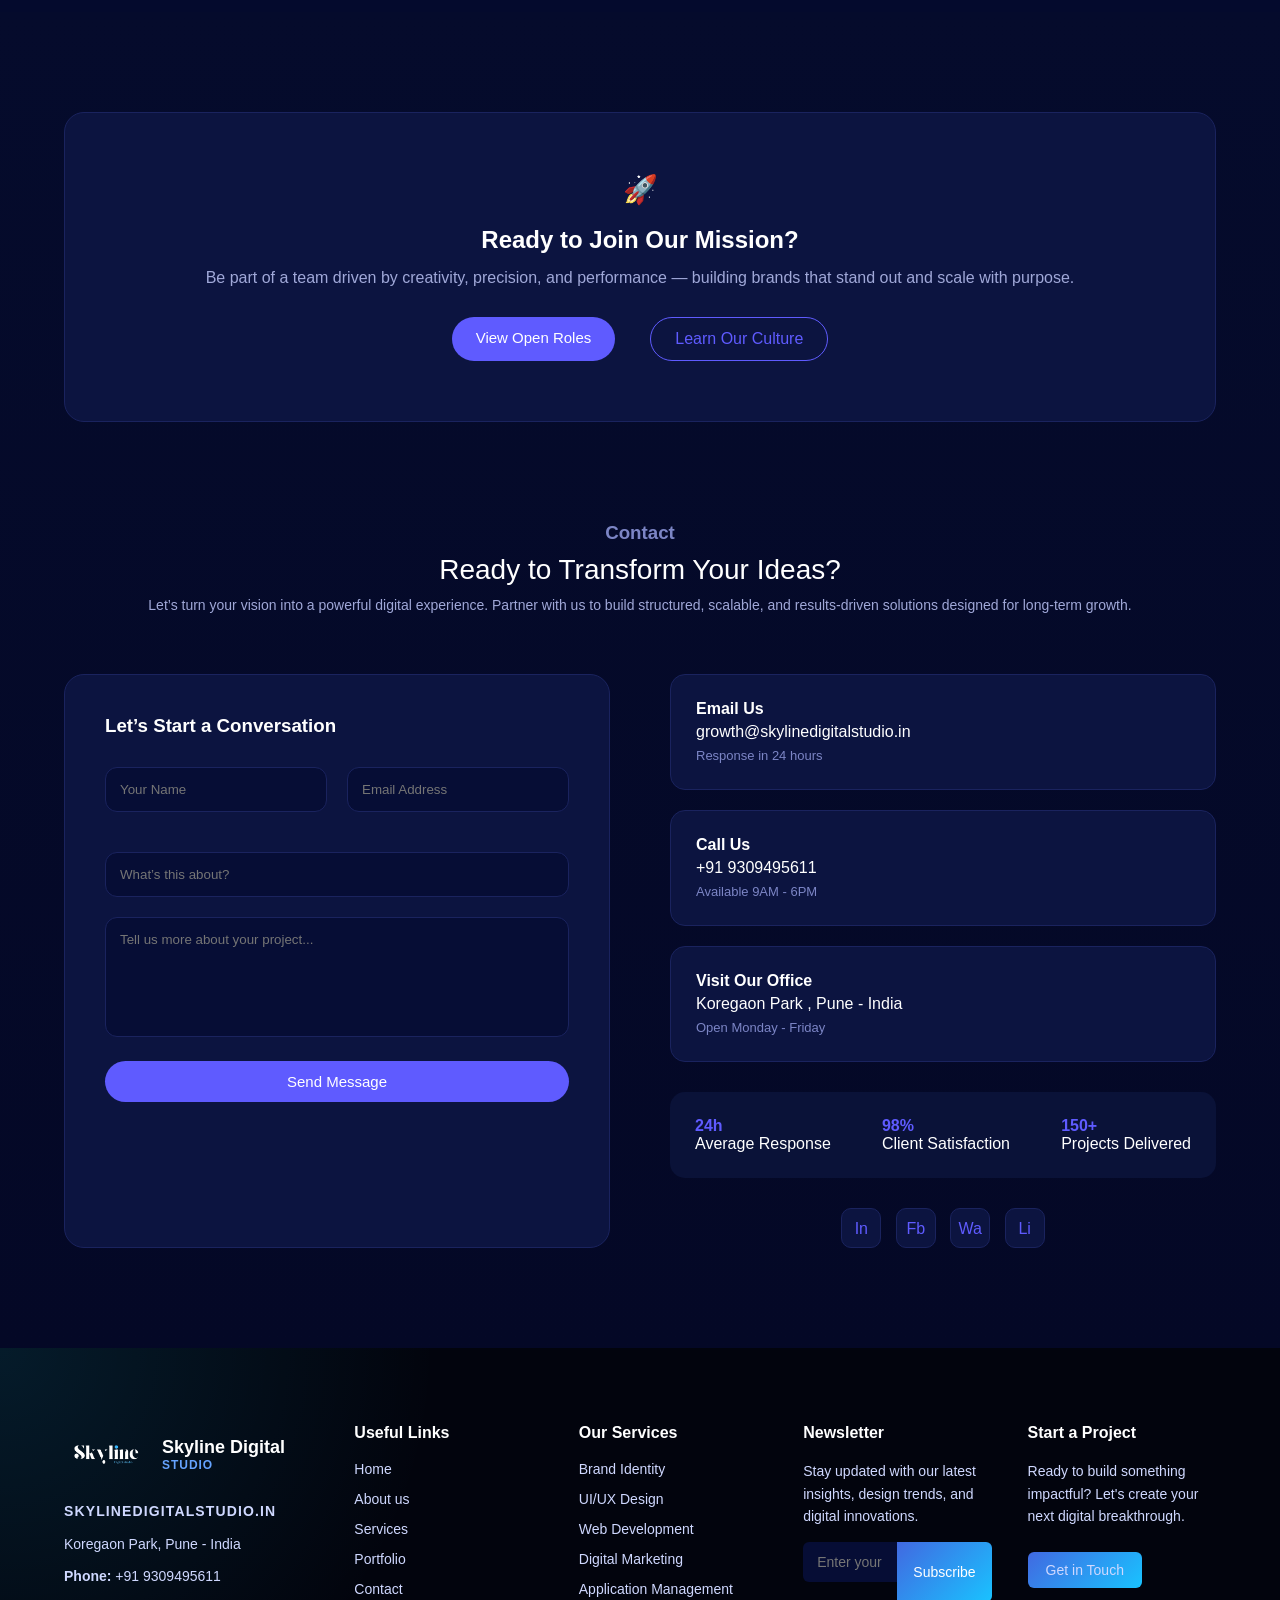
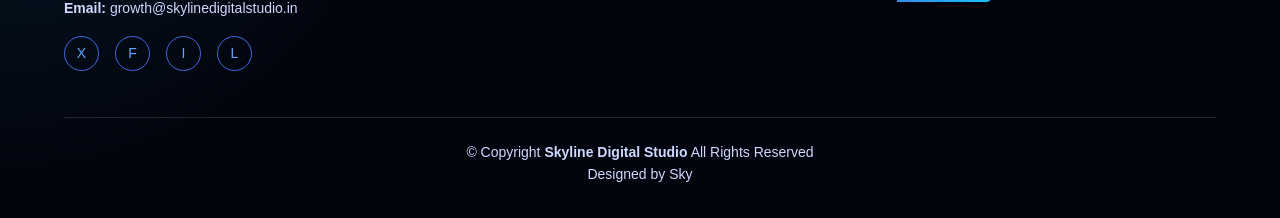
==== commit 2a4ceb11: "Add files via upload" ====
--- a/index.html
+++ b/index.html
@@ -1,36 +1,979 @@
-<!DOCTYPE html>
-<html lang='en'>
-<head>
-<meta charset='UTF-8'>
-<meta name='viewport' content='width=device-width, initial-scale=1.0'>
-<title>Vietnam Tourism Growth Initiative</title>
-<link rel='stylesheet' href='style.css'>
-</head>
-<body>
-<section class='hero'>
-<div class='content'>
-<h1>Helping Vietnam Tourism Businesses Reach <span>Indian Travelers</span></h1>
-<p>Connecting tourism businesses with one of the world's fastest-growing outbound travel markets.</p>
-<div class='buttons'>
-<a href='#' class='btn gold'>Schedule Consultation</a>
-<a href='#' class='btn outline'>Learn More</a>
-</div>
-</div>
-</section>
-
-<section class='section'>
-<h2>A Market <span>Poised</span> For Growth</h2>
-<div class='grid'>
-<div class='card'>Growing Indian Travel Market</div>
-<div class='card'>Mobile-First Travelers</div>
-<div class='card'>Direct Booking Opportunities</div>
-<div class='card'>Digital Tourism Growth</div>
-</div>
-</section>
-
-<section class='cta'>
-<h2>Ready To Reach More Indian Travelers?</h2>
-<a href='#' class='btn gold'>Schedule Consultation</a>
-</section>
-</body>
-</html>+<!DOCTYPE html>
+<html lang="en">
+<head>
+    <meta charset="UTF-8">
+    
+    <meta name="viewport" content="width=device-width, initial-scale=1.0">
+    <title>Skyline Digital Studio | Digital Strategy, Design & Development</title>
+    <meta name="description" content="Skylinef Digital Studio builds brand identity, UI/UX, websites, applications, and digital growth systems for purpose-driven businesses.">
+    
+    <link rel="stylesheet" href="css/style.css">
+    <link rel="stylesheet" href="css/layout.css">
+
+       <script async src="https://www.googletagmanager.com/gtag/js?id=G-9115CDZFJK"></script>
+<script>
+window.dataLayer = window.dataLayer || [];
+function gtag(){dataLayer.push(arguments);}
+gtag('js', new Date());
+gtag('config', 'G-9115CDZFJK');
+</script>
+</head>
+<body>
+<div id="site-header"></div>
+
+<!-- ===== Hero ===== -->
+
+<section class="hero">
+    <div class="hero-inner">
+
+        <!-- LEFT -->
+        <div class="hero-left">
+            <h1 class="hero-title">Digital Excellence  <br>  for Purpose-Driven Brands.
+</h1>
+
+            <p class="hero-desc">
+We design and develop high-performance websites for businesses,
+consultants, professionals, and e-commerce brands.
+
+            </p>
+
+            <div class="hero-buttons">
+                <a href="#contact" class="btn-primary">Get Started</a>
+                <a href="portfolio.html" class="btn-secondary">Our Work</a>
+            </div>
+
+            <div class="hero-stats">
+                <div class="stat">
+                    <h2>175+</h2>
+                    <p>Projects Completed</p>
+                </div>
+                <div class="stat">
+                    <h2>93</h2>
+                    <p>Client Satisfaction</p>
+                </div>
+                <div class="stat">
+                    <h2>24</h2>
+                    <p>Team Members</p>
+                </div>
+            </div>
+        </div>
+
+        <!-- RIGHT -->
+        <div class="hero-right">
+            <img src="images/bgg-removebg-preview.png" alt="Digital Brain">
+        </div>
+
+    </div>
+</section>
+
+
+<!-- ===== ABOUT SECTION ===== -->
+<section  id="about"  class="about-section">
+
+    <div class="about-container">
+
+        <!-- LEFT -->
+        <div class="about-left reveal">
+            <span class="about-tag">DISCOVER OUR STORY</span>
+
+            <h2 class="about-title">
+                We Choose Impact Over Volume.
+
+            </h2>
+
+            <p class="about-description">
+                We design intentional digital experiences where strategy, design, and technology align with purpose. Skyline Digital Studio works exclusively with businesses that create real value — delivering thoughtful solutions built for long-term impact, not short-term noise.
+
+            </p>
+
+            <ul class="about-list">
+                <li>Exceptional client-focused strategy</li>
+                <li>Performance-driven digital execution</li>
+                <li>Future-ready scalable solutions</li>
+            </ul>
+
+            <a href="About.html" class="about-btn">Discover More</a>
+        </div>
+
+        <!-- RIGHT -->
+        <div class="about-right reveal">
+
+            <div class="image-wrapper">
+
+                <img src="images/images_sky-removebg-preview.png" class="img-main" alt="">
+                <img src="images/images_sky-removebg-preview.png" class="img-small" alt="">
+
+                <div class="stats-card">
+                    <div>
+                        <h3>5+</h3>
+                        <p>Years of Expertise</p>
+                    </div>
+                    <div>
+                        <h3>200+</h3>
+                        <p>Happy Clients</p>
+                    </div>
+                </div>
+
+            </div>
+
+        </div>
+
+    </div>
+
+</section>
+
+
+
+<!-- ===== ABOUT SECTION ===== -->
+
+
+<section  id="services" class="services-section">
+
+    <div class="container">
+
+        <div class="services-header">
+            <h2>Services</h2>
+            <p>From concept to execution, we craft digital solutions that elevate brands, build authority, and create measurable results.</p>
+        </div>
+
+        <div class="services-grid">
+
+            <!-- CARD 1 -->
+            <div class="service-card popular reveal-scale">
+                <span class="badge">MOST POPULAR</span>
+                <div class="icon-box">🎨</div>
+                <h3>Brand Identity Design</h3>
+                <p>We build complete brand identities — from visual systems and logo design to messaging and strategic positioning.
+
+Our goal is simple: create a cohesive, scalable brand image for businesses committed to long-term growth and generational impact.
+</p>
+                <a href="services.html" class="learn-more">Learn More →</a>
+            </div>
+
+            <!-- CARD 2 -->
+            <div class="service-card reveal-scale">
+                <div class="icon-box">📰</div>
+                <h3>UI/UX Design</h3>
+                <p>We design user-centered digital experiences that are both visually compelling and strategically structured.
+
+Our UI/UX process includes research, wireframes, user flows, interface systems, responsive design, and usability optimization. We ensure every interaction feels natural, consistent, and aligned with your brand identity.
+
+The result is a digital experience that builds trust, improves engagement, and supports sustainable growth.
+</p>
+                <a href="services.html" class="learn-more">Learn More →</a>
+            </div>
+
+            <!-- CARD 3 -->
+            <div class="service-card reveal-scale">
+                <div class="icon-box">💻</div>
+                <h3>Web Development</h3>
+                <p>We develop structured, responsive, and scalable websites.
+
+From static builds to dynamic systems and eCommerce platforms, we create digital foundations designed for performance, clarity, and long-term growth.
+</p>
+                <a href="services.html" class="learn-more">Learn More →</a>
+            </div>
+
+            <!-- CARD 4 -->
+            <div class="service-card reveal-scale">
+                <div class="icon-box">📱</div>
+                <h3>Mobile App</h3>
+                <p>We design and develop high-performance mobile applications for iOS and Android.
+
+From concept to deployment, we build intuitive, scalable apps aligned with your brand. Every application is optimized for performance, security, and seamless cross-device functionality — built to support long-term growth and user engagement.
+
+</p>
+                <a href="services.html" class="learn-more">Learn More →</a>
+            </div>
+
+            <!-- CARD 5 -->
+            <div class="service-card reveal-scale">
+                <div class="icon-box">📢</div>
+                <h3>Digital Marketing</h3>
+                <p>We deliver data-driven digital marketing focused on visibility, performance, and long-term growth.
+
+From social media management and SEO to paid ads, analytics, and Google tools integration, we build measur e strategies. For eCommerce brands, we also manage product listing and optimization across platforms like Amazon and other marketplaces.
+
+</p>
+                <a href="services.html" class="learn-more">Learn More →</a>
+            </div>
+
+            <!-- CARD 6 -->
+            <div class="service-card reveal-scale">
+                <div class="icon-box">🔍</div>
+                <h3>Application Management </h3>
+                <p>We manage and optimize business applications to keep your operations running efficiently.
+
+From configuring platforms like Bokun to maintaining and improving other management systems, we ensure your software is structured, updated, and aligned with your business needs — so you can focus on growth.
+</p>
+                <a href="services.html" class="learn-more">Learn More →</a>
+            </div>
+
+        </div>
+
+    </div>
+
+</section>
+
+
+    <!--growth road map / section -->
+
+<section class="service-tabs-section">
+
+  <div class="section-head">
+    <p class="eyebrow">Growth Roadmap</p>
+    <h2>Start where your business is today. Scale step by step.</h2>
+    <p class="section-subtext">
+      Every business enters at a different stage. We help you move from identity and design
+      to launch, growth, and long-term support.
+    </p>
+  </div>
+
+  <!-- ROADMAP TABS -->
+  <div class="roadmap-tabs">
+    <div class="roadmap-line">
+      <span class="roadmap-line-fill"></span>
+    </div>
+
+    <button class="tab-btn active" data-tab="brand" data-step="1">
+      <span class="step-no">01</span>
+      <span class="step-label">Brand Identity</span>
+    </button>
+
+    <span class="road-arrow">→</span>
+
+    <button class="tab-btn" data-tab="uiux" data-step="2">
+      <span class="step-no">02</span>
+      <span class="step-label">UI/UX Design</span>
+    </button>
+
+    <span class="road-arrow">→</span>
+
+    <button class="tab-btn" data-tab="web" data-step="3">
+      <span class="step-no">03</span>
+      <span class="step-label">Web Development</span>
+    </button>
+
+    <span class="road-arrow">→</span>
+
+    <button class="tab-btn" data-tab="marketing" data-step="4">
+      <span class="step-no">04</span>
+      <span class="step-label">Marketing</span>
+    </button>
+
+    <span class="road-arrow">→</span>
+
+    <button class="tab-btn" data-tab="mobile" data-step="5">
+      <span class="step-no">05</span>
+      <span class="step-label">Mobile App</span>
+    </button>
+
+    <span class="road-arrow">→</span>
+
+    <button class="tab-btn" data-tab="support" data-step="6">
+      <span class="step-no">06</span>
+      <span class="step-label">Support</span>
+    </button>
+  </div>
+
+  <div class="tabs-content">
+
+    <!-- BRAND -->
+    <div class="tab-content active" id="brand">
+      <div class="pricing-grid">
+
+        <div class="pricing-card">
+          <h3>Starter Brand</h3>
+          <p class="price">₹5,000</p>
+          <ul>
+            <li>1 Logo concept</li>
+            <li>Color palette</li>
+            <li>Font selection</li>
+            <li>Logo files for use</li>
+          </ul>
+          <a href="contact.html" class="price-btn">Get Started</a>
+        </div>
+
+        <div class="pricing-card popular"> 
+          <span class="badge">Most Popular</span>
+          <h3>Growth Brand</h3>
+          <p class="price">₹10,000</p>
+          <ul>
+            <li>2 Logo concepts</li>
+            <li>Brand color system</li>
+            <li>Typography system</li>
+            <li>Basic brand guidelines</li>
+          </ul>
+          <a href="contact.html" class="price-btn">Choose Plan</a>
+        </div>
+
+        <div class="pricing-card">
+          <h3>Scale Brand</h3>
+          <p class="price">₹35,000+</p>
+          <ul>
+            <li>Brand positioning</li>
+            <li>Visual identity system</li>
+            <li>Brand assets</li>
+            <li>Extended brand guide</li>
+          </ul>
+          <a href="contact.html" class="price-btn">Book Consultation</a>
+        </div>
+
+      </div>
+    </div>
+
+    <!-- UI/UX -->
+    <div class="tab-content" id="uiux">
+      <div class="pricing-grid">
+
+        <div class="pricing-card">
+          <h3>Starter UI</h3>
+          <p class="price">₹10,000</p>
+          <ul>
+            <li>3-page design</li>
+            <li>Basic wireframes</li>
+            <li>Responsive layout</li>
+            <li>Homepage concept</li>
+          </ul>
+          <a href="contact.html" class="price-btn">Get Started</a>
+        </div>
+
+        <div class="pricing-card popular">
+          <span class="badge">Most Popular</span>
+          <h3>Growth UI/UX</h3>
+          <p class="price">₹20,000 </p>
+          <ul>
+            <li>5–7 page design</li>
+            <li>Wireframes + structure</li>
+            <li>Desktop + mobile design</li>
+            <li>User flow planning</li>
+          </ul>
+          <a href="contact.html" class="price-btn">Choose Plan</a>
+        </div>
+
+        <div class="pricing-card">
+          <h3>Scale UX</h3>
+          <p class="price">₹40,000+</p>
+          <ul>
+            <li>Full design system</li>
+            <li>Interactive prototype</li>
+            <li>Advanced UX planning</li>
+            <li>Developer-ready design</li>
+          </ul>
+          <a href="contact.html" class="price-btn">Book Consultation</a>
+        </div>
+
+      </div>
+    </div>
+
+    <!-- WEB -->
+    <div class="tab-content" id="web">
+      <div class="pricing-grid">
+
+        <div class="pricing-card">
+          <h3>Starter Site</h3>
+          <p class="price">₹15,000</p>
+          <ul>
+            <li>3–4 page website</li>
+            <li>Static website build</li>
+            <li>Contact form</li>
+            <li>WhatsApp integration</li>
+          </ul>
+          <a href="contact.html" class="price-btn">Get Started</a>
+        </div>
+
+        <div class="pricing-card popular">
+          <span class="badge">Most Popular</span>
+          <h3>Business Website</h3>
+          <p class="price">₹20,000 </p>
+          <ul>
+            <li>5–8 pages</li>
+            <li>SEO-ready structure</li>
+            <li>Blog section</li>
+            <li>Analytics setup</li>
+          </ul>
+          <a href="contact.html" class="price-btn">Choose Plan</a>
+        </div>
+
+        <div class="pricing-card">
+          <h3>Dynamic Website</h3>
+          <p class="price">₹40,000+</p>
+          <ul>
+            <li>CMS or dashboard</li>
+            <li>Dynamic content system</li>
+            <li>Booking or store setup</li>
+            <li>Custom integrations</li>
+          </ul>
+          <a href="contact.html" class="price-btn">Book Consultation</a>
+        </div>
+
+      </div>
+    </div>
+
+    <!-- MARKETING -->
+    <div class="tab-content" id="marketing">
+      <div class="pricing-grid">
+
+        <div class="pricing-card">
+          <h3>Starter Social</h3>
+          <p class="price">₹8,000 </p>
+          <ul>
+            <li>8 posts monthly</li>
+            <li>Caption writing</li>
+            <li>Basic content planning</li>
+            <li>Profile management</li>
+          </ul>
+          <a href="contact.html" class="price-btn">Get Started</a>
+        </div>
+
+        <div class="pricing-card popular">
+          <span class="badge">Most Popular</span>
+          <h3>Growth Marketing</h3>
+          <p class="price">₹18,000/mo</p>
+          <ul>
+            <li>12–16 posts monthly</li>
+            <li>Reels support</li>
+            <li>Multi-platform posting</li>
+            <li>Engagement handling</li>
+          </ul>
+          <a href="contact.html" class="price-btn">Choose Plan</a>
+        </div>
+
+        <div class="pricing-card">
+          <h3>Scale Marketing</h3>
+          <p class="price">₹30,000+/mo</p>
+          <ul>
+            <li>Lead generation support</li>
+            <li>Ad campaign support</li>
+            <li>Monthly reporting</li>
+            <li>Growth strategy inputs</li>
+          </ul>
+          <a href="contact.html" class="price-btn">Book Consultation</a>
+        </div>
+
+      </div>
+    </div>
+
+    <!-- MOBILE -->
+    <div class="tab-content" id="mobile">
+      <div class="pricing-grid">
+
+        <div class="pricing-card">
+          <h3>Starter App</h3>
+          <p class="price">₹80,000 – ₹1,50,000</p>
+          <ul>
+            <li>Basic business app</li>
+            <li>Core screen development</li>
+            <li>Android-first build</li>
+            <li>Basic API connection</li>
+          </ul>
+          <a href="contact.html" class="price-btn">Get Started</a>
+        </div>
+
+        <div class="pricing-card popular">
+          <span class="badge">Most Popular</span>
+          <h3>Business App</h3>
+          <p class="price">₹2,00,000 – ₹4,00,000</p>
+          <ul>
+            <li>Android + iOS app</li>
+            <li>User login system</li>
+            <li>Admin panel</li>
+            <li>Payment integration</li>
+          </ul>
+          <a href="contact.html" class="price-btn">Choose Plan</a>
+        </div>
+
+        <div class="pricing-card">
+          <h3>Scale App</h3>
+          <p class="price">₹5,00,000+</p>
+          <ul>
+            <li>Custom backend</li>
+            <li>Advanced feature planning</li>
+            <li>Business-specific workflows</li>
+            <li>Scalable setup</li>
+          </ul>
+          <a href="contact.html" class="price-btn">Book Consultation</a>
+        </div>
+
+      </div>
+    </div>
+
+    <!-- SUPPORT -->
+    <div class="tab-content" id="support">
+      <div class="pricing-grid">
+
+        <div class="pricing-card">
+          <h3>Basic Support</h3>
+          <p class="price">₹8,000 – ₹15,000/mo</p>
+          <ul>
+            <li>Bug fixes</li>
+            <li>Routine updates</li>
+            <li>Basic maintenance</li>
+            <li>Monthly checks</li>
+          </ul>
+          <a href="contact.html" class="price-btn">Get Started</a>
+        </div>
+
+        <div class="pricing-card popular">
+          <span class="badge">Most Popular</span>
+          <h3>Growth Support</h3>
+          <p class="price">₹20,000 – ₹40,000/mo</p>
+          <ul>
+            <li>Feature improvements</li>
+            <li>Priority support</li>
+            <li>Performance updates</li>
+            <li>Monitoring support</li>
+          </ul>
+          <a href="contact.html" class="price-btn">Choose Plan</a>
+        </div>
+
+        <div class="pricing-card">
+          <h3>Scale Support</h3>
+          <p class="price">₹60,000+/mo</p>
+          <ul>
+            <li>Dedicated tech support</li>
+            <li>Long-term maintenance</li>
+            <li>Technical oversight</li>
+            <li>Scaling support</li>
+          </ul>
+          <a href="contact.html" class="price-btn">Book Consultation</a>
+        </div>
+
+      </div>
+    </div>
+
+  </div>
+</section>
+
+
+<!-- PROCESS SECTION -->
+
+    
+<section class="process-section">
+    <div class="container">
+        <h2>Our Process</h2>
+        <div class="process-grid">
+            <div class="process-step">
+                <span>01</span>
+                <h4>Discovery</h4>
+                <p>We understand your business model, positioning and growth vision.</p>
+            </div>
+            <div class="process-step">
+                <span>02</span>
+                <h4>Strategy</h4>
+                <p>We structure a scalable roadmap aligned with performance.</p>
+            </div>
+            <div class="process-step">
+                <span>03</span>
+                <h4>Execution</h4>
+                <p>We design, develop and optimize for long-term growth.</p>
+            </div>
+        </div>
+    </div>
+</section>
+
+
+<!-- ================= CTA SECTION ================= -->
+<section class="cta-section">
+    <div class="cta-box">
+        <h2>Ready to Transform Your Digital Presence?</h2>
+        <p>Let's discuss your project and create something amazing together</p>
+        <a href="#contact-us" class="cta-btn">Get Started Today</a>
+    </div>
+</section>
+
+
+ <!-- PROJECT GRID 11112321321321231231321 -->
+
+<section class="featured-work">
+
+  <div class="fw-container">
+
+    <div class="fw-header">
+      <h2>Our Work</h2>
+      <p>Selected projects built for performance, growth and impact.</p>
+    </div>
+
+    <!-- FILTERS -->
+    <div class="fw-filters">
+      <button class="fw-btn active" data-filter="all">All</button>
+      <button class="fw-btn" data-filter="web">Web</button>
+      <button class="fw-btn" data-filter="app">Apps</button>
+      <button class="fw-btn" data-filter="branding">Branding</button>
+    </div>
+
+    <!-- GRID -->
+    <div class="fw-grid">
+
+      <!-- CARD -->
+    <a href="https://pajerovacationandtours.com/" target="_blank" class="fw-card" data-category="web">
+  <img src="images/pajero cover.jpg">
+  <div class="fw-overlay">
+    <h3>Pajero Tours</h3>
+    <p>Travel Website</p>
+  </div>
+</a>
+
+   <a href="https://aromedebougie.in/" target="_blank" class="fw-card" data-category="web">
+  <img src="images/newchap.png">
+  <div class="fw-overlay">
+    <h3>Arome de Bougie</h3>
+    <p>luxury Home Decor</p>
+  </div>
+</a>
+
+      <a href="https://eliteaesthetics.life/" target="_blank" class="fw-card" data-category="web">
+  <img src="images/bodybuilder.jpg">
+  <div class="fw-overlay">
+    <h3>Elite Aesthetics</h3>
+    <p>Fitness & Lifestyle </p>
+  </div>
+</a>
+
+      <a href=" target="_blank" class="fw-card" data-category="web">
+  <img src="images/Hotels.jpg">
+  <div class="fw-overlay">
+    <h3>Restrauts and Cafes </h3>
+    <p>Coming Soon </p>
+  </div>
+</a>
+
+       <a href="" target="_blank" class="fw-card" data-category="web">
+  <img src="images/real estate.jpg">
+  <div class="fw-overlay">
+    <h3>Cominng Soon </h3>
+    <p>Real Estate</p>
+  </div>
+</a>
+
+       <a href="" target="_blank" class="fw-card" data-category="web">
+  <img src="images/portfolioscreenshot.jpg">
+  <div class="fw-overlay">
+    <h3>Portfoloi</h3>
+    <p>Travel Website</p>
+  </div>
+</a>
+
+    </div>
+
+  </div>
+
+</section>
+
+
+
+
+
+
+<!-- ================= SECOND CTA ================= -->
+<section class="cta-section-alt">
+    <div class="cta-box-alt">
+        <h2>Ready to start your next project?</h2>
+        <p>Let’s work together to bring your digital vision to life</p>
+
+        <div class="cta-buttons">
+            <a href="#contact" class="btn-primary">Start a Project</a>
+            <a href="portfolio.html" class="btn-outline">View All Work</a>
+        </div>
+    </div>
+</section>
+
+
+<!-- ================= WHY US SECTION ================= -->
+<section class="why-section">
+
+    <div class="container">
+
+        <div class="why-header">
+            <h2>Why Us</h2>
+            <p>We Don’t Compete on Volume. We Compete on Quality.</p>
+        </div>
+
+        <div class="why-grid">
+
+            <div class="why-card">
+                <div class="why-icon">🎨</div>
+                <h3>Creative Excellence</h3>
+                <p>
+                    Creative excellence is at the core of everything we do.
+
+We approach every project with precision, intention, and a commitment to delivering meaningful results. Our success is built on high standards, strategic thinking, and refined execution — not shortcuts or surface-level design.
+
+By focusing on quality, performance, and long-term impact, we create work that stands out and drives real growth.
+
+                </p>
+                <div class="why-divider"></div>
+                <div class="why-stat">
+                    <h4 data-target="93">0</h4>
+                    <span>% Client Satisfaction</span>
+                </div>
+            </div>
+
+            <div class="why-card">
+                <div class="why-icon">📈</div>
+                <h3>Proven Results</h3>
+                <p>
+                   We measure success by impact, not effort.
+
+Every strategy we design and every solution we build is guided by performance, analytics, and real business growth. Our results are not temary spikes — they are structured for consistency, scalability, and long-term success.
+
+                </p>
+                <div class="why-divider"></div>
+                <div class="why-stat">
+                    <h4 data-target="200">0</h4>
+                    <span>% ROI Increase</span>
+                </div>
+            </div>
+
+            <div class="why-card">
+                <div class="why-icon">🏆</div>
+                <h3>Expert Team</h3>
+                <p>
+                    Great work isn’t defined by years alone — it’s defined by impact.
+
+Our team blends experienced professionals with new-generation thinkers, creating a dynamic environment where innovation meets structured execution. This fusion of fresh perspective and proven expertise allows us to deliver thoughtful, modern solutions that stand out.
+
+We don’t rely on history — we build results.
+
+                </p>
+                <div class="why-divider"></div>
+                <div class="why-stat">
+                    <h4 data-target="20">0</h4>
+                    <span>+ Awards Won</span>
+                </div>
+            </div>
+
+        </div>
+
+    </div>
+
+</section>
+
+<section class="why-testimonial-section">
+
+  <div class="boxed-container">
+
+    <!-- WHY SECTION -->
+    <div class="why-box">
+
+      <div class="why-left">
+        <img src="images/images_sky-removebg-preview.png" alt="Why Choose Us">
+      </div>
+
+      <div class="why-right">
+        <h2>Why Leading Brands Choose Us</h2>
+        <p class="why-desc">
+         Leading brands partner with us because we deliver more than services — we deliver structured strategies, refined execution, and results that last.
+
+        </p>
+
+        <div class="why-list">
+
+          <div class="why-item">
+            <div class="check-icon">✓</div>
+            <div>
+              <h4>Strategic Thinking</h4>
+              <p>Strategy guides everything we do — ensuring every decision is intentional, aligned, and results-driven.
+</p>
+            </div>
+          </div>
+
+          <div class="why-item">
+            <div class="check-icon">✓</div>
+            <div>
+              <h4>Data-Driven Approach</h4>
+              <p>Every decision we make is backed by insights, analytics, and measurable performance — ensuring strategies that <br>are optimized, efficient, and results-focused.
+
+</p>
+            </div>
+          </div>
+
+          <div class="why-item">
+            <div class="check-icon">✓</div>
+            <div>
+              <h4>24/7 Supt</h4>
+              <p>We provide reliable, ongoing supt to ensure your digital systems run smoothly — with quick responses <br> and continuous optimization whenever needed.
+</p>
+            </div>
+          </div>
+
+        </div>
+
+        <div class="why-buttons">
+          <a href="#contact" class="btn-primary">Start Your Project</a>
+          <a href="portfolio.html" class="btn-outline">View Portfolio</a>
+        </div>
+      </div>
+
+    </div>
+
+    <div class="testimonial-box">
+
+  <div class="testimonial-heading">
+    <h2>Testimonials</h2>
+    <p>What our partners say about working with us</p>
+  </div>
+
+  <div class="testimonial-slider">
+
+    <div class="testimonial-track">
+
+      <div class="testimonial-card">
+        <h4>Alexander Chen</h4>
+        <span>Frontend Engineer</span>
+        <p>Outstanding execution and clean scalable architecture.</p>
+      </div>
+
+      <div class="testimonial-card">
+        <h4>Rachel Taylor</h4>
+        <span>Marketing Lead</span>
+        <p>Their strategy increased our engagement massively.</p>
+      </div>
+
+      <div class="testimonial-card">
+        <h4>Christopher Lee</h4>
+        <span>VP Engineering</span>
+        <p>Exceptional collaboration and flawless delivery.</p>
+      </div>
+
+      <div class="testimonial-card">
+        <h4>Daniel Moore</h4>
+        <span>Founder</span>
+        <p>Professional team with strong technical clarity.</p>
+      </div>
+
+    </div>
+
+  </div>
+
+  <div class="dots">
+    <span class="active" data-index="0"></span>
+    <span data-index="1"></span>
+    <span data-index="2"></span>
+    <span data-index="3"></span>
+  </div>
+
+</div>
+
+
+  </div>
+</section>
+
+
+
+
+<section class="contact-section">
+
+  <div class="boxed-container">
+
+    <!-- ===== TOP CTA CARD ===== -->
+
+    <div class="cta-card">
+      <div class="cta-icon">🚀</div>
+      <h2>Ready to Join Our Mission?</h2>
+      <p>
+      Be part of a team driven by creativity, precision, and performance — building brands that stand out and scale with purpose.
+      </p>
+
+      <div class="cta-buttons">
+        <a href="contact.html" class="btn-primary">View Open Roles</a>
+        <a href="About.html" class="btn-outline">Learn Our Culture</a>
+      </div>
+    </div>
+
+    <!-- ===== CONTACT HEADER ===== -->
+
+    <div id="contact" class="contact-header">
+      <h3>Contact</h3>
+      <p>Ready to Transform Your Ideas?</p>
+      <span>
+       Let’s turn your vision into a powerful digital experience. Partner with us to build structured, scalable, and results-driven solutions designed for long-term growth.
+ 
+      </span>
+    </div>
+
+    <!-- ===== CONTACT CONTENT ===== -->
+
+    <div id="contact-us"  class="contact-grid">
+
+      <!-- LEFT FORM -->
+      <div class="contact-form-card">
+        <h3>Let’s Start a Conversation</h3>
+
+        <form>
+          <div class="form-row">
+            <input type="text" placeholder="Your Name">
+            <input type="email" placeholder="Email Address">
+          </div>
+
+          <input type="text" placeholder="What’s this about?">
+          <textarea placeholder="Tell us more about your project..."></textarea>
+
+          <button type="submit" class="btn-primary full-btn">
+            Send Message
+          </button>
+        </form>
+      </div>
+
+      <!-- RIGHT INFO -->
+      <div class="contact-info">
+
+        <div class="info-card">
+          <h4>Email Us</h4>
+          <p>growth@skylinedigitalstudio.in</p>
+          <span>Response in 24 hours</span>
+        </div>
+
+        <div class="info-card">
+          <h4>Call Us</h4>
+          <p>+91 9309495611</p>
+          <span>Available 9AM - 6PM</span>
+        </div>
+
+        <div class="info-card">
+          <h4>Visit Our Office</h4>
+          <p>Koregaon Park , Pune - India </p>
+          <span>Open Monday - Friday</span>
+        </div>
+
+        <div class="stats-bar">
+          <div>
+            <h4>24h</h4>
+            <span>Average Response</span>
+          </div>
+          <div>
+            <h4>98%</h4>
+            <span>Client Satisfaction</span>
+          </div>
+          <div>
+            <h4>150+</h4>
+            <span>Projects Delivered</span>
+          </div>
+        </div>
+
+        <div class="social-row">
+          <a href="https://www.instagram.com/skylinedigitalstudio.in">In</a>
+          <a href="contact.html">Fb</a>
+          <a href="https://wa.me/919309495611">Wa</a>
+          <a href="contact.html">Li</a>
+        </div>
+
+      </div>
+
+    </div>
+
+  </div>
+</section>
+<div id="site-footer"></div>
+
+    <script src="js/layout.js"></script>
+<script src="js/html.js"></script>
+
+
+</body>
+</html>
+
+
+
+
+
--- a/css/style.css
+++ b/css/style.css
@@ -0,0 +1,2127 @@
+/* RESET */
+* {
+    margin: 0;
+    padding: 0;
+    box-sizing: border-box;
+    font-family: 'Segoe UI', sans-serif;
+}
+.no-scroll {
+  overflow: hidden;
+}
+
+html {
+  scroll-behavior: smooth;
+}
+
+body {
+    background: #050816;
+}
+
+.container {
+    width: 90%;
+    max-width: 1200px;
+    margin: 0 auto;
+}
+
+h3{
+  color:white;  
+}
+h2{
+color:white;
+    
+}
+
+h4{
+
+ color:white;   
+}
+
+/* NAVIGATION CONTAINER(overlapping hero) */
+.main-header {
+    position: fixed;
+    width: 100%;
+    top: 25px;
+    z-index: 1000;
+    display: flex;
+    justify-content: center;
+}
+
+
+/* NAVBAR PILL */
+.navbar {
+    width: 85%;
+    max-width: 1200px;
+    padding: 10px 30px;
+    border-radius: 60px;
+    background: rgba(15, 23, 60, 0.75);
+    backdrop-filter: blur(12px);
+    display: flex;
+    align-items: center;
+    justify-content: space-between;
+    box-shadow: 0 0 25px rgba(65, 105, 225, 0.25);
+    border: 1px solid rgba(65, 105, 225, 0.2);
+}
+
+/* LOGO */
+.logo img {
+    height: 40px;
+}
+
+/* NAV LINKS */
+.nav-links {
+    list-style: none;
+    display: flex;
+    gap: 35px;
+}
+
+.nav-links a {
+    text-decoration: none;
+    color: #dbe4ff;
+    font-size: 15px;
+    position: relative;
+    transition: 0.3s;
+}
+
+/* Hover underline glow */
+.nav-links a::after {
+    content: '';
+    position: absolute;
+    bottom: -6px;
+    left: 0;
+    width: 0%;
+    height: 2px;
+    background: royalblue;
+    transition: 0.3s;
+}
+
+.nav-links a:hover::after {
+    width: 100%;
+}
+
+.nav-links a:hover {
+    color: #ffffff;
+}
+
+/* CTA BUTTON */
+.btn-start {
+    padding: 10px 22px;
+    border-radius: 30px;
+    background: royalblue;
+    color: #fff;
+    text-decoration: none;
+    font-size: 14px;
+    transition: 0.3s;
+}
+
+.btn-start:hover {
+    box-shadow: 0 0 15px royalblue;
+}
+
+/* HAMBURGER */
+.hamburger {
+    display: none;
+    font-size: 26px;
+    color: white;
+    cursor: pointer;
+}
+
+/* RESPONSIVE */
+/* ================= MOBILE NAV FIX ================= */
+
+@media (max-width: 900px) {
+
+    .navbar {
+        padding: 12px 20px;
+        border-radius: 40px;
+    justify-content: space-between;
+
+    }
+
+/* Hide only links, not CTA */
+.nav-links {
+    position: fixed;
+    top: 110px;
+    right: 20px;
+    width: 230px;
+    background: rgba(8, 15, 40, 0.98);
+    backdrop-filter: blur(10px);
+    flex-direction: column;
+    align-items: flex-start;
+    padding: 25px;
+    gap: 22px;
+    border-radius: 18px;
+    box-shadow: 0 0 25px rgba(65,105,225,0.35);
+
+    transform: translateY(-20px);
+    opacity: 0;
+    pointer-events: none;
+    transition: 0.35s ease;
+}
+
+
+
+.nav-links.active {
+    transform: translateY(0);
+    opacity: 1;
+    pointer-events: auto;
+}
+
+
+
+    .nav-links a {
+        font-size: 16px;
+        width: 100%;
+    }
+
+    /* hide desktop CTA on mobile */
+    .cta {
+        display: none;
+    }
+
+    .hamburger {
+        display: block;
+    }
+
+
+/* IMPORTANT: keep CTA visible */
+.cta {
+    display: block;
+}
+
+/* Order items correctly */
+.logo { order: 1; }
+.cta { order: 2; }
+.hamburger { order: 3; }
+
+
+}
+
+
+/* ================= HERO ================= */
+
+.hero {
+    background: radial-gradient(circle at top, #0b1230, #050816 70%);
+    color: white;
+      padding: 170px 5% 90px;
+       margin-bottom: 100px;
+}
+
+.hero-inner {
+    display: flex;
+    align-items: center;
+    justify-content: space-between;
+    gap: 40px;
+    flex-wrap: wrap;
+
+}
+
+
+
+/* LEFT */
+.hero-left {
+    flex: 1;
+    min-width: 300px;
+    animation: fadeUp 1s ease forwards;
+}
+
+.hero-title {
+    font-size: 52px;
+    line-height: 1.2;
+    margin-bottom: 20px;
+}
+
+.hero-desc {
+    font-size: 18px;
+    color: #b8c6ff;
+    margin-bottom: 30px;
+    max-width: 520px;
+}
+
+.hero-buttons {
+    display: flex;
+    gap: 20px;
+    margin-bottom: 40px;
+}
+
+.btn-primary,
+.btn-secondary {
+    padding: 12px 28px;
+    border-radius: 30px;
+    text-decoration: none;
+    font-size: 15px;
+    transition: 0.3s ease;
+}
+
+.btn-primary {
+    background: royalblue;
+    color: white;
+}
+
+.btn-primary:hover {
+    transform: translateY(-3px);
+    box-shadow: 0 0 20px royalblue;
+}
+
+.btn-secondary {
+    border: 1px solid royalblue;
+    color: white;
+}
+
+.btn-secondary:hover {
+    background: royalblue;
+}
+
+/* STATS */
+.hero-stats {
+    display: flex;
+    gap: 50px;
+}
+
+.stat h2 {
+    color: royalblue;
+    font-size: 26px;
+}
+
+.stat p {
+    font-size: 14px;
+    color: #c9d6ff;
+}
+
+/* RIGHT */
+.hero-right {
+    flex: 1;
+    min-width: 300px;
+    text-align: center;
+    animation: fadeUp 1.2s ease forwards;
+}
+
+.hero-right img {
+    width: 100%;
+    max-width: 480px;
+    animation: float 4s ease-in-out infinite;
+}
+
+/* ANIMATIONS */
+@keyframes fadeUp {
+    from {
+        opacity: 0;
+        transform: translateY(40px);
+    }
+    to {
+        opacity: 1;
+        transform: translateY(0);
+    }
+}
+
+@keyframes float {
+    0% { transform: translateY(0); }
+    50% { transform: translateY(-12px); }   
+    100% { transform: translateY(0); }
+}
+
+/* ================= MOBILE ================= */
+
+@media (max-width: 900px)
+
+
+
+{
+    
+    .hero {
+        padding: 120px 5% 70px;
+    }
+
+    .hero-inner {
+        flex-direction: column;
+        text-align: center;
+    }
+
+    .hero-title {
+        font-size: 34px;
+    }
+
+    .hero-desc {
+        margin: 20px auto;
+         font-size: 14px;
+    }
+
+    .hero-buttons {
+        justify-content: center;
+    }
+
+    .hero-stats {
+        justify-content: center;
+        flex-wrap: wrap;
+        gap: 30px;
+    }
+
+    .hero-right {
+        margin-top: 50px;
+         margin-bottom: 0px;
+    }
+
+
+}
+
+
+
+/* Center buttons on mobile */
+
+/* STATS MOBILE LAYOUT */
+.hero-stats {
+    width: 100%;
+    display: grid;
+    grid-template-columns: 1fr 1fr;
+    gap: 25px;
+    margin-top: 35px;
+    text-align: center;
+}
+
+.stat-center {
+    grid-column: 1 / span 2;
+}
+
+
+/* ===== STATS SECTION ===== */
+
+.hero-stats {
+    display: flex;
+    gap: 60px;
+    margin-top: 40px;
+}
+
+.stat h2 {
+    color: royalblue;
+    font-size: 24px;
+}
+
+.stat p {
+    font-size: 14px;
+    color: #c9d6ff;
+}
+
+
+/* ================= ABOUT SECTION ================= */
+/* =========================
+   ABOUT SECTION
+========================= */
+
+.about-section {
+      
+    padding: 90px 10%;
+    background: #050816;
+    color: white;
+}
+
+.about-container {
+    display: flex;
+    align-items: center;
+    justify-content: space-between;
+    gap: 60px;
+}
+
+/* LEFT SIDE */
+.about-left {
+    flex: 1;
+}
+
+.about-tag {
+    display: inline-block;
+    color: #6c63ff;
+    font-size: 14px;
+    margin-bottom: 15px;
+    letter-spacing: 2px;
+}
+
+.about-title {
+    font-size: 40px;
+    font-weight: 700;
+    margin-bottom: 20px;
+}
+
+.about-description {
+    color: #b5b5c3;
+    margin-bottom: 20px;
+    line-height: 1.6;
+}
+
+.about-list {
+    list-style: none;
+    margin-bottom: 30px;
+}
+
+.about-list li {
+    margin-bottom: 10px;
+    color: #d1d1e0;
+}
+
+.about-btn {
+    display: inline-block;
+    padding: 12px 28px;
+    background: linear-gradient(135deg, #6c63ff, #4b47d1);
+    border-radius: 30px;
+    color: white;
+    text-decoration: none;
+    transition: 0.3s;
+}
+
+.about-btn:hover {
+    transform: translateY(-3px);
+}
+
+/* RIGHT SIDE */
+.about-right {
+    flex: 1;
+    display: flex;
+    justify-content: center;
+}
+
+.image-wrapper {
+    position: relative;
+    width: 100%;
+    max-width: 500px;
+}
+
+/* Main Image */
+.img-main {
+    width: 100%;
+    border-radius: 20px;
+    box-shadow: 0 20px 40px rgba(0,0,0,0.4);
+}
+
+/* Small Overlapping Image */
+.img-small {
+    position: absolute;
+    bottom: -40px;
+    left: -40px;
+    width: 65%;
+    border-radius: 20px;
+    border: 5px solid #050816;
+    box-shadow: 0 20px 40px rgba(0,0,0,0.4);
+}
+
+/* Stats Card */
+.stats-card {
+    position: absolute;
+    top: -30px;
+    right: -30px;
+    background: #0b1230;
+    padding: 20px 30px;
+    border-radius: 15px;
+    display: flex;
+    gap: 30px;
+    box-shadow: 0 20px 40px rgba(0,0,0,0.5);
+}
+
+.stats-card h3 {
+    font-size: 22px;
+    color: #6c63ff;
+}
+
+.stats-card p {
+    font-size: 13px;
+    color: #d1d1e0;
+}
+
+/* =========================
+   MOBILE VERSION
+========================= */
+
+@media (max-width: 768px) {
+
+
+ 
+
+    .about-container {
+        flex-direction: column;
+        gap: 50px;
+        
+    }
+
+    .about-title {
+        font-size: 30px;
+    }
+
+    .image-wrapper {
+        max-width: 100%;
+    }
+
+    /* Make it look wrapped & clean */
+    .img-small {
+        position: absolute;
+        bottom: -20px;
+        left: 20px;
+        width: 70%;
+    }
+
+    .stats-card {
+        position: absolute;
+        top: -20px;
+        right: 10px;
+        padding: 15px 20px;
+        gap: 20px;
+    }
+}
+
+.reveal-left,
+.reveal-right,
+.reveal-scale {
+    opacity: 0;
+    transform: translateY(50px);
+    transition: 0.8s ease;
+}
+
+.reveal-left.active,
+.reveal-right.active,
+.reveal-scale.active {
+    opacity: 1;
+    transform: translateY(0);
+}
+
+
+
+/* =========================
+   SERVICES SECTION
+========================= */
+
+.services-section {
+    padding: 100px 8%;
+    background: #050816;
+    color: white;
+}
+
+.services-header {
+    text-align: center;
+    margin-bottom: 60px;
+}
+
+.services-header h2 {
+    font-size: 36px;
+    margin-bottom: 10px;
+}
+
+.services-header p {
+    color: #b5b5c3;
+    font-size: 14px;
+}
+
+/* GRID */
+.services-grid {
+    display: grid;
+    grid-template-columns: repeat(3, 1fr);
+    gap: 30px;
+}
+
+/* CARD */
+.service-card {
+    background: #0b1230;
+    padding: 40px 30px;
+    border-radius: 20px;
+    position: relative;
+    transition: 0.4s ease;
+    border: 1px solid rgba(255,255,255,0.05);
+}
+
+/* HOVER EFFECT */
+.service-card:hover {
+    transform: translateY(-10px);
+    box-shadow: 0 20px 50px rgba(108,99,255,0.2);
+    border: 1px solid rgba(108,99,255,0.3);
+}
+
+/* ICON */
+.icon-box {
+    width: 70px;
+    height: 70px;
+    background: linear-gradient(135deg, #6c63ff, #4b47d1);
+    border-radius: 20px;
+    display: flex;
+    align-items: center;
+    justify-content: center;
+    font-size: 28px;
+    margin-bottom: 20px;
+}
+
+/* TITLE */
+.service-card h3 {
+    margin-bottom: 15px;
+    font-size: 20px;
+}
+
+/* TEXT */
+.service-card p {
+    color: #b5b5c3;
+    font-size: 14px;
+    margin-bottom: 20px;
+}
+
+/* LEARN MORE */
+.learn-more {
+    color: #6c63ff;
+    text-decoration: none;
+    font-size: 14px;
+    transition: 0.3s;
+}
+
+.learn-more:hover {
+    letter-spacing: 1px;
+}
+
+/* BADGE */
+.badge {
+    position: absolute;
+    top: -12px;
+    left: 20px;
+    background: linear-gradient(135deg, #ff6a6a, #ff9b6a);
+    padding: 5px 15px;
+    font-size: 11px;
+    border-radius: 20px;
+    font-weight: 600;
+}
+
+/* =========================
+   MOBILE VERSION
+========================= */
+
+@media (max-width: 992px) {
+    .services-grid {
+        grid-template-columns: repeat(2, 1fr);
+    }
+}
+
+@media (max-width: 768px) {
+    .services-grid {
+        grid-template-columns: 1fr;
+    }
+
+    .services-section {
+        padding: 80px 6%;
+    }
+}
+/* =========================
+   road maps service cost 
+========================= */
+
+.service-tabs-section {
+  padding: 100px 40px;
+  background: #0f0f12;
+  color: #f5f5f5;
+}
+
+.section-head {
+  max-width: 850px;
+  margin: 0 auto 50px;
+  text-align: center;
+}
+
+.eyebrow {
+  font-size: 13px;
+  letter-spacing: 2px;
+  text-transform: uppercase;
+  color: #a7a7a7;
+  margin-bottom: 12px;
+}
+
+.section-head h2 {
+  font-size: clamp(2rem, 4vw, 3.4rem);
+  line-height: 1.1;
+  margin-bottom: 16px;
+}
+
+.section-subtext {
+  color: #b7b7b7;
+  font-size: 1rem;
+  line-height: 1.7;
+}
+
+
+.roadmap-tabs {
+  position: relative;
+  display: flex;
+  align-items: center;
+  justify-content: center;
+  flex-wrap: wrap;
+  gap: 14px;
+  max-width: 1300px;
+  margin: 0 auto 55px;
+  padding: 24px 10px;
+}
+
+.roadmap-line {
+  position: absolute;
+  top: 50%;
+  left: 6%;
+  width: 88%;
+  height: 2px;
+  background: rgba(255,255,255,0.12);
+  transform: translateY(-50%);
+  z-index: 0;
+}
+
+.roadmap-line-fill {
+  display: block;
+  width: 0%;
+  height: 100%;
+  background: linear-gradient(90deg, #3a8dff, #6f00ff);
+  transition: width 0.4s ease;
+}
+
+.tab-btn {
+  position: relative;
+  z-index: 2;
+  min-width: 150px;
+  padding: 14px 18px;
+  border: 1px solid rgba(255,255,255,0.12);
+  background: rgba(255,255,255,0.04);
+  color: #d8d8d8;
+  border-radius: 16px;
+  cursor: pointer;
+  transition: 0.3s ease;
+  backdrop-filter: blur(10px);
+  text-align: center;
+}
+
+.tab-btn:hover {
+  transform: translateY(-2px);
+  border-color: rgba(255,255,255,0.25);
+  background: rgba(255,255,255,0.08);
+}
+
+.tab-btn.active {
+  background: linear-gradient(90deg, #3a8dff, #6f00ff);
+  color: #fff;
+  border-color: transparent;
+  box-shadow: 0 10px 30px rgba(58,141,255,0.25);
+}
+
+.tab-btn.completed {
+  border-color: rgba(255,255,255,0.22);
+  color: #fff;
+}
+
+.step-no {
+  display: block;
+  font-size: 11px;
+  letter-spacing: 1.5px;
+  text-transform: uppercase;
+  opacity: 0.75;
+  margin-bottom: 4px;
+}
+
+.step-label {
+  display: block;
+  font-size: 14px;
+  font-weight: 600;
+}
+
+.road-arrow {
+  position: relative;
+  z-index: 2;
+  font-size: 18px;
+  color: rgba(255,255,255,0.45);
+  user-select: none;
+}
+
+/* Tabs Content */
+
+.tabs-content {
+  max-width: 1250px;
+  margin: 0 auto;
+}
+
+.tab-content {
+  display: none;
+  animation: fadeUp 0.35s ease;
+}
+
+.tab-content.active {
+  display: block;
+}
+
+@keyframes fadeUp {
+  from {
+    opacity: 0;
+    transform: translateY(16px);
+  }
+  to {
+    opacity: 1;
+    transform: translateY(0);
+  }
+}
+
+/* Pricing */
+
+.pricing-grid {
+  display: grid;
+  grid-template-columns: repeat(3, 1fr);
+  gap: 24px;
+  align-items: stretch;
+}
+
+.pricing-card {
+  position: relative;
+  padding: 30px 26px;
+  border-radius: 24px;
+  background: rgba(255,255,255,0.04);
+  border: 1px solid rgba(255,255,255,0.08);
+  box-shadow: 0 12px 40px rgba(0,0,0,0.25);
+  transition: 0.35s ease;
+
+  display: flex;
+  flex-direction: column;
+  height: 100%;
+}
+
+
+.pricing-card:hover {
+  transform: translateY(-6px);
+  border-color: rgba(255,255,255,0.18);
+}
+
+.pricing-card h3 {
+  font-size: 1.45rem;
+  margin-bottom: 12px;
+}
+
+.price {
+  font-size: 1.4rem;
+  font-weight: 600;
+  margin-bottom: 22px;
+  color: #ffffff;
+}
+
+.pricing-card ul {
+  list-style: none;
+  padding: 0;
+  margin: 0 0 28px;
+  flex-grow: 1;
+}
+
+
+.pricing-card ul li {
+  padding: 10px 0;
+  border-bottom: 1px solid rgba(255,255,255,0.08);
+  color: #cfcfcf;
+  font-size: 0.98rem;
+}
+
+.pricing-card ul li:last-child {
+  border-bottom: none;
+}
+
+.price-btn {
+  display: inline-flex;
+  align-items: center;
+  justify-content: center;
+  padding: 12px 18px;
+  border-radius: 999px;
+  text-decoration: none;
+  color: #111;
+  background: #f5f5f5;
+  font-weight: 600;
+  transition: 0.3s ease;
+  width: 100%;
+  margin-top: auto;
+}
+.price-btn:hover {
+  transform: translateY(-2px);
+}
+
+.pricing-card.popular {
+  background: linear-gradient(180deg, rgba(255,255,255,0.09), rgba(255,255,255,0.04));
+  border-color: rgba(255,255,255,0.22);
+}
+
+.badge {
+  display: inline-block;
+  margin-bottom: 16px;
+  padding: 7px 12px;
+  border-radius: 999px;
+  font-size: 11px;
+  letter-spacing: 1px;
+  text-transform: uppercase;
+  background: rgba(255,255,255,0.12);
+  color: #f0f0f0;
+}
+
+.badge {
+  display: inline-block;
+  margin-bottom: 20px;
+}
+
+/* Responsive tabs */
+
+@media (max-width: 1100px) {
+  .pricing-grid {
+    grid-template-columns: repeat(2, 1fr);
+  }
+
+  .roadmap-line,
+  .road-arrow {
+    display: none;
+  }
+
+  .roadmap-tabs {
+    gap: 12px;
+  }
+}
+
+@media (max-width: 768px) {
+  .service-tabs-section {
+    padding: 80px 20px;
+  }
+
+  .pricing-grid {
+    grid-template-columns: 1fr;
+  }
+
+  .tab-btn {
+    min-width: calc(50% - 10px);
+    flex: 1 1 calc(50% - 10px);
+  }
+
+  .step-label {
+    font-size: 13px;
+  }
+}
+
+@media (max-width: 520px) {
+  .tab-btn {
+    min-width: 100%;
+    flex: 1 1 100%;
+  }
+}
+
+/* ================= PROCESS ================= */
+
+.process-section {
+  padding: 120px 0;
+  background: radial-gradient(circle at top, #0f1629, #0b0f1a 60%);
+}
+
+.process-section h2 {
+  text-align: center;
+  font-size: 42px;
+  margin-bottom: 60px;
+}
+
+.process-grid {
+  display: grid;
+  grid-template-columns: repeat(3, 1fr);
+  gap: 30px;
+}
+
+.process-step {
+  background: linear-gradient(145deg, #111827, #0f172a);
+  padding: 35px 30px;
+  border-radius: 20px;
+  border: 1px solid #1f2937;
+  text-align: center;
+}
+
+.process-step span {
+  display: inline-block;
+  font-size: 28px;
+  font-weight: 700;
+  color: #3da5ff;
+  margin-bottom: 15px;
+}
+
+.process-step h4 {
+  font-size: 22px;
+  margin-bottom: 14px;
+}
+
+.process-step p {
+  color: #aab0c0;
+  line-height: 1.6;
+}
+
+@media (max-width: 900px) {
+  .process-grid {
+    grid-template-columns: 1fr;
+  }
+}
+
+
+/* ================= CTA ================= */
+
+.cta-section {
+    padding: 60px 8%;
+    background: #050816;
+}
+
+.cta-box {
+    background: linear-gradient(135deg, #0b1230, #111a40);
+    padding: 60px;
+    border-radius: 20px;
+    text-align: center;
+    border: 1px solid rgba(255,255,255,0.05);
+}
+
+.cta-box h2 {
+    font-size: 28px;
+    margin-bottom: 15px;
+    color: white;
+}
+
+.cta-box p {
+    color: #b5b5c3;
+    margin-bottom: 30px;
+}
+
+.cta-btn {
+    background: linear-gradient(135deg, #6c63ff, #4b47d1);
+    padding: 14px 30px;
+    border-radius: 30px;
+    color: white;
+    text-decoration: none;
+    transition: 0.3s;
+}
+
+.cta-btn:hover {
+    transform: translateY(-4px);
+    box-shadow: 0 15px 40px rgba(108,99,255,0.3);
+}
+
+
+
+/* ================= ALT CTA ================= */
+
+.cta-section-alt {
+    padding: 80px 8%;
+    background: #050816;
+}
+
+.cta-box-alt {
+    background: linear-gradient(135deg, #0b1230, #151c40);
+    padding: 60px;
+    border-radius: 20px;
+    text-align: center;
+    border: 1px solid rgba(255,255,255,0.05);
+}
+
+.cta-box-alt h2 {
+    font-size: 28px;
+    margin-bottom: 15px;
+    color: white;
+}
+
+.cta-box-alt p {
+    color: #b5b5c3;
+    margin-bottom: 30px;
+}
+
+.cta-buttons {
+    display: flex;
+    justify-content: center;
+    gap: 20px;
+    flex-wrap: wrap;
+}
+
+.btn-primary {
+    background: linear-gradient(135deg, #6c63ff, #4b47d1);
+    padding: 14px 30px;
+    border-radius: 30px;
+    color: white;
+    text-decoration: none;
+    transition: 0.3s;
+}
+
+.btn-primary:hover {
+    transform: translateY(-4px);
+    box-shadow: 0 15px 40px rgba(108,99,255,0.3);
+}
+
+.btn-outline {
+    padding: 14px 30px;
+    border-radius: 30px;
+    border: 1px solid #6c63ff;
+    color: #6c63ff;
+    text-decoration: none;
+    transition: 0.3s;
+}
+
+.btn-outline:hover {
+    background: #6c63ff;
+    color: white;
+}
+
+
+/* ================= WHY US ================= */
+/* ================= WHY US SECTION ================= */
+
+.why-section {
+    padding: 100px 8%;
+    background: #050816;
+    color: white;
+}
+
+.why-header {
+    text-align: center;
+    margin-bottom: 60px;
+}
+
+.why-header h2 {
+    font-size: 36px;
+    margin-bottom: 10px;
+}
+
+.why-header p {
+    color: #b5b5c3;
+    font-size: 14px;
+}
+
+/* GRID */
+
+.why-grid {
+    display: grid;
+    grid-template-columns: repeat(3, 1fr);
+    gap: 30px;
+}
+
+/* CARD */
+
+.why-card {
+    background: #0b1230;
+    padding: 40px 30px;
+    border-radius: 20px;
+    text-align: center;
+    border: 1px solid rgba(255,255,255,0.05);
+
+    opacity: 0;
+    transform: translateY(60px);
+    transition: all 0.9s cubic-bezier(0.22, 1, 0.36, 1);
+}
+
+.why-card.show {
+    opacity: 1;
+    transform: translateY(0);
+}
+
+.why-card:hover {
+    transform: translateY(-8px);
+    box-shadow: 0 20px 50px rgba(108,99,255,0.2);
+}
+
+/* ICON */
+
+.why-icon {
+    width: 80px;
+    height: 80px;
+    margin: 0 auto 20px;
+    background: linear-gradient(135deg, #6c63ff, #4b47d1);
+    border-radius: 20px;
+    display: flex;
+    align-items: center;
+    justify-content: center;
+    font-size: 30px;
+}
+
+/* TEXT */
+
+.why-card h3 {
+    margin-bottom: 15px;
+}
+
+.why-card p {
+    color: #b5b5c3;
+    font-size: 14px;
+    margin-bottom: 25px;
+}
+
+/* DIVIDER */
+
+.why-divider {
+    height: 1px;
+    background: rgba(255,255,255,0.08);
+    margin-bottom: 20px;
+}
+
+/* STATS */
+
+.why-stat h4 {
+    font-size: 28px;
+    color: #6c63ff;
+}
+
+.why-stat span {
+    font-size: 13px;
+    color: #b5b5c3;
+}
+
+/* RESPONSIVE */
+
+@media (max-width: 992px) {
+    .why-grid {
+        grid-template-columns: repeat(2, 1fr);
+    }
+}
+
+@media (max-width: 768px) {
+    .why-grid {
+        grid-template-columns: 1fr;
+    }
+
+    .why-section {
+        padding: 80px 6%;
+    }
+}
+
+
+/* ===== SECTION BACKGROUND ===== */
+
+.why-testimonial-section {
+    background: #040a2d;
+    padding: 100px 0;
+    color: white;
+}
+
+/* ===== BOXED CONTAINER ===== */
+
+.boxed-container {
+    width: 90%;
+    max-width: 1200px;
+    margin: auto;
+}
+
+/* ================= WHY SECTION ================= */
+
+.why-box {
+    display: grid;
+    grid-template-columns: 1fr 1fr;
+    gap: 60px;
+    align-items: center;
+    margin-bottom: 120px;
+}
+
+.why-left img {
+    width: 100%;
+}
+
+.why-right h2 {
+    font-size: 36px;
+    margin-bottom: 20px;
+}
+
+.why-desc {
+    color: #a0a8d8;
+    margin-bottom: 30px;
+}
+
+.why-list {
+    display: flex;
+    flex-direction: column;
+    gap: 25px;
+    margin-bottom: 40px;
+}
+
+.why-item {
+    display: flex;
+    gap: 15px;
+}
+
+.check-icon {
+    width: 35px;
+    height: 35px;
+    background: #5f5bff;
+    border-radius: 8px;
+    display: flex;
+    align-items: center;
+    justify-content: center;
+    font-weight: bold;
+}
+
+/* Buttons */
+
+.btn-primary {
+    background: #5f5bff;
+    padding: 12px 26px;
+    border-radius: 30px;
+    text-decoration: none;
+    color: white;
+    margin-right: 15px;
+    transition: 0.3s;
+}
+
+.btn-primary:hover {
+    background: #4c48e0;
+}
+
+.btn-outline {
+    border: 1px solid #5f5bff;
+    padding: 12px 26px;
+    border-radius: 30px;
+    text-decoration: none;
+    color: #5f5bff;
+    transition: 0.3s;
+}
+
+.btn-outline:hover {
+    background: #5f5bff;
+    color: white;
+}
+
+/* ===== TESTIMONIAL SLIDER ===== */
+
+.testimonial-box {
+    margin-top: 100px;
+    text-align: center;
+}
+
+.testimonial-slider {
+    overflow: hidden;
+    position: relative;
+    margin-top: 50px;
+}
+
+.testimonial-track {
+    display: flex;
+    transition: transform 0.6s ease;
+}
+
+.testimonial-card {
+    min-width: 33.33%;
+    padding: 30px;
+    background: #0c1440;
+    border-radius: 20px;
+    margin: 0 15px;
+    transition: 0.4s;
+}
+
+.testimonial-card h4 {
+    margin-bottom: 5px;
+}
+
+.testimonial-card span {
+    font-size: 14px;
+    color: #7c85c5;
+    display: block;
+    margin-bottom: 15px;
+}
+
+.testimonial-card p {
+    color: #cfd3ff;
+}
+
+/* Active center highlight */
+.testimonial-card.active {
+    transform: scale(1.05);
+    background: #121c5a;
+}
+
+/* Dots */
+
+.dots {
+    margin-top: 30px;
+}
+
+.dots span {
+    display: inline-block;
+    width: 8px;
+    height: 8px;
+    background: #444a8f;
+    border-radius: 50%;
+    margin: 0 5px;
+    cursor: pointer;
+}
+
+.dots span.active {
+    background: #5f5bff;
+}
+
+
+
+
+/* ================= RESPONSIVE ================= */
+
+@media (max-width: 992px) {
+
+    .why-box {
+        grid-template-columns: 1fr;
+        text-align: center;
+    }
+
+    .why-item {
+        justify-content: center;
+        text-align: left;
+    }
+
+    .testimonial-grid {
+        grid-template-columns: 1fr;
+    }
+
+    .why-right h2 {
+        font-size: 28px;
+    }
+
+}
+
+
+/* MOBILE */
+
+@media (max-width: 992px) {
+
+    .testimonial-card {
+        min-width: 100%;
+        margin: 0;
+    }
+
+}
+
+
+.team-section {
+    background: #040a2d;
+    padding: 100px 0;
+    color: white;
+}
+
+.boxed-container {
+    width: 90%;
+    max-width: 1200px;
+    margin: auto;
+}
+
+/* ===== TOP TEAM ===== */
+
+.team-top {
+    display: grid;
+    grid-template-columns: 1fr 1fr;
+    align-items: center;
+    gap: 60px;
+    margin-bottom: 120px;
+}
+
+.section-mini {
+    color: #7c85c5;
+    margin-bottom: 10px;
+}
+
+.team-left h2 {
+    font-size: 36px;
+    margin-bottom: 20px;
+}
+
+.team-left p {
+    color: #a0a8d8;
+    margin-bottom: 30px;
+}
+
+.team-stats {
+    display: flex;
+    gap: 40px;
+}
+
+.team-stats h3 {
+    color: #5f5bff;
+    font-size: 28px;
+}
+
+.team-stats span {
+    font-size: 14px;
+    color: #7c85c5;
+}
+
+/* ===== BLOB IMAGES ===== */
+
+.team-right {
+    position: relative;
+    height: 400px;
+}
+
+.blob {
+    width: 140px;
+    height: 160px;
+    object-fit: cover;
+    border-radius: 40% 60% 60% 40% / 50% 40% 60% 50%;
+    position: absolute;
+}
+
+.blob1 { top: 0; left: 50px; }
+.blob2 { top: 40px; right: 0; }
+.blob3 { bottom: 0; left: 80px; }
+.blob4 { bottom: 20px; right: 40px; }
+
+/* ===== LEADERSHIP SLIDER ===== */
+
+.leadership-title {
+    text-align: center;
+    margin-bottom: 50px;
+}
+
+.leadership-slider {
+    overflow: hidden;
+}
+
+.leadership-track {
+    display: flex;
+    transition: transform 0.6s ease;
+}
+
+.leadership-track {
+    display: flex;
+    gap: 30px; /* instead of margin */
+    transition: transform 0.6s ease;
+}
+
+.leader-card {
+    min-width: calc(33.33% - 20px);
+    background: #0c1440;
+    border-radius: 20px;
+    overflow: hidden;
+    transition: 0.4s;
+}
+
+
+.leader-card img {
+    width: 100%;
+    height: 250px;
+    object-fit: cover;
+}
+
+.leader-info {
+    padding: 25px;
+    text-align: center;
+}
+
+.leader-info span {
+    color: #5f5bff;
+    font-size: 14px;
+}
+
+.leader-info p {
+    color: #cfd3ff;
+    font-size: 14px;
+    margin-top: 10px;
+}
+
+.leader-card:hover {
+    transform: translateY(-10px);
+}
+
+/* Dots */
+
+.leadership-dots {
+    text-align: center;
+    margin-top: 30px;
+}
+
+.leadership-dots span {
+    display: inline-block;
+    width: 8px;
+    height: 8px;
+    background: #444a8f;
+    border-radius: 50%;
+    margin: 0 5px;
+    cursor: pointer;
+}
+
+.leadership-dots .active {
+    background: #5f5bff;
+}
+
+/* ===== RESPONSIVE ===== */
+
+@media (max-width: 992px) {
+
+    .team-top {
+        grid-template-columns: 1fr;
+        text-align: center;
+    }
+
+    .team-stats {
+        justify-content: center;
+    }
+
+    .team-right {
+        margin-top: 40px;
+    }
+
+    .leader-card {
+        min-width: 100%;
+        margin: 0;
+    }
+}
+
+
+.contact-section {
+    background: linear-gradient(180deg, #050b2c, #040826);
+    padding: 100px 0;
+    color: white;
+}
+
+.boxed-container {
+    width: 90%;
+    max-width: 1200px;
+    margin: auto;
+}
+
+/* ===== CTA CARD ===== */
+
+.cta-card {
+    background: #0c1440;
+    border-radius: 20px;
+    padding: 60px 40px;
+    text-align: center;
+    margin-bottom: 100px;
+    border: 1px solid #1a235e;
+}
+
+.cta-icon {
+    font-size: 28px;
+    margin-bottom: 20px;
+}
+
+.cta-card h2 {
+    margin-bottom: 15px;
+}
+
+.cta-card p {
+    color: #a0a8d8;
+    margin-bottom: 30px;
+}
+
+.cta-buttons {
+    display: flex;
+    justify-content: center;
+    gap: 20px;
+}
+
+/* ===== CONTACT HEADER ===== */
+
+.contact-header {
+    text-align: center;
+    margin-bottom: 60px;
+}
+
+.contact-header h3 {
+    color: #7c85c5;
+}
+
+.contact-header p {
+    font-size: 28px;
+    margin: 10px 0;
+}
+
+.contact-header span {
+    color: #a0a8d8;
+    font-size: 14px;
+}
+
+/* ===== GRID ===== */
+
+.contact-grid {
+    display: grid;
+    grid-template-columns: 1fr 1fr;
+    gap: 60px;
+}
+
+/* ===== FORM CARD ===== */
+
+.contact-form-card {
+    background: #0c1440;
+    padding: 40px;
+    border-radius: 20px;
+    border: 1px solid #1a235e;
+}
+
+.contact-form-card h3 {
+    margin-bottom: 30px;
+}
+
+.form-row {
+    display: flex;
+    gap: 20px;
+    margin-bottom: 20px;
+}
+
+input, textarea {
+    width: 100%;
+    padding: 14px;
+    border-radius: 12px;
+    border: 1px solid #1a235e;
+    background: #060d35;
+    color: white;
+    margin-bottom: 20px;
+}
+
+textarea {
+    height: 120px;
+    resize: none;
+}
+
+.full-btn {
+    width: 100%;
+}
+
+/* ===== INFO SIDE ===== */
+
+.info-card {
+    background: #0c1440;
+    padding: 25px;
+    border-radius: 15px;
+    margin-bottom: 20px;
+    border: 1px solid #1a235e;
+}
+
+.info-card p {
+    margin: 5px 0;
+}
+
+.info-card span {
+    font-size: 13px;
+    color: #7c85c5;
+}
+
+/* ===== STATS BAR ===== */
+
+.stats-bar {
+    background: #0a1238;
+    padding: 25px;
+    border-radius: 15px;
+    display: flex;
+    justify-content: space-between;
+    margin: 30px 0;
+}
+
+.stats-bar h4 {
+    color: #5f5bff;
+}
+
+/* ===== SOCIAL ===== */
+
+.social-row {
+    text-align: center;
+}
+
+.social-row a {
+    display: inline-block;
+    width: 40px;
+    height: 40px;
+    line-height: 40px;
+    background: #0c1440;
+    border-radius: 10px;
+    margin: 0 5px;
+    text-decoration: none;
+    color: #5f5bff;
+    border: 1px solid #1a235e;
+    transition: 0.3s;
+}
+
+.social-row a:hover {
+    background: #5f5bff;
+    color: white;
+}
+
+/* ===== BUTTONS ===== */
+
+.btn-primary {
+    background: #5f5bff;
+    padding: 12px 24px;
+    border-radius: 30px;
+    color: white;
+    text-decoration: none;
+    border: none;
+    cursor: pointer;
+}
+
+.btn-outline {
+    border: 1px solid #5f5bff;
+    padding: 12px 24px;
+    border-radius: 30px;
+    color: #5f5bff;
+    text-decoration: none;
+}
+
+.btn-outline:hover,
+.btn-primary:hover {
+    opacity: 0.9;
+}
+
+/* ===== RESPONSIVE ===== */
+
+@media (max-width: 992px) {
+
+    .contact-grid {
+        grid-template-columns: 1fr;
+    }
+
+    .form-row {
+        flex-direction: column;
+    }
+
+    .stats-bar {
+        flex-direction: column;
+        gap: 20px;
+        text-align: center;
+    }
+
+}
+
+
+
+.footer {
+  background: #000000;
+  color: #fff;
+  padding: 70px 5% 30px;
+  font-family: 'Poppins', sans-serif;
+}
+
+.footer-container {
+  display: grid;
+  grid-template-columns: repeat(5, 1fr);
+  gap: 40px;
+}
+
+.footer-col h2,
+.footer-col h4 {
+  margin-bottom: 20px;
+  font-weight: 600;
+}
+
+.footer-col p {
+  font-size: 14px;
+  margin-bottom: 10px;
+  color: #cfd3ff;
+}
+
+.footer-col ul {
+  list-style: none;
+  padding: 0;
+}
+
+.footer-col ul li {
+  margin-bottom: 12px;
+}
+
+.footer-col ul li a {
+  text-decoration: none;
+  color: #cfd3ff;
+  font-size: 14px;
+  transition: 0.3s;
+}
+
+.footer-col ul li a:hover {
+  color: #3a8bfd;
+  padding-left: 5px;
+}
+
+/* Social Icons */
+.social-icons {
+  margin-top: 15px;
+}
+
+.social-icons a {
+  display: inline-block;
+  width: 35px;
+  height: 35px;
+  border: 1px solid #3a8bfd;
+  border-radius: 50%;
+  text-align: center;
+  line-height: 35px;
+  margin-right: 8px;
+  color: #3a8bfd;
+  transition: 0.3s;
+}
+
+.social-icons a:hover {
+  background: #3a8bfd;
+  color: #fff;
+}
+
+/* Bottom */
+.footer-bottom {
+  text-align: center;
+  margin-top: 50px;
+  padding-top: 20px;
+  border-top: 1px solid rgba(255,255,255,0.1);
+  font-size: 14px;
+  color: #cfd3ff;
+}
+.newsletter-form {
+    display: flex;
+    align-items: stretch;
+    margin-top: 15px;
+    width: 100%;
+}
+
+.newsletter-form input {
+    flex: 1;
+    padding: 12px 15px;
+    border: none;
+    outline: none;
+    font-size: 14px;
+    border-radius: 6px 0 0 6px;
+    box-sizing: border-box;
+}
+
+.newsletter-form button {
+    padding: 0 20px;
+    border: none;
+    background: #5f5bff;
+    color: white;
+    font-size: 14px;
+    cursor: pointer;
+    border-radius: 0 6px 6px 0;
+    display: flex;
+    align-items: center;
+    justify-content: center;
+}
+
+
+.footer-btn {
+    display: inline-block;
+    margin-top: 15px;
+    padding: 10px 18px;
+    background: #5f5bff;
+    color: white;
+    border-radius: 5px;
+    text-decoration: none;
+}
+
+
+@media (max-width: 992px) {
+  .footer-container {
+    grid-template-columns: repeat(2, 1fr);
+  }
+}
+
+@media (max-width: 600px) {
+  .footer-container {
+    grid-template-columns: 1fr;
+  }
+}
+
+
+
+
+
+
+
+/* SECTION */
+.featured-work {
+  padding: 100px 20px;
+  background: #050816;
+  color: #fff;
+}
+
+.fw-container {
+  max-width: 1200px;
+  margin: auto;
+}
+
+/* HEADER */
+.fw-header {
+  text-align: center;
+  margin-bottom: 50px;
+}
+
+.fw-header h2 {
+  font-size: 40px;
+  margin-bottom: 10px;
+}
+
+.fw-header p {
+  color: #aaa;
+}
+
+/* FILTERS */
+.fw-filters {
+  text-align: center;
+  margin-bottom: 40px;
+}
+
+.fw-btn {
+  background: transparent;
+  border: 1px solid #333;
+  color: #fff;
+  padding: 8px 18px;
+  margin: 5px;
+  border-radius: 20px;
+  cursor: pointer;
+  transition: 0.3s;
+}
+
+.fw-btn.active,
+.fw-btn:hover {
+  background: #f15a24;
+  border-color: #f15a24;
+}
+
+/* GRID */
+.fw-grid {
+  display: grid;
+  grid-template-columns: repeat(3, 1fr);
+  gap: 25px;
+}
+
+/* CARD */
+.fw-card {
+  position: relative;
+  overflow: hidden;
+  border-radius: 15px;
+  cursor: pointer;
+}
+
+.fw-card img {
+  width: 100%;
+  height: 250px;
+  object-fit: cover;
+  display: block;
+  transition: 0.4s;
+}
+
+/* OVERLAY */
+.fw-overlay {
+  position: absolute;
+  inset: 0;
+  background: rgba(0,0,0,0.6);
+  display: flex;
+  flex-direction: column;
+  justify-content: center;
+  align-items: center;
+  opacity: 0;
+  transition: 0.4s;
+  text-align: center;
+}
+
+.fw-overlay h3 {
+  margin-bottom: 5px;
+}
+
+.fw-overlay p {
+  font-size: 14px;
+  color: #ccc;
+}
+
+/* HOVER */
+.fw-card:hover img {
+  transform: scale(1.1);
+}
+
+.fw-card:hover .fw-overlay {
+  opacity: 1;
+}
+/* TABLET */
+@media (max-width: 992px) {
+  .fw-grid {
+    grid-template-columns: repeat(2, 1fr);
+  }
+}
+
+/* MOBILE */
+@media (max-width: 768px) {
+
+  .featured-work {
+    padding: 60px 20px;
+  }
+
+  .fw-grid {
+    grid-template-columns: 1fr;
+  }
+
+  .fw-header h2 {
+    font-size: 28px;
+  }
+
+}
--- a/css/layout.css
+++ b/css/layout.css
@@ -0,0 +1,442 @@
+:root {
+  --sky-bg: #050816;
+  --sky-surface: rgba(10, 18, 38, 0.9);
+  --sky-surface-solid: #0b1220;
+  --sky-border: rgba(100, 149, 237, 0.28);
+  --sky-text: #ffffff;
+  --sky-muted: #cfd8ff;
+  --sky-primary: #4169e1;
+  --sky-primary-soft: #65a3ff;
+  --sky-accent: #19c3ff;
+}
+
+body.menu-open {
+  overflow: hidden;
+}
+
+#site-header .main-header {
+  position: fixed;
+  top: 20px;
+  left: 0;
+  width: 100%;
+  z-index: 1000;
+  display: flex;
+  justify-content: center;
+  padding: 0 16px;
+  background: transparent;
+  backdrop-filter: none;
+}
+
+#site-header .container-head,
+#site-header .navbar {
+  width: min(1120px, 100%);
+  min-height: 68px;
+  margin: 0 auto;
+  padding: 10px 22px;
+  border: 1px solid var(--sky-border);
+  border-radius: 999px;
+  background: var(--sky-surface);
+  box-shadow: 0 18px 45px rgba(0, 0, 0, 0.26);
+  backdrop-filter: blur(14px);
+  display: flex;
+  align-items: center;
+  justify-content: space-between;
+  gap: 24px;
+}
+
+#site-header .logo {
+  display: inline-flex;
+  align-items: center;
+  gap: 12px;
+  color: var(--sky-text);
+  text-decoration: none;
+  white-space: nowrap;
+}
+
+#site-header .logo img {
+  width: 74px;
+  height: 48px;
+  object-fit: contain;
+}
+
+#site-header .brand-copy {
+  display: flex;
+  flex-direction: column;
+  gap: 2px;
+  line-height: 1;
+}
+
+#site-header .brand-copy strong {
+  color: var(--sky-text);
+  font-size: 16px;
+  font-weight: 800;
+}
+
+#site-header .brand-copy small {
+  color: var(--sky-primary-soft);
+  font-size: 12px;
+  font-weight: 700;
+  letter-spacing: 0.08em;
+  text-transform: uppercase;
+}
+
+#site-header .nav-links {
+  display: flex;
+  align-items: center;
+  justify-content: center;
+  gap: 28px;
+  margin: 0;
+  padding: 0;
+  list-style: none;
+}
+
+#site-header .nav-links a {
+  margin: 0;
+  color: var(--sky-muted);
+  font-size: 15px;
+  line-height: 1;
+  text-decoration: none;
+  transition: color 0.25s ease;
+}
+
+#site-header .nav-links a:hover,
+#site-header .nav-links a.active {
+  color: var(--sky-primary-soft);
+  border: 0;
+  padding-bottom: 0;
+}
+
+#site-header .btn-start {
+  display: inline-flex;
+  align-items: center;
+  justify-content: center;
+  min-height: 40px;
+  padding: 0 18px;
+  border-radius: 999px;
+  background: linear-gradient(135deg, var(--sky-primary), var(--sky-accent));
+  color: var(--sky-text);
+  font-size: 14px;
+  font-weight: 700;
+  text-decoration: none;
+  box-shadow: 0 12px 28px rgba(65, 105, 225, 0.28);
+}
+
+#site-header .hamburger {
+  display: none;
+  width: 42px;
+  height: 42px;
+  border: 0;
+  border-radius: 50%;
+  background: rgba(255, 255, 255, 0.08);
+  cursor: pointer;
+  align-items: center;
+  justify-content: center;
+  flex-direction: column;
+  gap: 5px;
+}
+
+#site-header .hamburger span {
+  width: 20px;
+  height: 2px;
+  background: var(--sky-text);
+  border-radius: 999px;
+  transition: transform 0.25s ease, opacity 0.25s ease;
+}
+
+#site-header .hamburger.active span:nth-child(1) {
+  transform: translateY(7px) rotate(45deg);
+}
+
+#site-header .hamburger.active span:nth-child(2) {
+  opacity: 0;
+}
+
+#site-header .hamburger.active span:nth-child(3) {
+  transform: translateY(-7px) rotate(-45deg);
+}
+
+#site-footer .footer {
+  margin-top: 0;
+  padding: 76px 5% 30px;
+  background:
+    radial-gradient(circle at top left, rgba(25, 195, 255, 0.12), transparent 32%),
+    #02040d;
+  color: var(--sky-text);
+  font-family: "Poppins", "Segoe UI", sans-serif;
+}
+
+#site-footer .footer-container {
+  display: grid;
+  grid-template-columns: 1.35fr repeat(4, minmax(0, 1fr));
+  gap: 36px;
+}
+
+#site-footer .footer-col h4 {
+  margin: 0 0 18px;
+  color: var(--sky-text);
+  font-weight: 700;
+}
+
+#site-footer .footer-col p {
+  margin: 0 0 10px;
+  color: var(--sky-muted);
+  font-size: 14px;
+  line-height: 1.6;
+}
+
+#site-footer .footer-brand {
+  display: inline-flex;
+  align-items: center;
+  gap: 12px;
+  margin-bottom: 16px;
+  color: var(--sky-text);
+  text-decoration: none;
+}
+
+#site-footer .footer-brand img {
+  width: 86px;
+  height: 60px;
+  object-fit: contain;
+}
+
+#site-footer .footer-brand span {
+  display: flex;
+  flex-direction: column;
+  gap: 3px;
+  line-height: 1;
+}
+
+#site-footer .footer-brand strong {
+  color: var(--sky-text);
+  font-size: 18px;
+  font-weight: 800;
+}
+
+#site-footer .footer-brand small,
+#site-footer .footer-domain {
+  color: var(--sky-primary-soft);
+  font-size: 12px;
+  font-weight: 700;
+  letter-spacing: 0.08em;
+  text-transform: uppercase;
+}
+
+#site-footer .footer-col ul {
+  margin: 0;
+  padding: 0;
+  list-style: none;
+}
+
+#site-footer .footer-col li {
+  margin-bottom: 12px;
+}
+
+#site-footer .footer-col a {
+  color: var(--sky-muted);
+  font-size: 14px;
+  text-decoration: none;
+  transition: color 0.25s ease;
+}
+
+#site-footer .footer-col a:hover {
+  color: var(--sky-primary-soft);
+}
+
+#site-footer .social-icons {
+  display: flex;
+  gap: 8px;
+  margin-top: 16px;
+}
+
+#site-footer .social-icons a {
+  display: inline-flex;
+  width: 35px;
+  height: 35px;
+  border: 1px solid var(--sky-primary);
+  border-radius: 50%;
+  align-items: center;
+  justify-content: center;
+  color: var(--sky-primary-soft);
+}
+
+#site-footer .social-icons a:hover {
+  background: var(--sky-primary);
+  color: var(--sky-text);
+}
+
+#site-footer .newsletter-form {
+  display: flex;
+  width: 100%;
+  margin-top: 15px;
+}
+
+#site-footer .newsletter-form input {
+  min-width: 0;
+  flex: 1;
+  padding: 12px 14px;
+  border: 0;
+  border-radius: 6px 0 0 6px;
+  outline: 0;
+}
+
+#site-footer .newsletter-form button,
+#site-footer .footer-btn {
+  border: 0;
+  background: linear-gradient(135deg, var(--sky-primary), var(--sky-accent));
+  color: var(--sky-text);
+  cursor: pointer;
+  text-decoration: none;
+}
+
+#site-footer .newsletter-form button {
+  padding: 0 16px;
+  border-radius: 0 6px 6px 0;
+}
+
+#site-footer .footer-btn {
+  display: inline-flex;
+  margin-top: 15px;
+  padding: 10px 18px;
+  border-radius: 6px;
+}
+
+#site-footer .footer-bottom {
+  margin-top: 46px;
+  padding-top: 20px;
+  border-top: 1px solid rgba(255, 255, 255, 0.12);
+  color: var(--sky-muted);
+  text-align: center;
+  font-size: 14px;
+}
+
+#site-footer .footer-bottom p {
+  margin: 6px 0;
+  color: var(--sky-muted);
+}
+
+@media (max-width: 900px) {
+  #site-header .main-header {
+    top: 14px;
+  }
+
+  #site-header .container-head,
+  #site-header .navbar {
+    min-height: 62px;
+    padding: 10px 12px 10px 16px;
+  }
+
+  #site-header .logo img {
+    width: 58px;
+    height: 40px;
+  }
+
+  #site-header .brand-copy strong {
+    font-size: 14px;
+  }
+
+  #site-header .brand-copy small {
+    font-size: 10px;
+  }
+
+  #site-header .nav-links {
+    position: fixed;
+    top: 88px;
+    right: 16px;
+    width: min(280px, calc(100vw - 32px));
+    height: auto;
+    padding: 24px;
+    border: 1px solid var(--sky-border);
+    border-radius: 22px;
+    background: rgba(8, 15, 35, 0.98);
+    box-shadow: 0 24px 60px rgba(0, 0, 0, 0.34);
+    display: flex;
+    flex-direction: column;
+    align-items: flex-start;
+    gap: 22px;
+    opacity: 0;
+    pointer-events: none;
+    transform: translateY(-12px);
+    transition: opacity 0.25s ease, transform 0.25s ease;
+    z-index: 1001;
+  }
+
+  #site-header .nav-links.active {
+    opacity: 1;
+    pointer-events: auto;
+    transform: translateY(0);
+  }
+
+  #site-header .nav-links a {
+    width: 100%;
+    font-size: 18px;
+    opacity: 1;
+    transform: none;
+    letter-spacing: 0;
+  }
+
+  #site-header .btn-start {
+    display: none;
+  }
+
+  #site-header .hamburger {
+    display: inline-flex;
+  }
+}
+
+@media (max-width: 992px) {
+  #site-footer .footer-container {
+    grid-template-columns: repeat(2, minmax(0, 1fr));
+  }
+}
+
+@media (max-width: 640px) {
+  #site-footer .footer-container {
+    grid-template-columns: 1fr;
+  }
+
+  #site-footer .newsletter-form {
+    flex-direction: column;
+    gap: 10px;
+  }
+
+  #site-footer .newsletter-form input,
+  #site-footer .newsletter-form button {
+    width: 100%;
+    min-height: 44px;
+    border-radius: 6px;
+  }
+}
+
+
+/* Shared page polish */
+:where(.btn-primary, .primary-btn, .price-btn, .cta-btn, .calendly-btn) {
+  background: linear-gradient(135deg, var(--sky-primary), var(--sky-accent));
+  color: #ffffff;
+}
+
+:where(.btn-secondary, .outline-btn, .btn-outline) {
+  border-color: var(--sky-primary-soft);
+  color: var(--sky-primary-soft);
+}
+
+.card-img {
+  overflow: hidden;
+}
+
+.card-img img,
+.leader-card img {
+  display: block;
+  width: 100%;
+  height: 100%;
+  object-fit: cover;
+}
+
+.portfolio-card .card-img img {
+  min-height: 180px;
+}
+
+.contact-details strong,
+.about-tag,
+.eyebrow {
+  color: var(--sky-primary-soft);
+}
